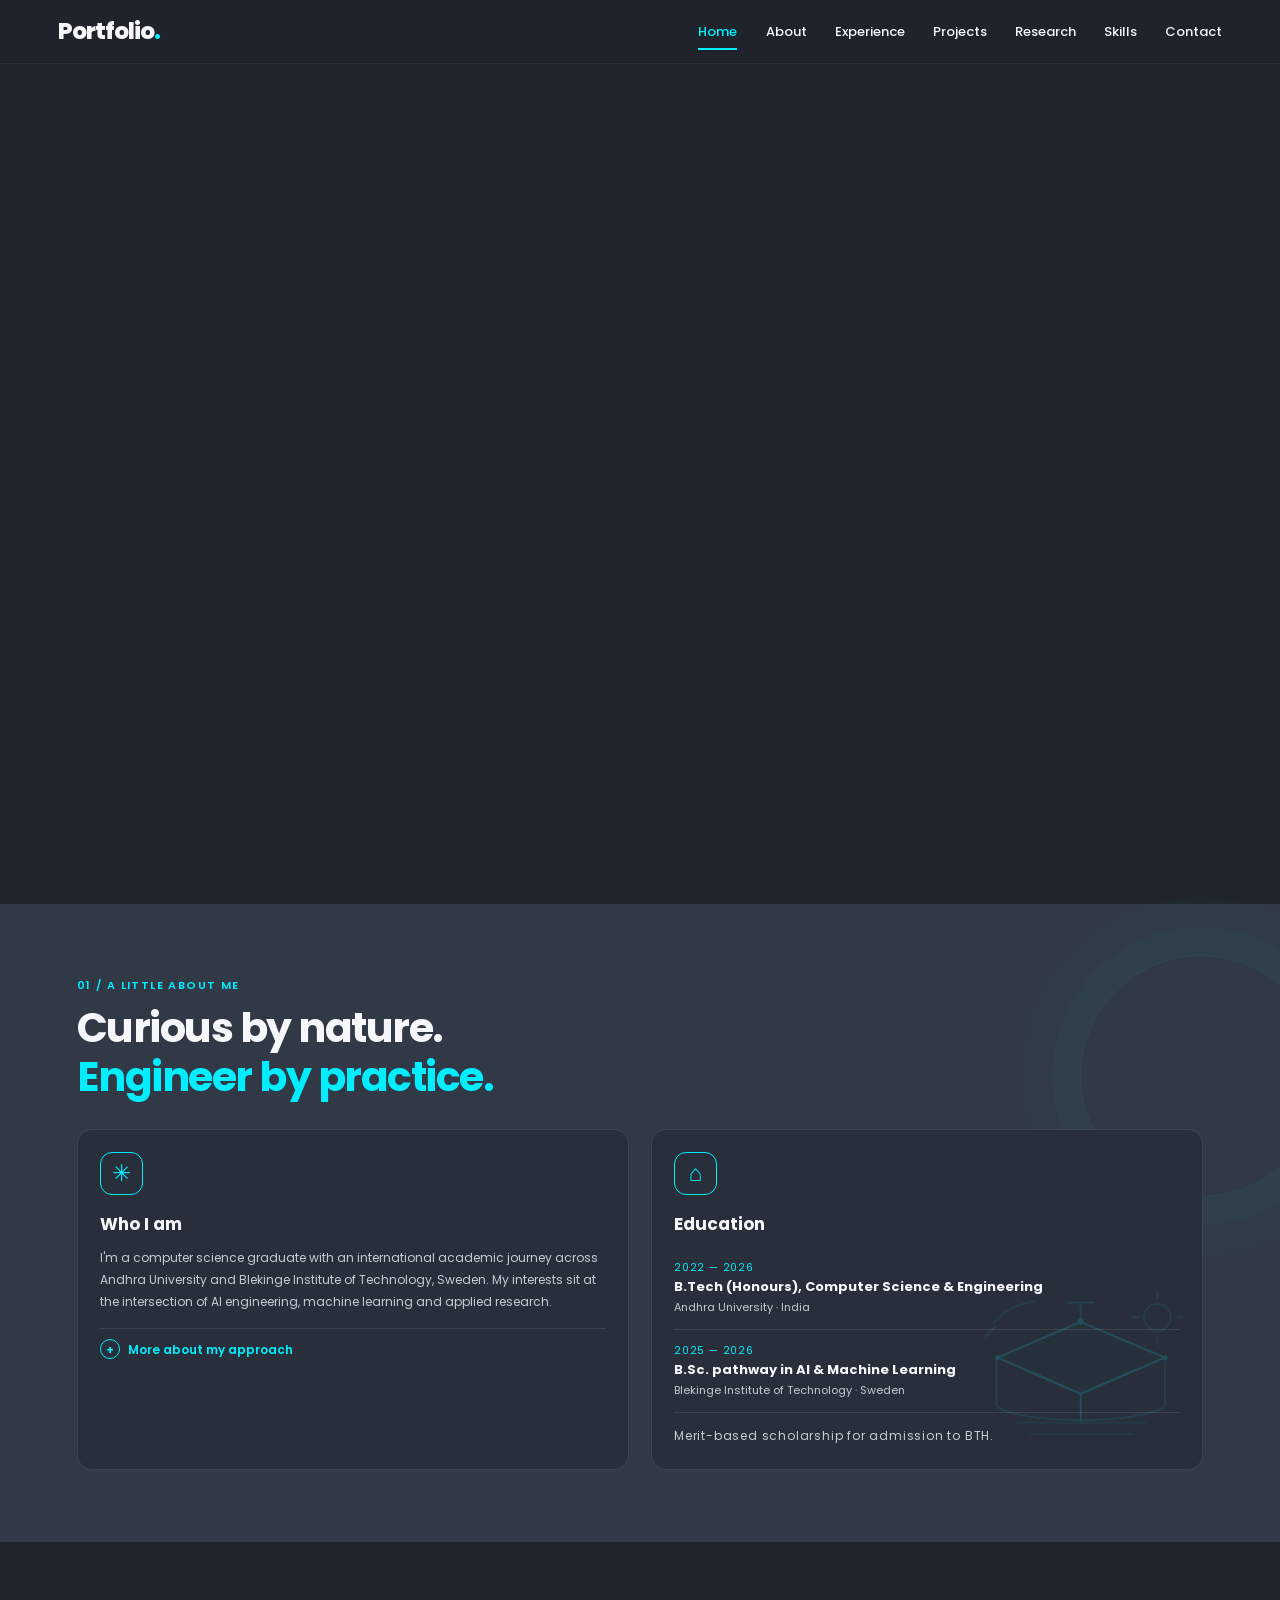
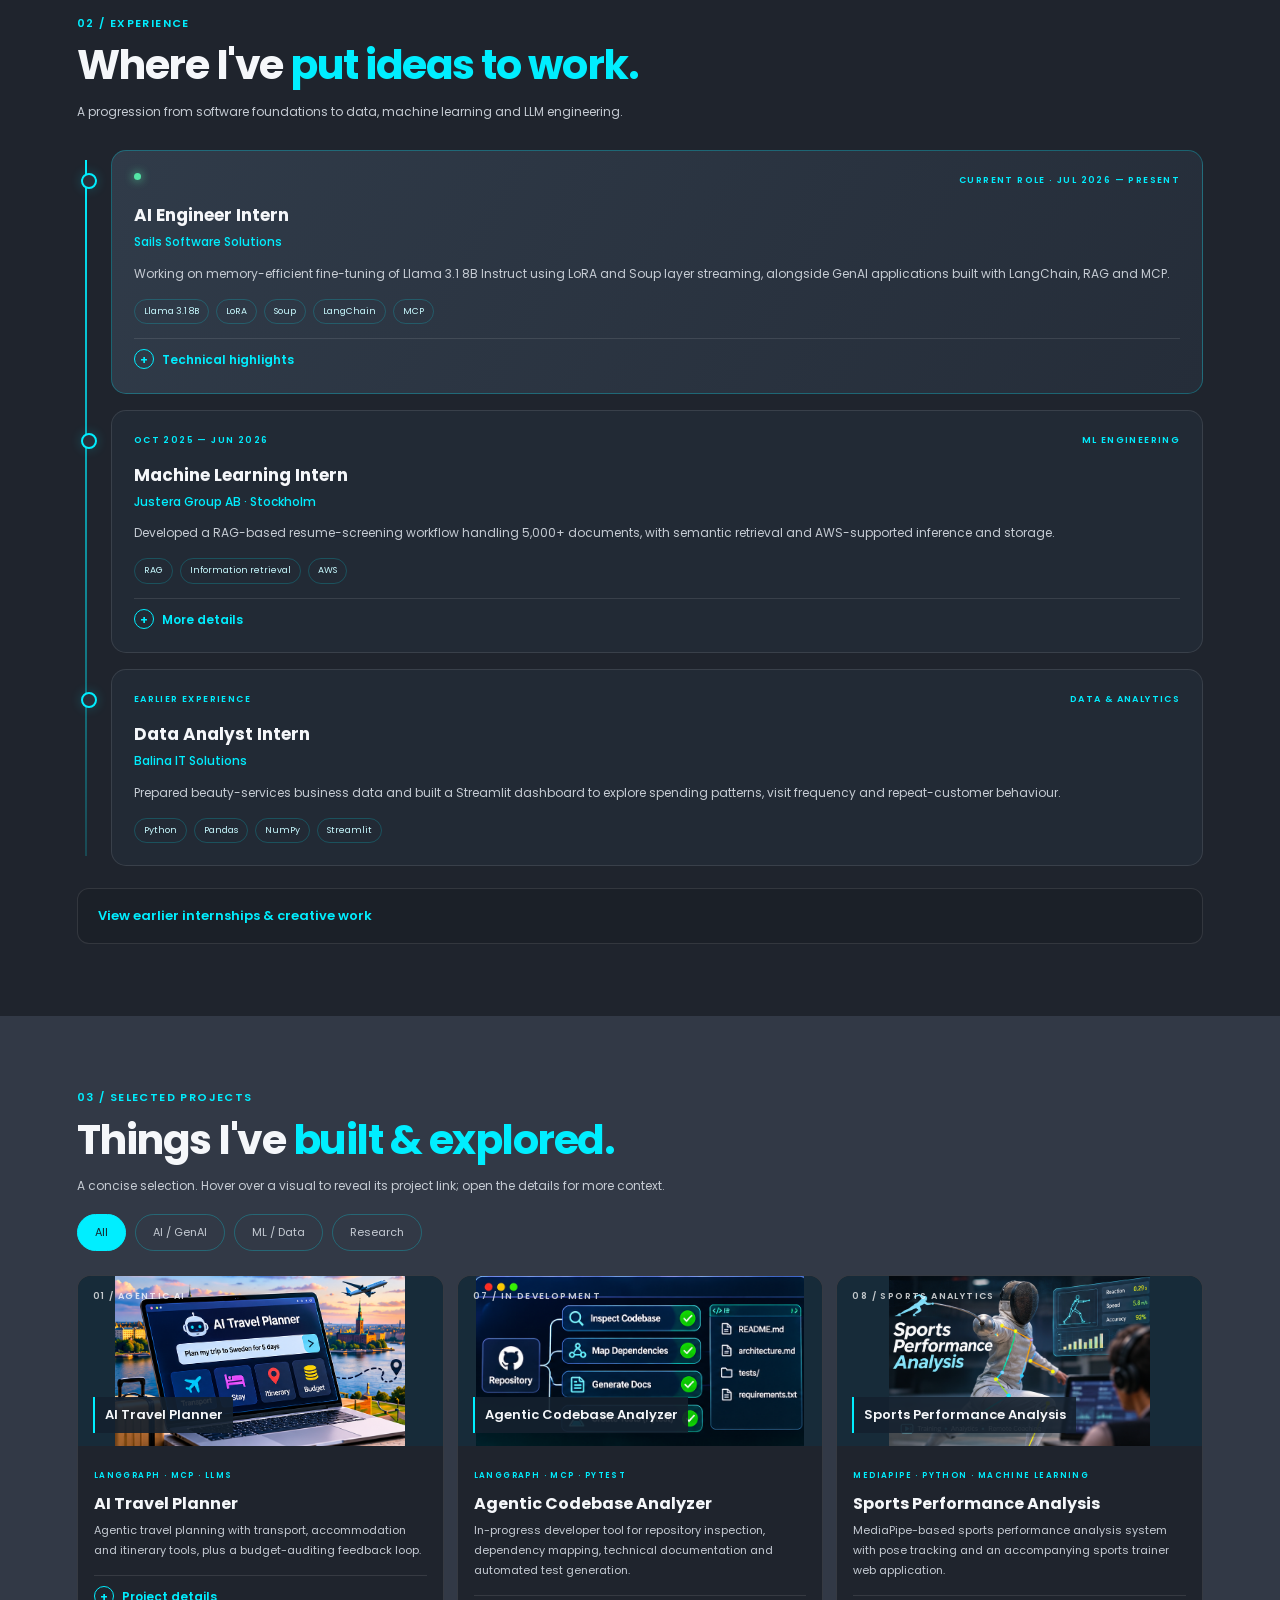
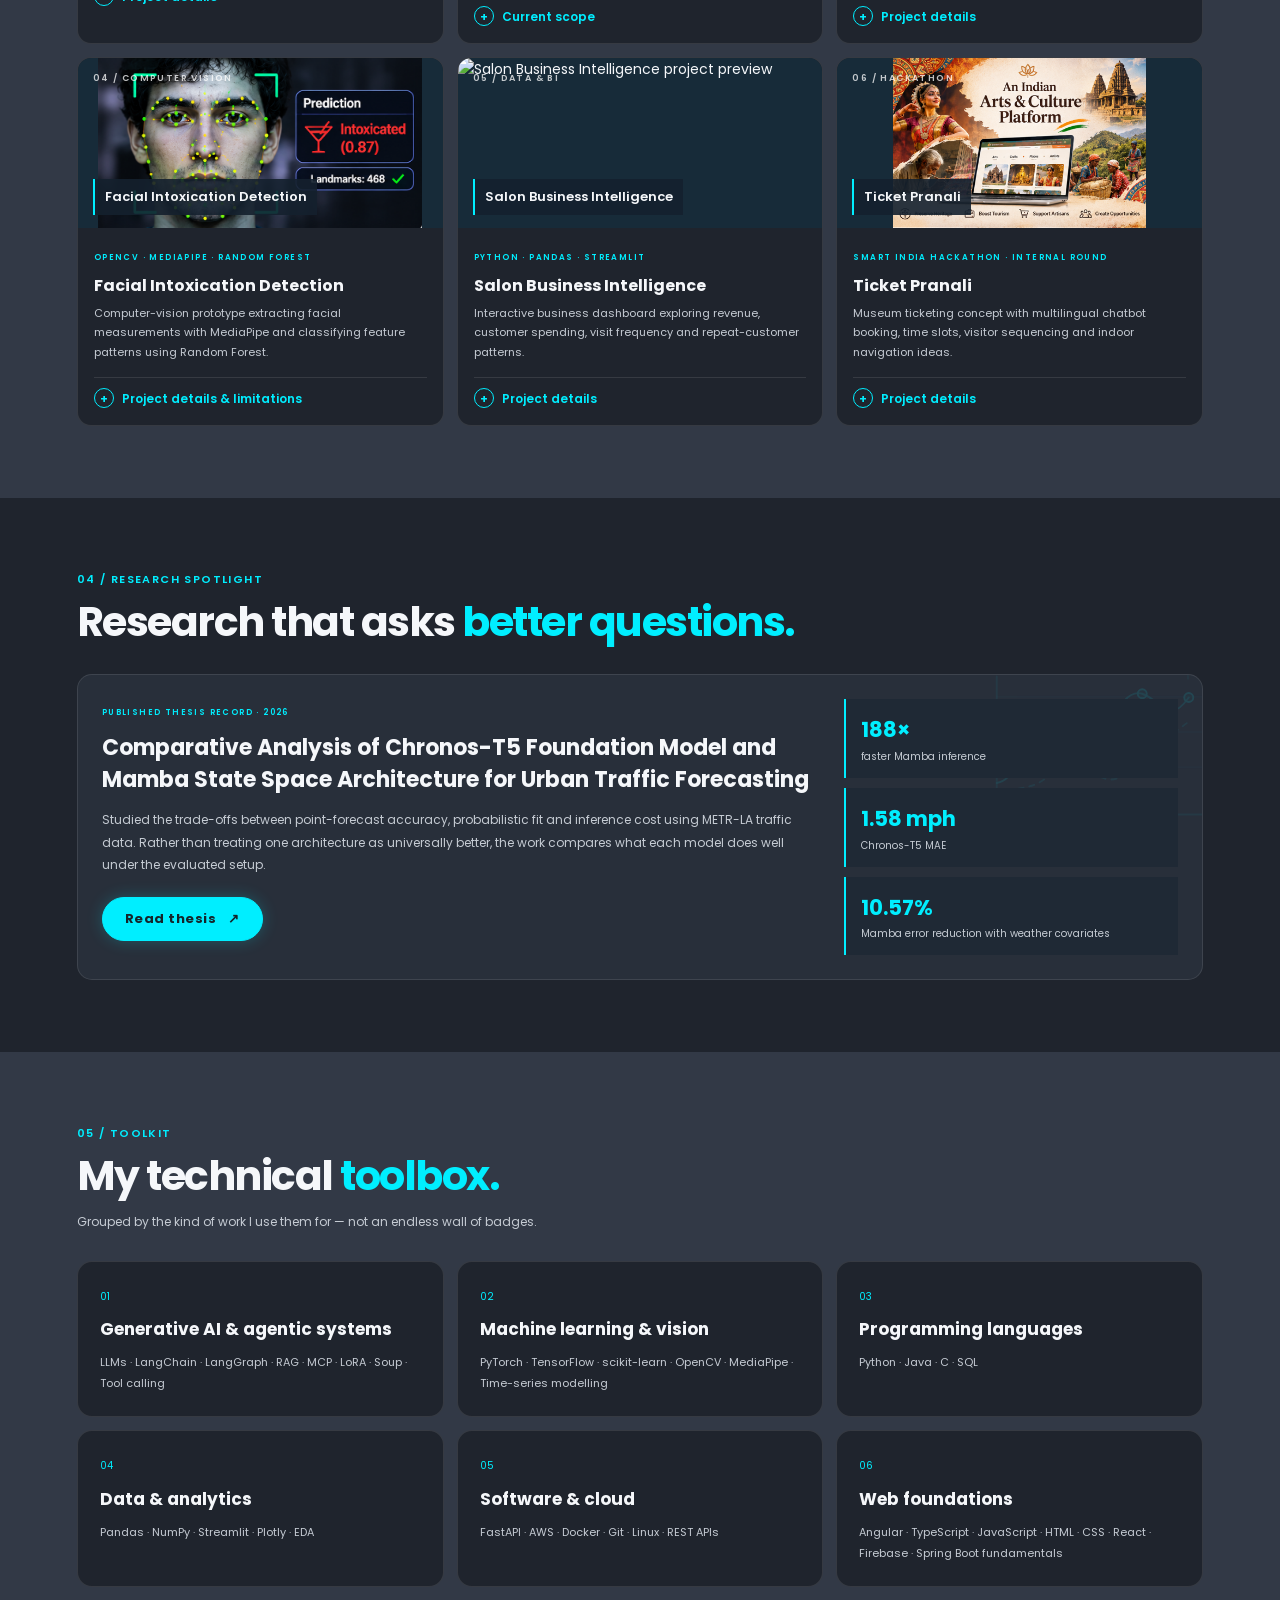
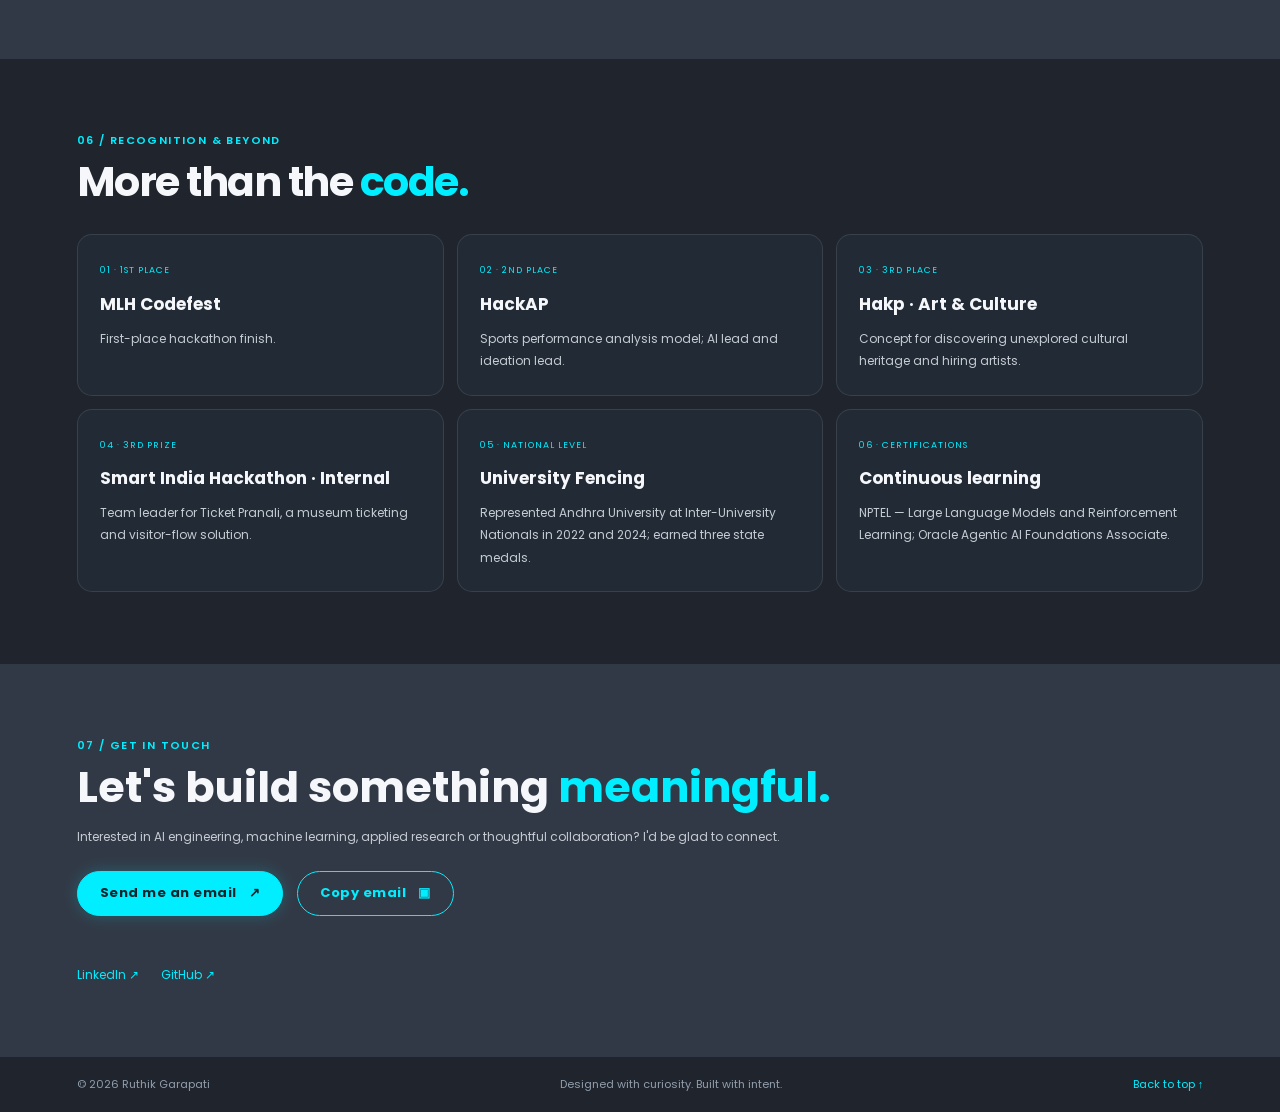
==== index.html @ d3b872ef "Update in Skills" ====
<!doctype html>
<html lang="en">
<head>
  <meta charset="utf-8">
  <meta name="viewport" content="width=device-width, initial-scale=1">
  <meta name="theme-color" content="#1f242d">
  <meta name="description" content="Ruthik Garapati — AI/ML Engineer working on LLM applications, agentic systems, machine learning and applied research.">
  <meta property="og:title" content="Ruthik Garapati | AI/ML Engineer">
  <meta property="og:description" content="Projects, research and engineering experience in AI, machine learning and intelligent systems.">
  <meta property="og:image" content="assets/images/social-preview.png">
  <title>Ruthik Garapati | AI/ML Engineer</title>
  <link rel="preconnect" href="https://fonts.googleapis.com">
  <link rel="preconnect" href="https://fonts.gstatic.com" crossorigin>
  <link href="https://fonts.googleapis.com/css2?family=Poppins:wght@300;400;500;600;700;800&display=swap" rel="stylesheet">
  <link rel="icon" href="assets/favicon.svg" type="image/svg+xml">
  <link rel="stylesheet" href="portfoliowebsite.css">
</head>
<body>
  <header class="header" id="top">
    <a class="logo" href="#home">Portfolio<span>.</span></a>
    <button class="menu-toggle" id="menuToggle" aria-label="Open navigation" aria-expanded="false" aria-controls="navbar"><span></span><span></span><span></span></button>
    <nav class="navbar" id="navbar" aria-label="Main navigation">
      <a class="active" href="#home">Home</a><a href="#about">About</a><a href="#experience">Experience</a><a href="#projects">Projects</a><a href="#research">Research</a><a href="#skills">Skills</a><a href="#contact">Contact</a>
    </nav>
  </header>

  <main>
    <section class="home section" id="home">
      <div class="home-content reveal">
        <p class="intro-line">HELLO, IT'S ME</p>
        <h1>Ruthik <span>Garapati</span></h1>
        <h2>I'm an <span class="typed-role">AI/ML Engineer</span><i class="typing-caret">|</i></h2>
        <p class="home-summary">I build intelligent applications with machine learning, LLMs and agentic systems — combining research curiosity with practical engineering.</p>
        <div class="social-media">
          <a href="https://www.linkedin.com/in/ruthik-garapati-793047268/" target="_blank" rel="noopener noreferrer" aria-label="LinkedIn">in</a>
          <a href="https://github.com/garapatiruthik" target="_blank" rel="noopener noreferrer" aria-label="GitHub"><svg viewBox="0 0 24 24" aria-hidden="true" focusable="false"><path fill="currentColor" d="M12 .5a12 12 0 0 0-3.79 23.39c.6.11.82-.26.82-.58v-2.23c-3.34.73-4.04-1.42-4.04-1.42-.55-1.4-1.33-1.77-1.33-1.77-1.09-.75.08-.74.08-.74 1.2.08 1.83 1.23 1.83 1.23 1.07 1.82 2.8 1.3 3.49.99.11-.78.42-1.3.76-1.6-2.67-.3-5.47-1.34-5.47-5.95 0-1.32.47-2.39 1.23-3.23-.12-.3-.53-1.53.12-3.18 0 0 1-.32 3.3 1.23a11.5 11.5 0 0 1 6 0c2.29-1.55 3.29-1.23 3.29-1.23.65 1.65.24 2.88.12 3.18.77.84 1.23 1.91 1.23 3.23 0 4.62-2.8 5.64-5.48 5.94.43.37.81 1.1.81 2.22v3.3c0 .32.22.69.83.58A12 12 0 0 0 12 .5Z"/></svg></a>
          <a href="mailto:garapatiruthik@gmail.com" aria-label="Email"><svg viewBox="0 0 24 24" aria-hidden="true" focusable="false"><rect x="3" y="5" width="18" height="14" rx="2" fill="none" stroke="currentColor" stroke-width="2"/><path d="m4 7 8 6 8-6" fill="none" stroke="currentColor" stroke-width="2" stroke-linecap="round" stroke-linejoin="round"/></svg></a>
        </div>
        <div class="home-actions">
          <a class="btn" href="Ruthik_Garapati_Resume.pdf" download="Ruthik_Garapati_Resume.pdf" type="application/pdf">Download CV <span>↓</span></a>
          <a class="btn btn-outline" href="#projects">Explore projects <span>↘</span></a>
        </div>
        <div class="hero-meta"><span><i></i> OPEN TO AI / ML OPPORTUNITIES</span><span>INDIA · SWEDEN EXPERIENCE</span></div>
      </div>
      <div class="home-img reveal reveal-delay">
        <div class="photo-frame"><img src="photo-portfolio.jpg" alt="Portrait of Ruthik Garapati" class="profile-image"></div>
              </div>
    </section>

    <section class="about section alt" id="about">
      <div class="section-heading reveal"><p class="section-kicker">01 / A LITTLE ABOUT ME</p><h2>Curious by nature.<br><span>Engineer by practice.</span></h2></div>
      <div class="about-grid">
        <article class="info-card reveal"><div class="card-icon">✳</div><h3>Who I am</h3><p>I'm a computer science graduate with an international academic journey across Andhra University and Blekinge Institute of Technology, Sweden. My interests sit at the intersection of AI engineering, machine learning and applied research.</p><details class="more-details"><summary>More about my approach</summary><p>I enjoy understanding systems from first principles: how data flows, how models behave, where retrieval fails, and how an idea becomes a reliable application. I value clear reasoning, measurable results and thoughtful implementation.</p></details></article>
        <article class="info-card education-card reveal reveal-delay"><div class="card-icon">⌂</div><h3>Education</h3><div class="education-item"><span>2022 — 2026</span><strong>B.Tech (Honours), Computer Science & Engineering</strong><small>Andhra University · India</small></div><div class="education-item"><span>2025 — 2026</span><strong>B.Sc. pathway in AI & Machine Learning</strong><small>Blekinge Institute of Technology · Sweden</small></div><p class="education-note">Merit-based scholarship for admission to BTH.</p></article>
      </div>
    </section>

    <section class="experience section" id="experience">
      <div class="section-heading reveal"><p class="section-kicker">02 / EXPERIENCE</p><h2>Where I've <span>put ideas to work.</span></h2><p class="section-summary">A progression from software foundations to data, machine learning and LLM engineering.</p></div>
      <div class="experience-grid">
        <article class="experience-card featured reveal"><div class="experience-top"><span class="status-dot"></span><span>CURRENT ROLE · JUL 2026 — PRESENT</span></div><h3>AI Engineer Intern</h3><h4>Sails Software Solutions</h4><p>Working on memory-efficient fine-tuning of Llama 3.1 8B Instruct using LoRA and Soup layer streaming, alongside GenAI applications built with LangChain, RAG and MCP.</p><div class="tag-row"><span>Llama 3.1 8B</span><span>LoRA</span><span>Soup</span><span>LangChain</span><span>MCP</span></div><details class="more-details"><summary>Technical highlights</summary><p>Exploring double-buffered transfers and memory-aware supervised fine-tuning. Reported experiment measurements include a 3.3 GB peak VRAM footprint and 113 tokens/second throughput for the measured run.</p></details></article>
        <article class="experience-card reveal"><div class="experience-top"><span>OCT 2025 — JUN 2026</span><span>ML ENGINEERING</span></div><h3>Machine Learning Intern</h3><h4>Justera Group AB · Stockholm</h4><p>Developed a RAG-based resume-screening workflow handling 5,000+ documents, with semantic retrieval and AWS-supported inference and storage.</p><div class="tag-row"><span>RAG</span><span>Information retrieval</span><span>AWS</span></div><details class="more-details"><summary>More details</summary><p>Worked on document processing, retrieval and candidate information discovery. Specific embedding, indexing and reranking components are intentionally not listed here unless verified against the implementation.</p></details></article>
        <article class="experience-card reveal"><div class="experience-top"><span>EARLIER EXPERIENCE</span><span>DATA & ANALYTICS</span></div><h3>Data Analyst Intern</h3><h4>Balina IT Solutions</h4><p>Prepared beauty-services business data and built a Streamlit dashboard to explore spending patterns, visit frequency and repeat-customer behaviour.</p><div class="tag-row"><span>Python</span><span>Pandas</span><span>NumPy</span><span>Streamlit</span></div></article>
              </div>
      <details class="experience-more reveal"><summary>View earlier internships & creative work</summary><div class="earlier-grid">
        <article><span>DATA SCIENCE</span><h3>Data Science Intern · Oasis Infobyte</h3><p>Built foundational experience in data exploration, preprocessing and introductory data-science workflows.</p></article>
        <article><span>MACHINE LEARNING</span><h3>ML Intern · Bharat Intern</h3><p>Developed familiarity with core machine-learning concepts, algorithms and introductory deep-learning tools.</p></article>
        <article><span>CREATIVE & DIGITAL OUTREACH</span><h3>Video Editor & Content Volunteer · Edumoo Club</h3><p>Created Canva videos, posters and promotional copy for the club's official LinkedIn and Instagram channels; recognised for creative contributions.</p></article>
        <article><span>WEB FOUNDATIONS</span><h3>Foundational Web Development Internship</h3><p>Learned HTML, CSS, JavaScript, introductory Spring Boot, UI fundamentals, debugging and programming logic; also built a personal portfolio website.</p></article>
        <article><span>WEB DEVELOPMENT</span><h3>Web Developer Intern</h3><p>Built an e-commerce proof of concept with Angular and TypeScript, including product categories, search, availability views and cart operations.</p></article>

      </div></details>
    </section>

    <section class="projects section alt" id="projects">
      <div class="section-heading reveal"><p class="section-kicker">03 / SELECTED PROJECTS</p><h2>Things I've <span>built & explored.</span></h2><p class="section-summary">A concise selection. Hover over a visual to reveal its project link; open the details for more context.</p></div>
      <div class="project-filters reveal" role="group" aria-label="Filter projects"><button class="filter active" data-filter="all" aria-pressed="true">All</button><button class="filter" data-filter="ai" aria-pressed="false">AI / GenAI</button><button class="filter" data-filter="ml" aria-pressed="false">ML / Data</button><button class="filter" data-filter="research" aria-pressed="false">Research</button></div>
      <div class="project-grid" id="projectGrid">
        <article class="project-card reveal" data-category="ai"><div class="project-art"><img class="project-image" src="TravelPlanner.png" alt="AI Travel Planner project preview" loading="lazy"><span class="art-number">01 / AGENTIC AI</span><span class="art-project-name">AI Travel Planner</span><a class="art-link" href="https://github.com/garapatiruthik/Project-Agentic-AI" target="_blank" rel="noopener noreferrer" aria-label="Open AI Travel Planner GitHub repository">View project ↗</a></div><div class="project-body"><span class="project-type">LANGGRAPH · MCP · LLMS</span><h3>AI Travel Planner</h3><p>Agentic travel planning with transport, accommodation and itinerary tools, plus a budget-auditing feedback loop.</p><details class="more-details"><summary>Project details</summary><p>Uses LangGraph orchestration and custom MCP servers to connect external services such as maps, flight information and web search. The planner revises selections when the estimated trip cost exceeds the user's budget.</p></details></div></article>
        <article class="project-card reveal" data-category="ai"><div class="project-art"><img class="project-image" src="CodeAnalyzer.png" alt="Agentic Codebase Analyzer project preview" loading="lazy"><span class="art-number">07 / IN DEVELOPMENT</span><span class="art-project-name">Agentic Codebase Analyzer</span><a class="art-link" href="#contact" aria-label="Discuss the codebase analyzer project">Discuss project ↗</a></div><div class="project-body"><span class="project-type">LANGGRAPH · MCP · PYTEST</span><h3>Agentic Codebase Analyzer</h3><p>In-progress developer tool for repository inspection, dependency mapping, technical documentation and automated test generation.</p><details class="more-details"><summary>Current scope</summary><p>Designed to inspect Python project structure, generate architecture summaries and pytest cases, then analyse execution failures. Public repository and measured benchmark results are not yet ready to showcase.</p></details></div></article>
        <article class="project-card reveal" data-category="ml"><div class="project-art"><img class="project-image" src="SportsAnalytics.png" alt="Sports Performance Analysis project preview" loading="lazy"><span class="art-number">08 / SPORTS ANALYTICS</span><span class="art-project-name">Sports Performance Analysis</span><a class="art-link" href="#recognition" aria-label="View sports analytics hackathon achievement">View achievement ↗</a></div><div class="project-body"><span class="project-type">MEDIAPIPE · PYTHON · MACHINE LEARNING</span><h3>Sports Performance Analysis</h3><p>MediaPipe-based sports performance analysis system with pose tracking and an accompanying sports trainer web application.</p><details class="more-details"><summary>Project details</summary><p>Developed as part of a hackathon team, contributing as AI lead and ideation lead to a solution focused on analysing athletic movements and supporting sports training.</p></details></div></article>
        <article class="project-card reveal" data-category="ml"><div class="project-art"><img class="project-image" src="FaceDetection.png" alt="Facial Intoxication Detection project preview" loading="lazy"><span class="art-number">04 / COMPUTER VISION</span><span class="art-project-name">Facial Intoxication Detection</span><a class="art-link" href="https://github.com/garapatiruthik/Facial-Intoxication-detection" target="_blank" rel="noopener noreferrer" aria-label="Open facial intoxication detection repository">View project ↗</a></div><div class="project-body"><span class="project-type">OPENCV · MEDIAPIPE · RANDOM FOREST</span><h3>Facial Intoxication Detection</h3><p>Computer-vision prototype extracting facial measurements with MediaPipe and classifying feature patterns using Random Forest.</p><details class="more-details"><summary>Project details & limitations</summary><p>Built as an educational ML prototype with a Streamlit interface. It is not validated for medical, legal or safety-critical decisions.</p></details></div></article>
        <article class="project-card reveal" data-category="ml"><div class="project-art"><img class="project-image" src="BusinessIntelligence.png" alt="Salon Business Intelligence project preview" loading="lazy"><span class="art-number">05 / DATA & BI</span><span class="art-project-name">Salon Business Intelligence</span><a class="art-link" href="#experience" aria-label="View data analyst experience">View experience ↗</a></div><div class="project-body"><span class="project-type">PYTHON · PANDAS · STREAMLIT</span><h3>Salon Business Intelligence</h3><p>Interactive business dashboard exploring revenue, customer spending, visit frequency and repeat-customer patterns.</p><details class="more-details"><summary>Project details</summary><p>Cleaned and transformed business records into analysis-ready data, then presented key indicators through a Streamlit dashboard.</p></details></div></article>
        <article class="project-card reveal" data-category="ai"><div class="project-art"><img class="project-image" src="TicketPranali.png" alt="Ticket Pranali project preview" loading="lazy"><span class="art-number">06 / HACKATHON</span><span class="art-project-name">Ticket Pranali</span><a class="art-link" href="#recognition" aria-label="View Ticket Pranali hackathon recognition">View achievement ↗</a></div><div class="project-body"><span class="project-type">SMART INDIA HACKATHON · INTERNAL ROUND</span><h3>Ticket Pranali</h3><p>Museum ticketing concept with multilingual chatbot booking, time slots, visitor sequencing and indoor navigation ideas.</p><details class="more-details"><summary>Project details</summary><p>Led the team in shaping a visitor-focused solution combining conversational booking, payment concepts and analytics for museum operations. Won third prize in the internal round.</p></details></div></article>
      </div>
    </section>

    <section class="research section" id="research">
      <div class="section-heading reveal"><p class="section-kicker">04 / RESEARCH SPOTLIGHT</p><h2>Research that asks <span>better questions.</span></h2></div>
      <div class="research-card reveal"><div><span class="project-type">PUBLISHED THESIS RECORD · 2026</span><h3>Comparative Analysis of Chronos-T5 Foundation Model and Mamba State Space Architecture for Urban Traffic Forecasting</h3><p>Studied the trade-offs between point-forecast accuracy, probabilistic fit and inference cost using METR-LA traffic data. Rather than treating one architecture as universally better, the work compares what each model does well under the evaluated setup.</p><a class="btn" href="https://bth.diva-portal.org/smash/record.jsf?pid=diva2:2085482" target="_blank" rel="noopener noreferrer">Read thesis <span>↗</span></a></div><div class="research-metrics"><div><strong>188×</strong><span>faster Mamba inference</span></div><div><strong>1.58 mph</strong><span>Chronos-T5 MAE</span></div><div><strong>10.57%</strong><span>Mamba error reduction with weather covariates</span></div></div></div>
    </section>

    <section class="skills section alt" id="skills">
      <div class="section-heading reveal"><p class="section-kicker">05 / TOOLKIT</p><h2>My technical <span>toolbox.</span></h2><p class="section-summary">Grouped by the kind of work I use them for — not an endless wall of badges.</p></div>
      <div class="skills-grid">
        <article class="skill-card reveal"><span>01</span><h3>Generative AI & agentic systems</h3><p>LLMs · LangChain · LangGraph · RAG · MCP · LoRA · Soup · Tool calling</p></article>
        <article class="skill-card reveal"><span>02</span><h3>Machine learning & vision</h3><p>PyTorch · TensorFlow · scikit-learn · OpenCV · MediaPipe · Time-series modelling</p></article>
        <article class="skill-card reveal"><span>03</span><h3>Programming languages</h3><p>Python · Java · C · SQL</p></article>
        <article class="skill-card reveal"><span>04</span><h3>Data & analytics</h3><p>Pandas · NumPy · Streamlit · Plotly · EDA</p></article>
        <article class="skill-card reveal"><span>05</span><h3>Software & cloud</h3><p>FastAPI · AWS · Docker · Git · Linux · REST APIs</p></article>
        <article class="skill-card reveal"><span>06</span><h3>Web foundations</h3><p>Angular · TypeScript · JavaScript · HTML · CSS · React · Firebase · Spring Boot fundamentals</p></article>
      </div>
    </section>

    <section class="recognition section" id="recognition">
      <div class="section-heading reveal"><p class="section-kicker">06 / RECOGNITION & BEYOND</p><h2>More than the <span>code.</span></h2></div>
      <div class="recognition-grid">
        <article class="recognition-card reveal"><span>01 · 1ST PLACE</span><h3>MLH Codefest</h3><p>First-place hackathon finish.</p></article>
        <article class="recognition-card reveal"><span>02 · 2ND PLACE</span><h3>HackAP</h3><p>Sports performance analysis model; AI lead and ideation lead.</p></article>
        <article class="recognition-card reveal"><span>03 · 3RD PLACE</span><h3>Hakp · Art & Culture</h3><p>Concept for discovering unexplored cultural heritage and hiring artists.</p></article>
        <article class="recognition-card reveal"><span>04 · 3RD PRIZE</span><h3>Smart India Hackathon · Internal</h3><p>Team leader for Ticket Pranali, a museum ticketing and visitor-flow solution.</p></article>
        <article class="recognition-card reveal"><span>05 · NATIONAL LEVEL</span><h3>University Fencing</h3><p>Represented Andhra University at Inter-University Nationals in 2022 and 2024; earned three state medals.</p></article>
        <article class="recognition-card reveal"><span>06 · CERTIFICATIONS</span><h3>Continuous learning</h3><p>NPTEL — Large Language Models and Reinforcement Learning; Oracle Agentic AI Foundations Associate.</p></article>
      </div>
    </section>

    <section class="contact section alt" id="contact">
      <div class="contact-content reveal"><p class="section-kicker">07 / GET IN TOUCH</p><h2>Let's build something <span>meaningful.</span></h2><p>Interested in AI engineering, machine learning, applied research or thoughtful collaboration? I'd be glad to connect.</p><div class="home-actions"><a class="btn" href="mailto:garapatiruthik@gmail.com?subject=Hello%20Ruthik">Send me an email <span>↗</span></a><button class="btn btn-outline" id="copyEmail" type="button">Copy email <span>▣</span></button></div><p class="copy-feedback" id="copyFeedback" role="status" aria-live="polite"></p><div class="contact-links"><a href="https://www.linkedin.com/in/ruthik-garapati-793047268/" target="_blank" rel="noopener noreferrer">LinkedIn ↗</a><a href="https://github.com/garapatiruthik" target="_blank" rel="noopener noreferrer">GitHub ↗</a></div></div>
    </section>
  </main>
  <footer class="footer"><span>© <span id="year">2026</span> Ruthik Garapati</span><span>Designed with curiosity. Built with intent.</span><a href="#home">Back to top ↑</a></footer>
  <script src="portfoliowebsite.js" defer></script>
</body>
</html>
---- portfoliowebsite.css ----
@import url('https://fonts.googleapis.com/css2?family=Poppins:wght@300;400;500;600;700;800&display=swap');
:root{--bg:#1f242d;--alt:#323946;--panel:#282f3a;--panel2:#222a35;--text:#f5f7fa;--muted:#c5cbd3;--soft:#929eac;--accent:#00eeff;--line:rgba(255,255,255,.1);--glow:rgba(0,238,255,.22);--max:1160px}
*{box-sizing:border-box;margin:0;padding:0}html{scroll-behavior:smooth;scroll-padding-top:85px}body{background:var(--bg);color:var(--text);font-family:Poppins,sans-serif;line-height:1.7;font-size:15px;overflow-x:hidden}a{color:inherit;text-decoration:none}button{font:inherit}img{display:block;max-width:100%}.section{padding:90px max(6%,calc((100% - var(--max))/2))}.alt{background:var(--alt)}
.header{position:sticky;top:0;z-index:100;background:rgba(31,36,45,.94);backdrop-filter:blur(14px);display:flex;align-items:center;justify-content:space-between;padding:16px max(4.5%,calc((100% - 1320px)/2));border-bottom:1px solid rgba(255,255,255,.06)}.logo{font-size:25px;font-weight:800;letter-spacing:-1px}.logo span{color:var(--accent)}.navbar{display:flex;align-items:center;gap:clamp(17px,2.5vw,36px)}.navbar a{font-size:14px;font-weight:500;transition:.25s;color:var(--text);position:relative}.navbar a:after{content:"";position:absolute;left:0;bottom:-7px;width:0;height:2px;background:var(--accent);transition:.25s}.navbar a:hover,.navbar a.active{color:var(--accent)}.navbar a:hover:after,.navbar a.active:after{width:100%}.menu-toggle{display:none;background:none;border:0;color:var(--text)}
.home{min-height:calc(100vh - 70px);display:grid;grid-template-columns:1.12fr .88fr;align-items:center;gap:6%;padding-top:65px;padding-bottom:45px}.home-content{max-width:650px}.intro-line,.section-kicker,.project-type,.art-number,.experience-top,.hero-meta,.photo-tag small{font-size:11px;letter-spacing:1.4px;font-weight:600}.intro-line{color:var(--accent);margin-bottom:8px}.home h1{font-size:clamp(48px,6vw,78px);line-height:1.13;letter-spacing:-3px;font-weight:800}.home h1 span,.home h2 span,.section-heading h2 span,.contact h2 span{color:var(--accent)}.home h2{font-size:clamp(23px,2.7vw,34px);font-weight:600;margin:12px 0 18px}.typed-role{display:inline-block;min-width:230px}.typing-caret{font-style:normal;color:var(--accent);animation:blink .8s steps(2,start) infinite}.home-summary{max-width:570px;color:var(--muted);font-size:15px;line-height:1.9}.social-media{display:flex;gap:15px;margin:27px 0}.social-media a{width:43px;height:43px;border:2px solid var(--accent);border-radius:50%;display:grid;place-items:center;color:var(--accent);font-weight:700;font-size:14px;transition:.3s}.social-media a:hover{background:var(--accent);color:#1f242d;box-shadow:0 0 18px var(--glow);transform:translateY(-5px) rotate(5deg)}.home-actions{display:flex;gap:14px;flex-wrap:wrap}.btn{display:inline-flex;align-items:center;gap:12px;padding:12px 25px;border-radius:40px;background:var(--accent);color:#14242a;font-size:14px;font-weight:700;letter-spacing:.5px;box-shadow:0 0 16px var(--glow);border:1px solid var(--accent);cursor:pointer;transition:.3s}.btn:hover{transform:translateY(-4px);box-shadow:0 0 26px rgba(0,238,255,.4)}.btn-outline{background:transparent;color:var(--accent);box-shadow:none}.btn-outline:hover{background:var(--accent);color:#14242a}.hero-meta{display:flex;gap:25px;flex-wrap:wrap;color:var(--soft);font-size:9px;margin-top:37px}.hero-meta i,.status-dot{display:inline-block;width:7px;height:7px;border-radius:50%;background:#54e6a5;box-shadow:0 0 10px #54e6a5;margin-right:7px}.home-img{width:min(100%,490px);justify-self:end;position:relative;animation:float 5s ease-in-out infinite}.photo-frame{width:100%;aspect-ratio:4/4.35;overflow:hidden;border-radius:0 0 0 3px;border:1px solid rgba(0,238,255,.35);box-shadow:0 22px 60px rgba(0,0,0,.28);position:relative}.photo-frame:after{content:"";position:absolute;inset:65% 0 0;background:linear-gradient(transparent,rgba(31,36,45,.5));pointer-events:none}.profile-image{width:100%;height:100%;object-fit:cover;object-position:center 35%;transition:transform .7s,filter .5s}.photo-frame:hover .profile-image{transform:scale(1.06);filter:saturate(1.13)}.photo-tag{position:absolute;left:-24px;bottom:28px;background:#323946;padding:12px 18px;display:flex;align-items:center;gap:12px;box-shadow:0 12px 30px #1118;border-left:3px solid var(--accent)}.photo-tag>span{font-size:22px;color:var(--accent);font-weight:800}.photo-tag strong{display:block;font-size:13px}.photo-tag small{display:block;color:var(--soft);font-size:8px}
.section-heading{margin-bottom:35px;max-width:760px}.section-kicker{color:var(--accent);margin-bottom:8px}.section-heading h2{font-size:clamp(30px,4vw,45px);line-height:1.2;letter-spacing:-1.5px}.section-summary{color:var(--muted);font-size:13px;margin-top:12px;max-width:660px}.about-grid{display:grid;grid-template-columns:1fr 1fr;gap:22px}.info-card,.experience-card,.skill-card,.recognition-card{background:var(--panel);padding:26px;border-radius:15px;border:1px solid var(--line);transition:transform .35s,border-color .35s,box-shadow .35s}.info-card:hover,.experience-card:hover,.skill-card:hover,.recognition-card:hover{transform:translateY(-7px);border-color:var(--accent);box-shadow:0 15px 35px rgba(0,0,0,.2),0 0 15px rgba(0,238,255,.06)}.card-icon{width:43px;height:43px;border:1px solid var(--accent);border-radius:12px;display:grid;place-items:center;color:var(--accent);font-size:23px;margin-bottom:15px}.info-card h3,.experience-card h3,.skill-card h3,.recognition-card h3{font-size:19px;margin-bottom:8px}.info-card p,.experience-card p,.recognition-card p{font-size:13px;color:var(--muted);line-height:1.85}.education-item{padding:12px 0;border-bottom:1px solid var(--line);display:flex;flex-direction:column}.education-item span,.education-note{font-size:10px;color:var(--accent);letter-spacing:.8px}.education-item strong{font-size:13px}.education-item small{font-size:11px;color:var(--muted)}.education-note{margin-top:12px}.more-details{border-top:1px solid var(--line);margin-top:14px;padding-top:10px}.more-details summary,.experience-more summary{list-style:none;cursor:pointer;color:var(--accent);font-size:12px;font-weight:600;transition:letter-spacing .2s}.more-details summary::-webkit-details-marker,.experience-more summary::-webkit-details-marker{display:none}.more-details summary:before{content:"+";display:inline-grid;place-items:center;border:1px solid var(--accent);border-radius:50%;width:18px;height:18px;margin-right:8px}.more-details[open] summary:before{content:"−"}.more-details[open] summary{margin-bottom:8px}.more-details p{animation:fadeUp .3s ease}
.experience-grid{display:grid;grid-template-columns:repeat(2,1fr);gap:18px}.experience-card{background:var(--panel2)}.experience-card.featured{grid-column:span 2;background:linear-gradient(120deg,#303b49,#252d39);border-color:rgba(0,238,255,.28)}.experience-top{display:flex;justify-content:space-between;gap:12px;color:var(--accent);font-size:9px;margin-bottom:13px}.experience-card h3{font-size:20px;margin:0}.experience-card h4{font-size:13px;color:var(--accent);font-weight:500;margin:2px 0 10px}.tag-row{display:flex;gap:7px;flex-wrap:wrap;margin-top:14px}.tag-row span{border:1px solid rgba(0,238,255,.2);border-radius:30px;padding:4px 9px;color:#c8faff;font-size:9px;transition:.25s}.experience-card:hover .tag-row span{background:rgba(0,238,255,.08);border-color:var(--accent)}.experience-more{margin-top:22px;padding:16px 20px;border:1px solid var(--line);border-radius:12px;background:rgba(0,0,0,.1)}.experience-more summary{font-size:13px}.earlier-grid{display:grid;grid-template-columns:repeat(2,1fr);gap:14px;margin-top:18px}.earlier-grid article{padding:17px;background:rgba(0,0,0,.13);border-radius:9px}.earlier-grid article>span{font-size:9px;color:var(--accent);letter-spacing:1px}.earlier-grid h3{font-size:13px;margin:6px 0}.earlier-grid p{font-size:11px;color:var(--muted)}
.project-filters{display:flex;gap:9px;flex-wrap:wrap;margin:-10px 0 24px}.filter{padding:8px 17px;border:1px solid rgba(0,238,255,.25);border-radius:25px;color:var(--muted);background:transparent;cursor:pointer;font-size:11px;transition:.25s}.filter:hover,.filter.active{background:var(--accent);color:#14242a;border-color:var(--accent)}.project-grid{display:grid;grid-template-columns:repeat(3,minmax(0,1fr));gap:18px}.project-card{background:var(--bg);border:1px solid var(--line);border-radius:14px;overflow:hidden;transition:transform .35s,border-color .35s,box-shadow .35s}.project-card:hover{transform:translateY(-8px);border-color:var(--accent);box-shadow:0 18px 40px rgba(0,0,0,.25)}.project-card[hidden]{display:none}.project-art{height:190px;position:relative;overflow:hidden;display:flex;align-items:center;justify-content:center;background:#172b39}.art-number{position:absolute;left:15px;top:13px;color:rgba(255,255,255,.75);font-size:9px;z-index:2}.art-link{position:absolute;inset:0;display:flex;align-items:center;justify-content:center;background:rgba(5,14,23,.78);color:var(--accent);font-size:15px;font-weight:700;letter-spacing:.4px;opacity:0;transform:translateY(12px);transition:.35s;z-index:3}.project-art:hover .art-link,.project-art:focus-within .art-link{opacity:1;transform:translateY(0)}.project-body{padding:19px}.project-type{color:var(--accent);font-size:8px}.project-body h3{font-size:18px;line-height:1.35;margin:7px 0}.project-body>p{font-size:11px;color:var(--muted);line-height:1.8}.project-body .more-details p{font-size:11px}.art-travel{background:radial-gradient(circle at 70% 35%,#236e80,#142b3d 65%)}.mini-map{width:68%;height:105px;border:1px solid #8be8e6;border-radius:50%;transform:rotate(-18deg);position:relative;background:repeating-linear-gradient(0deg,transparent 0 17px,#ffffff13 18px),repeating-linear-gradient(90deg,transparent 0 17px,#ffffff13 18px)}.mini-map:after{content:"";position:absolute;left:15%;top:55%;width:70%;height:2px;background:var(--accent);transform:rotate(-22deg);box-shadow:0 0 12px var(--accent)}.mini-map b{position:absolute;z-index:1;color:#10222d;background:var(--accent);border-radius:50%;width:20px;height:20px;display:grid;place-items:center;font-size:10px}.mini-map b:nth-child(2){left:14%;top:24%}.mini-map b:nth-child(3){right:20%;top:18%}.mini-map b:nth-child(4){right:18%;bottom:10%}.art-caption{position:absolute;bottom:16px;left:17px;background:#14212ee8;padding:9px 13px;border-left:2px solid var(--accent);display:flex;flex-direction:column}.art-caption small,.art-caption span{font-size:8px;color:#b8c9d5}.art-caption strong{font-size:13px}.art-rag{background:radial-gradient(circle at 50% 40%,#38516d,#172333 72%)}.doc-visual{display:flex;gap:-20px;align-items:center}.doc-visual div{width:78px;height:100px;background:#e7edf4;border-radius:5px;box-shadow:0 7px 20px #0005;border-top:8px solid #6adccf;padding:22px 8px}.doc-visual div+div{margin-left:-48px;transform:rotate(8deg);background:#d4e0ec}.doc-visual div+div+div{transform:rotate(-8deg);background:#fff}.doc-visual div:after{content:"";display:block;height:4px;background:#9aabbc;box-shadow:0 12px #c4ced8,0 24px #c4ced8,0 36px #c4ced8}.rag-chip{position:absolute;bottom:17px;background:#101d2b;padding:8px 13px;border-radius:5px;color:#c4e7eb;font-size:9px}.rag-chip b{color:var(--accent);margin-left:12px}.art-thesis{background:linear-gradient(135deg,#1c2d43,#1a4652)}.thesis-chart{width:82%;display:grid;gap:17px;margin-top:20px}.thesis-chart div{display:grid;grid-template-columns:85px 1fr 45px;align-items:center;gap:8px;font-size:8px}.thesis-chart i{height:12px;border-radius:3px;background:linear-gradient(90deg,#00eeff,#75dec6)}.thesis-chart .long{width:100%}.thesis-chart .short{width:8%}.thesis-chart b{font-size:8px}.art-thesis>small{position:absolute;bottom:15px;color:#b8cbd4;font-size:8px;letter-spacing:1px}.art-vision{background:radial-gradient(circle,#344c63,#172432 70%)}.face-box{width:100px;height:130px;border:1px solid #7ae6e4;border-radius:48% 48% 42% 42%;position:relative;box-shadow:0 0 22px #00eeff25}.face-box:before,.face-box:after{content:"";position:absolute;top:48px;width:12px;height:5px;border:1px solid var(--accent);border-radius:50%}.face-box:before{left:23px}.face-box:after{right:23px}.face-box span{position:absolute;left:49px;top:55px;width:1px;height:29px;background:var(--accent)}.face-box i{position:absolute;left:35px;bottom:25px;width:30px;height:10px;border-bottom:1px solid var(--accent);border-radius:50%}.face-box b{position:absolute;inset:18px 8px;border:1px dashed #00eeff55;border-radius:50%}.vision-label{position:absolute;bottom:17px;color:#bceff0;font-size:9px;letter-spacing:1px}.art-dashboard{background:linear-gradient(145deg,#293c4c,#172431)}.dashboard-mini{width:75%;padding:15px;background:#111e2b;border:1px solid #47717b;border-radius:7px;box-shadow:0 12px 28px #0005}.dash-kpis{display:flex;gap:9px}.dash-kpis i{height:21px;flex:1;background:#274c57;border-radius:3px;border-top:2px solid var(--accent)}.dash-bars{height:66px;display:flex;align-items:end;gap:7px;margin:13px 0 8px;border-bottom:1px solid #506271}.dash-bars b{flex:1;background:linear-gradient(#00eeff,#327b8a);border-radius:2px 2px 0 0}.dash-bars b:nth-child(1){height:35%}.dash-bars b:nth-child(2){height:48%}.dash-bars b:nth-child(3){height:42%}.dash-bars b:nth-child(4){height:70%}.dash-bars b:nth-child(5){height:56%}.dash-bars b:nth-child(6){height:85%}.dash-bars b:nth-child(7){height:95%}.dashboard-mini small{font-size:7px;color:#a5c3ca;letter-spacing:1px}.art-ticket{background:linear-gradient(140deg,#40533e,#1b353a)}.ticket-visual{display:flex;align-items:center;background:#e6f2e9;color:#203a38;padding:16px;border-radius:7px;gap:14px;box-shadow:0 14px 30px #0005}.ticket-visual>b{font-size:29px;color:#327b73;border-right:1px dashed #69928b;padding-right:13px}.ticket-visual div{display:flex;flex-direction:column}.ticket-visual small{font-size:8px;letter-spacing:1px}.ticket-visual strong{font-size:14px}.ticket-visual span{font-size:7px;letter-spacing:1px}.art-code{background:linear-gradient(145deg,#29304a,#172432)}.code-window{width:78%;background:#0d1723;border:1px solid #4b6172;border-radius:7px;padding:18px;display:flex;flex-direction:column;gap:8px;box-shadow:0 12px 30px #0005}.code-window span,.code-window b{font:10px monospace;color:#c3d4e4}.code-window span:before{content:"› ";color:var(--accent)}.code-window b{color:#65dfb1;font-size:9px}
.research{background:var(--bg)}.research-card{display:grid;grid-template-columns:1.5fr .7fr;gap:35px;padding:30px;background:var(--panel);border:1px solid var(--line);border-radius:15px}.research-card h3{font-size:clamp(18px,2.3vw,25px);line-height:1.45;margin:9px 0 13px}.research-card p{font-size:12px;color:var(--muted);line-height:1.9;margin-bottom:20px}.research-metrics{display:grid;gap:10px}.research-metrics div{padding:13px 15px;background:#1f2935;border-left:2px solid var(--accent);display:flex;flex-direction:column}.research-metrics strong{font-size:24px;color:var(--accent)}.research-metrics span{font-size:10px;color:var(--muted)}.skills-grid{display:grid;grid-template-columns:repeat(3,1fr);gap:15px}.skill-card{background:var(--bg);min-height:155px}.skill-card>span{font-size:10px;color:var(--accent)}.skill-card h3{font-size:15px;margin:8px 0}.skill-card p{font-size:11px;color:var(--muted);line-height:1.9}.recognition{background:var(--bg)}.recognition-grid{display:grid;grid-template-columns:repeat(3,1fr);gap:15px}.recognition-card{position:relative;min-height:150px;background:var(--panel2)}.recognition-card>span{font-size:9px;letter-spacing:1px;color:var(--accent)}.recognition-card h3{font-size:15px;margin:9px 0}.recognition-card p{font-size:11px}.contact{background:var(--alt)}.contact-content{max-width:800px}.contact h2{font-size:clamp(32px,4vw,48px);line-height:1.2}.contact-content>p:not(.section-kicker):not(.copy-feedback){color:var(--muted);font-size:13px;margin:13px 0 24px}.contact-links{display:flex;gap:22px;margin-top:23px}.contact-links a{font-size:12px;color:var(--accent)}.copy-feedback{font-size:11px;color:#65dfb1;margin-top:8px;min-height:18px}.footer{display:flex;justify-content:space-between;gap:20px;flex-wrap:wrap;padding:22px 6%;font-size:11px;color:var(--soft)}.footer a{color:var(--accent)}
.reveal{opacity:0;transform:translateY(24px);transition:opacity .75s ease,transform .75s cubic-bezier(.2,.7,.2,1)}.reveal.visible{opacity:1;transform:translateY(0)}.reveal-delay{transition-delay:.15s}.project-card:nth-child(2n).visible{transition-delay:.08s}.project-card:nth-child(3n).visible{transition-delay:.14s}@keyframes float{0%,100%{transform:translateY(0)}50%{transform:translateY(-12px)}}@keyframes blink{50%{opacity:0}}@keyframes fadeUp{from{opacity:0;transform:translateY(6px)}to{opacity:1;transform:translateY(0)}}
@media(max-width:950px){.navbar{gap:14px}.navbar a{font-size:12px}.project-grid{grid-template-columns:repeat(2,minmax(0,1fr))}.home{gap:4%}.home h1{font-size:clamp(45px,6vw,65px)}}
@media(max-width:700px){.header{padding:13px 5%}.menu-toggle{display:flex;flex-direction:column;gap:5px;padding:9px;border:1px solid var(--line);border-radius:7px}.menu-toggle span{width:22px;height:2px;background:var(--text)}.navbar{display:none;position:absolute;top:100%;left:0;right:0;background:#252c36;padding:12px 6% 18px;flex-direction:column;align-items:stretch;gap:0;border-bottom:1px solid var(--line)}.navbar.open{display:flex}.navbar a{padding:10px 0;border-bottom:1px solid var(--line);font-size:14px}.home{grid-template-columns:1fr;min-height:auto;padding-top:45px;gap:30px}.home-img{grid-row:1;width:min(68%,330px);justify-self:center}.home-content{grid-row:2}.home h1{font-size:clamp(43px,12vw,62px)}.home h2{font-size:22px}.photo-tag{left:-15px;bottom:18px}.section{padding:65px 6%}.about-grid,.experience-grid,.research-card{grid-template-columns:1fr}.experience-card.featured{grid-column:auto}.project-grid,.skills-grid,.recognition-grid{grid-template-columns:1fr}.project-art{height:180px}.earlier-grid{grid-template-columns:1fr}.research-card{padding:22px}.hero-meta{margin-top:26px}.footer{padding:20px 6%;}}
@media(prefers-reduced-motion:reduce){*,*:before,*:after{scroll-behavior:auto!important;animation-duration:.01ms!important;animation-iteration-count:1!important;transition-duration:.01ms!important}.reveal{opacity:1;transform:none}}
.project-image{display:block;width:100%;height:100%;object-fit:contain}
.art-project-name{position:absolute;left:15px;bottom:13px;z-index:2;max-width:calc(100% - 30px);padding:7px 10px;background:rgba(20,33,46,.9);border-left:2px solid var(--accent);font-size:13px;font-weight:600}
.social-media svg{display:block;width:20px;height:20px}
.experience-grid{grid-template-columns:1fr;position:relative;padding-left:34px}
.experience-grid::before{content:"";position:absolute;left:8px;top:10px;bottom:10px;width:2px;background:linear-gradient(to bottom,var(--accent),rgba(0,238,255,.18))}
.experience-card{position:relative}
.experience-card::before{content:"";position:absolute;left:-31px;top:26px;width:12px;height:12px;border:2px solid var(--accent);border-radius:50%;background:var(--panel);box-shadow:0 0 12px var(--glow)}
.experience-card.featured{grid-column:auto}


/* =========================================================
   FINAL POLISH: replayable section entrances + transparent art
   Decorative images are optional. Set either opacity to 0 to hide.
   Replace the SVG files in the project root with your own transparent
   PNG/WebP illustrations while keeping the same filenames.
   ========================================================= */
:root{
  --education-art-opacity:.17;
  --research-art-opacity:.12;
}

/* Each section eases into view again when the visitor scrolls back to it. */
.motion-sections .section-motion > *{
  opacity:0;
  transform:translate3d(0,22px,0) scale(.995);
  transition:opacity .68s ease, transform .78s cubic-bezier(.2,.72,.2,1);
}
.motion-sections .section-motion.section-in-view > *{
  opacity:1;
  transform:translate3d(0,0,0) scale(1);
}
.motion-sections .section-motion > *:nth-child(2){transition-delay:.11s}
.motion-sections .section-motion > *:nth-child(3){transition-delay:.2s}
.motion-sections .section-motion > *:nth-child(4){transition-delay:.28s}

/* Education illustration: transparent line art tucked behind the content. */
.education-card{
  position:relative;
  isolation:isolate;
  overflow:hidden;
}
.education-card::after{
  content:"";
  position:absolute;
  z-index:0;
  width:min(42%,230px);
  aspect-ratio:1 / 1;
  right:1%;
  bottom:-7%;
  background:url("education-illustration.svg") center / contain no-repeat;
  opacity:var(--education-art-opacity);
  pointer-events:none;
  transition:opacity .35s ease, transform .55s ease;
}
.education-card:hover::after{
  opacity:calc(var(--education-art-opacity) + .08);
  transform:translate(-5px,-5px) rotate(-3deg);
}
.education-card > *{position:relative;z-index:1}

/* Research visual stays at the far side, behind the metric column. */
.research-card{
  position:relative;
  isolation:isolate;
  overflow:hidden;
}
.research-card::after{
  content:"";
  position:absolute;
  z-index:0;
  width:270px;
  height:220px;
  right:-28px;
  top:-38px;
  background:url("research-illustration.svg") center / contain no-repeat;
  opacity:var(--research-art-opacity);
  pointer-events:none;
  transition:opacity .4s ease, transform .6s ease;
}
.research-card:hover::after{
  opacity:calc(var(--research-art-opacity) + .06);
  transform:translate(-7px,7px) rotate(2deg);
}
.research-card > *{position:relative;z-index:1}

/* Optional section-edge atmosphere without reducing text contrast. */
.about.section.alt,
.research.section{
  position:relative;
  isolation:isolate;
}
.about.section.alt::before{
  content:"";
  position:absolute;
  z-index:-1;
  top:8%;
  right:-42px;
  width:240px;
  height:240px;
  border:1px solid rgba(0,238,255,.08);
  border-radius:50%;
  box-shadow:0 0 0 28px rgba(0,238,255,.018),0 0 0 58px rgba(0,238,255,.012);
  pointer-events:none;
}

@media(max-width:700px){
  .education-card::after{width:38%;right:-2%;bottom:-4%;opacity:calc(var(--education-art-opacity) * .75)}
  .research-card::after{width:190px;height:160px;right:-45px;top:-35px;opacity:calc(var(--research-art-opacity) * .8)}
  .motion-sections .section-motion > *{transform:translate3d(0,16px,0)}
}

@media(prefers-reduced-motion:reduce){
  .motion-sections .section-motion > *,
  .motion-sections .section-motion.section-in-view > *{
    opacity:1!important;
    transform:none!important;
    transition:none!important;
  }
  .education-card::after,.research-card::after{transition:none!important}
}

body{font-size:14px}
.section{padding-top:72px;padding-bottom:72px}
.header{padding-top:12px;padding-bottom:12px}
.logo{font-size:23px}
.navbar{gap:clamp(14px,2.2vw,30px)}
.navbar a{font-size:13px}
.home{min-height:calc(100vh - 60px);padding-top:50px;padding-bottom:36px}
.home h1{font-size:clamp(42px,5.2vw,68px)}
.home h2{font-size:clamp(21px,2.4vw,30px)}
.home-summary{font-size:14px}
.home-img{width:min(100%,440px)}
.social-media{gap:12px;margin:22px 0}
.social-media a{width:40px;height:40px}
.btn{padding:10px 22px;font-size:13px}
.section-heading{margin-bottom:28px}
.section-heading h2{font-size:clamp(27px,3.6vw,41px)}
.section-summary{font-size:12px}
.info-card,.experience-card,.skill-card,.recognition-card{padding:22px}
.info-card h3,.experience-card h3,.skill-card h3,.recognition-card h3{font-size:17px}
.info-card p,.experience-card p,.recognition-card p{font-size:12px}
.experience-grid{gap:16px}
.experience-card h4{font-size:12px}
.experience-card::before{top:22px}
.project-grid,.recognition-grid{gap:13px}
.project-art{height:170px}
.project-body{padding:16px}
.project-body h3{font-size:16px}
.research-card{gap:25px;padding:24px}
.research-card h3{font-size:clamp(17px,2vw,22px)}
.research-metrics strong{font-size:21px}
.skills-grid{gap:13px}
.skill-card{min-height:140px}
.recognition-card{min-height:135px}
.contact h2{font-size:clamp(29px,3.5vw,43px)}
.contact-content>p:not(.section-kicker):not(.copy-feedback){font-size:12px}
.footer{padding-top:18px;padding-bottom:18px}

@media(max-width:700px){
  .section{padding:52px 6%}
  .home-img{width:min(65%,300px)}
  .home h1{font-size:clamp(39px,11vw,55px)}
  .home h2{font-size:20px}
  .research-card{gap:18px;padding:20px}
  .about.section.alt::before{right:0;width:180px;height:180px}
}
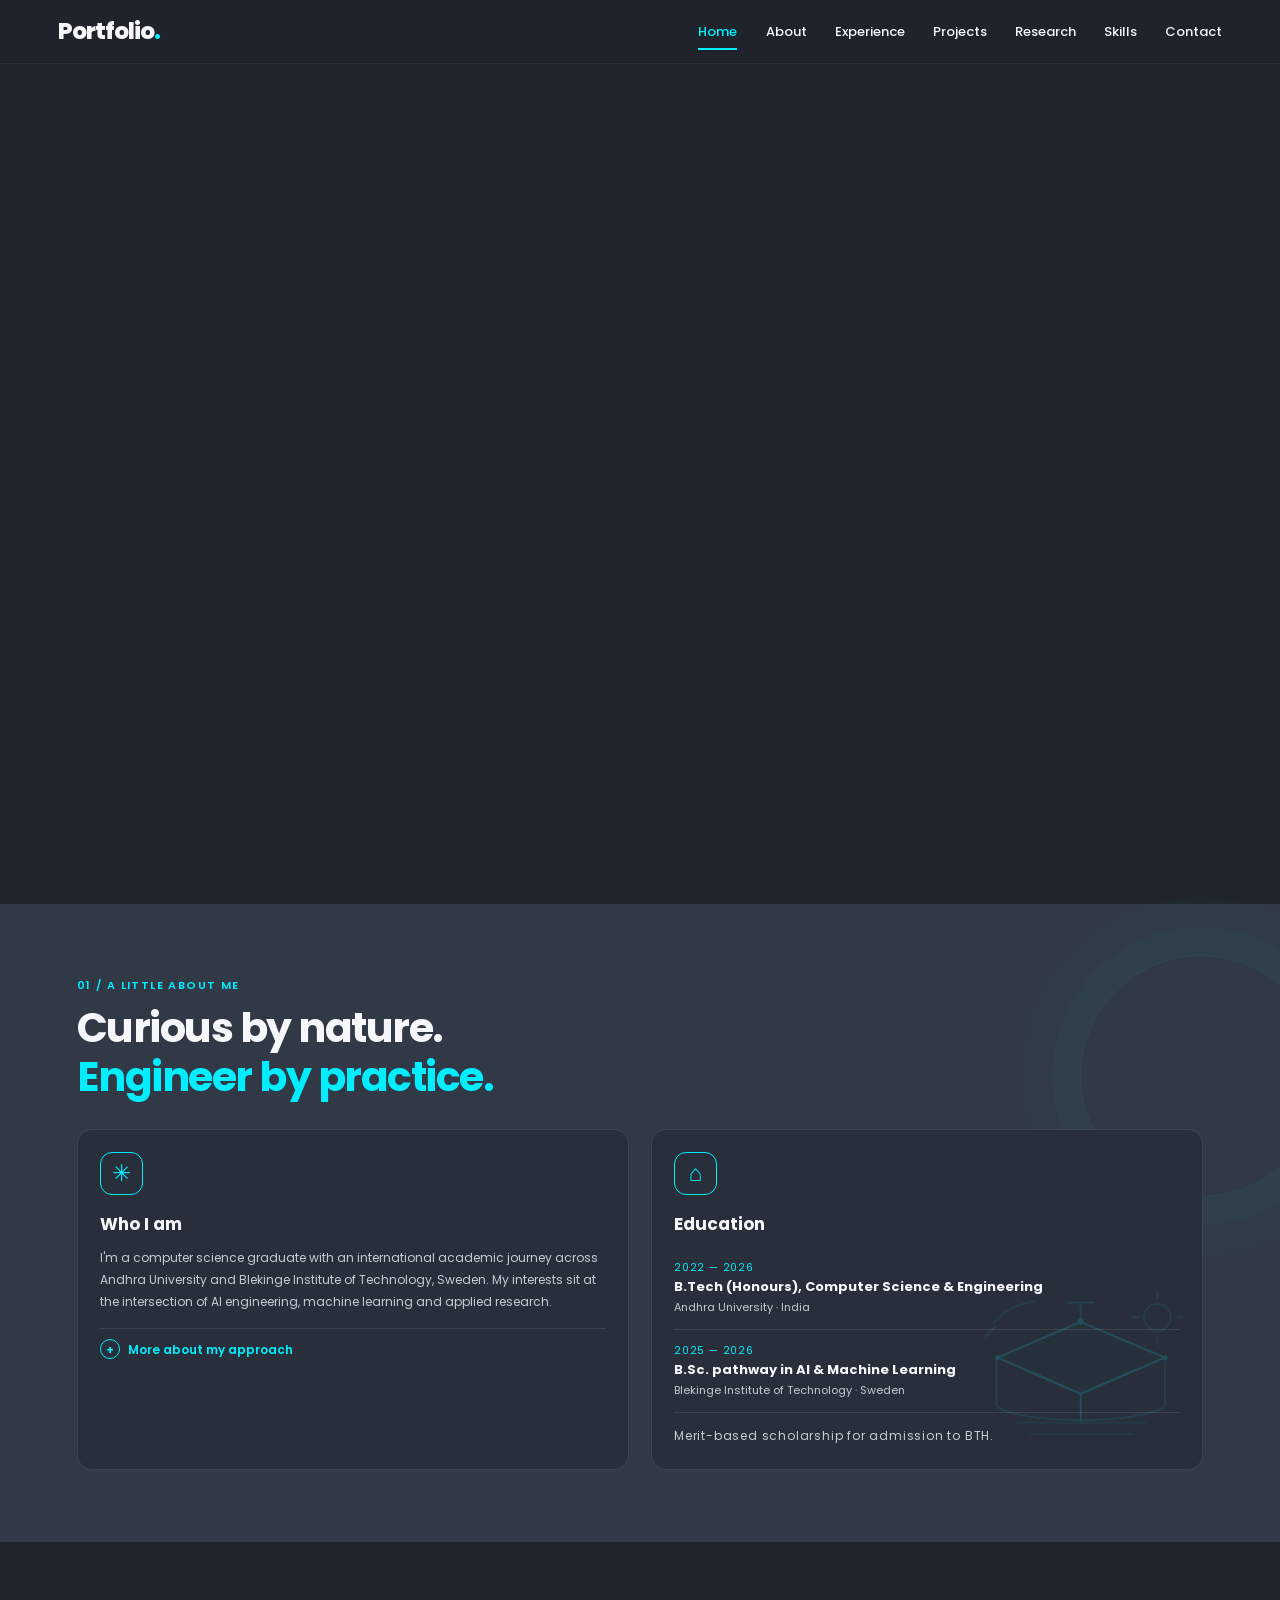
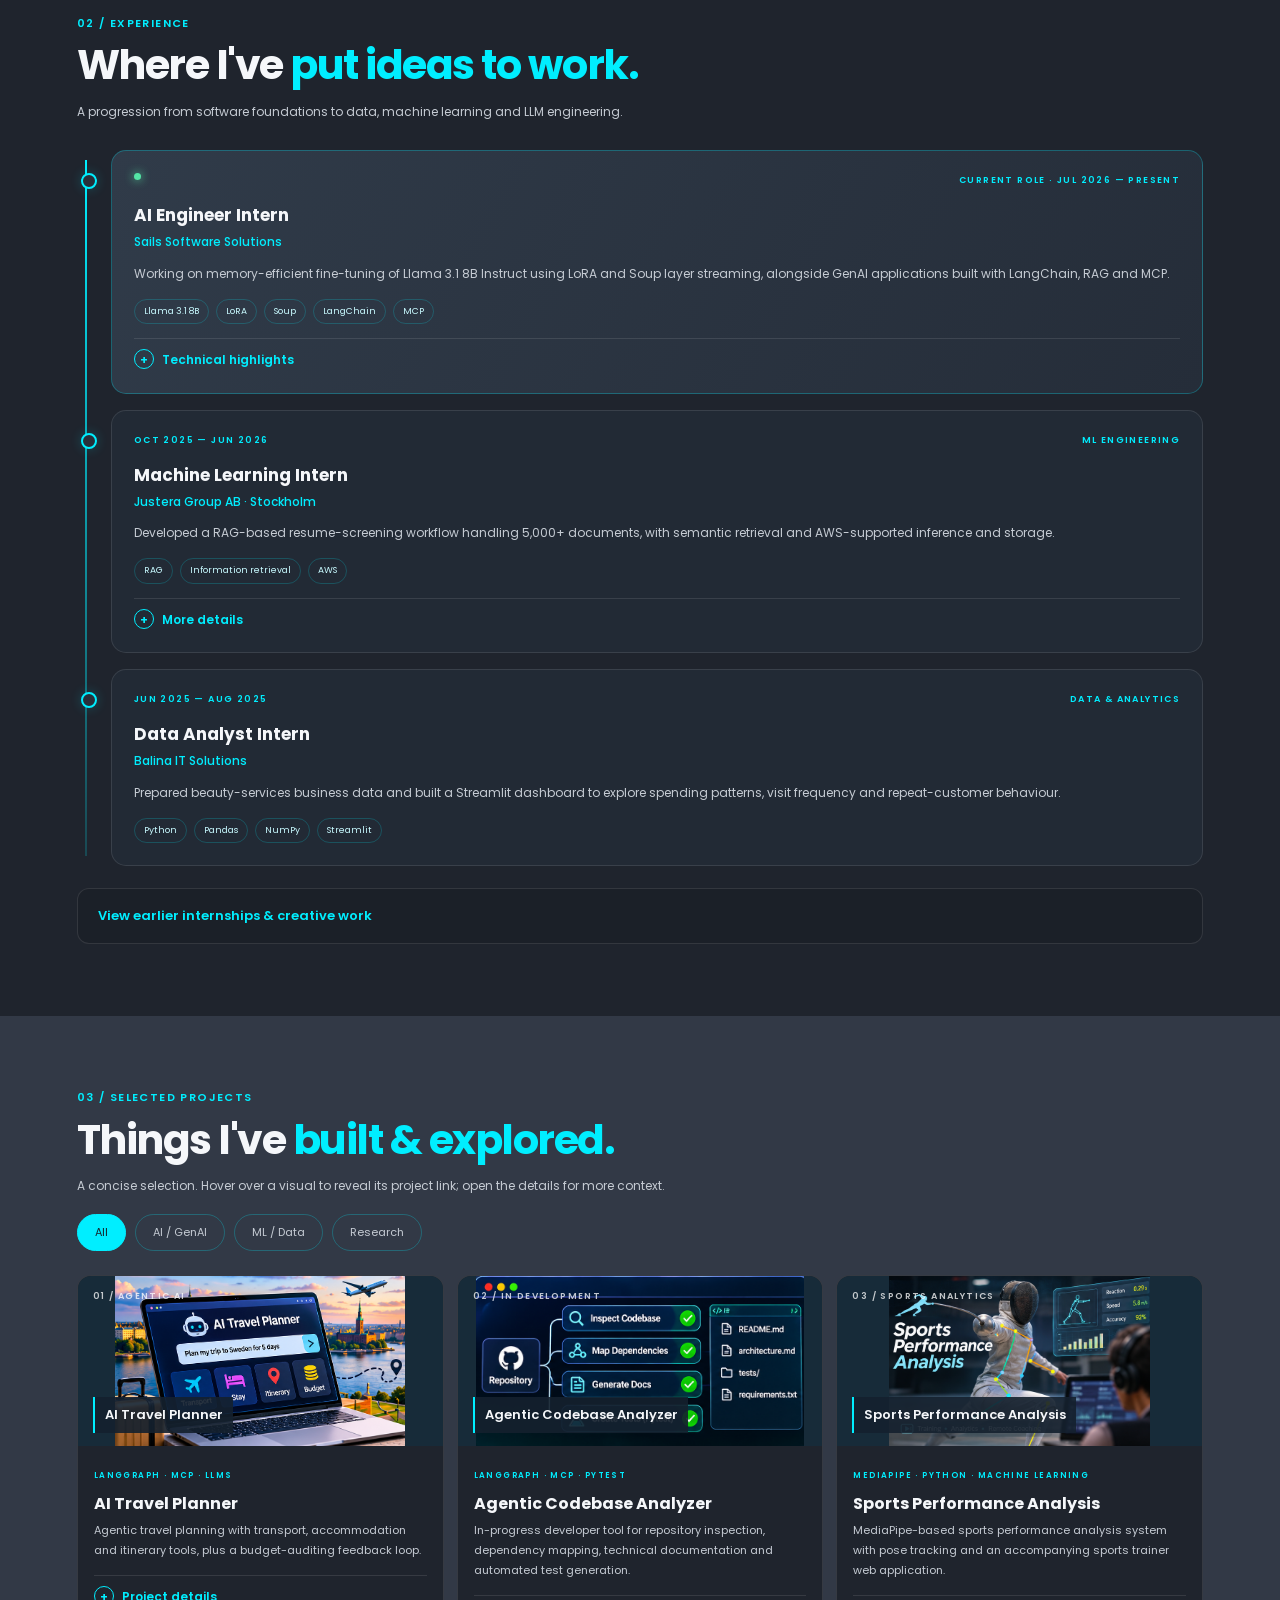
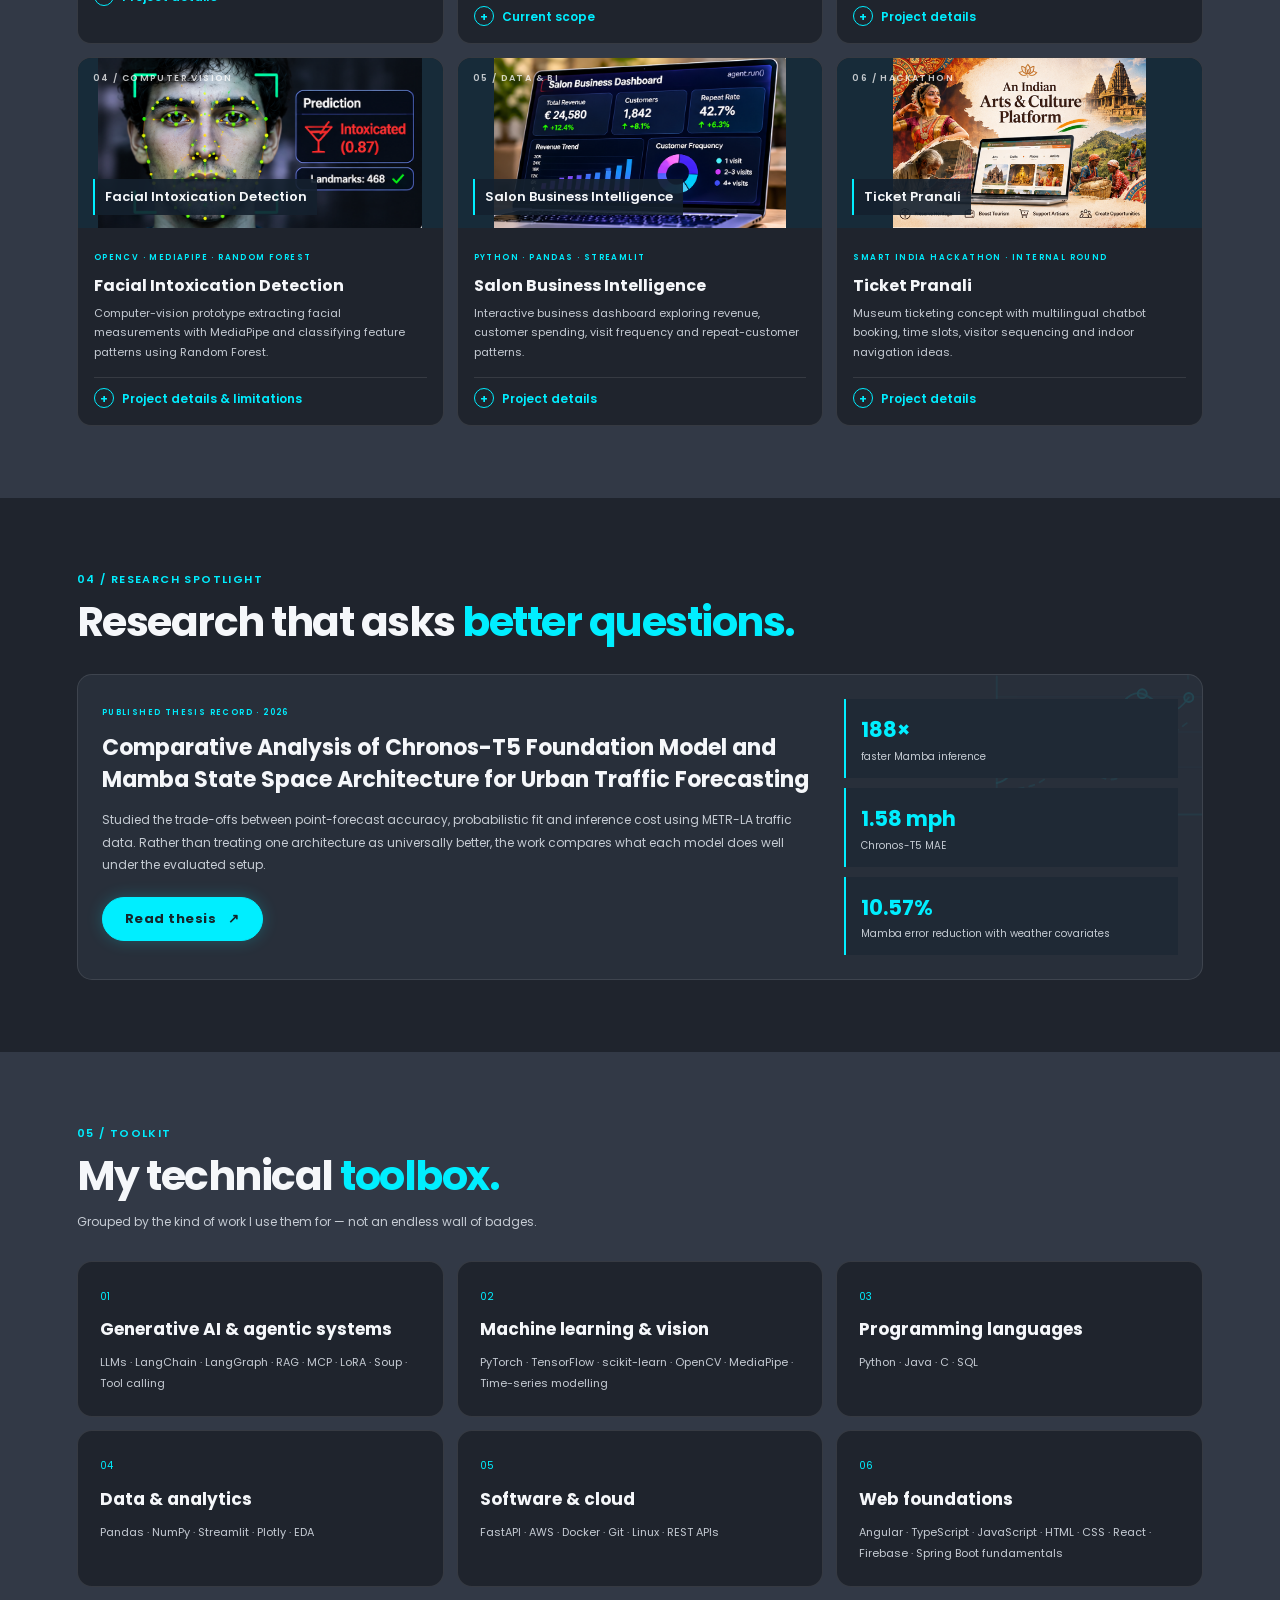
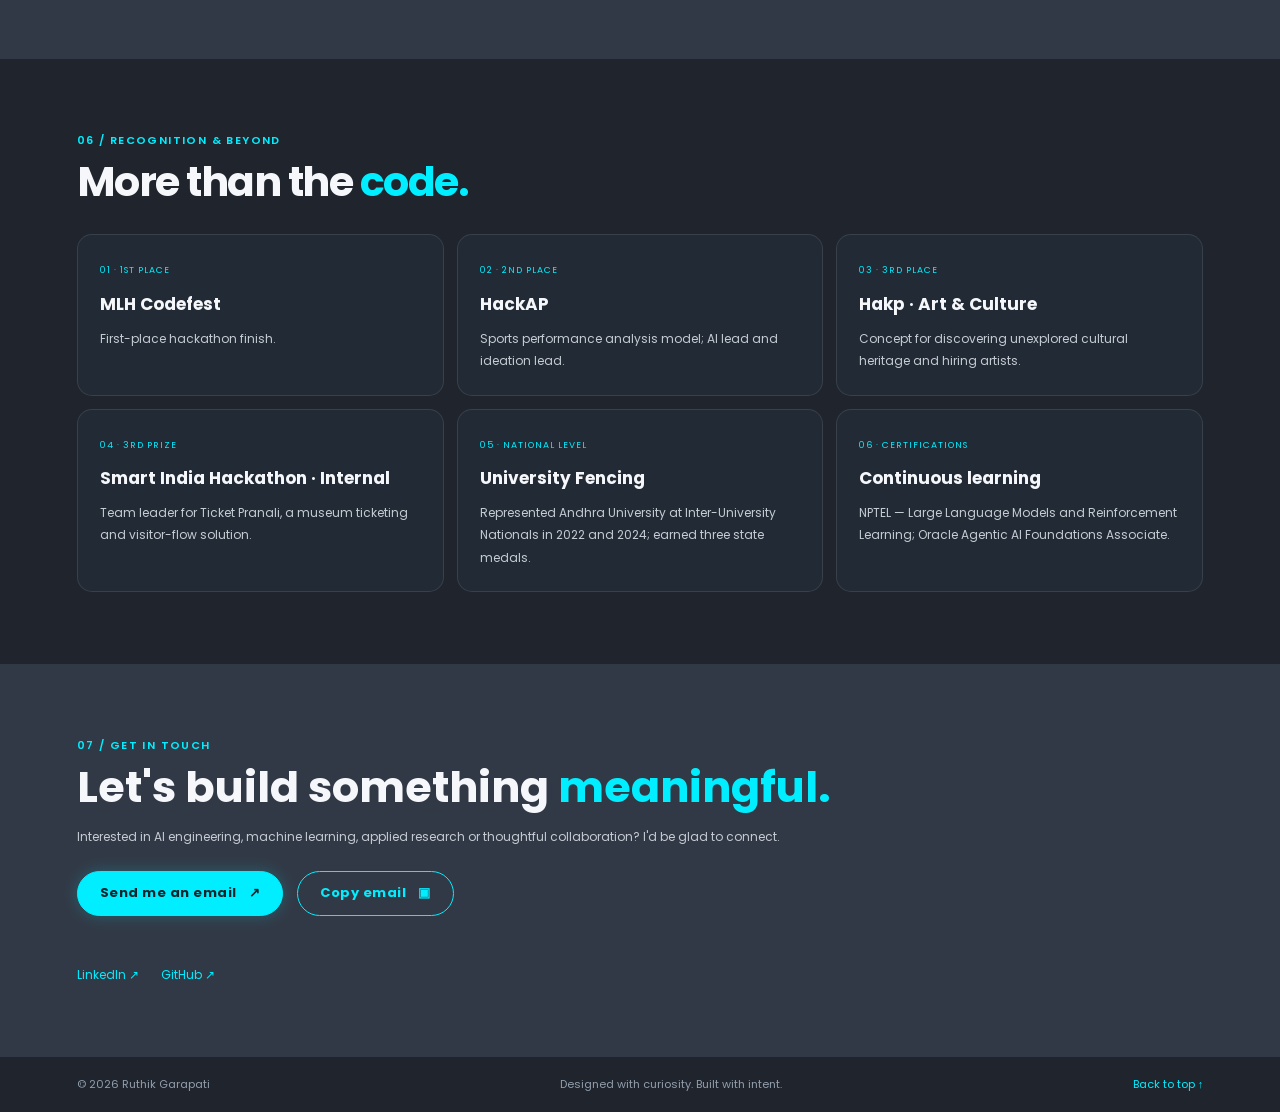
==== commit b3603be7: "Updated image files" ====
--- a/index.html
+++ b/index.html
@@ -60,7 +60,7 @@
       <div class="experience-grid">
         <article class="experience-card featured reveal"><div class="experience-top"><span class="status-dot"></span><span>CURRENT ROLE · JUL 2026 — PRESENT</span></div><h3>AI Engineer Intern</h3><h4>Sails Software Solutions</h4><p>Working on memory-efficient fine-tuning of Llama 3.1 8B Instruct using LoRA and Soup layer streaming, alongside GenAI applications built with LangChain, RAG and MCP.</p><div class="tag-row"><span>Llama 3.1 8B</span><span>LoRA</span><span>Soup</span><span>LangChain</span><span>MCP</span></div><details class="more-details"><summary>Technical highlights</summary><p>Exploring double-buffered transfers and memory-aware supervised fine-tuning. Reported experiment measurements include a 3.3 GB peak VRAM footprint and 113 tokens/second throughput for the measured run.</p></details></article>
         <article class="experience-card reveal"><div class="experience-top"><span>OCT 2025 — JUN 2026</span><span>ML ENGINEERING</span></div><h3>Machine Learning Intern</h3><h4>Justera Group AB · Stockholm</h4><p>Developed a RAG-based resume-screening workflow handling 5,000+ documents, with semantic retrieval and AWS-supported inference and storage.</p><div class="tag-row"><span>RAG</span><span>Information retrieval</span><span>AWS</span></div><details class="more-details"><summary>More details</summary><p>Worked on document processing, retrieval and candidate information discovery. Specific embedding, indexing and reranking components are intentionally not listed here unless verified against the implementation.</p></details></article>
-        <article class="experience-card reveal"><div class="experience-top"><span>EARLIER EXPERIENCE</span><span>DATA & ANALYTICS</span></div><h3>Data Analyst Intern</h3><h4>Balina IT Solutions</h4><p>Prepared beauty-services business data and built a Streamlit dashboard to explore spending patterns, visit frequency and repeat-customer behaviour.</p><div class="tag-row"><span>Python</span><span>Pandas</span><span>NumPy</span><span>Streamlit</span></div></article>
+        <article class="experience-card reveal"><div class="experience-top"><span>JUN 2025 — AUG 2025</span><span>DATA & ANALYTICS</span></div><h3>Data Analyst Intern</h3><h4>Balina IT Solutions</h4><p>Prepared beauty-services business data and built a Streamlit dashboard to explore spending patterns, visit frequency and repeat-customer behaviour.</p><div class="tag-row"><span>Python</span><span>Pandas</span><span>NumPy</span><span>Streamlit</span></div></article>
               </div>
       <details class="experience-more reveal"><summary>View earlier internships & creative work</summary><div class="earlier-grid">
         <article><span>DATA SCIENCE</span><h3>Data Science Intern · Oasis Infobyte</h3><p>Built foundational experience in data exploration, preprocessing and introductory data-science workflows.</p></article>
@@ -77,8 +77,8 @@
       <div class="project-filters reveal" role="group" aria-label="Filter projects"><button class="filter active" data-filter="all" aria-pressed="true">All</button><button class="filter" data-filter="ai" aria-pressed="false">AI / GenAI</button><button class="filter" data-filter="ml" aria-pressed="false">ML / Data</button><button class="filter" data-filter="research" aria-pressed="false">Research</button></div>
       <div class="project-grid" id="projectGrid">
         <article class="project-card reveal" data-category="ai"><div class="project-art"><img class="project-image" src="TravelPlanner.png" alt="AI Travel Planner project preview" loading="lazy"><span class="art-number">01 / AGENTIC AI</span><span class="art-project-name">AI Travel Planner</span><a class="art-link" href="https://github.com/garapatiruthik/Project-Agentic-AI" target="_blank" rel="noopener noreferrer" aria-label="Open AI Travel Planner GitHub repository">View project ↗</a></div><div class="project-body"><span class="project-type">LANGGRAPH · MCP · LLMS</span><h3>AI Travel Planner</h3><p>Agentic travel planning with transport, accommodation and itinerary tools, plus a budget-auditing feedback loop.</p><details class="more-details"><summary>Project details</summary><p>Uses LangGraph orchestration and custom MCP servers to connect external services such as maps, flight information and web search. The planner revises selections when the estimated trip cost exceeds the user's budget.</p></details></div></article>
-        <article class="project-card reveal" data-category="ai"><div class="project-art"><img class="project-image" src="CodeAnalyzer.png" alt="Agentic Codebase Analyzer project preview" loading="lazy"><span class="art-number">07 / IN DEVELOPMENT</span><span class="art-project-name">Agentic Codebase Analyzer</span><a class="art-link" href="#contact" aria-label="Discuss the codebase analyzer project">Discuss project ↗</a></div><div class="project-body"><span class="project-type">LANGGRAPH · MCP · PYTEST</span><h3>Agentic Codebase Analyzer</h3><p>In-progress developer tool for repository inspection, dependency mapping, technical documentation and automated test generation.</p><details class="more-details"><summary>Current scope</summary><p>Designed to inspect Python project structure, generate architecture summaries and pytest cases, then analyse execution failures. Public repository and measured benchmark results are not yet ready to showcase.</p></details></div></article>
-        <article class="project-card reveal" data-category="ml"><div class="project-art"><img class="project-image" src="SportsAnalytics.png" alt="Sports Performance Analysis project preview" loading="lazy"><span class="art-number">08 / SPORTS ANALYTICS</span><span class="art-project-name">Sports Performance Analysis</span><a class="art-link" href="#recognition" aria-label="View sports analytics hackathon achievement">View achievement ↗</a></div><div class="project-body"><span class="project-type">MEDIAPIPE · PYTHON · MACHINE LEARNING</span><h3>Sports Performance Analysis</h3><p>MediaPipe-based sports performance analysis system with pose tracking and an accompanying sports trainer web application.</p><details class="more-details"><summary>Project details</summary><p>Developed as part of a hackathon team, contributing as AI lead and ideation lead to a solution focused on analysing athletic movements and supporting sports training.</p></details></div></article>
+        <article class="project-card reveal" data-category="ai"><div class="project-art"><img class="project-image" src="CodeAnalyzer.png" alt="Agentic Codebase Analyzer project preview" loading="lazy"><span class="art-number">02 / IN DEVELOPMENT</span><span class="art-project-name">Agentic Codebase Analyzer</span><a class="art-link" href="#contact" aria-label="Discuss the codebase analyzer project">Discuss project ↗</a></div><div class="project-body"><span class="project-type">LANGGRAPH · MCP · PYTEST</span><h3>Agentic Codebase Analyzer</h3><p>In-progress developer tool for repository inspection, dependency mapping, technical documentation and automated test generation.</p><details class="more-details"><summary>Current scope</summary><p>Designed to inspect Python project structure, generate architecture summaries and pytest cases, then analyse execution failures. Public repository and measured benchmark results are not yet ready to showcase.</p></details></div></article>
+        <article class="project-card reveal" data-category="ml"><div class="project-art"><img class="project-image" src="SportsAnalytics.png" alt="Sports Performance Analysis project preview" loading="lazy"><span class="art-number">03 / SPORTS ANALYTICS</span><span class="art-project-name">Sports Performance Analysis</span><a class="art-link" href="#recognition" aria-label="View sports analytics hackathon achievement">View achievement ↗</a></div><div class="project-body"><span class="project-type">MEDIAPIPE · PYTHON · MACHINE LEARNING</span><h3>Sports Performance Analysis</h3><p>MediaPipe-based sports performance analysis system with pose tracking and an accompanying sports trainer web application.</p><details class="more-details"><summary>Project details</summary><p>Developed as part of a hackathon team, contributing as AI lead and ideation lead to a solution focused on analysing athletic movements and supporting sports training.</p></details></div></article>
         <article class="project-card reveal" data-category="ml"><div class="project-art"><img class="project-image" src="FaceDetection.png" alt="Facial Intoxication Detection project preview" loading="lazy"><span class="art-number">04 / COMPUTER VISION</span><span class="art-project-name">Facial Intoxication Detection</span><a class="art-link" href="https://github.com/garapatiruthik/Facial-Intoxication-detection" target="_blank" rel="noopener noreferrer" aria-label="Open facial intoxication detection repository">View project ↗</a></div><div class="project-body"><span class="project-type">OPENCV · MEDIAPIPE · RANDOM FOREST</span><h3>Facial Intoxication Detection</h3><p>Computer-vision prototype extracting facial measurements with MediaPipe and classifying feature patterns using Random Forest.</p><details class="more-details"><summary>Project details & limitations</summary><p>Built as an educational ML prototype with a Streamlit interface. It is not validated for medical, legal or safety-critical decisions.</p></details></div></article>
         <article class="project-card reveal" data-category="ml"><div class="project-art"><img class="project-image" src="BusinessIntelligence.png" alt="Salon Business Intelligence project preview" loading="lazy"><span class="art-number">05 / DATA & BI</span><span class="art-project-name">Salon Business Intelligence</span><a class="art-link" href="#experience" aria-label="View data analyst experience">View experience ↗</a></div><div class="project-body"><span class="project-type">PYTHON · PANDAS · STREAMLIT</span><h3>Salon Business Intelligence</h3><p>Interactive business dashboard exploring revenue, customer spending, visit frequency and repeat-customer patterns.</p><details class="more-details"><summary>Project details</summary><p>Cleaned and transformed business records into analysis-ready data, then presented key indicators through a Streamlit dashboard.</p></details></div></article>
         <article class="project-card reveal" data-category="ai"><div class="project-art"><img class="project-image" src="TicketPranali.png" alt="Ticket Pranali project preview" loading="lazy"><span class="art-number">06 / HACKATHON</span><span class="art-project-name">Ticket Pranali</span><a class="art-link" href="#recognition" aria-label="View Ticket Pranali hackathon recognition">View achievement ↗</a></div><div class="project-body"><span class="project-type">SMART INDIA HACKATHON · INTERNAL ROUND</span><h3>Ticket Pranali</h3><p>Museum ticketing concept with multilingual chatbot booking, time slots, visitor sequencing and indoor navigation ideas.</p><details class="more-details"><summary>Project details</summary><p>Led the team in shaping a visitor-focused solution combining conversational booking, payment concepts and analytics for museum operations. Won third prize in the internal round.</p></details></div></article>
--- a/portfoliowebsite.css
+++ b/portfoliowebsite.css
@@ -142,7 +142,7 @@
 .home h1{font-size:clamp(42px,5.2vw,68px)}
 .home h2{font-size:clamp(21px,2.4vw,30px)}
 .home-summary{font-size:14px}
-.home-img{width:min(100%,440px)}
+.home-img{width:min(100%,390px)}
 .social-media{gap:12px;margin:22px 0}
 .social-media a{width:40px;height:40px}
 .btn{padding:10px 22px;font-size:13px}
@@ -171,7 +171,7 @@
 
 @media(max-width:700px){
   .section{padding:52px 6%}
-  .home-img{width:min(65%,300px)}
+  .home-img{width:min(62%,270px)}
   .home h1{font-size:clamp(39px,11vw,55px)}
   .home h2{font-size:20px}
   .research-card{gap:18px;padding:20px}
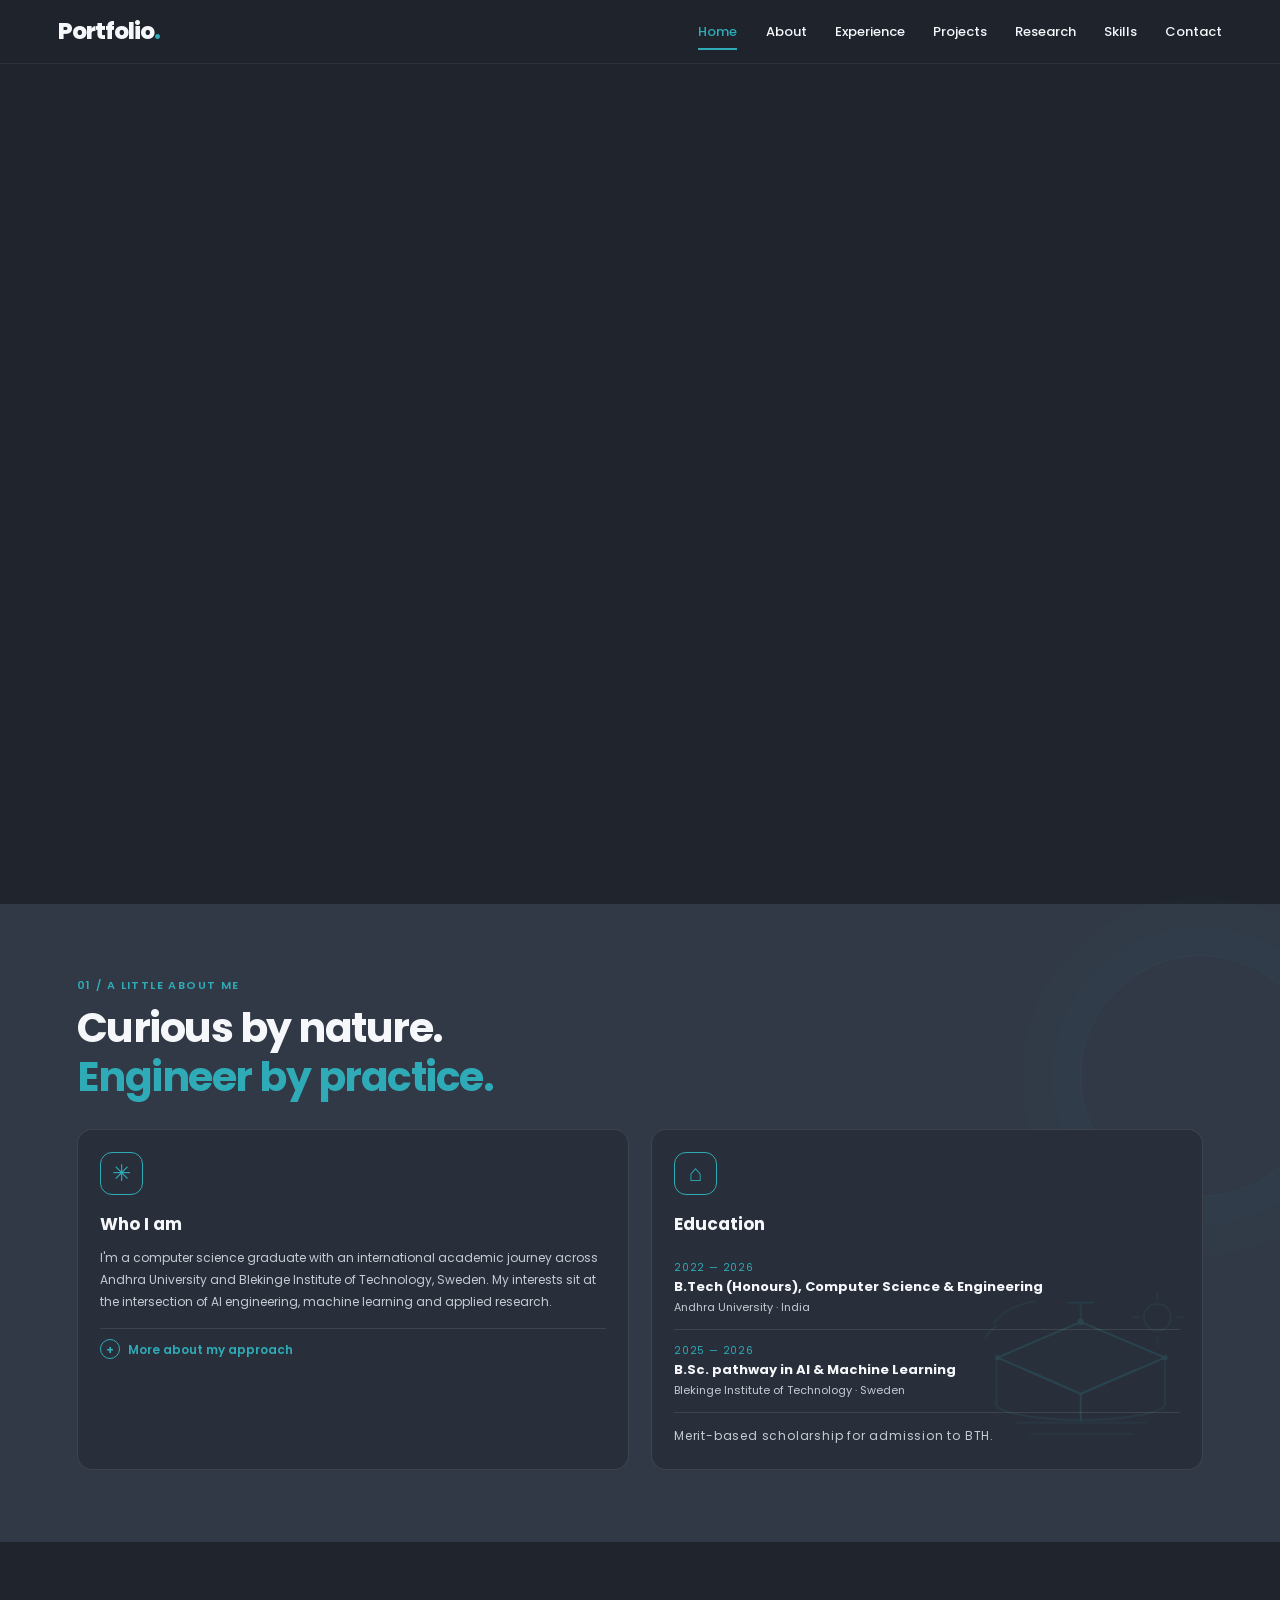
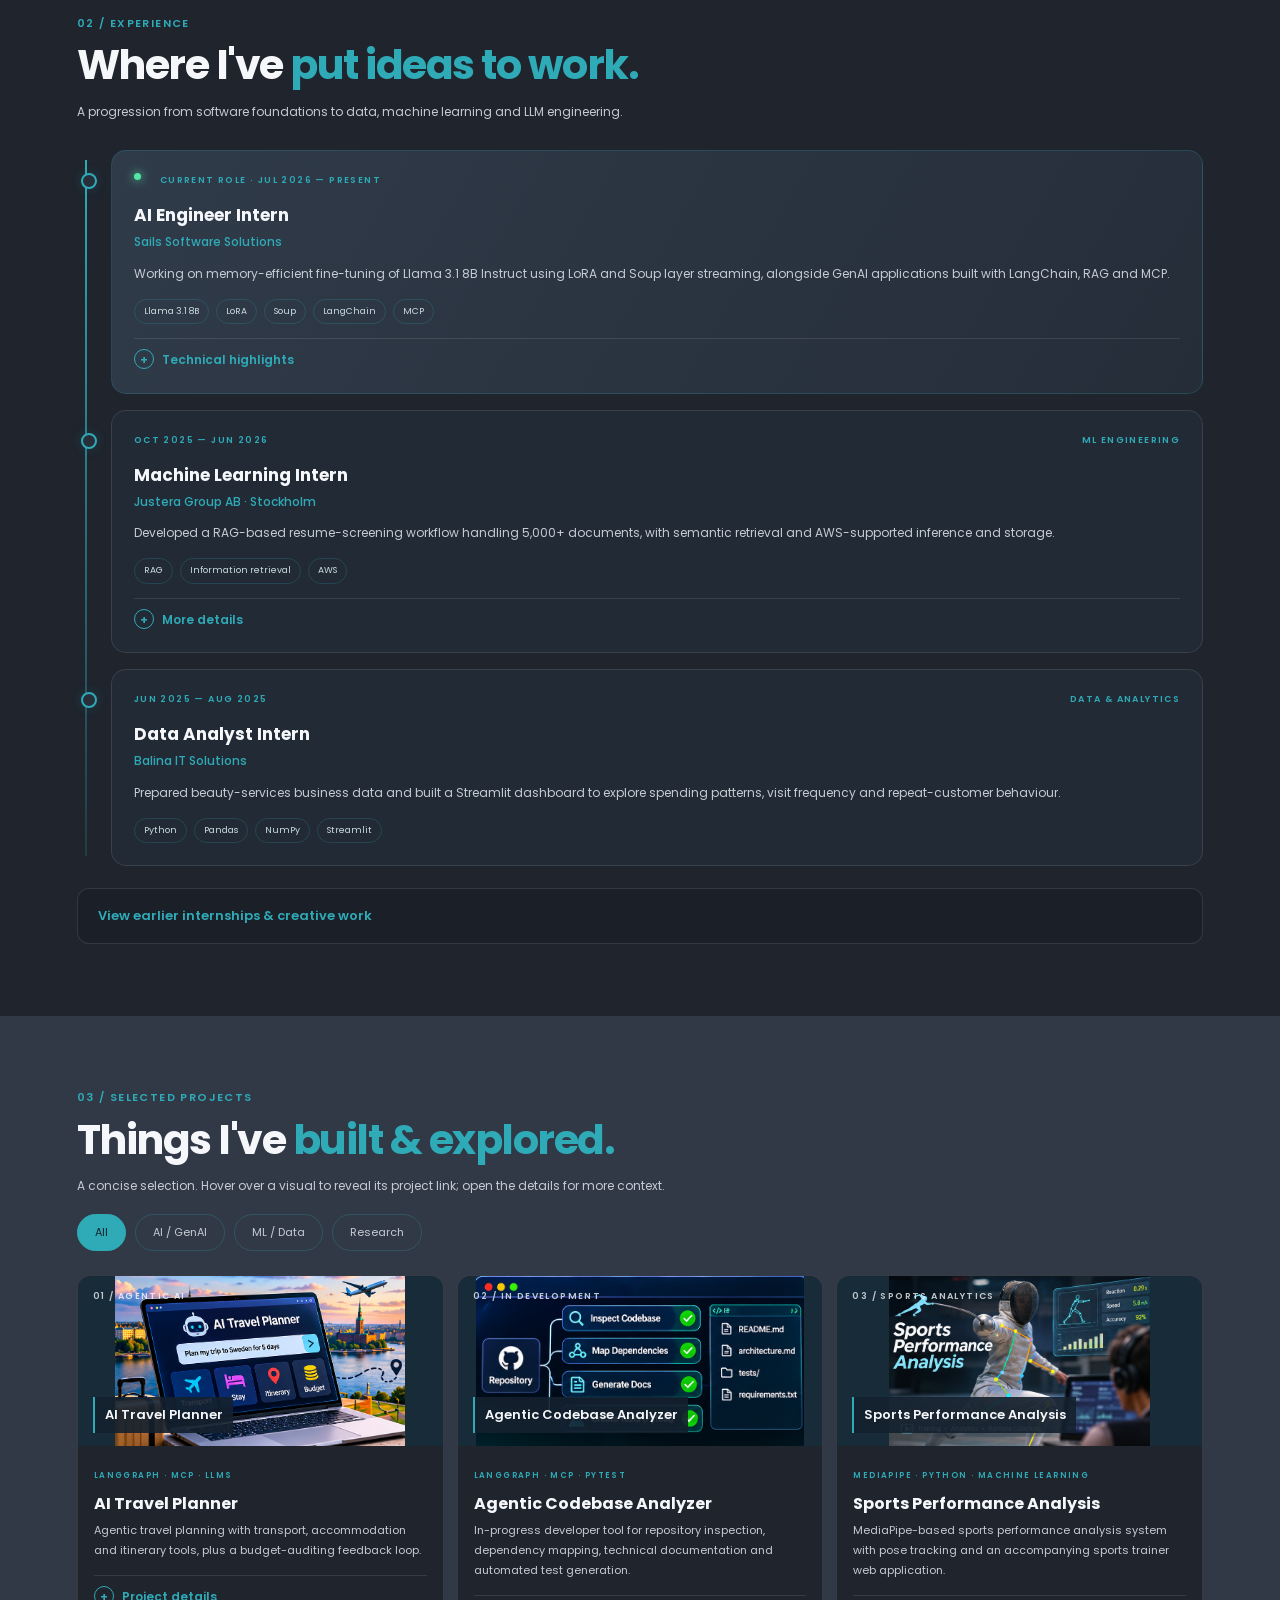
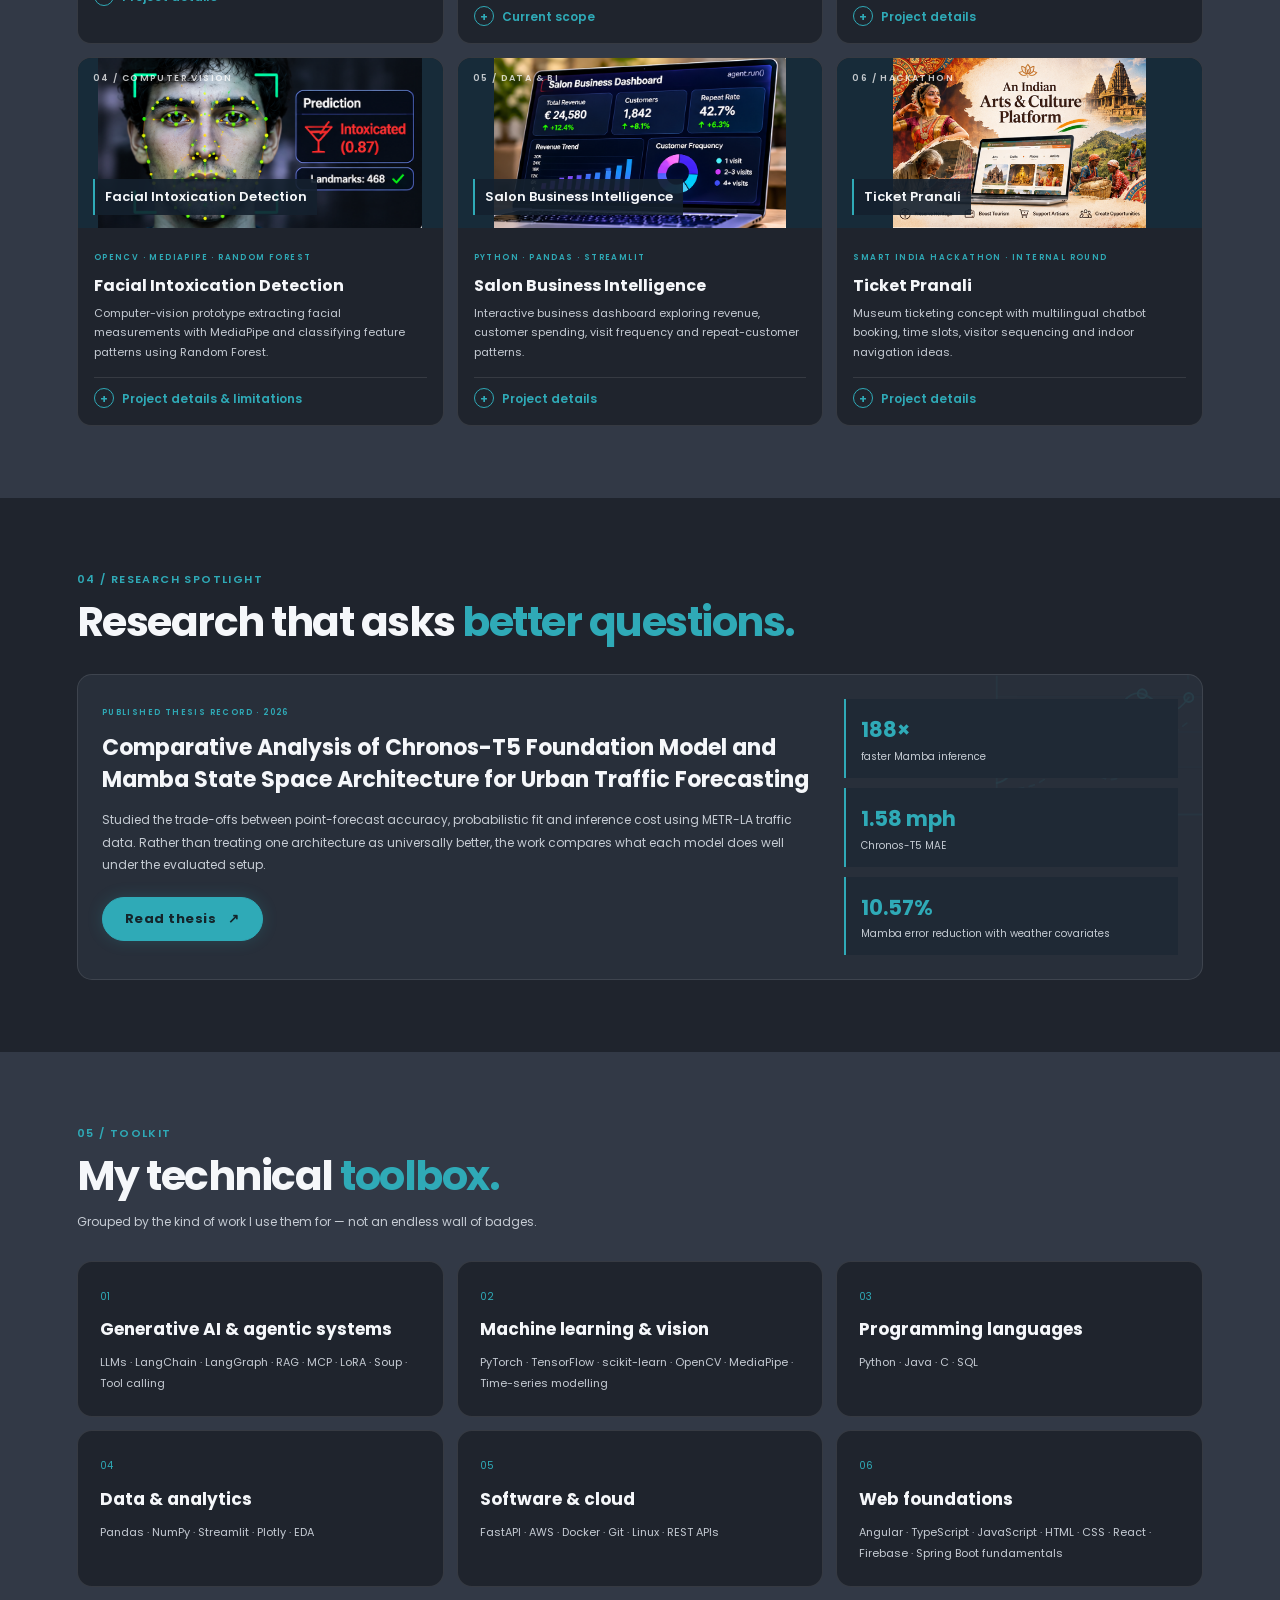
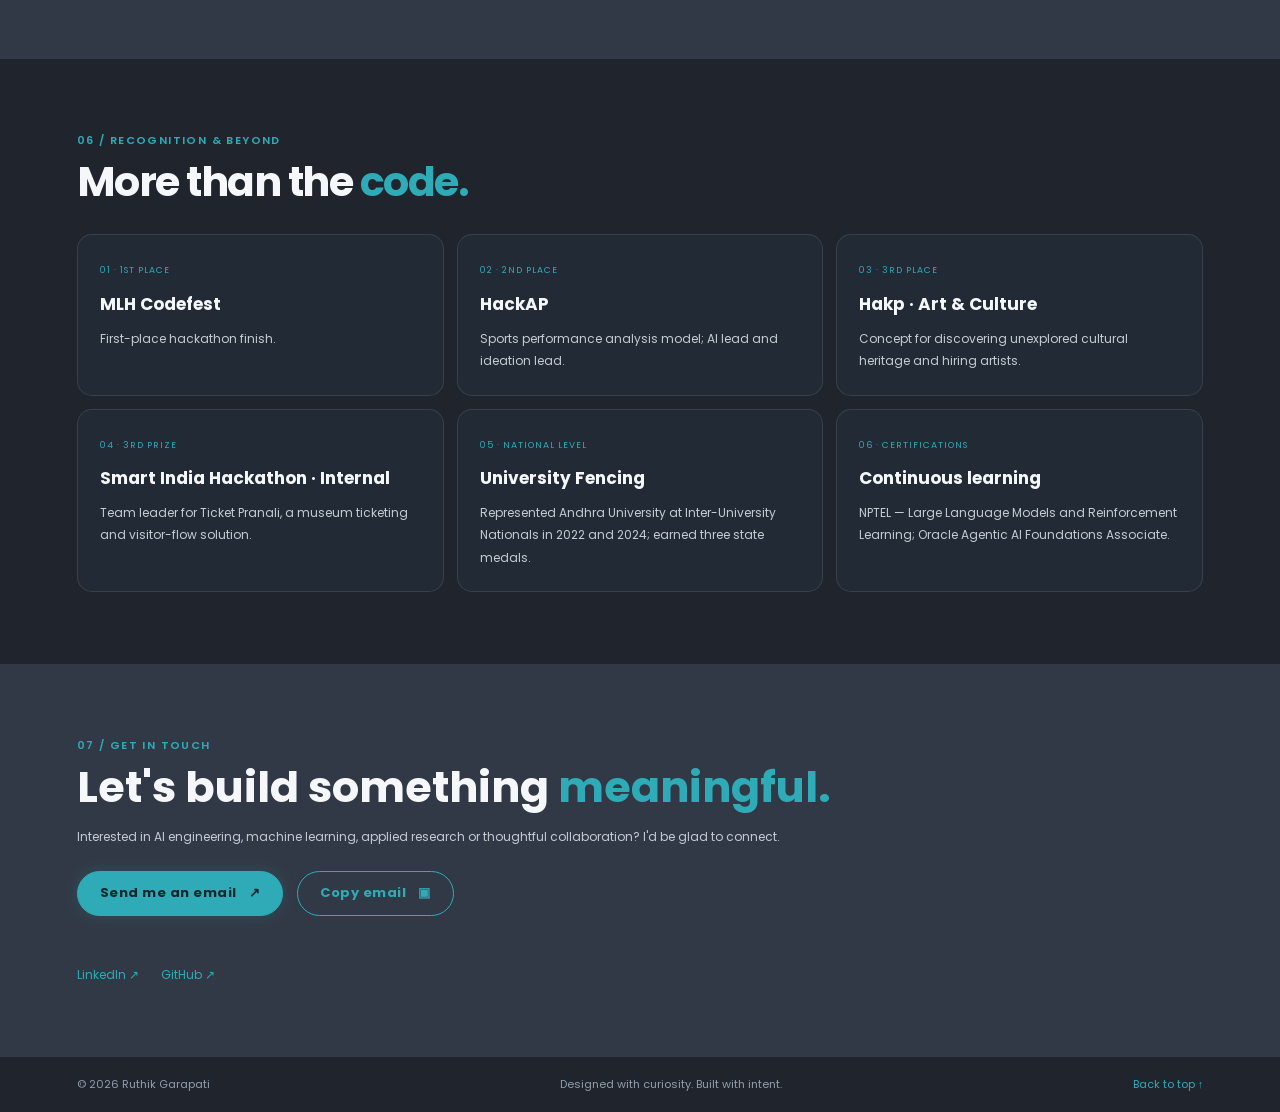
==== commit 35306375: "Updated image files" ====
--- a/index.html
+++ b/index.html
@@ -7,12 +7,11 @@
   <meta name="description" content="Ruthik Garapati — AI/ML Engineer working on LLM applications, agentic systems, machine learning and applied research.">
   <meta property="og:title" content="Ruthik Garapati | AI/ML Engineer">
   <meta property="og:description" content="Projects, research and engineering experience in AI, machine learning and intelligent systems.">
-  <meta property="og:image" content="assets/images/social-preview.png">
+  <meta property="og:image" content="assets/images/photo-portfolio.jpg">
   <title>Ruthik Garapati | AI/ML Engineer</title>
   <link rel="preconnect" href="https://fonts.googleapis.com">
   <link rel="preconnect" href="https://fonts.gstatic.com" crossorigin>
   <link href="https://fonts.googleapis.com/css2?family=Poppins:wght@300;400;500;600;700;800&display=swap" rel="stylesheet">
-  <link rel="icon" href="assets/favicon.svg" type="image/svg+xml">
   <link rel="stylesheet" href="portfoliowebsite.css">
 </head>
 <body>
@@ -37,13 +36,13 @@
           <a href="mailto:garapatiruthik@gmail.com" aria-label="Email"><svg viewBox="0 0 24 24" aria-hidden="true" focusable="false"><rect x="3" y="5" width="18" height="14" rx="2" fill="none" stroke="currentColor" stroke-width="2"/><path d="m4 7 8 6 8-6" fill="none" stroke="currentColor" stroke-width="2" stroke-linecap="round" stroke-linejoin="round"/></svg></a>
         </div>
         <div class="home-actions">
-          <a class="btn" href="Ruthik_Garapati_Resume.pdf" download="Ruthik_Garapati_Resume.pdf" type="application/pdf">Download CV <span>↓</span></a>
+          <a class="btn" href="assets/documents/Ruthik_Garapati_Resume.pdf" download="Ruthik_Garapati_Resume.pdf" type="application/pdf">Download CV <span>↓</span></a>
           <a class="btn btn-outline" href="#projects">Explore projects <span>↘</span></a>
         </div>
         <div class="hero-meta"><span><i></i> OPEN TO AI / ML OPPORTUNITIES</span><span>INDIA · SWEDEN EXPERIENCE</span></div>
       </div>
       <div class="home-img reveal reveal-delay">
-        <div class="photo-frame"><img src="photo-portfolio.jpg" alt="Portrait of Ruthik Garapati" class="profile-image"></div>
+        <div class="photo-frame"><img src="assets/images/photo-portfolio.jpg" alt="Portrait of Ruthik Garapati" class="profile-image"></div>
               </div>
     </section>
 
@@ -76,12 +75,12 @@
       <div class="section-heading reveal"><p class="section-kicker">03 / SELECTED PROJECTS</p><h2>Things I've <span>built & explored.</span></h2><p class="section-summary">A concise selection. Hover over a visual to reveal its project link; open the details for more context.</p></div>
       <div class="project-filters reveal" role="group" aria-label="Filter projects"><button class="filter active" data-filter="all" aria-pressed="true">All</button><button class="filter" data-filter="ai" aria-pressed="false">AI / GenAI</button><button class="filter" data-filter="ml" aria-pressed="false">ML / Data</button><button class="filter" data-filter="research" aria-pressed="false">Research</button></div>
       <div class="project-grid" id="projectGrid">
-        <article class="project-card reveal" data-category="ai"><div class="project-art"><img class="project-image" src="TravelPlanner.png" alt="AI Travel Planner project preview" loading="lazy"><span class="art-number">01 / AGENTIC AI</span><span class="art-project-name">AI Travel Planner</span><a class="art-link" href="https://github.com/garapatiruthik/Project-Agentic-AI" target="_blank" rel="noopener noreferrer" aria-label="Open AI Travel Planner GitHub repository">View project ↗</a></div><div class="project-body"><span class="project-type">LANGGRAPH · MCP · LLMS</span><h3>AI Travel Planner</h3><p>Agentic travel planning with transport, accommodation and itinerary tools, plus a budget-auditing feedback loop.</p><details class="more-details"><summary>Project details</summary><p>Uses LangGraph orchestration and custom MCP servers to connect external services such as maps, flight information and web search. The planner revises selections when the estimated trip cost exceeds the user's budget.</p></details></div></article>
-        <article class="project-card reveal" data-category="ai"><div class="project-art"><img class="project-image" src="CodeAnalyzer.png" alt="Agentic Codebase Analyzer project preview" loading="lazy"><span class="art-number">02 / IN DEVELOPMENT</span><span class="art-project-name">Agentic Codebase Analyzer</span><a class="art-link" href="#contact" aria-label="Discuss the codebase analyzer project">Discuss project ↗</a></div><div class="project-body"><span class="project-type">LANGGRAPH · MCP · PYTEST</span><h3>Agentic Codebase Analyzer</h3><p>In-progress developer tool for repository inspection, dependency mapping, technical documentation and automated test generation.</p><details class="more-details"><summary>Current scope</summary><p>Designed to inspect Python project structure, generate architecture summaries and pytest cases, then analyse execution failures. Public repository and measured benchmark results are not yet ready to showcase.</p></details></div></article>
-        <article class="project-card reveal" data-category="ml"><div class="project-art"><img class="project-image" src="SportsAnalytics.png" alt="Sports Performance Analysis project preview" loading="lazy"><span class="art-number">03 / SPORTS ANALYTICS</span><span class="art-project-name">Sports Performance Analysis</span><a class="art-link" href="#recognition" aria-label="View sports analytics hackathon achievement">View achievement ↗</a></div><div class="project-body"><span class="project-type">MEDIAPIPE · PYTHON · MACHINE LEARNING</span><h3>Sports Performance Analysis</h3><p>MediaPipe-based sports performance analysis system with pose tracking and an accompanying sports trainer web application.</p><details class="more-details"><summary>Project details</summary><p>Developed as part of a hackathon team, contributing as AI lead and ideation lead to a solution focused on analysing athletic movements and supporting sports training.</p></details></div></article>
-        <article class="project-card reveal" data-category="ml"><div class="project-art"><img class="project-image" src="FaceDetection.png" alt="Facial Intoxication Detection project preview" loading="lazy"><span class="art-number">04 / COMPUTER VISION</span><span class="art-project-name">Facial Intoxication Detection</span><a class="art-link" href="https://github.com/garapatiruthik/Facial-Intoxication-detection" target="_blank" rel="noopener noreferrer" aria-label="Open facial intoxication detection repository">View project ↗</a></div><div class="project-body"><span class="project-type">OPENCV · MEDIAPIPE · RANDOM FOREST</span><h3>Facial Intoxication Detection</h3><p>Computer-vision prototype extracting facial measurements with MediaPipe and classifying feature patterns using Random Forest.</p><details class="more-details"><summary>Project details & limitations</summary><p>Built as an educational ML prototype with a Streamlit interface. It is not validated for medical, legal or safety-critical decisions.</p></details></div></article>
-        <article class="project-card reveal" data-category="ml"><div class="project-art"><img class="project-image" src="BusinessIntelligence.png" alt="Salon Business Intelligence project preview" loading="lazy"><span class="art-number">05 / DATA & BI</span><span class="art-project-name">Salon Business Intelligence</span><a class="art-link" href="#experience" aria-label="View data analyst experience">View experience ↗</a></div><div class="project-body"><span class="project-type">PYTHON · PANDAS · STREAMLIT</span><h3>Salon Business Intelligence</h3><p>Interactive business dashboard exploring revenue, customer spending, visit frequency and repeat-customer patterns.</p><details class="more-details"><summary>Project details</summary><p>Cleaned and transformed business records into analysis-ready data, then presented key indicators through a Streamlit dashboard.</p></details></div></article>
-        <article class="project-card reveal" data-category="ai"><div class="project-art"><img class="project-image" src="TicketPranali.png" alt="Ticket Pranali project preview" loading="lazy"><span class="art-number">06 / HACKATHON</span><span class="art-project-name">Ticket Pranali</span><a class="art-link" href="#recognition" aria-label="View Ticket Pranali hackathon recognition">View achievement ↗</a></div><div class="project-body"><span class="project-type">SMART INDIA HACKATHON · INTERNAL ROUND</span><h3>Ticket Pranali</h3><p>Museum ticketing concept with multilingual chatbot booking, time slots, visitor sequencing and indoor navigation ideas.</p><details class="more-details"><summary>Project details</summary><p>Led the team in shaping a visitor-focused solution combining conversational booking, payment concepts and analytics for museum operations. Won third prize in the internal round.</p></details></div></article>
+        <article class="project-card reveal" data-category="ai"><div class="project-art"><img class="project-image" src="assets/images/TravelPlanner.png" alt="AI Travel Planner project preview" loading="lazy"><span class="art-number">01 / AGENTIC AI</span><span class="art-project-name">AI Travel Planner</span><a class="art-link" href="https://github.com/garapatiruthik/Project-Agentic-AI" target="_blank" rel="noopener noreferrer" aria-label="Open AI Travel Planner GitHub repository">View project ↗</a></div><div class="project-body"><span class="project-type">LANGGRAPH · MCP · LLMS</span><h3>AI Travel Planner</h3><p>Agentic travel planning with transport, accommodation and itinerary tools, plus a budget-auditing feedback loop.</p><details class="more-details"><summary>Project details</summary><p>Uses LangGraph orchestration and custom MCP servers to connect external services such as maps, flight information and web search. The planner revises selections when the estimated trip cost exceeds the user's budget.</p></details></div></article>
+        <article class="project-card reveal" data-category="ai"><div class="project-art"><img class="project-image" src="assets/images/CodeAnalyzer.png" alt="Agentic Codebase Analyzer project preview" loading="lazy"><span class="art-number">02 / IN DEVELOPMENT</span><span class="art-project-name">Agentic Codebase Analyzer</span><a class="art-link" href="#contact" aria-label="Discuss the codebase analyzer project">Discuss project ↗</a></div><div class="project-body"><span class="project-type">LANGGRAPH · MCP · PYTEST</span><h3>Agentic Codebase Analyzer</h3><p>In-progress developer tool for repository inspection, dependency mapping, technical documentation and automated test generation.</p><details class="more-details"><summary>Current scope</summary><p>Designed to inspect Python project structure, generate architecture summaries and pytest cases, then analyse execution failures. Public repository and measured benchmark results are not yet ready to showcase.</p></details></div></article>
+        <article class="project-card reveal" data-category="ml"><div class="project-art"><img class="project-image" src="assets/images/SportsAnalytics.png" alt="Sports Performance Analysis project preview" loading="lazy"><span class="art-number">03 / SPORTS ANALYTICS</span><span class="art-project-name">Sports Performance Analysis</span><a class="art-link" href="#recognition" aria-label="View sports analytics hackathon achievement">View achievement ↗</a></div><div class="project-body"><span class="project-type">MEDIAPIPE · PYTHON · MACHINE LEARNING</span><h3>Sports Performance Analysis</h3><p>MediaPipe-based sports performance analysis system with pose tracking and an accompanying sports trainer web application.</p><details class="more-details"><summary>Project details</summary><p>Developed as part of a hackathon team, contributing as AI lead and ideation lead to a solution focused on analysing athletic movements and supporting sports training.</p></details></div></article>
+        <article class="project-card reveal" data-category="ml"><div class="project-art"><img class="project-image" src="assets/images/FaceDetection.png" alt="Facial Intoxication Detection project preview" loading="lazy"><span class="art-number">04 / COMPUTER VISION</span><span class="art-project-name">Facial Intoxication Detection</span><a class="art-link" href="https://github.com/garapatiruthik/Facial-Intoxication-detection" target="_blank" rel="noopener noreferrer" aria-label="Open facial intoxication detection repository">View project ↗</a></div><div class="project-body"><span class="project-type">OPENCV · MEDIAPIPE · RANDOM FOREST</span><h3>Facial Intoxication Detection</h3><p>Computer-vision prototype extracting facial measurements with MediaPipe and classifying feature patterns using Random Forest.</p><details class="more-details"><summary>Project details & limitations</summary><p>Built as an educational ML prototype with a Streamlit interface. It is not validated for medical, legal or safety-critical decisions.</p></details></div></article>
+        <article class="project-card reveal" data-category="ml"><div class="project-art"><img class="project-image" src="assets/images/BusinessIntelligence.png" alt="Salon Business Intelligence project preview" loading="lazy"><span class="art-number">05 / DATA & BI</span><span class="art-project-name">Salon Business Intelligence</span><a class="art-link" href="#experience" aria-label="View data analyst experience">View experience ↗</a></div><div class="project-body"><span class="project-type">PYTHON · PANDAS · STREAMLIT</span><h3>Salon Business Intelligence</h3><p>Interactive business dashboard exploring revenue, customer spending, visit frequency and repeat-customer patterns.</p><details class="more-details"><summary>Project details</summary><p>Cleaned and transformed business records into analysis-ready data, then presented key indicators through a Streamlit dashboard.</p></details></div></article>
+        <article class="project-card reveal" data-category="ai"><div class="project-art"><img class="project-image" src="assets/images/TicketPranali.png" alt="Ticket Pranali project preview" loading="lazy"><span class="art-number">06 / HACKATHON</span><span class="art-project-name">Ticket Pranali</span><a class="art-link" href="#recognition" aria-label="View Ticket Pranali hackathon recognition">View achievement ↗</a></div><div class="project-body"><span class="project-type">SMART INDIA HACKATHON · INTERNAL ROUND</span><h3>Ticket Pranali</h3><p>Museum ticketing concept with multilingual chatbot booking, time slots, visitor sequencing and indoor navigation ideas.</p><details class="more-details"><summary>Project details</summary><p>Led the team in shaping a visitor-focused solution combining conversational booking, payment concepts and analytics for museum operations. Won third prize in the internal round.</p></details></div></article>
       </div>
     </section>
 
--- a/portfoliowebsite.css
+++ b/portfoliowebsite.css
@@ -24,7 +24,7 @@
 /* =========================================================
    FINAL POLISH: replayable section entrances + transparent art
    Decorative images are optional. Set either opacity to 0 to hide.
-   Replace the SVG files in the project root with your own transparent
+   Replace the SVG files in assets/images/ with your own transparent
    PNG/WebP illustrations while keeping the same filenames.
    ========================================================= */
 :root{
@@ -60,7 +60,7 @@
   aspect-ratio:1 / 1;
   right:1%;
   bottom:-7%;
-  background:url("education-illustration.svg") center / contain no-repeat;
+  background:url("assets/images/education-illustration.svg") center / contain no-repeat;
   opacity:var(--education-art-opacity);
   pointer-events:none;
   transition:opacity .35s ease, transform .55s ease;
@@ -85,7 +85,7 @@
   height:220px;
   right:-28px;
   top:-38px;
-  background:url("research-illustration.svg") center / contain no-repeat;
+  background:url("assets/images/research-illustration.svg") center / contain no-repeat;
   opacity:var(--research-art-opacity);
   pointer-events:none;
   transition:opacity .4s ease, transform .6s ease;
@@ -177,3 +177,15 @@
   .research-card{gap:18px;padding:20px}
   .about.section.alt::before{right:0;width:180px;height:180px}
 }
+
+:root{--accent:#2faab7;--glow:rgba(47,170,183,.2)}
+.btn:hover{box-shadow:0 0 20px rgba(47,170,183,.24)}
+.photo-frame{border-color:rgba(47,170,183,.3)}
+.info-card:hover,.experience-card:hover,.skill-card:hover,.recognition-card:hover{box-shadow:0 15px 35px rgba(0,0,0,.2),0 0 12px rgba(47,170,183,.035)}
+.experience-card.featured{border-color:rgba(47,170,183,.22)}
+.experience-card.featured .experience-top{justify-content:flex-start}
+.tag-row span{border-color:rgba(47,170,183,.22);color:#cadde0}
+.experience-card:hover .tag-row span{background:rgba(47,170,183,.07)}
+.filter{border-color:rgba(47,170,183,.24)}
+.experience-grid::before{background:linear-gradient(to bottom,var(--accent),rgba(47,170,183,.18))}
+.about.section.alt::before{border-color:rgba(47,170,183,.08);box-shadow:0 0 0 28px rgba(47,170,183,.018),0 0 0 58px rgba(47,170,183,.012)}
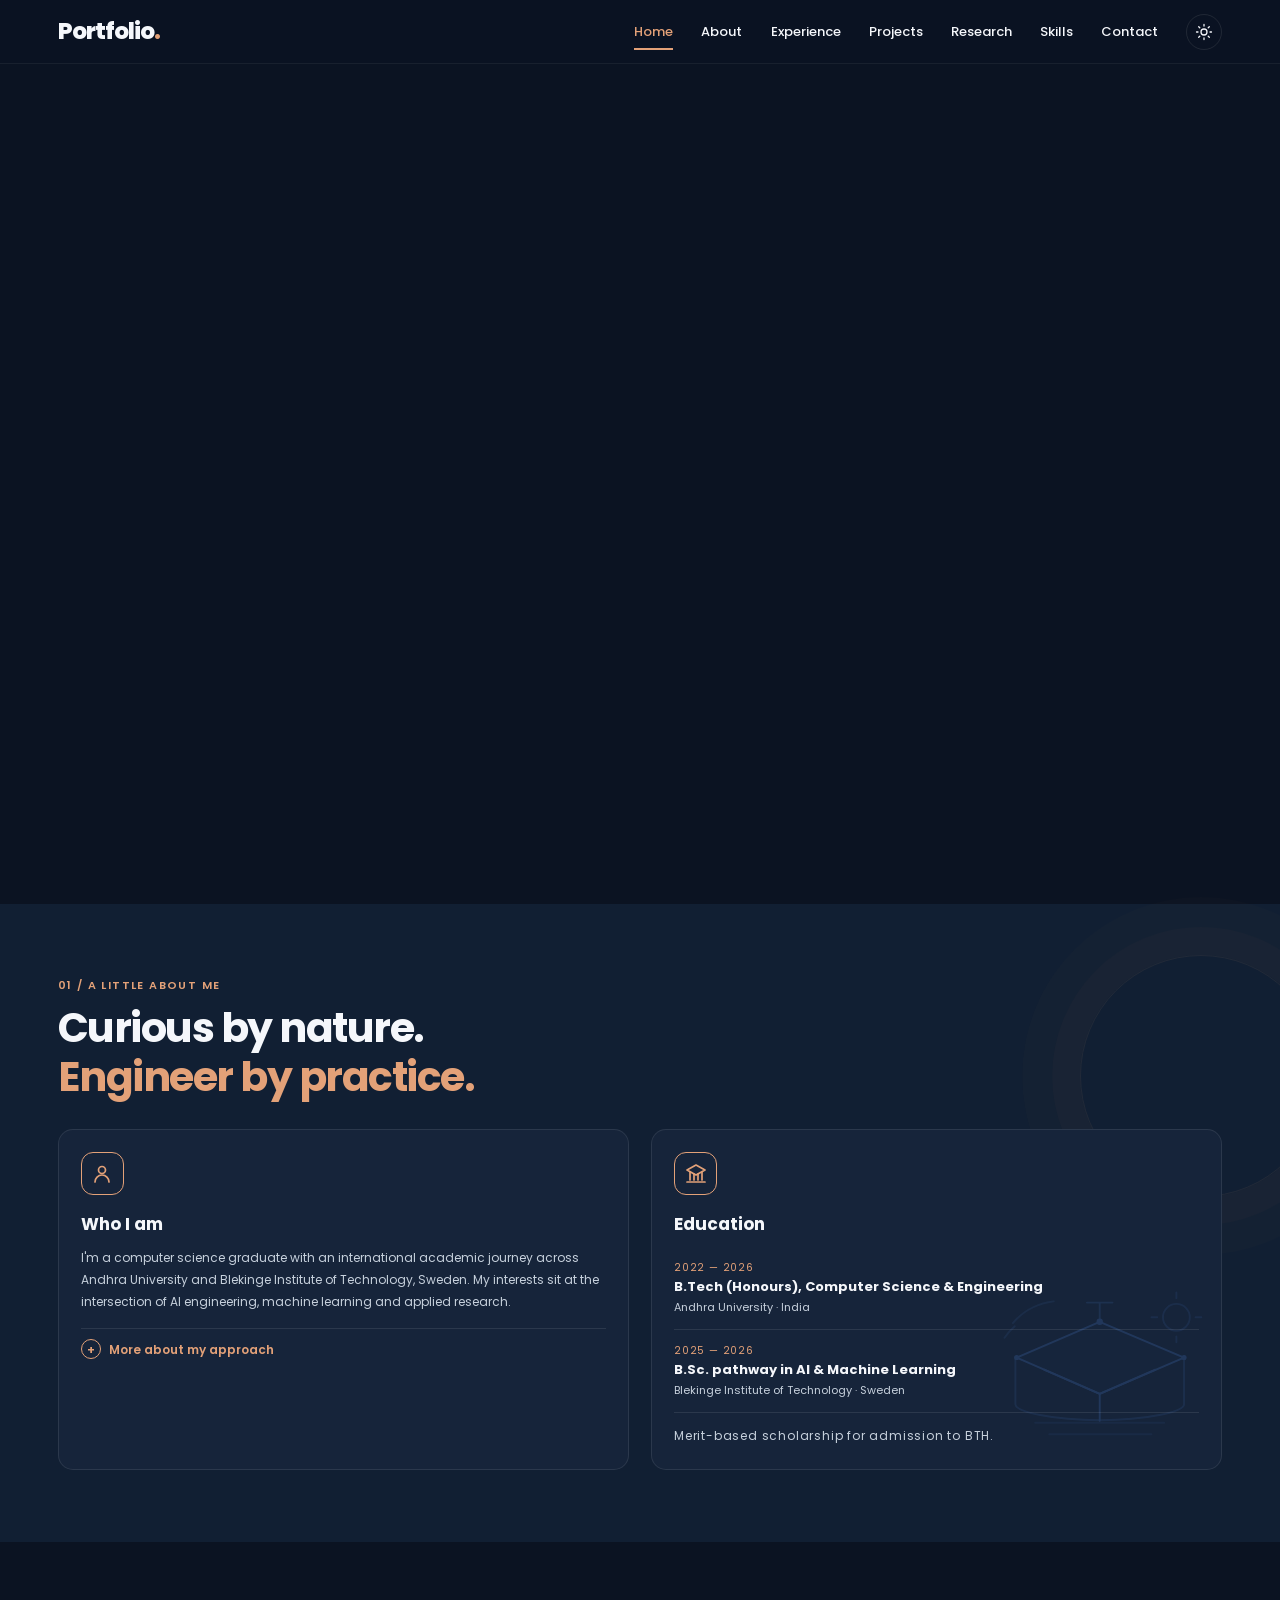
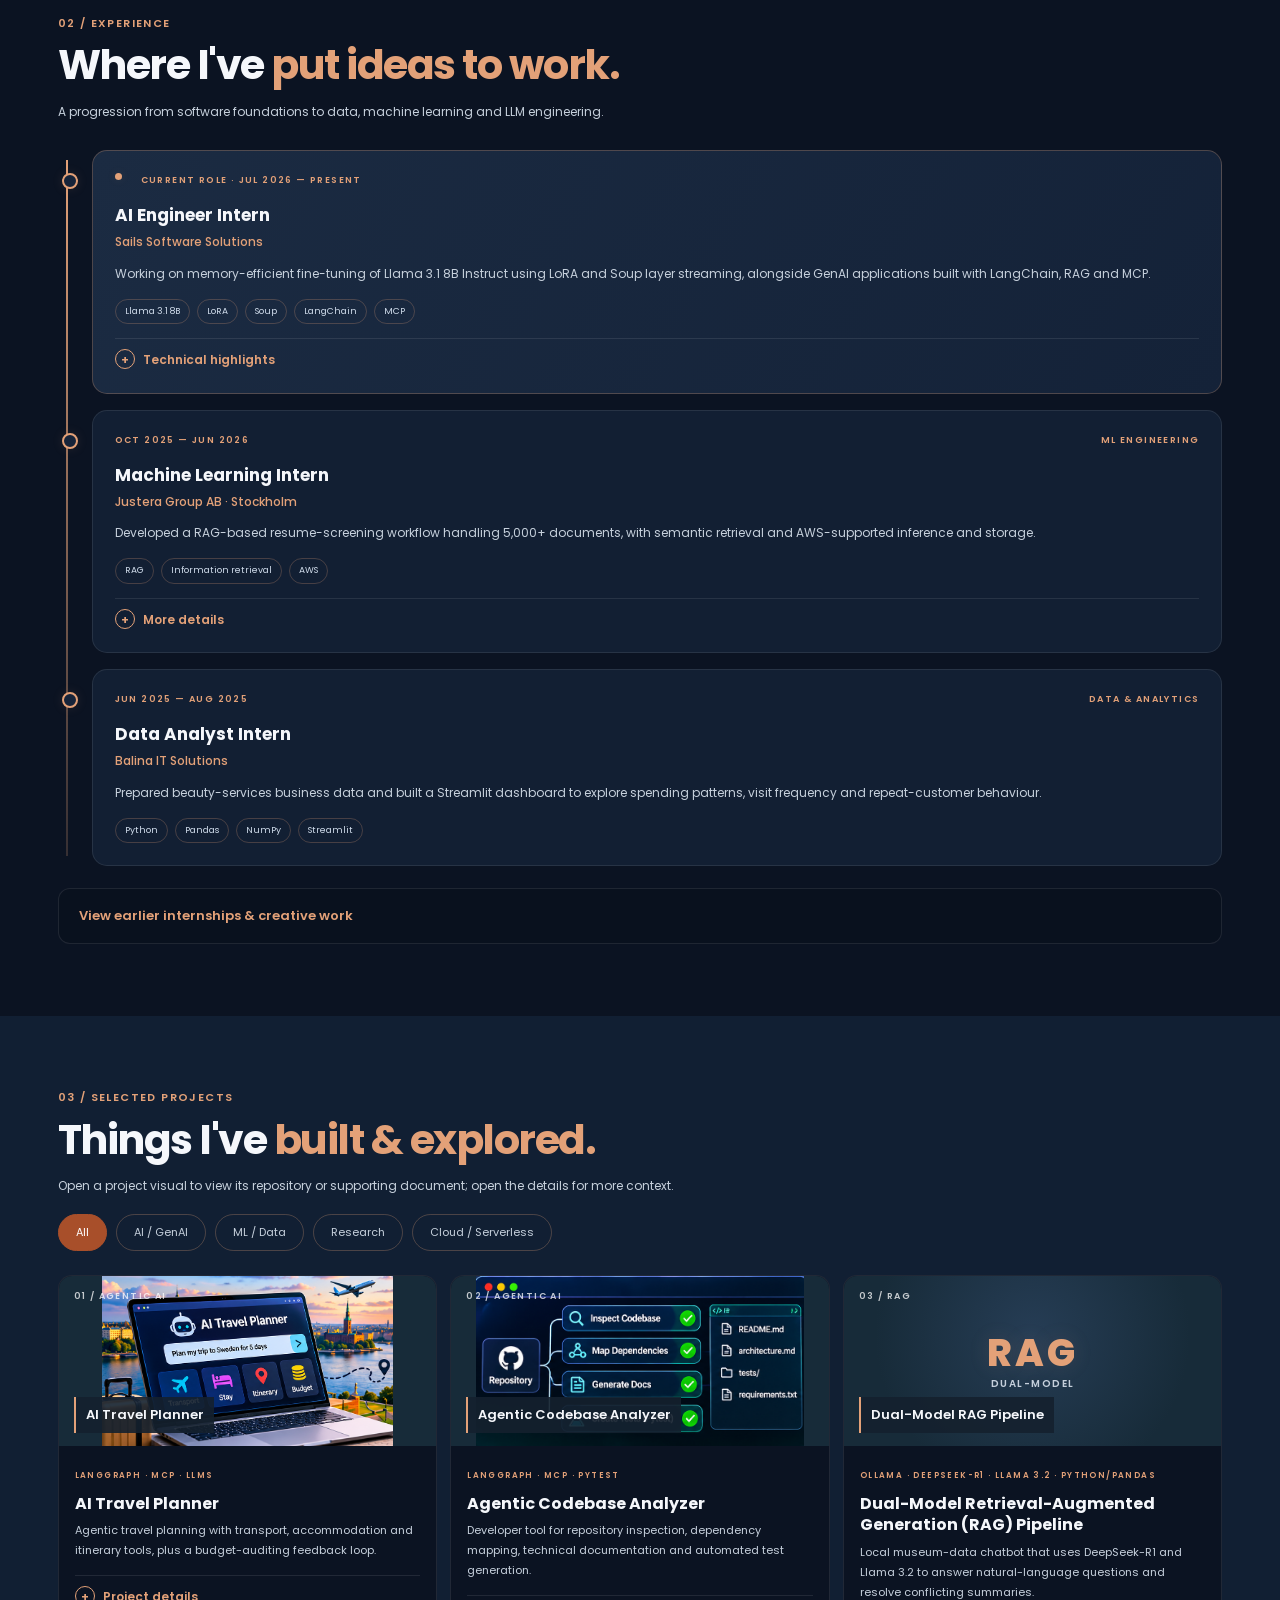
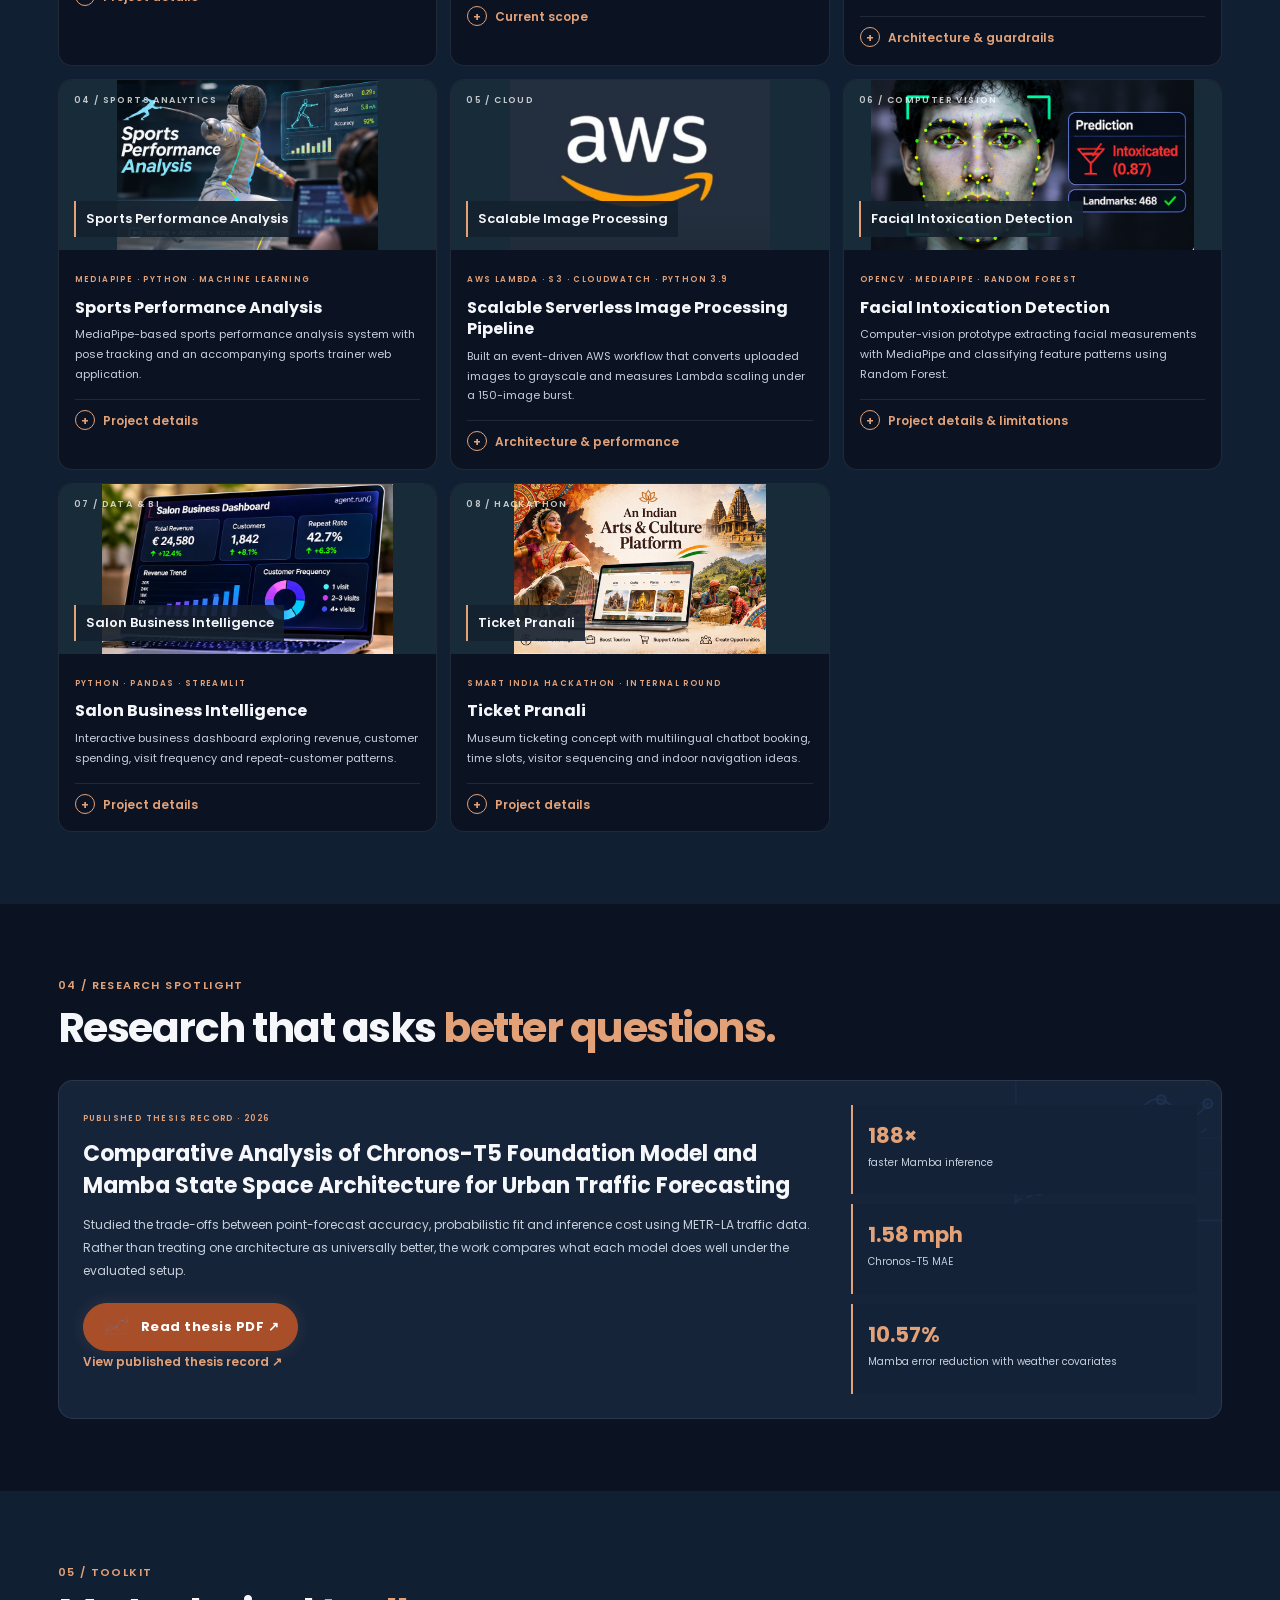
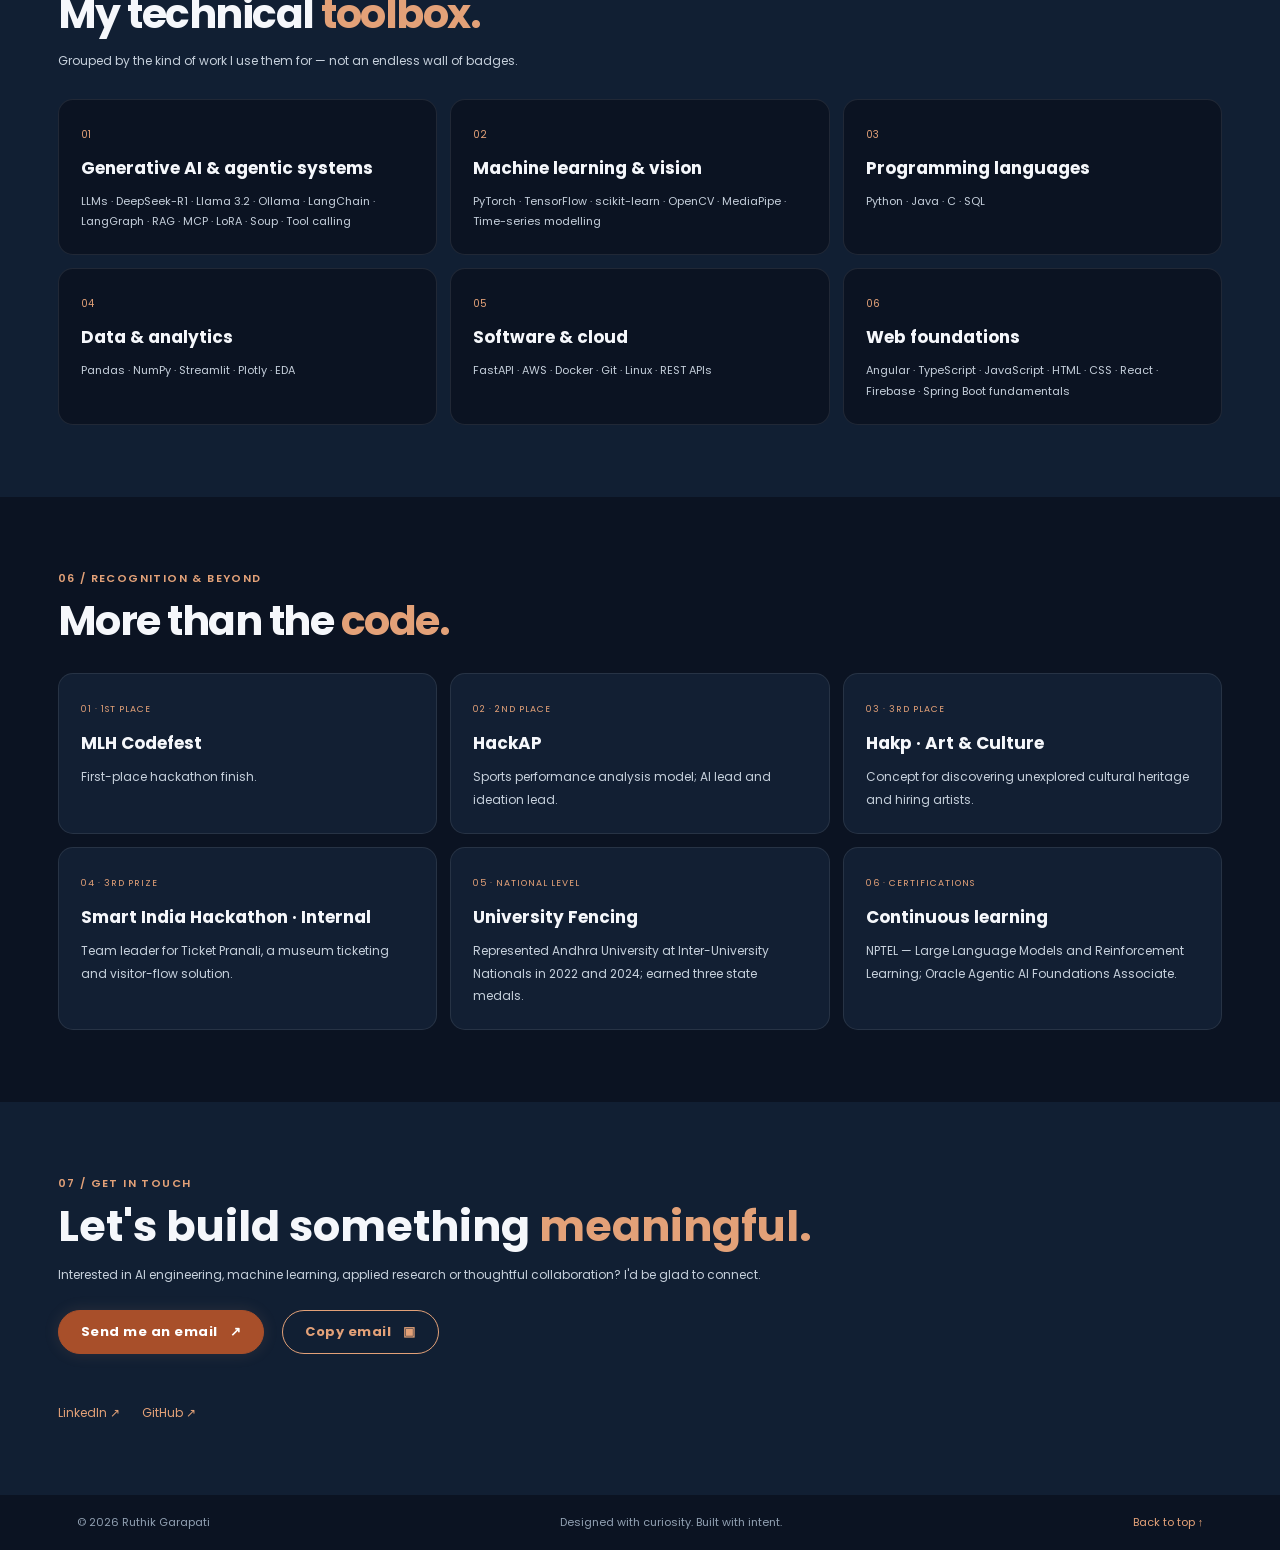
==== commit 7639de7b: "Added documents and changed theme" ====
--- a/index.html
+++ b/index.html
@@ -3,7 +3,7 @@
 <head>
   <meta charset="utf-8">
   <meta name="viewport" content="width=device-width, initial-scale=1">
-  <meta name="theme-color" content="#1f242d">
+  <meta name="theme-color" content="#0b1322">
   <meta name="description" content="Ruthik Garapati — AI/ML Engineer working on LLM applications, agentic systems, machine learning and applied research.">
   <meta property="og:title" content="Ruthik Garapati | AI/ML Engineer">
   <meta property="og:description" content="Projects, research and engineering experience in AI, machine learning and intelligent systems.">
@@ -19,7 +19,7 @@
     <a class="logo" href="#home">Portfolio<span>.</span></a>
     <button class="menu-toggle" id="menuToggle" aria-label="Open navigation" aria-expanded="false" aria-controls="navbar"><span></span><span></span><span></span></button>
     <nav class="navbar" id="navbar" aria-label="Main navigation">
-      <a class="active" href="#home">Home</a><a href="#about">About</a><a href="#experience">Experience</a><a href="#projects">Projects</a><a href="#research">Research</a><a href="#skills">Skills</a><a href="#contact">Contact</a>
+      <a class="active" href="#home">Home</a><a href="#about">About</a><a href="#experience">Experience</a><a href="#projects">Projects</a><a href="#research">Research</a><a href="#skills">Skills</a><a href="#contact">Contact</a><button class="theme-toggle" id="themeToggle" type="button" aria-label="Switch to light theme" title="Switch to light theme" aria-pressed="false"><svg viewBox="0 0 24 24" aria-hidden="true" focusable="false"><g class="theme-icon-sun"><circle cx="12" cy="12" r="4"></circle><path d="M12 2v2m0 16v2M4.93 4.93l1.42 1.42m11.3 11.3 1.42 1.42M2 12h2m16 0h2M4.93 19.07l1.42-1.42m11.3-11.3 1.42-1.42"></path></g><path class="theme-icon-moon" d="M20.3 15.3A8.5 8.5 0 0 1 8.7 3.7 8.5 8.5 0 1 0 20.3 15.3Z"></path></svg></button>
     </nav>
   </header>
 
@@ -49,8 +49,8 @@
     <section class="about section alt" id="about">
       <div class="section-heading reveal"><p class="section-kicker">01 / A LITTLE ABOUT ME</p><h2>Curious by nature.<br><span>Engineer by practice.</span></h2></div>
       <div class="about-grid">
-        <article class="info-card reveal"><div class="card-icon">✳</div><h3>Who I am</h3><p>I'm a computer science graduate with an international academic journey across Andhra University and Blekinge Institute of Technology, Sweden. My interests sit at the intersection of AI engineering, machine learning and applied research.</p><details class="more-details"><summary>More about my approach</summary><p>I enjoy understanding systems from first principles: how data flows, how models behave, where retrieval fails, and how an idea becomes a reliable application. I value clear reasoning, measurable results and thoughtful implementation.</p></details></article>
-        <article class="info-card education-card reveal reveal-delay"><div class="card-icon">⌂</div><h3>Education</h3><div class="education-item"><span>2022 — 2026</span><strong>B.Tech (Honours), Computer Science & Engineering</strong><small>Andhra University · India</small></div><div class="education-item"><span>2025 — 2026</span><strong>B.Sc. pathway in AI & Machine Learning</strong><small>Blekinge Institute of Technology · Sweden</small></div><p class="education-note">Merit-based scholarship for admission to BTH.</p></article>
+        <article class="info-card reveal"><div class="card-icon" aria-hidden="true"><svg viewBox="0 0 24 24"><circle cx="12" cy="8" r="3.5"></circle><path d="M5 20a7 7 0 0 1 14 0"></path></svg></div><h3>Who I am</h3><p>I'm a computer science graduate with an international academic journey across Andhra University and Blekinge Institute of Technology, Sweden. My interests sit at the intersection of AI engineering, machine learning and applied research.</p><details class="more-details"><summary>More about my approach</summary><p>I enjoy understanding systems from first principles: how data flows, how models behave, where retrieval fails, and how an idea becomes a reliable application. I value clear reasoning, measurable results and thoughtful implementation.</p></details></article>
+        <article class="info-card education-card reveal reveal-delay"><div class="card-icon" aria-hidden="true"><svg viewBox="0 0 24 24"><path d="m3 8 9-5 9 5-9 5-9-5Z"></path><path d="M6 10v8m4-6v6m4-6v6m4-8v8M3 20h18"></path></svg></div><h3>Education</h3><div class="education-item"><span>2022 — 2026</span><strong>B.Tech (Honours), Computer Science & Engineering</strong><small>Andhra University · India</small></div><div class="education-item"><span>2025 — 2026</span><strong>B.Sc. pathway in AI & Machine Learning</strong><small>Blekinge Institute of Technology · Sweden</small></div><p class="education-note">Merit-based scholarship for admission to BTH.</p></article>
       </div>
     </section>
 
@@ -64,7 +64,7 @@
       <details class="experience-more reveal"><summary>View earlier internships & creative work</summary><div class="earlier-grid">
         <article><span>DATA SCIENCE</span><h3>Data Science Intern · Oasis Infobyte</h3><p>Built foundational experience in data exploration, preprocessing and introductory data-science workflows.</p></article>
         <article><span>MACHINE LEARNING</span><h3>ML Intern · Bharat Intern</h3><p>Developed familiarity with core machine-learning concepts, algorithms and introductory deep-learning tools.</p></article>
-        <article><span>CREATIVE & DIGITAL OUTREACH</span><h3>Video Editor & Content Volunteer · Edumoo Club</h3><p>Created Canva videos, posters and promotional copy for the club's official LinkedIn and Instagram channels; recognised for creative contributions.</p></article>
+        <article><span>CREATIVE & DIGITAL OUTREACH</span><h3>Video Editor & Content Volunteer · Edumoon Club</h3><p>Created Canva videos, posters and promotional copy for the club's official LinkedIn and Instagram channels; recognised for creative contributions.</p></article>
         <article><span>WEB FOUNDATIONS</span><h3>Foundational Web Development Internship</h3><p>Learned HTML, CSS, JavaScript, introductory Spring Boot, UI fundamentals, debugging and programming logic; also built a personal portfolio website.</p></article>
         <article><span>WEB DEVELOPMENT</span><h3>Web Developer Intern</h3><p>Built an e-commerce proof of concept with Angular and TypeScript, including product categories, search, availability views and cart operations.</p></article>
 
@@ -72,27 +72,29 @@
     </section>
 
     <section class="projects section alt" id="projects">
-      <div class="section-heading reveal"><p class="section-kicker">03 / SELECTED PROJECTS</p><h2>Things I've <span>built & explored.</span></h2><p class="section-summary">A concise selection. Hover over a visual to reveal its project link; open the details for more context.</p></div>
-      <div class="project-filters reveal" role="group" aria-label="Filter projects"><button class="filter active" data-filter="all" aria-pressed="true">All</button><button class="filter" data-filter="ai" aria-pressed="false">AI / GenAI</button><button class="filter" data-filter="ml" aria-pressed="false">ML / Data</button><button class="filter" data-filter="research" aria-pressed="false">Research</button></div>
+      <div class="section-heading reveal"><p class="section-kicker">03 / SELECTED PROJECTS</p><h2>Things I've <span>built & explored.</span></h2><p class="section-summary">Open a project visual to view its repository or supporting document; open the details for more context.</p></div>
+      <div class="project-filters reveal" role="group" aria-label="Filter projects"><button class="filter active" data-filter="all" aria-pressed="true">All</button><button class="filter" data-filter="ai" aria-pressed="false">AI / GenAI</button><button class="filter" data-filter="ml" aria-pressed="false">ML / Data</button><button class="filter" data-filter="research" aria-pressed="false">Research</button><button class="filter" data-filter="cloud" aria-pressed="false">Cloud / Serverless</button></div>
       <div class="project-grid" id="projectGrid">
         <article class="project-card reveal" data-category="ai"><div class="project-art"><img class="project-image" src="assets/images/TravelPlanner.png" alt="AI Travel Planner project preview" loading="lazy"><span class="art-number">01 / AGENTIC AI</span><span class="art-project-name">AI Travel Planner</span><a class="art-link" href="https://github.com/garapatiruthik/Project-Agentic-AI" target="_blank" rel="noopener noreferrer" aria-label="Open AI Travel Planner GitHub repository">View project ↗</a></div><div class="project-body"><span class="project-type">LANGGRAPH · MCP · LLMS</span><h3>AI Travel Planner</h3><p>Agentic travel planning with transport, accommodation and itinerary tools, plus a budget-auditing feedback loop.</p><details class="more-details"><summary>Project details</summary><p>Uses LangGraph orchestration and custom MCP servers to connect external services such as maps, flight information and web search. The planner revises selections when the estimated trip cost exceeds the user's budget.</p></details></div></article>
-        <article class="project-card reveal" data-category="ai"><div class="project-art"><img class="project-image" src="assets/images/CodeAnalyzer.png" alt="Agentic Codebase Analyzer project preview" loading="lazy"><span class="art-number">02 / IN DEVELOPMENT</span><span class="art-project-name">Agentic Codebase Analyzer</span><a class="art-link" href="#contact" aria-label="Discuss the codebase analyzer project">Discuss project ↗</a></div><div class="project-body"><span class="project-type">LANGGRAPH · MCP · PYTEST</span><h3>Agentic Codebase Analyzer</h3><p>In-progress developer tool for repository inspection, dependency mapping, technical documentation and automated test generation.</p><details class="more-details"><summary>Current scope</summary><p>Designed to inspect Python project structure, generate architecture summaries and pytest cases, then analyse execution failures. Public repository and measured benchmark results are not yet ready to showcase.</p></details></div></article>
-        <article class="project-card reveal" data-category="ml"><div class="project-art"><img class="project-image" src="assets/images/SportsAnalytics.png" alt="Sports Performance Analysis project preview" loading="lazy"><span class="art-number">03 / SPORTS ANALYTICS</span><span class="art-project-name">Sports Performance Analysis</span><a class="art-link" href="#recognition" aria-label="View sports analytics hackathon achievement">View achievement ↗</a></div><div class="project-body"><span class="project-type">MEDIAPIPE · PYTHON · MACHINE LEARNING</span><h3>Sports Performance Analysis</h3><p>MediaPipe-based sports performance analysis system with pose tracking and an accompanying sports trainer web application.</p><details class="more-details"><summary>Project details</summary><p>Developed as part of a hackathon team, contributing as AI lead and ideation lead to a solution focused on analysing athletic movements and supporting sports training.</p></details></div></article>
-        <article class="project-card reveal" data-category="ml"><div class="project-art"><img class="project-image" src="assets/images/FaceDetection.png" alt="Facial Intoxication Detection project preview" loading="lazy"><span class="art-number">04 / COMPUTER VISION</span><span class="art-project-name">Facial Intoxication Detection</span><a class="art-link" href="https://github.com/garapatiruthik/Facial-Intoxication-detection" target="_blank" rel="noopener noreferrer" aria-label="Open facial intoxication detection repository">View project ↗</a></div><div class="project-body"><span class="project-type">OPENCV · MEDIAPIPE · RANDOM FOREST</span><h3>Facial Intoxication Detection</h3><p>Computer-vision prototype extracting facial measurements with MediaPipe and classifying feature patterns using Random Forest.</p><details class="more-details"><summary>Project details & limitations</summary><p>Built as an educational ML prototype with a Streamlit interface. It is not validated for medical, legal or safety-critical decisions.</p></details></div></article>
-        <article class="project-card reveal" data-category="ml"><div class="project-art"><img class="project-image" src="assets/images/BusinessIntelligence.png" alt="Salon Business Intelligence project preview" loading="lazy"><span class="art-number">05 / DATA & BI</span><span class="art-project-name">Salon Business Intelligence</span><a class="art-link" href="#experience" aria-label="View data analyst experience">View experience ↗</a></div><div class="project-body"><span class="project-type">PYTHON · PANDAS · STREAMLIT</span><h3>Salon Business Intelligence</h3><p>Interactive business dashboard exploring revenue, customer spending, visit frequency and repeat-customer patterns.</p><details class="more-details"><summary>Project details</summary><p>Cleaned and transformed business records into analysis-ready data, then presented key indicators through a Streamlit dashboard.</p></details></div></article>
-        <article class="project-card reveal" data-category="ai"><div class="project-art"><img class="project-image" src="assets/images/TicketPranali.png" alt="Ticket Pranali project preview" loading="lazy"><span class="art-number">06 / HACKATHON</span><span class="art-project-name">Ticket Pranali</span><a class="art-link" href="#recognition" aria-label="View Ticket Pranali hackathon recognition">View achievement ↗</a></div><div class="project-body"><span class="project-type">SMART INDIA HACKATHON · INTERNAL ROUND</span><h3>Ticket Pranali</h3><p>Museum ticketing concept with multilingual chatbot booking, time slots, visitor sequencing and indoor navigation ideas.</p><details class="more-details"><summary>Project details</summary><p>Led the team in shaping a visitor-focused solution combining conversational booking, payment concepts and analytics for museum operations. Won third prize in the internal round.</p></details></div></article>
+        <article class="project-card reveal" data-category="ai"><div class="project-art"><img class="project-image" src="assets/images/CodeAnalyzer.png" alt="Agentic Codebase Analyzer project preview" loading="lazy"><span class="art-number">02 / AGENTIC AI</span><span class="art-project-name">Agentic Codebase Analyzer</span><a class="art-link" href="https://github.com/garapatiruthik/Agentic-Codebase-Analyzer-Test-Generator" target="_blank" rel="noopener noreferrer" aria-label="Open Agentic Codebase Analyzer GitHub repository">View project ↗</a></div><div class="project-body"><span class="project-type">LANGGRAPH · MCP · PYTEST</span><h3>Agentic Codebase Analyzer</h3><p>Developer tool for repository inspection, dependency mapping, technical documentation and automated test generation.</p><details class="more-details"><summary>Current scope</summary><p>Designed to inspect Python project structure, generate architecture summaries and pytest cases, then analyse execution failures.</p></details></div></article>
+        <article class="project-card reveal" data-category="ai"><div class="project-art rag-project-art"><div class="rag-art-label" aria-hidden="true">RAG<small>DUAL-MODEL</small></div><span class="art-number">03 / RAG</span><span class="art-project-name">Dual-Model RAG Pipeline</span><a class="art-link" href="assets/documents/Dual%20model%20RAG.pdf" target="_blank" rel="noopener noreferrer" aria-label="Read the Dual-Model RAG project document">Read project PDF ↗</a></div><div class="project-body"><span class="project-type">OLLAMA · DEEPSEEK-R1 · LLAMA 3.2 · PYTHON/PANDAS</span><h3>Dual-Model Retrieval-Augmented Generation (RAG) Pipeline</h3><p>Local museum-data chatbot that uses DeepSeek-R1 and Llama 3.2 to answer natural-language questions and resolve conflicting summaries.</p><details class="more-details"><summary>Architecture & guardrails</summary><p>Ollama orchestrates both local models. A query engine generates executable Python Pandas code from natural-language questions, strips Markdown from generated code with a regex cleaner, and handles references to unavailable fields without crashing.</p><p>A Llama 3.2 “Judge” checks model summaries against the raw museum data, resolves factual disagreements, and produces one unified response. A 10-row guard asks for query refinement when more than ten artifacts match.</p><p>Skills: retrieval-augmented generation, large language models, Ollama, Python/Pandas, multi-agent architecture, and AI conflict resolution.</p><a class="project-document-link" href="https://github.com/garapatiruthik/MultiAgent-RAG" target="_blank" rel="noopener noreferrer">View GitHub repository ↗</a></details></div></article>
+        <article class="project-card reveal" data-category="ml"><div class="project-art"><img class="project-image" src="assets/images/SportsAnalytics.png" alt="Sports Performance Analysis project preview" loading="lazy"><span class="art-number">04 / SPORTS ANALYTICS</span><span class="art-project-name">Sports Performance Analysis</span><a class="art-link" href="#recognition" aria-label="View sports analytics hackathon achievement">View achievement ↗</a></div><div class="project-body"><span class="project-type">MEDIAPIPE · PYTHON · MACHINE LEARNING</span><h3>Sports Performance Analysis</h3><p>MediaPipe-based sports performance analysis system with pose tracking and an accompanying sports trainer web application.</p><details class="more-details"><summary>Project details</summary><p>Developed as part of a hackathon team, contributing as AI lead and ideation lead to a solution focused on analysing athletic movements and supporting sports training.</p></details></div></article>
+        <article class="project-card reveal" data-category="cloud"><div class="project-art"><img class="project-image" src="assets/images/AWS.png" alt="Amazon Web Services logo for the serverless image processing project" loading="lazy"><span class="art-number">05 / CLOUD</span><span class="art-project-name">Scalable Image Processing</span><a class="art-link" href="assets/documents/Scalable%20Serverless%20Image%20Processing.pdf" target="_blank" rel="noopener noreferrer" aria-label="Read the serverless image processing project document">Read project PDF ↗</a></div><div class="project-body"><span class="project-type">AWS LAMBDA · S3 · CLOUDWATCH · PYTHON 3.9</span><h3>Scalable Serverless Image Processing Pipeline</h3><p>Built an event-driven AWS workflow that converts uploaded images to grayscale and measures Lambda scaling under a 150-image burst.</p><details class="more-details"><summary>Architecture & performance</summary><p>S3 object-created notifications trigger a Python 3.9 Lambda function. Pillow (PIL), packaged in a Lambda Layer, converts each image to grayscale before saving it in an output bucket; Boto3 connects the workflow to AWS services.</p><p>Least-privilege IAM roles permit only the required S3 read/write and CloudWatch logging access. A multithreaded CloudShell load script submitted 150 images; CloudWatch recorded scale-out to 36 concurrent Lambda environments, followed by scale-in to zero after processing.</p><p>The default 3,000 ms timeout correlated with a 33% error rate. Proposed production tuning: raise memory from 128 MB to 512 MB and extend the timeout to 10 seconds.</p><p><a class="project-document-link" href="assets/documents/Scalable%20Serverless%20Image%20Processing.pdf" target="_blank" rel="noopener noreferrer">Read serverless image processing report (PDF) ↗</a></p></details></div></article>
+        <article class="project-card reveal" data-category="ml"><div class="project-art"><img class="project-image" src="assets/images/FaceDetection.png" alt="Facial Intoxication Detection project preview" loading="lazy"><span class="art-number">06 / COMPUTER VISION</span><span class="art-project-name">Facial Intoxication Detection</span><a class="art-link" href="https://github.com/garapatiruthik/Facial-Intoxication-detection" target="_blank" rel="noopener noreferrer" aria-label="Open facial intoxication detection repository">View project ↗</a></div><div class="project-body"><span class="project-type">OPENCV · MEDIAPIPE · RANDOM FOREST</span><h3>Facial Intoxication Detection</h3><p>Computer-vision prototype extracting facial measurements with MediaPipe and classifying feature patterns using Random Forest.</p><details class="more-details"><summary>Project details & limitations</summary><p>Built as an educational ML prototype with a Streamlit interface. It is not validated for medical, legal or safety-critical decisions.</p></details></div></article>
+        <article class="project-card reveal" data-category="ml"><div class="project-art"><img class="project-image" src="assets/images/BusinessIntelligence.png" alt="Salon Business Intelligence project preview" loading="lazy"><span class="art-number">07 / DATA & BI</span><span class="art-project-name">Salon Business Intelligence</span><a class="art-link" href="#experience" aria-label="View data analyst experience">View experience ↗</a></div><div class="project-body"><span class="project-type">PYTHON · PANDAS · STREAMLIT</span><h3>Salon Business Intelligence</h3><p>Interactive business dashboard exploring revenue, customer spending, visit frequency and repeat-customer patterns.</p><details class="more-details"><summary>Project details</summary><p>Cleaned and transformed business records into analysis-ready data, then presented key indicators through a Streamlit dashboard.</p></details></div></article>
+        <article class="project-card reveal" data-category="ai"><div class="project-art"><img class="project-image" src="assets/images/TicketPranali.png" alt="Ticket Pranali project preview" loading="lazy"><span class="art-number">08 / HACKATHON</span><span class="art-project-name">Ticket Pranali</span><a class="art-link" href="#recognition" aria-label="View Ticket Pranali hackathon recognition">View achievement ↗</a></div><div class="project-body"><span class="project-type">SMART INDIA HACKATHON · INTERNAL ROUND</span><h3>Ticket Pranali</h3><p>Museum ticketing concept with multilingual chatbot booking, time slots, visitor sequencing and indoor navigation ideas.</p><details class="more-details"><summary>Project details</summary><p>Led the team in shaping a visitor-focused solution combining conversational booking, payment concepts and analytics for museum operations. Won third prize in the internal round.</p></details></div></article>
       </div>
     </section>
 
     <section class="research section" id="research">
       <div class="section-heading reveal"><p class="section-kicker">04 / RESEARCH SPOTLIGHT</p><h2>Research that asks <span>better questions.</span></h2></div>
-      <div class="research-card reveal"><div><span class="project-type">PUBLISHED THESIS RECORD · 2026</span><h3>Comparative Analysis of Chronos-T5 Foundation Model and Mamba State Space Architecture for Urban Traffic Forecasting</h3><p>Studied the trade-offs between point-forecast accuracy, probabilistic fit and inference cost using METR-LA traffic data. Rather than treating one architecture as universally better, the work compares what each model does well under the evaluated setup.</p><a class="btn" href="https://bth.diva-portal.org/smash/record.jsf?pid=diva2:2085482" target="_blank" rel="noopener noreferrer">Read thesis <span>↗</span></a></div><div class="research-metrics"><div><strong>188×</strong><span>faster Mamba inference</span></div><div><strong>1.58 mph</strong><span>Chronos-T5 MAE</span></div><div><strong>10.57%</strong><span>Mamba error reduction with weather covariates</span></div></div></div>
+      <div class="research-card reveal"><div><span class="project-type">PUBLISHED THESIS RECORD · 2026</span><h3>Comparative Analysis of Chronos-T5 Foundation Model and Mamba State Space Architecture for Urban Traffic Forecasting</h3><p>Studied the trade-offs between point-forecast accuracy, probabilistic fit and inference cost using METR-LA traffic data. Rather than treating one architecture as universally better, the work compares what each model does well under the evaluated setup.</p><a class="btn thesis-pdf-link" href="assets/documents/Final%20Thesis.pdf" target="_blank" rel="noopener noreferrer" aria-label="Open the urban traffic forecasting thesis PDF"><img src="assets/images/research-illustration.svg" alt=""><span>Read thesis PDF ↗</span></a><p><a class="project-document-link" href="https://bth.diva-portal.org/smash/record.jsf?pid=diva2:2085482" target="_blank" rel="noopener noreferrer">View published thesis record ↗</a></p></div><div class="research-metrics"><div><strong>188×</strong><span>faster Mamba inference</span></div><div><strong>1.58 mph</strong><span>Chronos-T5 MAE</span></div><div><strong>10.57%</strong><span>Mamba error reduction with weather covariates</span></div></div></div>
     </section>
 
     <section class="skills section alt" id="skills">
       <div class="section-heading reveal"><p class="section-kicker">05 / TOOLKIT</p><h2>My technical <span>toolbox.</span></h2><p class="section-summary">Grouped by the kind of work I use them for — not an endless wall of badges.</p></div>
       <div class="skills-grid">
-        <article class="skill-card reveal"><span>01</span><h3>Generative AI & agentic systems</h3><p>LLMs · LangChain · LangGraph · RAG · MCP · LoRA · Soup · Tool calling</p></article>
+        <article class="skill-card reveal"><span>01</span><h3>Generative AI & agentic systems</h3><p>LLMs · DeepSeek-R1 · Llama 3.2 · Ollama · LangChain · LangGraph · RAG · MCP · LoRA · Soup · Tool calling</p></article>
         <article class="skill-card reveal"><span>02</span><h3>Machine learning & vision</h3><p>PyTorch · TensorFlow · scikit-learn · OpenCV · MediaPipe · Time-series modelling</p></article>
         <article class="skill-card reveal"><span>03</span><h3>Programming languages</h3><p>Python · Java · C · SQL</p></article>
         <article class="skill-card reveal"><span>04</span><h3>Data & analytics</h3><p>Pandas · NumPy · Streamlit · Plotly · EDA</p></article>
--- a/portfoliowebsite.css
+++ b/portfoliowebsite.css
@@ -1,11 +1,11 @@
 @import url('https://fonts.googleapis.com/css2?family=Poppins:wght@300;400;500;600;700;800&display=swap');
-:root{--bg:#1f242d;--alt:#323946;--panel:#282f3a;--panel2:#222a35;--text:#f5f7fa;--muted:#c5cbd3;--soft:#929eac;--accent:#00eeff;--line:rgba(255,255,255,.1);--glow:rgba(0,238,255,.22);--max:1160px}
+:root{--bg:#0b1322;--alt:#111f33;--panel:#16243a;--panel2:#121f33;--text:#f5f7fb;--muted:#c6d0dc;--soft:#91a0b2;--accent:#e3a178;--line:rgba(255,255,255,.09);--glow:rgba(227,161,120,.12);--max:1160px}
 *{box-sizing:border-box;margin:0;padding:0}html{scroll-behavior:smooth;scroll-padding-top:85px}body{background:var(--bg);color:var(--text);font-family:Poppins,sans-serif;line-height:1.7;font-size:15px;overflow-x:hidden}a{color:inherit;text-decoration:none}button{font:inherit}img{display:block;max-width:100%}.section{padding:90px max(6%,calc((100% - var(--max))/2))}.alt{background:var(--alt)}
 .header{position:sticky;top:0;z-index:100;background:rgba(31,36,45,.94);backdrop-filter:blur(14px);display:flex;align-items:center;justify-content:space-between;padding:16px max(4.5%,calc((100% - 1320px)/2));border-bottom:1px solid rgba(255,255,255,.06)}.logo{font-size:25px;font-weight:800;letter-spacing:-1px}.logo span{color:var(--accent)}.navbar{display:flex;align-items:center;gap:clamp(17px,2.5vw,36px)}.navbar a{font-size:14px;font-weight:500;transition:.25s;color:var(--text);position:relative}.navbar a:after{content:"";position:absolute;left:0;bottom:-7px;width:0;height:2px;background:var(--accent);transition:.25s}.navbar a:hover,.navbar a.active{color:var(--accent)}.navbar a:hover:after,.navbar a.active:after{width:100%}.menu-toggle{display:none;background:none;border:0;color:var(--text)}
-.home{min-height:calc(100vh - 70px);display:grid;grid-template-columns:1.12fr .88fr;align-items:center;gap:6%;padding-top:65px;padding-bottom:45px}.home-content{max-width:650px}.intro-line,.section-kicker,.project-type,.art-number,.experience-top,.hero-meta,.photo-tag small{font-size:11px;letter-spacing:1.4px;font-weight:600}.intro-line{color:var(--accent);margin-bottom:8px}.home h1{font-size:clamp(48px,6vw,78px);line-height:1.13;letter-spacing:-3px;font-weight:800}.home h1 span,.home h2 span,.section-heading h2 span,.contact h2 span{color:var(--accent)}.home h2{font-size:clamp(23px,2.7vw,34px);font-weight:600;margin:12px 0 18px}.typed-role{display:inline-block;min-width:230px}.typing-caret{font-style:normal;color:var(--accent);animation:blink .8s steps(2,start) infinite}.home-summary{max-width:570px;color:var(--muted);font-size:15px;line-height:1.9}.social-media{display:flex;gap:15px;margin:27px 0}.social-media a{width:43px;height:43px;border:2px solid var(--accent);border-radius:50%;display:grid;place-items:center;color:var(--accent);font-weight:700;font-size:14px;transition:.3s}.social-media a:hover{background:var(--accent);color:#1f242d;box-shadow:0 0 18px var(--glow);transform:translateY(-5px) rotate(5deg)}.home-actions{display:flex;gap:14px;flex-wrap:wrap}.btn{display:inline-flex;align-items:center;gap:12px;padding:12px 25px;border-radius:40px;background:var(--accent);color:#14242a;font-size:14px;font-weight:700;letter-spacing:.5px;box-shadow:0 0 16px var(--glow);border:1px solid var(--accent);cursor:pointer;transition:.3s}.btn:hover{transform:translateY(-4px);box-shadow:0 0 26px rgba(0,238,255,.4)}.btn-outline{background:transparent;color:var(--accent);box-shadow:none}.btn-outline:hover{background:var(--accent);color:#14242a}.hero-meta{display:flex;gap:25px;flex-wrap:wrap;color:var(--soft);font-size:9px;margin-top:37px}.hero-meta i,.status-dot{display:inline-block;width:7px;height:7px;border-radius:50%;background:#54e6a5;box-shadow:0 0 10px #54e6a5;margin-right:7px}.home-img{width:min(100%,490px);justify-self:end;position:relative;animation:float 5s ease-in-out infinite}.photo-frame{width:100%;aspect-ratio:4/4.35;overflow:hidden;border-radius:0 0 0 3px;border:1px solid rgba(0,238,255,.35);box-shadow:0 22px 60px rgba(0,0,0,.28);position:relative}.photo-frame:after{content:"";position:absolute;inset:65% 0 0;background:linear-gradient(transparent,rgba(31,36,45,.5));pointer-events:none}.profile-image{width:100%;height:100%;object-fit:cover;object-position:center 35%;transition:transform .7s,filter .5s}.photo-frame:hover .profile-image{transform:scale(1.06);filter:saturate(1.13)}.photo-tag{position:absolute;left:-24px;bottom:28px;background:#323946;padding:12px 18px;display:flex;align-items:center;gap:12px;box-shadow:0 12px 30px #1118;border-left:3px solid var(--accent)}.photo-tag>span{font-size:22px;color:var(--accent);font-weight:800}.photo-tag strong{display:block;font-size:13px}.photo-tag small{display:block;color:var(--soft);font-size:8px}
-.section-heading{margin-bottom:35px;max-width:760px}.section-kicker{color:var(--accent);margin-bottom:8px}.section-heading h2{font-size:clamp(30px,4vw,45px);line-height:1.2;letter-spacing:-1.5px}.section-summary{color:var(--muted);font-size:13px;margin-top:12px;max-width:660px}.about-grid{display:grid;grid-template-columns:1fr 1fr;gap:22px}.info-card,.experience-card,.skill-card,.recognition-card{background:var(--panel);padding:26px;border-radius:15px;border:1px solid var(--line);transition:transform .35s,border-color .35s,box-shadow .35s}.info-card:hover,.experience-card:hover,.skill-card:hover,.recognition-card:hover{transform:translateY(-7px);border-color:var(--accent);box-shadow:0 15px 35px rgba(0,0,0,.2),0 0 15px rgba(0,238,255,.06)}.card-icon{width:43px;height:43px;border:1px solid var(--accent);border-radius:12px;display:grid;place-items:center;color:var(--accent);font-size:23px;margin-bottom:15px}.info-card h3,.experience-card h3,.skill-card h3,.recognition-card h3{font-size:19px;margin-bottom:8px}.info-card p,.experience-card p,.recognition-card p{font-size:13px;color:var(--muted);line-height:1.85}.education-item{padding:12px 0;border-bottom:1px solid var(--line);display:flex;flex-direction:column}.education-item span,.education-note{font-size:10px;color:var(--accent);letter-spacing:.8px}.education-item strong{font-size:13px}.education-item small{font-size:11px;color:var(--muted)}.education-note{margin-top:12px}.more-details{border-top:1px solid var(--line);margin-top:14px;padding-top:10px}.more-details summary,.experience-more summary{list-style:none;cursor:pointer;color:var(--accent);font-size:12px;font-weight:600;transition:letter-spacing .2s}.more-details summary::-webkit-details-marker,.experience-more summary::-webkit-details-marker{display:none}.more-details summary:before{content:"+";display:inline-grid;place-items:center;border:1px solid var(--accent);border-radius:50%;width:18px;height:18px;margin-right:8px}.more-details[open] summary:before{content:"−"}.more-details[open] summary{margin-bottom:8px}.more-details p{animation:fadeUp .3s ease}
-.experience-grid{display:grid;grid-template-columns:repeat(2,1fr);gap:18px}.experience-card{background:var(--panel2)}.experience-card.featured{grid-column:span 2;background:linear-gradient(120deg,#303b49,#252d39);border-color:rgba(0,238,255,.28)}.experience-top{display:flex;justify-content:space-between;gap:12px;color:var(--accent);font-size:9px;margin-bottom:13px}.experience-card h3{font-size:20px;margin:0}.experience-card h4{font-size:13px;color:var(--accent);font-weight:500;margin:2px 0 10px}.tag-row{display:flex;gap:7px;flex-wrap:wrap;margin-top:14px}.tag-row span{border:1px solid rgba(0,238,255,.2);border-radius:30px;padding:4px 9px;color:#c8faff;font-size:9px;transition:.25s}.experience-card:hover .tag-row span{background:rgba(0,238,255,.08);border-color:var(--accent)}.experience-more{margin-top:22px;padding:16px 20px;border:1px solid var(--line);border-radius:12px;background:rgba(0,0,0,.1)}.experience-more summary{font-size:13px}.earlier-grid{display:grid;grid-template-columns:repeat(2,1fr);gap:14px;margin-top:18px}.earlier-grid article{padding:17px;background:rgba(0,0,0,.13);border-radius:9px}.earlier-grid article>span{font-size:9px;color:var(--accent);letter-spacing:1px}.earlier-grid h3{font-size:13px;margin:6px 0}.earlier-grid p{font-size:11px;color:var(--muted)}
-.project-filters{display:flex;gap:9px;flex-wrap:wrap;margin:-10px 0 24px}.filter{padding:8px 17px;border:1px solid rgba(0,238,255,.25);border-radius:25px;color:var(--muted);background:transparent;cursor:pointer;font-size:11px;transition:.25s}.filter:hover,.filter.active{background:var(--accent);color:#14242a;border-color:var(--accent)}.project-grid{display:grid;grid-template-columns:repeat(3,minmax(0,1fr));gap:18px}.project-card{background:var(--bg);border:1px solid var(--line);border-radius:14px;overflow:hidden;transition:transform .35s,border-color .35s,box-shadow .35s}.project-card:hover{transform:translateY(-8px);border-color:var(--accent);box-shadow:0 18px 40px rgba(0,0,0,.25)}.project-card[hidden]{display:none}.project-art{height:190px;position:relative;overflow:hidden;display:flex;align-items:center;justify-content:center;background:#172b39}.art-number{position:absolute;left:15px;top:13px;color:rgba(255,255,255,.75);font-size:9px;z-index:2}.art-link{position:absolute;inset:0;display:flex;align-items:center;justify-content:center;background:rgba(5,14,23,.78);color:var(--accent);font-size:15px;font-weight:700;letter-spacing:.4px;opacity:0;transform:translateY(12px);transition:.35s;z-index:3}.project-art:hover .art-link,.project-art:focus-within .art-link{opacity:1;transform:translateY(0)}.project-body{padding:19px}.project-type{color:var(--accent);font-size:8px}.project-body h3{font-size:18px;line-height:1.35;margin:7px 0}.project-body>p{font-size:11px;color:var(--muted);line-height:1.8}.project-body .more-details p{font-size:11px}.art-travel{background:radial-gradient(circle at 70% 35%,#236e80,#142b3d 65%)}.mini-map{width:68%;height:105px;border:1px solid #8be8e6;border-radius:50%;transform:rotate(-18deg);position:relative;background:repeating-linear-gradient(0deg,transparent 0 17px,#ffffff13 18px),repeating-linear-gradient(90deg,transparent 0 17px,#ffffff13 18px)}.mini-map:after{content:"";position:absolute;left:15%;top:55%;width:70%;height:2px;background:var(--accent);transform:rotate(-22deg);box-shadow:0 0 12px var(--accent)}.mini-map b{position:absolute;z-index:1;color:#10222d;background:var(--accent);border-radius:50%;width:20px;height:20px;display:grid;place-items:center;font-size:10px}.mini-map b:nth-child(2){left:14%;top:24%}.mini-map b:nth-child(3){right:20%;top:18%}.mini-map b:nth-child(4){right:18%;bottom:10%}.art-caption{position:absolute;bottom:16px;left:17px;background:#14212ee8;padding:9px 13px;border-left:2px solid var(--accent);display:flex;flex-direction:column}.art-caption small,.art-caption span{font-size:8px;color:#b8c9d5}.art-caption strong{font-size:13px}.art-rag{background:radial-gradient(circle at 50% 40%,#38516d,#172333 72%)}.doc-visual{display:flex;gap:-20px;align-items:center}.doc-visual div{width:78px;height:100px;background:#e7edf4;border-radius:5px;box-shadow:0 7px 20px #0005;border-top:8px solid #6adccf;padding:22px 8px}.doc-visual div+div{margin-left:-48px;transform:rotate(8deg);background:#d4e0ec}.doc-visual div+div+div{transform:rotate(-8deg);background:#fff}.doc-visual div:after{content:"";display:block;height:4px;background:#9aabbc;box-shadow:0 12px #c4ced8,0 24px #c4ced8,0 36px #c4ced8}.rag-chip{position:absolute;bottom:17px;background:#101d2b;padding:8px 13px;border-radius:5px;color:#c4e7eb;font-size:9px}.rag-chip b{color:var(--accent);margin-left:12px}.art-thesis{background:linear-gradient(135deg,#1c2d43,#1a4652)}.thesis-chart{width:82%;display:grid;gap:17px;margin-top:20px}.thesis-chart div{display:grid;grid-template-columns:85px 1fr 45px;align-items:center;gap:8px;font-size:8px}.thesis-chart i{height:12px;border-radius:3px;background:linear-gradient(90deg,#00eeff,#75dec6)}.thesis-chart .long{width:100%}.thesis-chart .short{width:8%}.thesis-chart b{font-size:8px}.art-thesis>small{position:absolute;bottom:15px;color:#b8cbd4;font-size:8px;letter-spacing:1px}.art-vision{background:radial-gradient(circle,#344c63,#172432 70%)}.face-box{width:100px;height:130px;border:1px solid #7ae6e4;border-radius:48% 48% 42% 42%;position:relative;box-shadow:0 0 22px #00eeff25}.face-box:before,.face-box:after{content:"";position:absolute;top:48px;width:12px;height:5px;border:1px solid var(--accent);border-radius:50%}.face-box:before{left:23px}.face-box:after{right:23px}.face-box span{position:absolute;left:49px;top:55px;width:1px;height:29px;background:var(--accent)}.face-box i{position:absolute;left:35px;bottom:25px;width:30px;height:10px;border-bottom:1px solid var(--accent);border-radius:50%}.face-box b{position:absolute;inset:18px 8px;border:1px dashed #00eeff55;border-radius:50%}.vision-label{position:absolute;bottom:17px;color:#bceff0;font-size:9px;letter-spacing:1px}.art-dashboard{background:linear-gradient(145deg,#293c4c,#172431)}.dashboard-mini{width:75%;padding:15px;background:#111e2b;border:1px solid #47717b;border-radius:7px;box-shadow:0 12px 28px #0005}.dash-kpis{display:flex;gap:9px}.dash-kpis i{height:21px;flex:1;background:#274c57;border-radius:3px;border-top:2px solid var(--accent)}.dash-bars{height:66px;display:flex;align-items:end;gap:7px;margin:13px 0 8px;border-bottom:1px solid #506271}.dash-bars b{flex:1;background:linear-gradient(#00eeff,#327b8a);border-radius:2px 2px 0 0}.dash-bars b:nth-child(1){height:35%}.dash-bars b:nth-child(2){height:48%}.dash-bars b:nth-child(3){height:42%}.dash-bars b:nth-child(4){height:70%}.dash-bars b:nth-child(5){height:56%}.dash-bars b:nth-child(6){height:85%}.dash-bars b:nth-child(7){height:95%}.dashboard-mini small{font-size:7px;color:#a5c3ca;letter-spacing:1px}.art-ticket{background:linear-gradient(140deg,#40533e,#1b353a)}.ticket-visual{display:flex;align-items:center;background:#e6f2e9;color:#203a38;padding:16px;border-radius:7px;gap:14px;box-shadow:0 14px 30px #0005}.ticket-visual>b{font-size:29px;color:#327b73;border-right:1px dashed #69928b;padding-right:13px}.ticket-visual div{display:flex;flex-direction:column}.ticket-visual small{font-size:8px;letter-spacing:1px}.ticket-visual strong{font-size:14px}.ticket-visual span{font-size:7px;letter-spacing:1px}.art-code{background:linear-gradient(145deg,#29304a,#172432)}.code-window{width:78%;background:#0d1723;border:1px solid #4b6172;border-radius:7px;padding:18px;display:flex;flex-direction:column;gap:8px;box-shadow:0 12px 30px #0005}.code-window span,.code-window b{font:10px monospace;color:#c3d4e4}.code-window span:before{content:"› ";color:var(--accent)}.code-window b{color:#65dfb1;font-size:9px}
+.home{min-height:calc(100vh - 70px);display:grid;grid-template-columns:1.12fr .88fr;align-items:center;gap:6%;padding-top:65px;padding-bottom:45px}.home-content{max-width:650px}.intro-line,.section-kicker,.project-type,.art-number,.experience-top,.hero-meta,.photo-tag small{font-size:11px;letter-spacing:1.4px;font-weight:600}.intro-line{color:var(--accent);margin-bottom:8px}.home h1{font-size:clamp(48px,6vw,78px);line-height:1.13;letter-spacing:-3px;font-weight:800}.home h1 span,.home h2 span,.section-heading h2 span,.contact h2 span{color:var(--accent)}.home h2{font-size:clamp(23px,2.7vw,34px);font-weight:600;margin:12px 0 18px}.typed-role{display:inline-block;min-width:230px}.typing-caret{font-style:normal;color:var(--accent);animation:blink .8s steps(2,start) infinite}.home-summary{max-width:570px;color:var(--muted);font-size:15px;line-height:1.9}.social-media{display:flex;gap:15px;margin:27px 0}.social-media a{width:43px;height:43px;border:2px solid var(--accent);border-radius:50%;display:grid;place-items:center;color:var(--accent);font-weight:700;font-size:14px;transition:.3s}.social-media a:hover{background:var(--accent);color:#1f242d;box-shadow:0 0 18px var(--glow);transform:translateY(-5px) rotate(5deg)}.home-actions{display:flex;gap:14px;flex-wrap:wrap}.btn{display:inline-flex;align-items:center;gap:12px;padding:12px 25px;border-radius:40px;background:var(--accent);color:#14242a;font-size:14px;font-weight:700;letter-spacing:.5px;box-shadow:0 0 16px var(--glow);border:1px solid var(--accent);cursor:pointer;transition:.3s}.btn:hover{transform:translateY(-4px);box-shadow:0 0 26px rgba(227,161,120,.4)}.btn-outline{background:transparent;color:var(--accent);box-shadow:none}.btn-outline:hover{background:var(--accent);color:#14242a}.hero-meta{display:flex;gap:25px;flex-wrap:wrap;color:var(--soft);font-size:9px;margin-top:37px}.hero-meta i,.status-dot{display:inline-block;width:7px;height:7px;border-radius:50%;background:#e3a178;box-shadow:0 0 10px #e3a178;margin-right:7px}.home-img{width:min(100%,490px);justify-self:end;position:relative;animation:float 5s ease-in-out infinite}.photo-frame{width:100%;aspect-ratio:4/4.35;overflow:hidden;border-radius:0 0 0 3px;border:1px solid rgba(227,161,120,.35);box-shadow:0 22px 60px rgba(0,0,0,.28);position:relative}.photo-frame:after{content:"";position:absolute;inset:65% 0 0;background:linear-gradient(transparent,rgba(31,36,45,.5));pointer-events:none}.profile-image{width:100%;height:100%;object-fit:cover;object-position:center 35%;transition:transform .7s,filter .5s}.photo-frame:hover .profile-image{transform:scale(1.06);filter:saturate(1.13)}.photo-tag{position:absolute;left:-24px;bottom:28px;background:#323946;padding:12px 18px;display:flex;align-items:center;gap:12px;box-shadow:0 12px 30px #1118;border-left:3px solid var(--accent)}.photo-tag>span{font-size:22px;color:var(--accent);font-weight:800}.photo-tag strong{display:block;font-size:13px}.photo-tag small{display:block;color:var(--soft);font-size:8px}
+.section-heading{margin-bottom:35px;max-width:760px}.section-kicker{color:var(--accent);margin-bottom:8px}.section-heading h2{font-size:clamp(30px,4vw,45px);line-height:1.2;letter-spacing:-1.5px}.section-summary{color:var(--muted);font-size:13px;margin-top:12px;max-width:660px}.about-grid{display:grid;grid-template-columns:1fr 1fr;gap:22px}.info-card,.experience-card,.skill-card,.recognition-card{background:var(--panel);padding:26px;border-radius:15px;border:1px solid var(--line);transition:transform .35s,border-color .35s,box-shadow .35s}.info-card:hover,.experience-card:hover,.skill-card:hover,.recognition-card:hover{transform:translateY(-7px);border-color:var(--accent);box-shadow:0 15px 35px rgba(0,0,0,.2),0 0 15px rgba(227,161,120,.06)}.card-icon{width:43px;height:43px;border:1px solid var(--accent);border-radius:12px;display:grid;place-items:center;color:var(--accent);font-size:23px;margin-bottom:15px}.info-card h3,.experience-card h3,.skill-card h3,.recognition-card h3{font-size:19px;margin-bottom:8px}.info-card p,.experience-card p,.recognition-card p{font-size:13px;color:var(--muted);line-height:1.85}.education-item{padding:12px 0;border-bottom:1px solid var(--line);display:flex;flex-direction:column}.education-item span,.education-note{font-size:10px;color:var(--accent);letter-spacing:.8px}.education-item strong{font-size:13px}.education-item small{font-size:11px;color:var(--muted)}.education-note{margin-top:12px}.more-details{border-top:1px solid var(--line);margin-top:14px;padding-top:10px}.more-details summary,.experience-more summary{list-style:none;cursor:pointer;color:var(--accent);font-size:12px;font-weight:600;transition:letter-spacing .2s}.more-details summary::-webkit-details-marker,.experience-more summary::-webkit-details-marker{display:none}.more-details summary:before{content:"+";display:inline-grid;place-items:center;border:1px solid var(--accent);border-radius:50%;width:18px;height:18px;margin-right:8px}.more-details[open] summary:before{content:"−"}.more-details[open] summary{margin-bottom:8px}.more-details p{animation:fadeUp .3s ease}
+.experience-grid{display:grid;grid-template-columns:repeat(2,1fr);gap:18px}.experience-card{background:var(--panel2)}.experience-card.featured{grid-column:span 2;background:linear-gradient(120deg,#303b49,#252d39);border-color:rgba(227,161,120,.28)}.experience-top{display:flex;justify-content:space-between;gap:12px;color:var(--accent);font-size:9px;margin-bottom:13px}.experience-card h3{font-size:20px;margin:0}.experience-card h4{font-size:13px;color:var(--accent);font-weight:500;margin:2px 0 10px}.tag-row{display:flex;gap:7px;flex-wrap:wrap;margin-top:14px}.tag-row span{border:1px solid rgba(227,161,120,.2);border-radius:30px;padding:4px 9px;color:#c8faff;font-size:9px;transition:.25s}.experience-card:hover .tag-row span{background:rgba(227,161,120,.08);border-color:var(--accent)}.experience-more{margin-top:22px;padding:16px 20px;border:1px solid var(--line);border-radius:12px;background:rgba(0,0,0,.1)}.experience-more summary{font-size:13px}.earlier-grid{display:grid;grid-template-columns:repeat(2,1fr);gap:14px;margin-top:18px}.earlier-grid article{padding:17px;background:rgba(0,0,0,.13);border-radius:9px}.earlier-grid article>span{font-size:9px;color:var(--accent);letter-spacing:1px}.earlier-grid h3{font-size:13px;margin:6px 0}.earlier-grid p{font-size:11px;color:var(--muted)}
+.project-filters{display:flex;gap:9px;flex-wrap:wrap;margin:-10px 0 24px}.filter{padding:8px 17px;border:1px solid rgba(227,161,120,.25);border-radius:25px;color:var(--muted);background:transparent;cursor:pointer;font-size:11px;transition:.25s}.filter:hover,.filter.active{background:var(--accent);color:#14242a;border-color:var(--accent)}.project-grid{display:grid;grid-template-columns:repeat(3,minmax(0,1fr));gap:18px}.project-card{background:var(--bg);border:1px solid var(--line);border-radius:14px;overflow:hidden;transition:transform .35s,border-color .35s,box-shadow .35s}.project-card:hover{transform:translateY(-8px);border-color:var(--accent);box-shadow:0 18px 40px rgba(0,0,0,.25)}.project-card[hidden]{display:none}.project-art{height:190px;position:relative;overflow:hidden;display:flex;align-items:center;justify-content:center;background:#172b39}.art-number{position:absolute;left:15px;top:13px;color:rgba(255,255,255,.75);font-size:9px;z-index:2}.art-link{position:absolute;inset:0;display:flex;align-items:center;justify-content:center;background:rgba(5,14,23,.78);color:var(--accent);font-size:15px;font-weight:700;letter-spacing:.4px;opacity:0;transform:translateY(12px);transition:.35s;z-index:3}.project-art:hover .art-link,.project-art:focus-within .art-link{opacity:1;transform:translateY(0)}.project-body{padding:19px}.project-type{color:var(--accent);font-size:8px}.project-body h3{font-size:18px;line-height:1.35;margin:7px 0}.project-body>p{font-size:11px;color:var(--muted);line-height:1.8}.project-body .more-details p{font-size:11px}.art-travel{background:radial-gradient(circle at 70% 35%,#236e80,#142b3d 65%)}.mini-map{width:68%;height:105px;border:1px solid #8be8e6;border-radius:50%;transform:rotate(-18deg);position:relative;background:repeating-linear-gradient(0deg,transparent 0 17px,#ffffff13 18px),repeating-linear-gradient(90deg,transparent 0 17px,#ffffff13 18px)}.mini-map:after{content:"";position:absolute;left:15%;top:55%;width:70%;height:2px;background:var(--accent);transform:rotate(-22deg);box-shadow:0 0 12px var(--accent)}.mini-map b{position:absolute;z-index:1;color:#10222d;background:var(--accent);border-radius:50%;width:20px;height:20px;display:grid;place-items:center;font-size:10px}.mini-map b:nth-child(2){left:14%;top:24%}.mini-map b:nth-child(3){right:20%;top:18%}.mini-map b:nth-child(4){right:18%;bottom:10%}.art-caption{position:absolute;bottom:16px;left:17px;background:#14212ee8;padding:9px 13px;border-left:2px solid var(--accent);display:flex;flex-direction:column}.art-caption small,.art-caption span{font-size:8px;color:#b8c9d5}.art-caption strong{font-size:13px}.art-rag{background:radial-gradient(circle at 50% 40%,#38516d,#172333 72%)}.doc-visual{display:flex;gap:-20px;align-items:center}.doc-visual div{width:78px;height:100px;background:#e7edf4;border-radius:5px;box-shadow:0 7px 20px #0005;border-top:8px solid #6adccf;padding:22px 8px}.doc-visual div+div{margin-left:-48px;transform:rotate(8deg);background:#d4e0ec}.doc-visual div+div+div{transform:rotate(-8deg);background:#fff}.doc-visual div:after{content:"";display:block;height:4px;background:#9aabbc;box-shadow:0 12px #c4ced8,0 24px #c4ced8,0 36px #c4ced8}.rag-chip{position:absolute;bottom:17px;background:#101d2b;padding:8px 13px;border-radius:5px;color:#c4e7eb;font-size:9px}.rag-chip b{color:var(--accent);margin-left:12px}.art-thesis{background:linear-gradient(135deg,#1c2d43,#1a4652)}.thesis-chart{width:82%;display:grid;gap:17px;margin-top:20px}.thesis-chart div{display:grid;grid-template-columns:85px 1fr 45px;align-items:center;gap:8px;font-size:8px}.thesis-chart i{height:12px;border-radius:3px;background:linear-gradient(90deg,#e3a178,#75dec6)}.thesis-chart .long{width:100%}.thesis-chart .short{width:8%}.thesis-chart b{font-size:8px}.art-thesis>small{position:absolute;bottom:15px;color:#b8cbd4;font-size:8px;letter-spacing:1px}.art-vision{background:radial-gradient(circle,#344c63,#172432 70%)}.face-box{width:100px;height:130px;border:1px solid #7ae6e4;border-radius:48% 48% 42% 42%;position:relative;box-shadow:0 0 22px #e3a17825}.face-box:before,.face-box:after{content:"";position:absolute;top:48px;width:12px;height:5px;border:1px solid var(--accent);border-radius:50%}.face-box:before{left:23px}.face-box:after{right:23px}.face-box span{position:absolute;left:49px;top:55px;width:1px;height:29px;background:var(--accent)}.face-box i{position:absolute;left:35px;bottom:25px;width:30px;height:10px;border-bottom:1px solid var(--accent);border-radius:50%}.face-box b{position:absolute;inset:18px 8px;border:1px dashed #e3a17855;border-radius:50%}.vision-label{position:absolute;bottom:17px;color:#bceff0;font-size:9px;letter-spacing:1px}.art-dashboard{background:linear-gradient(145deg,#293c4c,#172431)}.dashboard-mini{width:75%;padding:15px;background:#111e2b;border:1px solid #47717b;border-radius:7px;box-shadow:0 12px 28px #0005}.dash-kpis{display:flex;gap:9px}.dash-kpis i{height:21px;flex:1;background:#274c57;border-radius:3px;border-top:2px solid var(--accent)}.dash-bars{height:66px;display:flex;align-items:end;gap:7px;margin:13px 0 8px;border-bottom:1px solid #506271}.dash-bars b{flex:1;background:linear-gradient(#e3a178,#327b8a);border-radius:2px 2px 0 0}.dash-bars b:nth-child(1){height:35%}.dash-bars b:nth-child(2){height:48%}.dash-bars b:nth-child(3){height:42%}.dash-bars b:nth-child(4){height:70%}.dash-bars b:nth-child(5){height:56%}.dash-bars b:nth-child(6){height:85%}.dash-bars b:nth-child(7){height:95%}.dashboard-mini small{font-size:7px;color:#a5c3ca;letter-spacing:1px}.art-ticket{background:linear-gradient(140deg,#40533e,#1b353a)}.ticket-visual{display:flex;align-items:center;background:#e6f2e9;color:#203a38;padding:16px;border-radius:7px;gap:14px;box-shadow:0 14px 30px #0005}.ticket-visual>b{font-size:29px;color:#327b73;border-right:1px dashed #69928b;padding-right:13px}.ticket-visual div{display:flex;flex-direction:column}.ticket-visual small{font-size:8px;letter-spacing:1px}.ticket-visual strong{font-size:14px}.ticket-visual span{font-size:7px;letter-spacing:1px}.art-code{background:linear-gradient(145deg,#29304a,#172432)}.code-window{width:78%;background:#0d1723;border:1px solid #4b6172;border-radius:7px;padding:18px;display:flex;flex-direction:column;gap:8px;box-shadow:0 12px 30px #0005}.code-window span,.code-window b{font:10px monospace;color:#c3d4e4}.code-window span:before{content:"› ";color:var(--accent)}.code-window b{color:#65dfb1;font-size:9px}
 .research{background:var(--bg)}.research-card{display:grid;grid-template-columns:1.5fr .7fr;gap:35px;padding:30px;background:var(--panel);border:1px solid var(--line);border-radius:15px}.research-card h3{font-size:clamp(18px,2.3vw,25px);line-height:1.45;margin:9px 0 13px}.research-card p{font-size:12px;color:var(--muted);line-height:1.9;margin-bottom:20px}.research-metrics{display:grid;gap:10px}.research-metrics div{padding:13px 15px;background:#1f2935;border-left:2px solid var(--accent);display:flex;flex-direction:column}.research-metrics strong{font-size:24px;color:var(--accent)}.research-metrics span{font-size:10px;color:var(--muted)}.skills-grid{display:grid;grid-template-columns:repeat(3,1fr);gap:15px}.skill-card{background:var(--bg);min-height:155px}.skill-card>span{font-size:10px;color:var(--accent)}.skill-card h3{font-size:15px;margin:8px 0}.skill-card p{font-size:11px;color:var(--muted);line-height:1.9}.recognition{background:var(--bg)}.recognition-grid{display:grid;grid-template-columns:repeat(3,1fr);gap:15px}.recognition-card{position:relative;min-height:150px;background:var(--panel2)}.recognition-card>span{font-size:9px;letter-spacing:1px;color:var(--accent)}.recognition-card h3{font-size:15px;margin:9px 0}.recognition-card p{font-size:11px}.contact{background:var(--alt)}.contact-content{max-width:800px}.contact h2{font-size:clamp(32px,4vw,48px);line-height:1.2}.contact-content>p:not(.section-kicker):not(.copy-feedback){color:var(--muted);font-size:13px;margin:13px 0 24px}.contact-links{display:flex;gap:22px;margin-top:23px}.contact-links a{font-size:12px;color:var(--accent)}.copy-feedback{font-size:11px;color:#65dfb1;margin-top:8px;min-height:18px}.footer{display:flex;justify-content:space-between;gap:20px;flex-wrap:wrap;padding:22px 6%;font-size:11px;color:var(--soft)}.footer a{color:var(--accent)}
 .reveal{opacity:0;transform:translateY(24px);transition:opacity .75s ease,transform .75s cubic-bezier(.2,.7,.2,1)}.reveal.visible{opacity:1;transform:translateY(0)}.reveal-delay{transition-delay:.15s}.project-card:nth-child(2n).visible{transition-delay:.08s}.project-card:nth-child(3n).visible{transition-delay:.14s}@keyframes float{0%,100%{transform:translateY(0)}50%{transform:translateY(-12px)}}@keyframes blink{50%{opacity:0}}@keyframes fadeUp{from{opacity:0;transform:translateY(6px)}to{opacity:1;transform:translateY(0)}}
 @media(max-width:950px){.navbar{gap:14px}.navbar a{font-size:12px}.project-grid{grid-template-columns:repeat(2,minmax(0,1fr))}.home{gap:4%}.home h1{font-size:clamp(45px,6vw,65px)}}
@@ -13,9 +13,14 @@
 @media(prefers-reduced-motion:reduce){*,*:before,*:after{scroll-behavior:auto!important;animation-duration:.01ms!important;animation-iteration-count:1!important;transition-duration:.01ms!important}.reveal{opacity:1;transform:none}}
 .project-image{display:block;width:100%;height:100%;object-fit:contain}
 .art-project-name{position:absolute;left:15px;bottom:13px;z-index:2;max-width:calc(100% - 30px);padding:7px 10px;background:rgba(20,33,46,.9);border-left:2px solid var(--accent);font-size:13px;font-weight:600}
+.rag-project-art{background:radial-gradient(circle at 50% 35%,#263d55,#172b39 72%)}
+.rag-art-label{display:flex;flex-direction:column;align-items:center;color:var(--accent);font-size:38px;line-height:1;font-weight:800;letter-spacing:3px;text-shadow:0 0 22px var(--glow)}
+.rag-art-label small{margin-top:7px;color:var(--muted);font-size:10px;font-weight:600;letter-spacing:1.5px}
+.project-document-link{color:var(--accent);font-weight:600}
+.project-document-link:hover{text-decoration:underline}
 .social-media svg{display:block;width:20px;height:20px}
 .experience-grid{grid-template-columns:1fr;position:relative;padding-left:34px}
-.experience-grid::before{content:"";position:absolute;left:8px;top:10px;bottom:10px;width:2px;background:linear-gradient(to bottom,var(--accent),rgba(0,238,255,.18))}
+.experience-grid::before{content:"";position:absolute;left:8px;top:10px;bottom:10px;width:2px;background:linear-gradient(to bottom,var(--accent),rgba(227,161,120,.18))}
 .experience-card{position:relative}
 .experience-card::before{content:"";position:absolute;left:-31px;top:26px;width:12px;height:12px;border:2px solid var(--accent);border-radius:50%;background:var(--panel);box-shadow:0 0 12px var(--glow)}
 .experience-card.featured{grid-column:auto}
@@ -110,9 +115,9 @@
   right:-42px;
   width:240px;
   height:240px;
-  border:1px solid rgba(0,238,255,.08);
+  border:1px solid rgba(227,161,120,.08);
   border-radius:50%;
-  box-shadow:0 0 0 28px rgba(0,238,255,.018),0 0 0 58px rgba(0,238,255,.012);
+  box-shadow:0 0 0 28px rgba(227,161,120,.018),0 0 0 58px rgba(227,161,120,.012);
   pointer-events:none;
 }
 
@@ -178,14 +183,268 @@
   .about.section.alt::before{right:0;width:180px;height:180px}
 }
 
-:root{--accent:#2faab7;--glow:rgba(47,170,183,.2)}
-.btn:hover{box-shadow:0 0 20px rgba(47,170,183,.24)}
-.photo-frame{border-color:rgba(47,170,183,.3)}
-.info-card:hover,.experience-card:hover,.skill-card:hover,.recognition-card:hover{box-shadow:0 15px 35px rgba(0,0,0,.2),0 0 12px rgba(47,170,183,.035)}
-.experience-card.featured{border-color:rgba(47,170,183,.22)}
+.btn:hover{box-shadow:0 0 18px rgba(227,161,120,.18)}
+.header{background:rgba(11,19,34,.94)}
+.photo-frame{border-color:rgba(227,161,120,.38)}
+.photo-tag{background:#1b2c44}
+.info-card:hover,.experience-card:hover,.skill-card:hover,.recognition-card:hover{box-shadow:0 15px 35px rgba(0,0,0,.2),0 0 12px rgba(227,161,120,.04)}
+.experience-card.featured{background:linear-gradient(120deg,#1b2b42,#142238);border-color:rgba(227,161,120,.28)}
 .experience-card.featured .experience-top{justify-content:flex-start}
-.tag-row span{border-color:rgba(47,170,183,.22);color:#cadde0}
-.experience-card:hover .tag-row span{background:rgba(47,170,183,.07)}
-.filter{border-color:rgba(47,170,183,.24)}
-.experience-grid::before{background:linear-gradient(to bottom,var(--accent),rgba(47,170,183,.18))}
-.about.section.alt::before{border-color:rgba(47,170,183,.08);box-shadow:0 0 0 28px rgba(47,170,183,.018),0 0 0 58px rgba(47,170,183,.012)}
+.tag-row span{border-color:rgba(227,161,120,.25);color:#d0dceb}
+.experience-card:hover .tag-row span{background:rgba(227,161,120,.08)}
+.filter{border-color:rgba(227,161,120,.28)}
+.experience-grid::before{background:linear-gradient(to bottom,var(--accent),rgba(227,161,120,.2))}
+.research-metrics div{background:#142238}
+.about.section.alt::before{border-color:rgba(227,161,120,.08);box-shadow:0 0 0 28px rgba(227,161,120,.018),0 0 0 58px rgba(227,161,120,.012)}
+@media(max-width:700px){.navbar{background:#101d31}}
+
+.theme-toggle{
+  padding:7px 12px;
+  border:1px solid var(--line);
+  border-radius:20px;
+  color:var(--text);
+  background:transparent;
+  cursor:pointer;
+  font-size:12px;
+  transition:background .25s,color .25s,border-color .25s;
+}
+.theme-toggle:hover,.theme-toggle:focus-visible{
+  background:var(--accent);
+  border-color:var(--accent);
+  color:#14242a;
+}
+.art-link:focus-visible{
+  opacity:1;
+  transform:translateY(0);
+}
+
+:root[data-theme="light"]{
+  --bg:#f4f5f7;
+  --alt:#e9edf2;
+  --panel:#fafbfc;
+  --panel2:#f5f7f9;
+  --text:#202124;
+  --muted:#5f6368;
+  --soft:#70757a;
+  --accent:#a84f2a;
+  --line:rgba(32,33,36,.12);
+  --glow:rgba(168,79,42,.12);
+  --button-bg:#a84f2a;
+  --button-hover:#873e22;
+}
+:root[data-theme="light"] .header{
+  background:rgba(244,245,247,.94);
+  border-bottom-color:var(--line);
+}
+:root[data-theme="light"] .navbar .theme-toggle{
+  color:var(--text);
+}
+:root[data-theme="light"] .navbar .theme-toggle:hover,
+:root[data-theme="light"] .navbar .theme-toggle:focus-visible{
+  color:#fff;
+}
+:root[data-theme="light"] .btn,
+:root[data-theme="light"] .filter:hover,
+:root[data-theme="light"] .filter.active{
+  color:#fff;
+}
+:root[data-theme="light"] .btn-outline{
+  color:var(--accent);
+}
+:root[data-theme="light"] .btn-outline:hover{
+  color:#fff;
+}
+:root[data-theme="light"] .photo-tag{
+  background:#fafbfc;
+  box-shadow:0 16px 34px rgba(32,33,36,.17);
+}
+:root[data-theme="light"] .experience-card.featured{
+  background:linear-gradient(120deg,#fafbfc,#edf1f5);
+  border-color:rgba(168,79,42,.22);
+}
+:root[data-theme="light"] .tag-row span{
+  color:#34445a;
+}
+:root[data-theme="light"] .experience-more{
+  background:rgba(25,37,54,.035);
+}
+:root[data-theme="light"] .earlier-grid article{
+  background:rgba(25,37,54,.045);
+}
+:root[data-theme="light"] .research-metrics div{
+  background:#edf1f5;
+}
+.card-icon svg{
+  width:24px;
+  height:24px;
+  fill:none;
+  stroke:currentColor;
+  stroke-linecap:round;
+  stroke-linejoin:round;
+  stroke-width:1.7;
+}
+.theme-toggle{
+  display:grid;
+  width:36px;
+  height:36px;
+  padding:0;
+  place-items:center;
+  border-radius:50%;
+}
+.theme-toggle svg{
+  width:18px;
+  height:18px;
+  fill:none;
+  stroke:currentColor;
+  stroke-linecap:round;
+  stroke-linejoin:round;
+  stroke-width:1.7;
+}
+.theme-icon-moon{display:none}
+:root[data-theme="light"] .theme-icon-sun{display:none}
+:root[data-theme="light"] .theme-icon-moon{display:block}
+:root[data-theme="light"] .home{
+  background:linear-gradient(135deg,#f4f5f7 0%,#edf1f5 100%);
+}
+:root[data-theme="light"] .home-img{
+  isolation:isolate;
+}
+:root[data-theme="light"] .home-img::before{
+  content:"";
+  position:absolute;
+  z-index:-1;
+  inset:12% -8% 4%;
+  border-radius:50%;
+  background:var(--accent);
+  filter:blur(44px);
+  opacity:.12;
+  pointer-events:none;
+}
+:root[data-theme="light"] .photo-frame{
+  border-color:rgba(168,79,42,.22);
+  border-radius:16px;
+  box-shadow:0 32px 68px rgba(32,33,36,.2),0 8px 22px rgba(32,33,36,.1);
+}
+:root[data-theme="light"] .home h1{
+  text-shadow:0 2px 7px rgba(32,33,36,.08);
+}
+:root[data-theme="light"] .home h1 span,
+:root[data-theme="light"] .home h2 span{
+  text-shadow:0 3px 10px rgba(168,79,42,.16);
+}
+:root[data-theme="light"] .social-media a{
+  box-shadow:0 6px 16px rgba(32,33,36,.12);
+}
+:root[data-theme="light"] .home-actions .btn{
+  box-shadow:0 10px 24px rgba(168,79,42,.23),0 4px 10px rgba(32,33,36,.1);
+}
+:root[data-theme="light"] .home-actions .btn:hover{
+  box-shadow:0 14px 28px rgba(168,79,42,.3),0 6px 14px rgba(32,33,36,.12);
+}
+:root[data-theme="light"] .home-actions .btn-outline{
+  box-shadow:0 7px 18px rgba(32,33,36,.1);
+}
+.hero-meta i,.status-dot{
+  background:var(--accent);
+  box-shadow:0 0 10px var(--glow);
+}
+:root{
+  --max:1400px;
+  --button-bg:#a84f2a;
+  --button-hover:#873e22;
+  --button-text:#fff;
+}
+.home{
+  grid-template-columns:minmax(0,1.08fr) minmax(0,.92fr);
+  gap:clamp(48px,7vw,100px);
+  padding-top:clamp(74px,10vh,120px);
+  padding-bottom:clamp(74px,10vh,120px);
+}
+.home-content{max-width:680px}
+.home-img{width:min(100%,520px)}
+.home h1{margin-bottom:20px}
+.home h2{margin:0 0 28px}
+.home-summary{line-height:2.05}
+.social-media{margin:34px 0}
+.home-actions{gap:18px;margin-top:8px}
+.hero-meta{margin-top:42px}
+.btn{
+  background:var(--button-bg);
+  border-color:var(--button-bg);
+  color:var(--button-text);
+}
+.btn:hover{
+  background:var(--button-hover);
+  border-color:var(--button-hover);
+  color:var(--button-text);
+}
+.btn-outline{
+  background:transparent;
+  border-color:var(--accent);
+  color:var(--accent);
+}
+.btn-outline:hover{
+  background:var(--button-bg);
+  border-color:var(--button-bg);
+  color:var(--button-text);
+}
+.filter:hover,.filter.active{
+  background:var(--button-bg);
+  border-color:var(--button-bg);
+  color:var(--button-text);
+}
+.theme-toggle:hover,.theme-toggle:focus-visible{
+  background:var(--button-bg);
+  border-color:var(--button-bg);
+  color:var(--button-text);
+}
+@media(max-width:700px){
+  .home{
+    grid-template-columns:1fr;
+    min-height:auto;
+    gap:42px;
+    padding-top:60px;
+    padding-bottom:64px;
+  }
+  .home-img{
+    grid-row:1;
+    width:min(68%,330px);
+    justify-self:center;
+  }
+  .home-content{grid-row:2}
+  .home h1{margin-bottom:14px}
+  .home h2{margin-bottom:22px}
+  .home-summary{line-height:1.9}
+  .social-media{margin:26px 0}
+  .hero-meta{margin-top:30px}
+}
+.header{
+  padding-left:max(4.5%,calc((100% - var(--max))/2));
+  padding-right:max(4.5%,calc((100% - var(--max))/2));
+}
+.section{
+  padding-left:max(4.5%,calc((100% - var(--max))/2));
+  padding-right:max(4.5%,calc((100% - var(--max))/2));
+}
+@media(max-width:700px){
+  .header{padding-left:5%;padding-right:5%}
+  .section{padding-left:6%;padding-right:6%}
+}
+.thesis-pdf-link{
+  gap:9px;
+  padding:8px 18px;
+}
+.thesis-pdf-link img{
+  width:30px;
+  height:30px;
+  object-fit:contain;
+}
+@media(max-width:700px){
+  .navbar .theme-toggle{
+    align-self:flex-start;
+    margin-top:12px;
+  }
+  :root[data-theme="light"] .navbar{
+    background:var(--alt);
+  }
+}
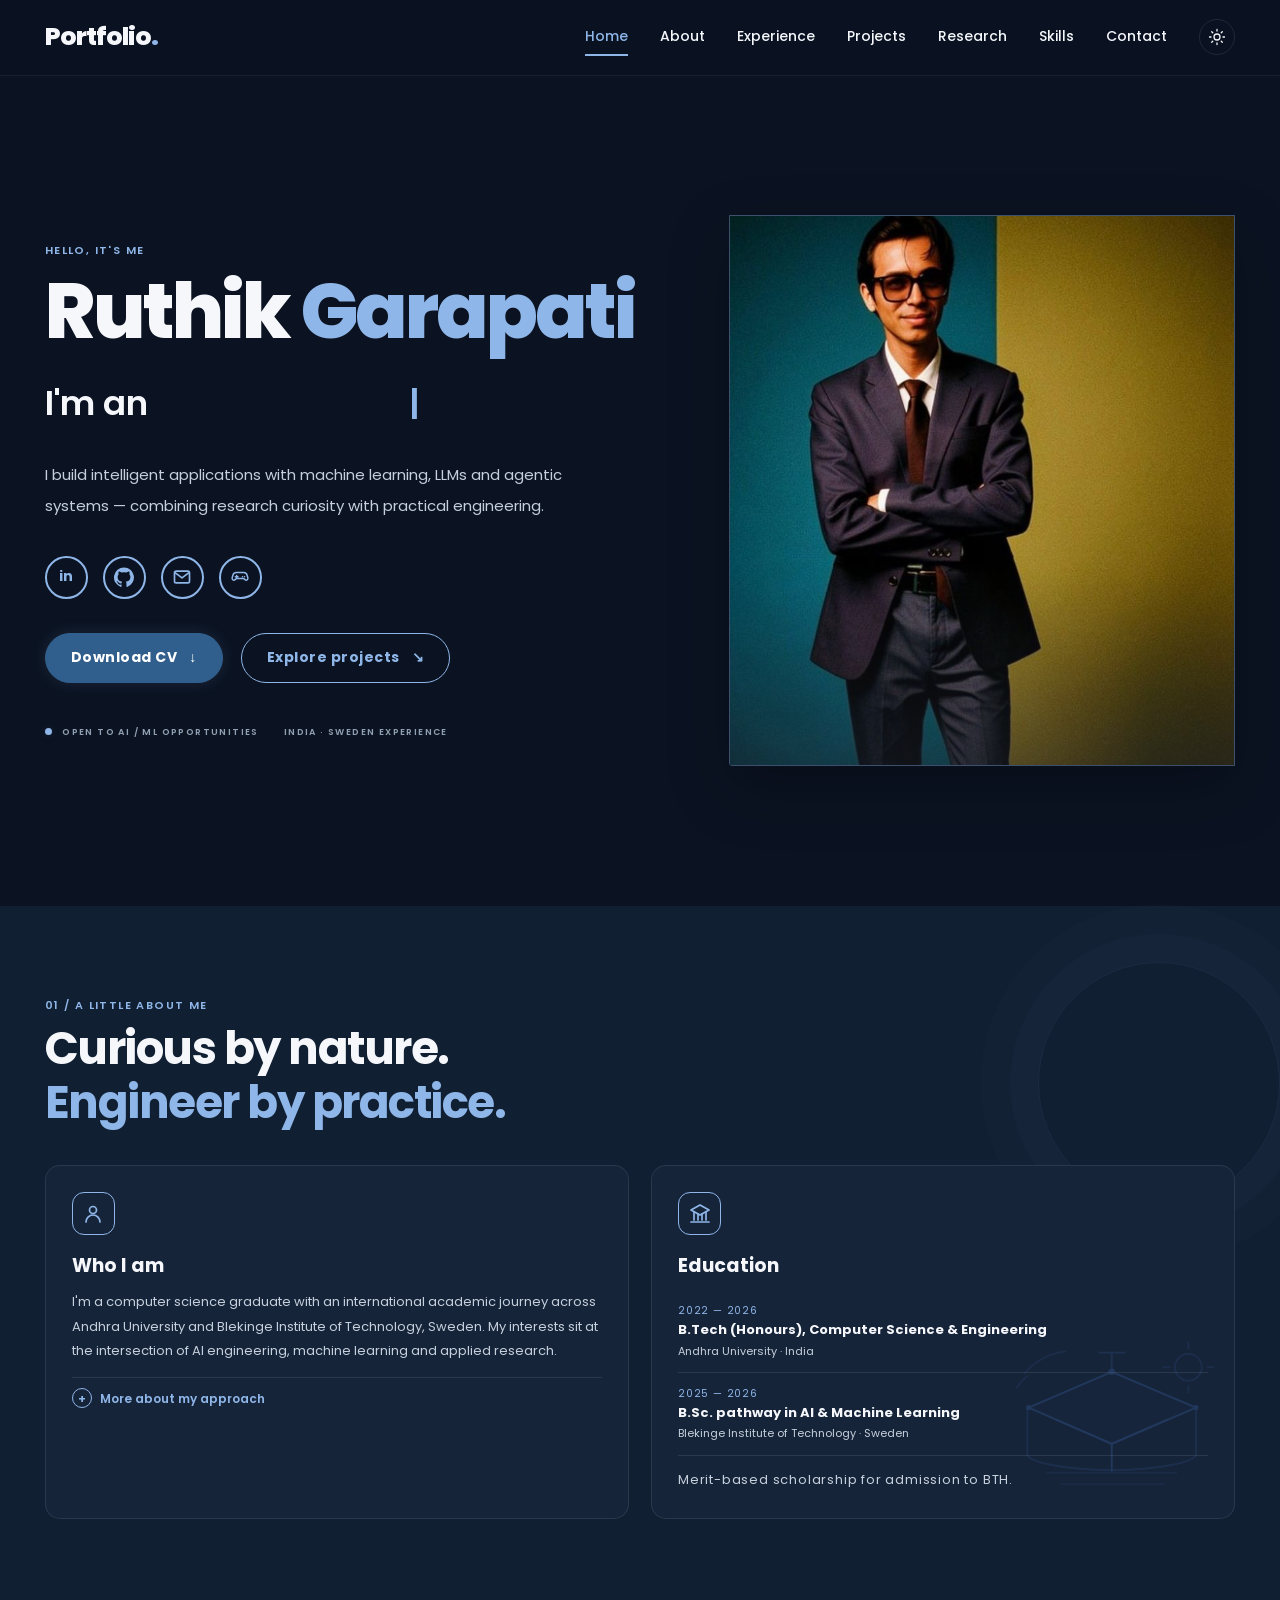
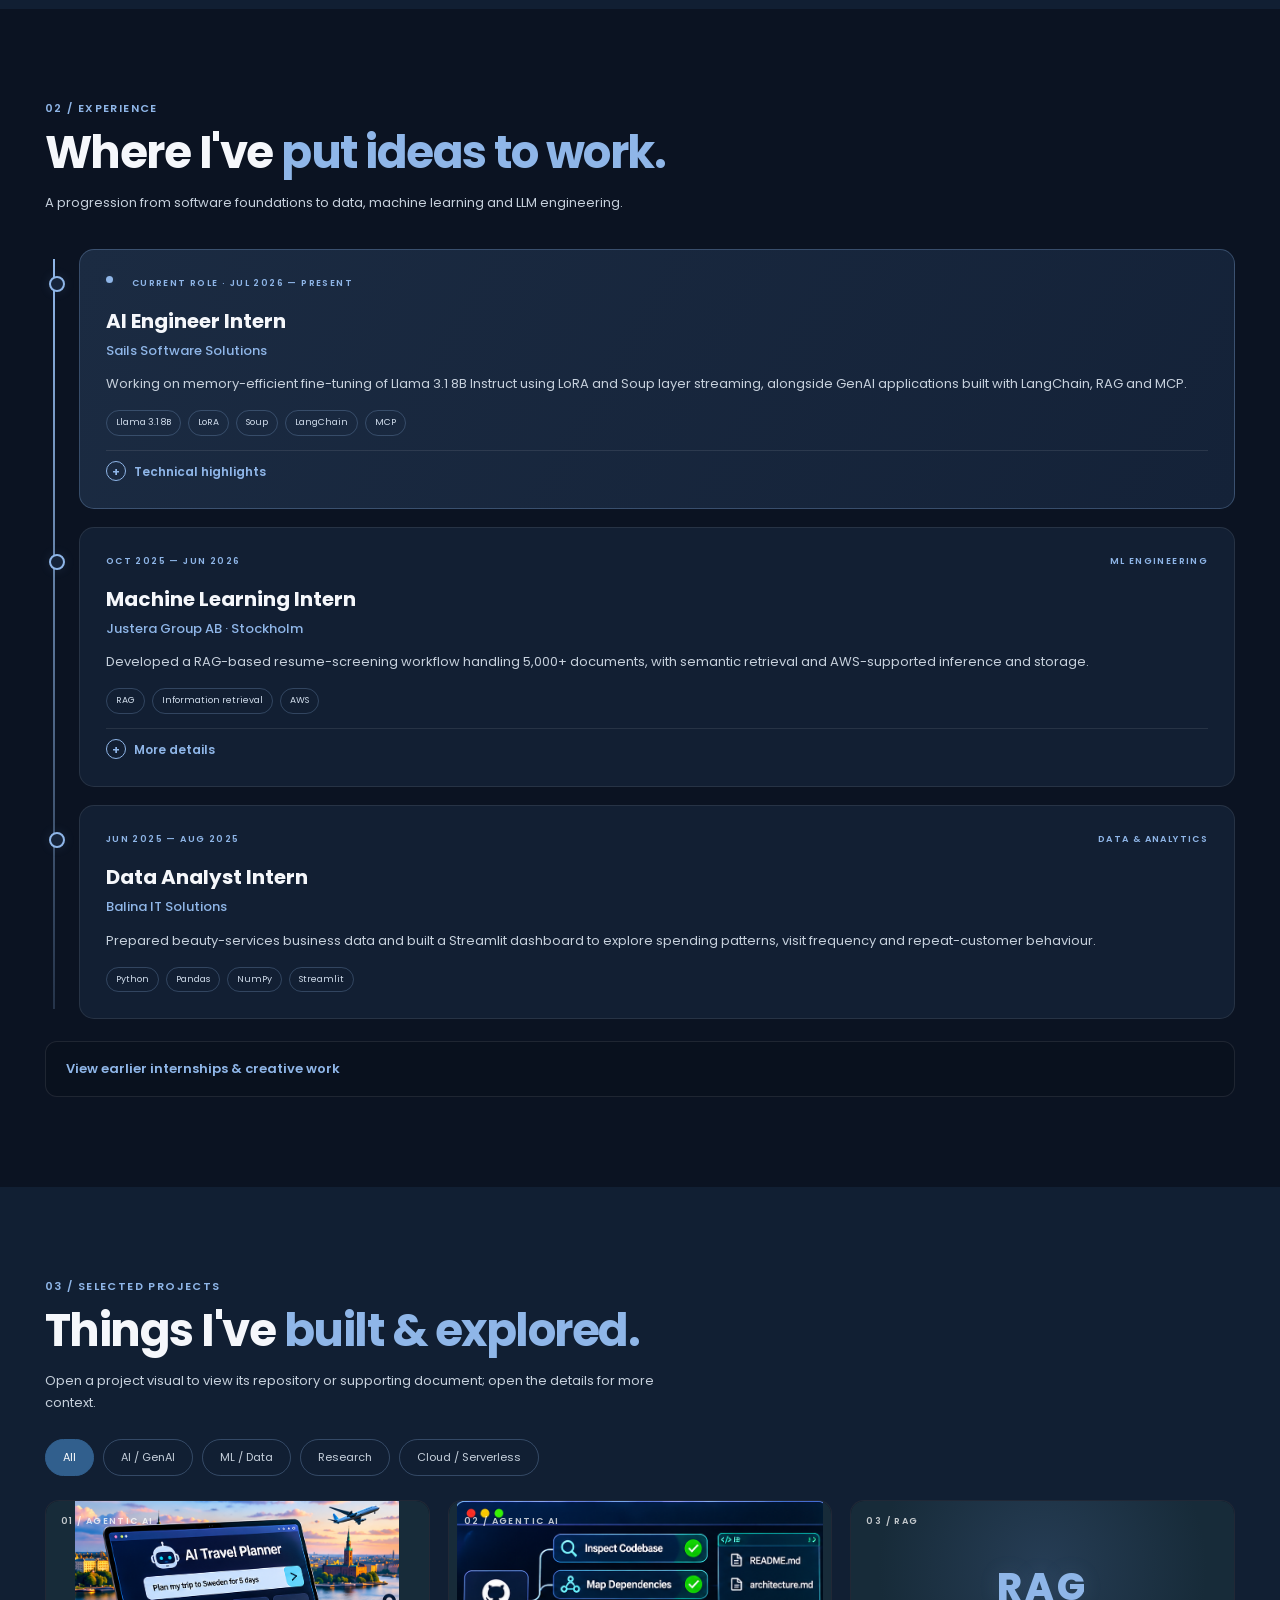
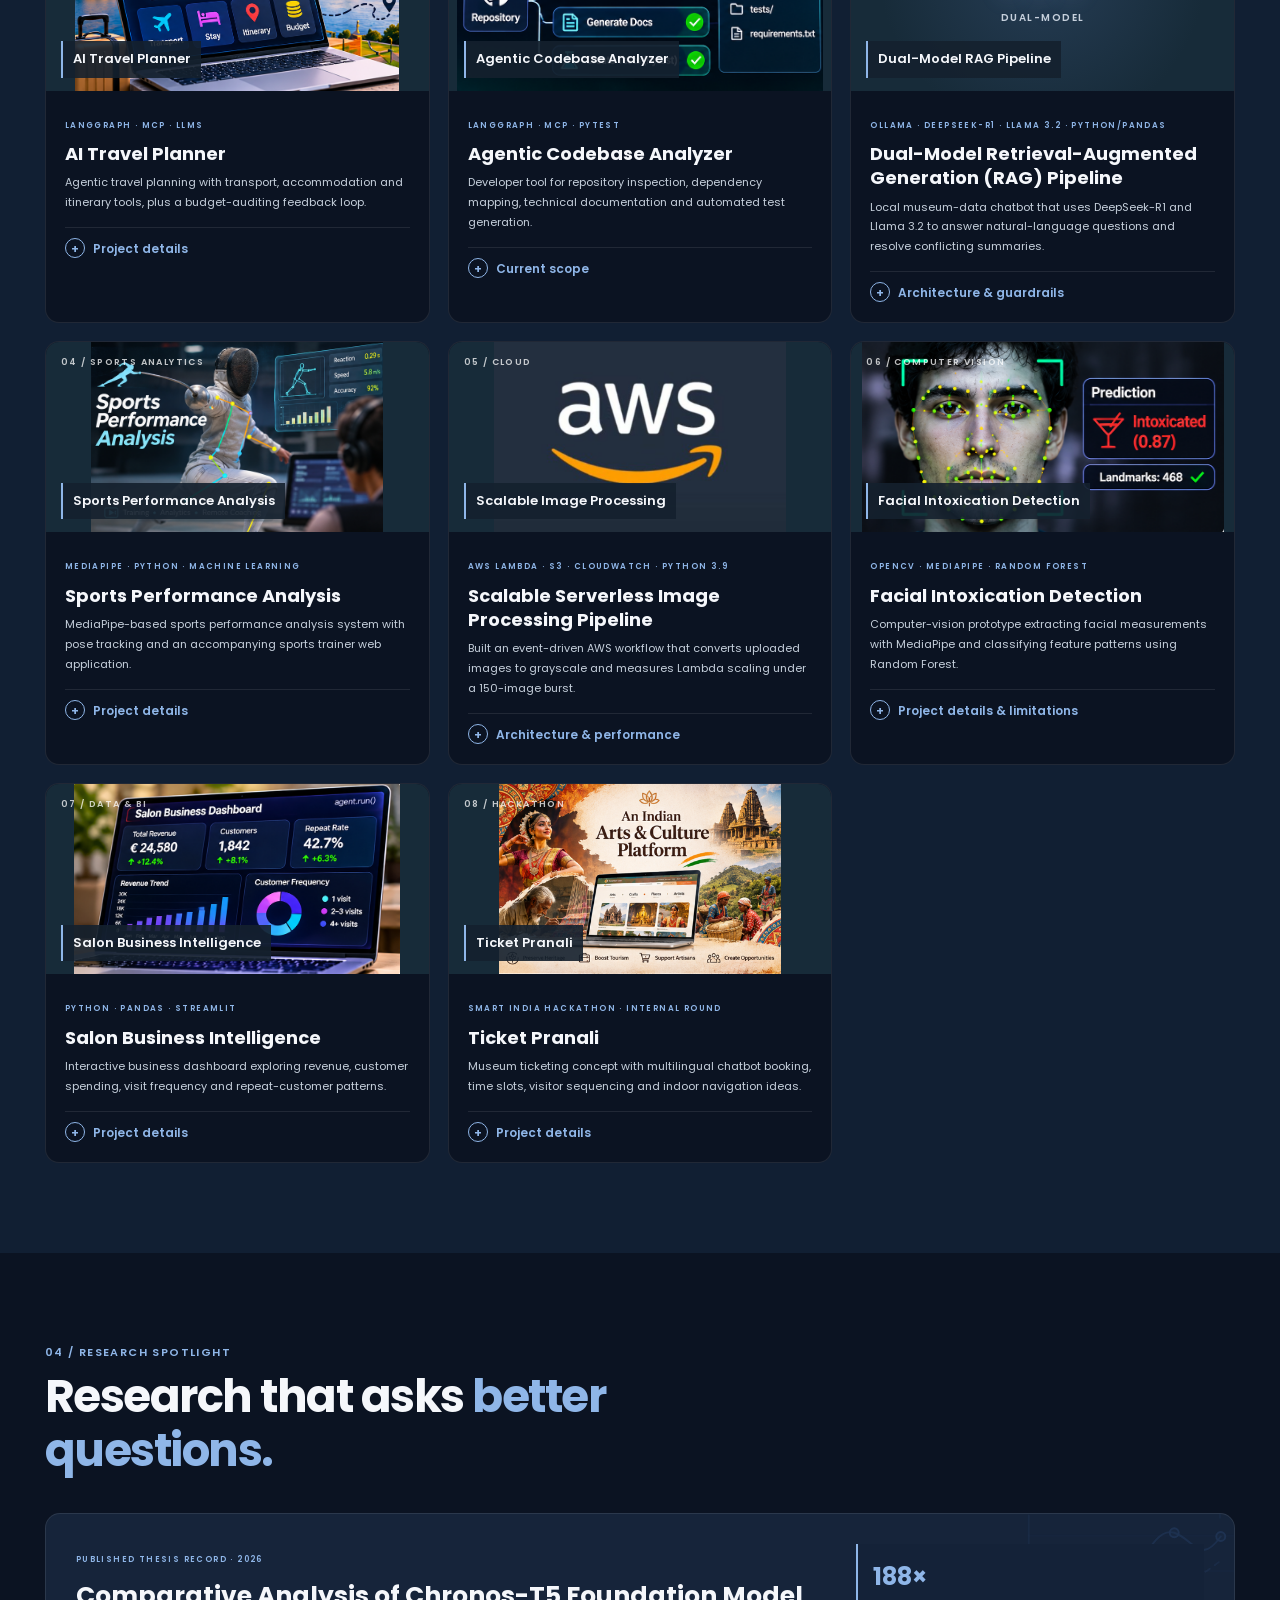
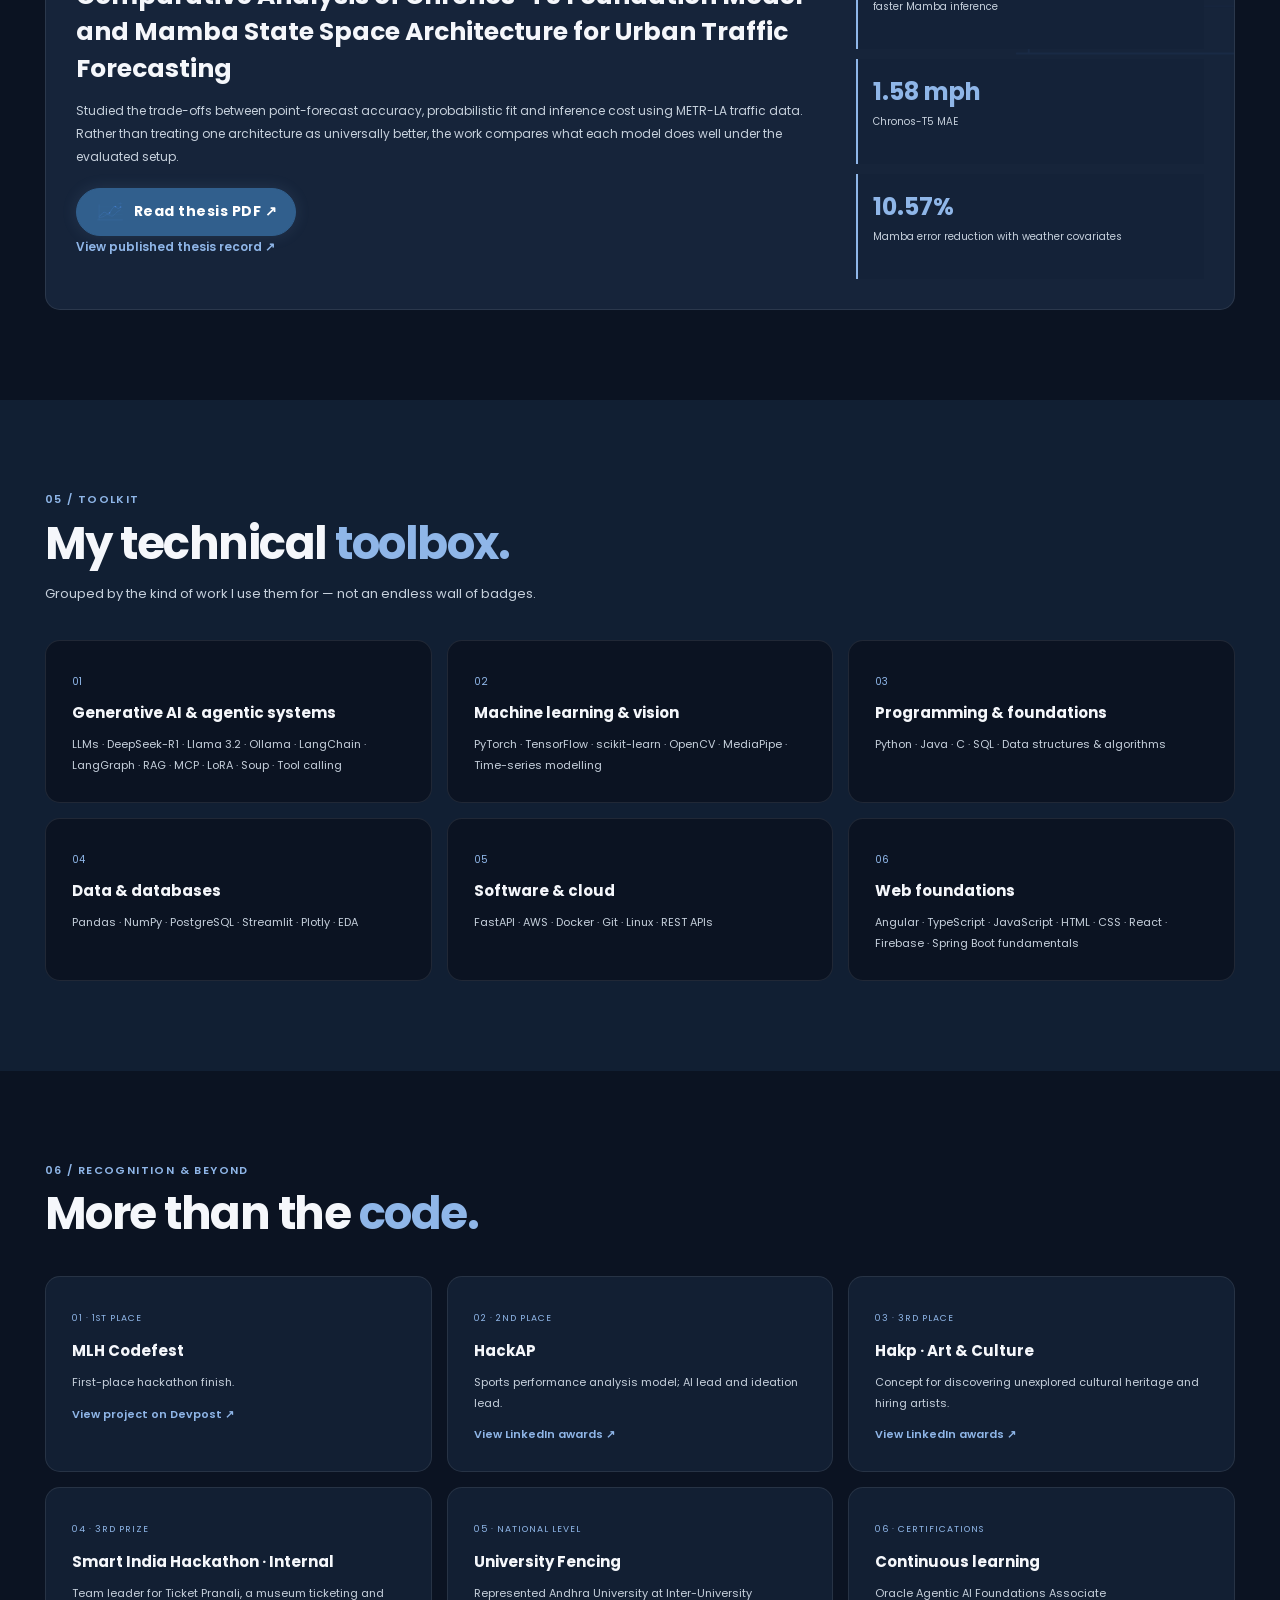
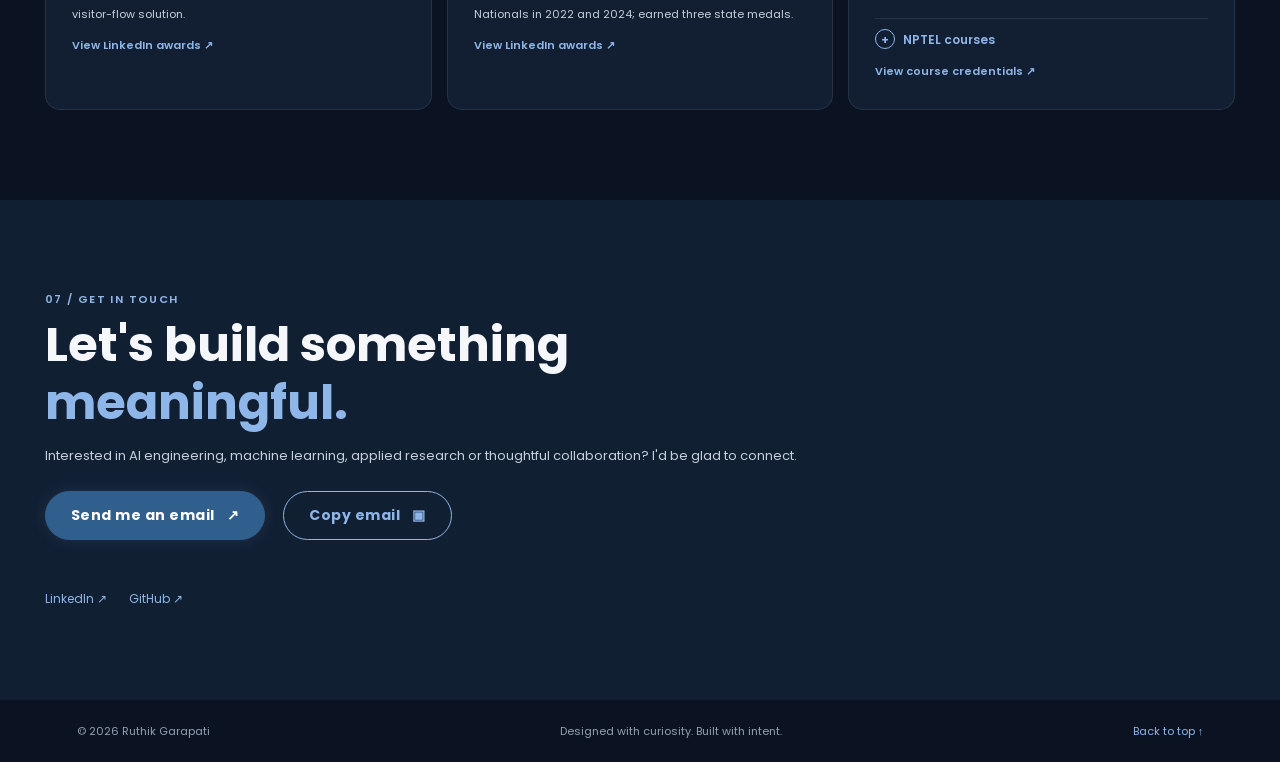
==== commit 2b4b8690: "Updated achievements links" ====
--- a/index.html
+++ b/index.html
@@ -34,6 +34,7 @@
           <a href="https://www.linkedin.com/in/ruthik-garapati-793047268/" target="_blank" rel="noopener noreferrer" aria-label="LinkedIn">in</a>
           <a href="https://github.com/garapatiruthik" target="_blank" rel="noopener noreferrer" aria-label="GitHub"><svg viewBox="0 0 24 24" aria-hidden="true" focusable="false"><path fill="currentColor" d="M12 .5a12 12 0 0 0-3.79 23.39c.6.11.82-.26.82-.58v-2.23c-3.34.73-4.04-1.42-4.04-1.42-.55-1.4-1.33-1.77-1.33-1.77-1.09-.75.08-.74.08-.74 1.2.08 1.83 1.23 1.83 1.23 1.07 1.82 2.8 1.3 3.49.99.11-.78.42-1.3.76-1.6-2.67-.3-5.47-1.34-5.47-5.95 0-1.32.47-2.39 1.23-3.23-.12-.3-.53-1.53.12-3.18 0 0 1-.32 3.3 1.23a11.5 11.5 0 0 1 6 0c2.29-1.55 3.29-1.23 3.29-1.23.65 1.65.24 2.88.12 3.18.77.84 1.23 1.91 1.23 3.23 0 4.62-2.8 5.64-5.48 5.94.43.37.81 1.1.81 2.22v3.3c0 .32.22.69.83.58A12 12 0 0 0 12 .5Z"/></svg></a>
           <a href="mailto:garapatiruthik@gmail.com" aria-label="Email"><svg viewBox="0 0 24 24" aria-hidden="true" focusable="false"><rect x="3" y="5" width="18" height="14" rx="2" fill="none" stroke="currentColor" stroke-width="2"/><path d="m4 7 8 6 8-6" fill="none" stroke="currentColor" stroke-width="2" stroke-linecap="round" stroke-linejoin="round"/></svg></a>
+          <a href="https://discord.com/users/1105150933660340385" target="_blank" rel="noopener noreferrer" aria-label="Discord"><svg viewBox="0 0 24 24" aria-hidden="true" focusable="false"><path d="M7.5 6.5h9a4 4 0 0 1 3.8 2.8l1.1 3.7a2.1 2.1 0 0 1-3.4 2.2l-1.6-1.3H7.6L6 15.2a2.1 2.1 0 0 1-3.4-2.2l1.1-3.7a4 4 0 0 1 3.8-2.8Z" fill="none" stroke="currentColor" stroke-width="1.8" stroke-linejoin="round"/><path d="M8 10.1v3.2m-1.6-1.6h3.2m5.4 0h.01m2.4 0h.01" fill="none" stroke="currentColor" stroke-width="1.8" stroke-linecap="round"/></svg></a>
         </div>
         <div class="home-actions">
           <a class="btn" href="assets/documents/Ruthik_Garapati_Resume.pdf" download="Ruthik_Garapati_Resume.pdf" type="application/pdf">Download CV <span>↓</span></a>
@@ -78,11 +79,11 @@
         <article class="project-card reveal" data-category="ai"><div class="project-art"><img class="project-image" src="assets/images/TravelPlanner.png" alt="AI Travel Planner project preview" loading="lazy"><span class="art-number">01 / AGENTIC AI</span><span class="art-project-name">AI Travel Planner</span><a class="art-link" href="https://github.com/garapatiruthik/Project-Agentic-AI" target="_blank" rel="noopener noreferrer" aria-label="Open AI Travel Planner GitHub repository">View project ↗</a></div><div class="project-body"><span class="project-type">LANGGRAPH · MCP · LLMS</span><h3>AI Travel Planner</h3><p>Agentic travel planning with transport, accommodation and itinerary tools, plus a budget-auditing feedback loop.</p><details class="more-details"><summary>Project details</summary><p>Uses LangGraph orchestration and custom MCP servers to connect external services such as maps, flight information and web search. The planner revises selections when the estimated trip cost exceeds the user's budget.</p></details></div></article>
         <article class="project-card reveal" data-category="ai"><div class="project-art"><img class="project-image" src="assets/images/CodeAnalyzer.png" alt="Agentic Codebase Analyzer project preview" loading="lazy"><span class="art-number">02 / AGENTIC AI</span><span class="art-project-name">Agentic Codebase Analyzer</span><a class="art-link" href="https://github.com/garapatiruthik/Agentic-Codebase-Analyzer-Test-Generator" target="_blank" rel="noopener noreferrer" aria-label="Open Agentic Codebase Analyzer GitHub repository">View project ↗</a></div><div class="project-body"><span class="project-type">LANGGRAPH · MCP · PYTEST</span><h3>Agentic Codebase Analyzer</h3><p>Developer tool for repository inspection, dependency mapping, technical documentation and automated test generation.</p><details class="more-details"><summary>Current scope</summary><p>Designed to inspect Python project structure, generate architecture summaries and pytest cases, then analyse execution failures.</p></details></div></article>
         <article class="project-card reveal" data-category="ai"><div class="project-art rag-project-art"><div class="rag-art-label" aria-hidden="true">RAG<small>DUAL-MODEL</small></div><span class="art-number">03 / RAG</span><span class="art-project-name">Dual-Model RAG Pipeline</span><a class="art-link" href="assets/documents/Dual%20model%20RAG.pdf" target="_blank" rel="noopener noreferrer" aria-label="Read the Dual-Model RAG project document">Read project PDF ↗</a></div><div class="project-body"><span class="project-type">OLLAMA · DEEPSEEK-R1 · LLAMA 3.2 · PYTHON/PANDAS</span><h3>Dual-Model Retrieval-Augmented Generation (RAG) Pipeline</h3><p>Local museum-data chatbot that uses DeepSeek-R1 and Llama 3.2 to answer natural-language questions and resolve conflicting summaries.</p><details class="more-details"><summary>Architecture & guardrails</summary><p>Ollama orchestrates both local models. A query engine generates executable Python Pandas code from natural-language questions, strips Markdown from generated code with a regex cleaner, and handles references to unavailable fields without crashing.</p><p>A Llama 3.2 “Judge” checks model summaries against the raw museum data, resolves factual disagreements, and produces one unified response. A 10-row guard asks for query refinement when more than ten artifacts match.</p><p>Skills: retrieval-augmented generation, large language models, Ollama, Python/Pandas, multi-agent architecture, and AI conflict resolution.</p><a class="project-document-link" href="https://github.com/garapatiruthik/MultiAgent-RAG" target="_blank" rel="noopener noreferrer">View GitHub repository ↗</a></details></div></article>
-        <article class="project-card reveal" data-category="ml"><div class="project-art"><img class="project-image" src="assets/images/SportsAnalytics.png" alt="Sports Performance Analysis project preview" loading="lazy"><span class="art-number">04 / SPORTS ANALYTICS</span><span class="art-project-name">Sports Performance Analysis</span><a class="art-link" href="#recognition" aria-label="View sports analytics hackathon achievement">View achievement ↗</a></div><div class="project-body"><span class="project-type">MEDIAPIPE · PYTHON · MACHINE LEARNING</span><h3>Sports Performance Analysis</h3><p>MediaPipe-based sports performance analysis system with pose tracking and an accompanying sports trainer web application.</p><details class="more-details"><summary>Project details</summary><p>Developed as part of a hackathon team, contributing as AI lead and ideation lead to a solution focused on analysing athletic movements and supporting sports training.</p></details></div></article>
+        <article class="project-card reveal" data-category="ml"><div class="project-art"><img class="project-image" src="assets/images/SportsAnalytics.png" alt="Sports Performance Analysis project preview" loading="lazy"><span class="art-number">04 / SPORTS ANALYTICS</span><span class="art-project-name">Sports Performance Analysis</span><a class="art-link" href="https://www.linkedin.com/in/ruthik-garapati-793047268/details/honors-and-awards/" target="_blank" rel="noopener noreferrer" aria-label="View Sports Performance Analysis achievement on LinkedIn">View achievement ↗</a></div><div class="project-body"><span class="project-type">MEDIAPIPE · PYTHON · MACHINE LEARNING</span><h3>Sports Performance Analysis</h3><p>MediaPipe-based sports performance analysis system with pose tracking and an accompanying sports trainer web application.</p><details class="more-details"><summary>Project details</summary><p>Developed as part of a hackathon team, contributing as AI lead and ideation lead to a solution focused on analysing athletic movements and supporting sports training.</p></details></div></article>
         <article class="project-card reveal" data-category="cloud"><div class="project-art"><img class="project-image" src="assets/images/AWS.png" alt="Amazon Web Services logo for the serverless image processing project" loading="lazy"><span class="art-number">05 / CLOUD</span><span class="art-project-name">Scalable Image Processing</span><a class="art-link" href="assets/documents/Scalable%20Serverless%20Image%20Processing.pdf" target="_blank" rel="noopener noreferrer" aria-label="Read the serverless image processing project document">Read project PDF ↗</a></div><div class="project-body"><span class="project-type">AWS LAMBDA · S3 · CLOUDWATCH · PYTHON 3.9</span><h3>Scalable Serverless Image Processing Pipeline</h3><p>Built an event-driven AWS workflow that converts uploaded images to grayscale and measures Lambda scaling under a 150-image burst.</p><details class="more-details"><summary>Architecture & performance</summary><p>S3 object-created notifications trigger a Python 3.9 Lambda function. Pillow (PIL), packaged in a Lambda Layer, converts each image to grayscale before saving it in an output bucket; Boto3 connects the workflow to AWS services.</p><p>Least-privilege IAM roles permit only the required S3 read/write and CloudWatch logging access. A multithreaded CloudShell load script submitted 150 images; CloudWatch recorded scale-out to 36 concurrent Lambda environments, followed by scale-in to zero after processing.</p><p>The default 3,000 ms timeout correlated with a 33% error rate. Proposed production tuning: raise memory from 128 MB to 512 MB and extend the timeout to 10 seconds.</p><p><a class="project-document-link" href="assets/documents/Scalable%20Serverless%20Image%20Processing.pdf" target="_blank" rel="noopener noreferrer">Read serverless image processing report (PDF) ↗</a></p></details></div></article>
         <article class="project-card reveal" data-category="ml"><div class="project-art"><img class="project-image" src="assets/images/FaceDetection.png" alt="Facial Intoxication Detection project preview" loading="lazy"><span class="art-number">06 / COMPUTER VISION</span><span class="art-project-name">Facial Intoxication Detection</span><a class="art-link" href="https://github.com/garapatiruthik/Facial-Intoxication-detection" target="_blank" rel="noopener noreferrer" aria-label="Open facial intoxication detection repository">View project ↗</a></div><div class="project-body"><span class="project-type">OPENCV · MEDIAPIPE · RANDOM FOREST</span><h3>Facial Intoxication Detection</h3><p>Computer-vision prototype extracting facial measurements with MediaPipe and classifying feature patterns using Random Forest.</p><details class="more-details"><summary>Project details & limitations</summary><p>Built as an educational ML prototype with a Streamlit interface. It is not validated for medical, legal or safety-critical decisions.</p></details></div></article>
         <article class="project-card reveal" data-category="ml"><div class="project-art"><img class="project-image" src="assets/images/BusinessIntelligence.png" alt="Salon Business Intelligence project preview" loading="lazy"><span class="art-number">07 / DATA & BI</span><span class="art-project-name">Salon Business Intelligence</span><a class="art-link" href="#experience" aria-label="View data analyst experience">View experience ↗</a></div><div class="project-body"><span class="project-type">PYTHON · PANDAS · STREAMLIT</span><h3>Salon Business Intelligence</h3><p>Interactive business dashboard exploring revenue, customer spending, visit frequency and repeat-customer patterns.</p><details class="more-details"><summary>Project details</summary><p>Cleaned and transformed business records into analysis-ready data, then presented key indicators through a Streamlit dashboard.</p></details></div></article>
-        <article class="project-card reveal" data-category="ai"><div class="project-art"><img class="project-image" src="assets/images/TicketPranali.png" alt="Ticket Pranali project preview" loading="lazy"><span class="art-number">08 / HACKATHON</span><span class="art-project-name">Ticket Pranali</span><a class="art-link" href="#recognition" aria-label="View Ticket Pranali hackathon recognition">View achievement ↗</a></div><div class="project-body"><span class="project-type">SMART INDIA HACKATHON · INTERNAL ROUND</span><h3>Ticket Pranali</h3><p>Museum ticketing concept with multilingual chatbot booking, time slots, visitor sequencing and indoor navigation ideas.</p><details class="more-details"><summary>Project details</summary><p>Led the team in shaping a visitor-focused solution combining conversational booking, payment concepts and analytics for museum operations. Won third prize in the internal round.</p></details></div></article>
+        <article class="project-card reveal" data-category="ai"><div class="project-art"><img class="project-image" src="assets/images/TicketPranali.png" alt="Ticket Pranali project preview" loading="lazy"><span class="art-number">08 / HACKATHON</span><span class="art-project-name">Ticket Pranali</span><a class="art-link" href="https://www.linkedin.com/in/ruthik-garapati-793047268/details/honors-and-awards/" target="_blank" rel="noopener noreferrer" aria-label="View Ticket Pranali achievement on LinkedIn">View achievement ↗</a></div><div class="project-body"><span class="project-type">SMART INDIA HACKATHON · INTERNAL ROUND</span><h3>Ticket Pranali</h3><p>Museum ticketing concept with multilingual chatbot booking, time slots, visitor sequencing and indoor navigation ideas.</p><details class="more-details"><summary>Project details</summary><p>Led the team in shaping a visitor-focused solution combining conversational booking, payment concepts and analytics for museum operations. Won third prize in the internal round.</p></details></div></article>
       </div>
     </section>
 
@@ -96,8 +97,8 @@
       <div class="skills-grid">
         <article class="skill-card reveal"><span>01</span><h3>Generative AI & agentic systems</h3><p>LLMs · DeepSeek-R1 · Llama 3.2 · Ollama · LangChain · LangGraph · RAG · MCP · LoRA · Soup · Tool calling</p></article>
         <article class="skill-card reveal"><span>02</span><h3>Machine learning & vision</h3><p>PyTorch · TensorFlow · scikit-learn · OpenCV · MediaPipe · Time-series modelling</p></article>
-        <article class="skill-card reveal"><span>03</span><h3>Programming languages</h3><p>Python · Java · C · SQL</p></article>
-        <article class="skill-card reveal"><span>04</span><h3>Data & analytics</h3><p>Pandas · NumPy · Streamlit · Plotly · EDA</p></article>
+        <article class="skill-card reveal"><span>03</span><h3>Programming & foundations</h3><p>Python · Java · C · SQL · Data structures & algorithms</p></article>
+        <article class="skill-card reveal"><span>04</span><h3>Data & databases</h3><p>Pandas · NumPy · PostgreSQL · Streamlit · Plotly · EDA</p></article>
         <article class="skill-card reveal"><span>05</span><h3>Software & cloud</h3><p>FastAPI · AWS · Docker · Git · Linux · REST APIs</p></article>
         <article class="skill-card reveal"><span>06</span><h3>Web foundations</h3><p>Angular · TypeScript · JavaScript · HTML · CSS · React · Firebase · Spring Boot fundamentals</p></article>
       </div>
@@ -106,12 +107,12 @@
     <section class="recognition section" id="recognition">
       <div class="section-heading reveal"><p class="section-kicker">06 / RECOGNITION & BEYOND</p><h2>More than the <span>code.</span></h2></div>
       <div class="recognition-grid">
-        <article class="recognition-card reveal"><span>01 · 1ST PLACE</span><h3>MLH Codefest</h3><p>First-place hackathon finish.</p></article>
-        <article class="recognition-card reveal"><span>02 · 2ND PLACE</span><h3>HackAP</h3><p>Sports performance analysis model; AI lead and ideation lead.</p></article>
-        <article class="recognition-card reveal"><span>03 · 3RD PLACE</span><h3>Hakp · Art & Culture</h3><p>Concept for discovering unexplored cultural heritage and hiring artists.</p></article>
-        <article class="recognition-card reveal"><span>04 · 3RD PRIZE</span><h3>Smart India Hackathon · Internal</h3><p>Team leader for Ticket Pranali, a museum ticketing and visitor-flow solution.</p></article>
-        <article class="recognition-card reveal"><span>05 · NATIONAL LEVEL</span><h3>University Fencing</h3><p>Represented Andhra University at Inter-University Nationals in 2022 and 2024; earned three state medals.</p></article>
-        <article class="recognition-card reveal"><span>06 · CERTIFICATIONS</span><h3>Continuous learning</h3><p>NPTEL — Large Language Models and Reinforcement Learning; Oracle Agentic AI Foundations Associate.</p></article>
+        <article class="recognition-card reveal"><a class="recognition-link" href="https://devpost.com/garapatiruthik/challenges" target="_blank" rel="noopener noreferrer" aria-label="View MLH Codefest project on Devpost"><span>01 · 1ST PLACE</span><h3>MLH Codefest</h3><p>First-place hackathon finish.</p><span class="achievement-cta">View project on Devpost ↗</span></a></article>
+        <article class="recognition-card reveal"><a class="recognition-link" href="https://www.linkedin.com/in/ruthik-garapati-793047268/details/honors-and-awards/" target="_blank" rel="noopener noreferrer" aria-label="View HackAP achievement on LinkedIn"><span>02 · 2ND PLACE</span><h3>HackAP</h3><p>Sports performance analysis model; AI lead and ideation lead.</p><span class="achievement-cta">View LinkedIn awards ↗</span></a></article>
+        <article class="recognition-card reveal"><a class="recognition-link" href="https://www.linkedin.com/in/ruthik-garapati-793047268/details/honors-and-awards/" target="_blank" rel="noopener noreferrer" aria-label="View Hakp achievement on LinkedIn"><span>03 · 3RD PLACE</span><h3>Hakp · Art & Culture</h3><p>Concept for discovering unexplored cultural heritage and hiring artists.</p><span class="achievement-cta">View LinkedIn awards ↗</span></a></article>
+        <article class="recognition-card reveal"><a class="recognition-link" href="https://www.linkedin.com/in/ruthik-garapati-793047268/details/honors-and-awards/" target="_blank" rel="noopener noreferrer" aria-label="View Smart India Hackathon achievement on LinkedIn"><span>04 · 3RD PRIZE</span><h3>Smart India Hackathon · Internal</h3><p>Team leader for Ticket Pranali, a museum ticketing and visitor-flow solution.</p><span class="achievement-cta">View LinkedIn awards ↗</span></a></article>
+        <article class="recognition-card reveal"><a class="recognition-link" href="https://www.linkedin.com/in/ruthik-garapati-793047268/details/honors-and-awards/" target="_blank" rel="noopener noreferrer" aria-label="View University Fencing achievement on LinkedIn"><span>05 · NATIONAL LEVEL</span><h3>University Fencing</h3><p>Represented Andhra University at Inter-University Nationals in 2022 and 2024; earned three state medals.</p><span class="achievement-cta">View LinkedIn awards ↗</span></a></article>
+        <article class="recognition-card reveal"><span>06 · CERTIFICATIONS</span><h3>Continuous learning</h3><p>Oracle Agentic AI Foundations Associate</p><details class="more-details"><summary>NPTEL courses</summary><ul class="nptel-course-list"><li>Large Language Models</li><li>Reinforcement Learning</li></ul></details><a class="achievement-cta" href="https://www.linkedin.com/in/ruthik-garapati-793047268/overlay/Certifications/635881190/treasury/?profileId=ACoAAEGAd58B6kpmiYlJg3TXIYRbDGw7LIOwsjU" target="_blank" rel="noopener noreferrer">View course credentials ↗</a></article>
       </div>
     </section>
 
--- a/portfoliowebsite.css
+++ b/portfoliowebsite.css
@@ -1,11 +1,11 @@
 @import url('https://fonts.googleapis.com/css2?family=Poppins:wght@300;400;500;600;700;800&display=swap');
-:root{--bg:#0b1322;--alt:#111f33;--panel:#16243a;--panel2:#121f33;--text:#f5f7fb;--muted:#c6d0dc;--soft:#91a0b2;--accent:#e3a178;--line:rgba(255,255,255,.09);--glow:rgba(227,161,120,.12);--max:1160px}
+:root{--bg:#0b1322;--alt:#111f33;--panel:#16243a;--panel2:#121f33;--text:#f5f7fb;--muted:#c6d0dc;--soft:#91a0b2;--accent:#8fb6e8;--line:rgba(255,255,255,.09);--glow:rgba(143,182,232,.12);--max:1160px}
 *{box-sizing:border-box;margin:0;padding:0}html{scroll-behavior:smooth;scroll-padding-top:85px}body{background:var(--bg);color:var(--text);font-family:Poppins,sans-serif;line-height:1.7;font-size:15px;overflow-x:hidden}a{color:inherit;text-decoration:none}button{font:inherit}img{display:block;max-width:100%}.section{padding:90px max(6%,calc((100% - var(--max))/2))}.alt{background:var(--alt)}
 .header{position:sticky;top:0;z-index:100;background:rgba(31,36,45,.94);backdrop-filter:blur(14px);display:flex;align-items:center;justify-content:space-between;padding:16px max(4.5%,calc((100% - 1320px)/2));border-bottom:1px solid rgba(255,255,255,.06)}.logo{font-size:25px;font-weight:800;letter-spacing:-1px}.logo span{color:var(--accent)}.navbar{display:flex;align-items:center;gap:clamp(17px,2.5vw,36px)}.navbar a{font-size:14px;font-weight:500;transition:.25s;color:var(--text);position:relative}.navbar a:after{content:"";position:absolute;left:0;bottom:-7px;width:0;height:2px;background:var(--accent);transition:.25s}.navbar a:hover,.navbar a.active{color:var(--accent)}.navbar a:hover:after,.navbar a.active:after{width:100%}.menu-toggle{display:none;background:none;border:0;color:var(--text)}
-.home{min-height:calc(100vh - 70px);display:grid;grid-template-columns:1.12fr .88fr;align-items:center;gap:6%;padding-top:65px;padding-bottom:45px}.home-content{max-width:650px}.intro-line,.section-kicker,.project-type,.art-number,.experience-top,.hero-meta,.photo-tag small{font-size:11px;letter-spacing:1.4px;font-weight:600}.intro-line{color:var(--accent);margin-bottom:8px}.home h1{font-size:clamp(48px,6vw,78px);line-height:1.13;letter-spacing:-3px;font-weight:800}.home h1 span,.home h2 span,.section-heading h2 span,.contact h2 span{color:var(--accent)}.home h2{font-size:clamp(23px,2.7vw,34px);font-weight:600;margin:12px 0 18px}.typed-role{display:inline-block;min-width:230px}.typing-caret{font-style:normal;color:var(--accent);animation:blink .8s steps(2,start) infinite}.home-summary{max-width:570px;color:var(--muted);font-size:15px;line-height:1.9}.social-media{display:flex;gap:15px;margin:27px 0}.social-media a{width:43px;height:43px;border:2px solid var(--accent);border-radius:50%;display:grid;place-items:center;color:var(--accent);font-weight:700;font-size:14px;transition:.3s}.social-media a:hover{background:var(--accent);color:#1f242d;box-shadow:0 0 18px var(--glow);transform:translateY(-5px) rotate(5deg)}.home-actions{display:flex;gap:14px;flex-wrap:wrap}.btn{display:inline-flex;align-items:center;gap:12px;padding:12px 25px;border-radius:40px;background:var(--accent);color:#14242a;font-size:14px;font-weight:700;letter-spacing:.5px;box-shadow:0 0 16px var(--glow);border:1px solid var(--accent);cursor:pointer;transition:.3s}.btn:hover{transform:translateY(-4px);box-shadow:0 0 26px rgba(227,161,120,.4)}.btn-outline{background:transparent;color:var(--accent);box-shadow:none}.btn-outline:hover{background:var(--accent);color:#14242a}.hero-meta{display:flex;gap:25px;flex-wrap:wrap;color:var(--soft);font-size:9px;margin-top:37px}.hero-meta i,.status-dot{display:inline-block;width:7px;height:7px;border-radius:50%;background:#e3a178;box-shadow:0 0 10px #e3a178;margin-right:7px}.home-img{width:min(100%,490px);justify-self:end;position:relative;animation:float 5s ease-in-out infinite}.photo-frame{width:100%;aspect-ratio:4/4.35;overflow:hidden;border-radius:0 0 0 3px;border:1px solid rgba(227,161,120,.35);box-shadow:0 22px 60px rgba(0,0,0,.28);position:relative}.photo-frame:after{content:"";position:absolute;inset:65% 0 0;background:linear-gradient(transparent,rgba(31,36,45,.5));pointer-events:none}.profile-image{width:100%;height:100%;object-fit:cover;object-position:center 35%;transition:transform .7s,filter .5s}.photo-frame:hover .profile-image{transform:scale(1.06);filter:saturate(1.13)}.photo-tag{position:absolute;left:-24px;bottom:28px;background:#323946;padding:12px 18px;display:flex;align-items:center;gap:12px;box-shadow:0 12px 30px #1118;border-left:3px solid var(--accent)}.photo-tag>span{font-size:22px;color:var(--accent);font-weight:800}.photo-tag strong{display:block;font-size:13px}.photo-tag small{display:block;color:var(--soft);font-size:8px}
-.section-heading{margin-bottom:35px;max-width:760px}.section-kicker{color:var(--accent);margin-bottom:8px}.section-heading h2{font-size:clamp(30px,4vw,45px);line-height:1.2;letter-spacing:-1.5px}.section-summary{color:var(--muted);font-size:13px;margin-top:12px;max-width:660px}.about-grid{display:grid;grid-template-columns:1fr 1fr;gap:22px}.info-card,.experience-card,.skill-card,.recognition-card{background:var(--panel);padding:26px;border-radius:15px;border:1px solid var(--line);transition:transform .35s,border-color .35s,box-shadow .35s}.info-card:hover,.experience-card:hover,.skill-card:hover,.recognition-card:hover{transform:translateY(-7px);border-color:var(--accent);box-shadow:0 15px 35px rgba(0,0,0,.2),0 0 15px rgba(227,161,120,.06)}.card-icon{width:43px;height:43px;border:1px solid var(--accent);border-radius:12px;display:grid;place-items:center;color:var(--accent);font-size:23px;margin-bottom:15px}.info-card h3,.experience-card h3,.skill-card h3,.recognition-card h3{font-size:19px;margin-bottom:8px}.info-card p,.experience-card p,.recognition-card p{font-size:13px;color:var(--muted);line-height:1.85}.education-item{padding:12px 0;border-bottom:1px solid var(--line);display:flex;flex-direction:column}.education-item span,.education-note{font-size:10px;color:var(--accent);letter-spacing:.8px}.education-item strong{font-size:13px}.education-item small{font-size:11px;color:var(--muted)}.education-note{margin-top:12px}.more-details{border-top:1px solid var(--line);margin-top:14px;padding-top:10px}.more-details summary,.experience-more summary{list-style:none;cursor:pointer;color:var(--accent);font-size:12px;font-weight:600;transition:letter-spacing .2s}.more-details summary::-webkit-details-marker,.experience-more summary::-webkit-details-marker{display:none}.more-details summary:before{content:"+";display:inline-grid;place-items:center;border:1px solid var(--accent);border-radius:50%;width:18px;height:18px;margin-right:8px}.more-details[open] summary:before{content:"−"}.more-details[open] summary{margin-bottom:8px}.more-details p{animation:fadeUp .3s ease}
-.experience-grid{display:grid;grid-template-columns:repeat(2,1fr);gap:18px}.experience-card{background:var(--panel2)}.experience-card.featured{grid-column:span 2;background:linear-gradient(120deg,#303b49,#252d39);border-color:rgba(227,161,120,.28)}.experience-top{display:flex;justify-content:space-between;gap:12px;color:var(--accent);font-size:9px;margin-bottom:13px}.experience-card h3{font-size:20px;margin:0}.experience-card h4{font-size:13px;color:var(--accent);font-weight:500;margin:2px 0 10px}.tag-row{display:flex;gap:7px;flex-wrap:wrap;margin-top:14px}.tag-row span{border:1px solid rgba(227,161,120,.2);border-radius:30px;padding:4px 9px;color:#c8faff;font-size:9px;transition:.25s}.experience-card:hover .tag-row span{background:rgba(227,161,120,.08);border-color:var(--accent)}.experience-more{margin-top:22px;padding:16px 20px;border:1px solid var(--line);border-radius:12px;background:rgba(0,0,0,.1)}.experience-more summary{font-size:13px}.earlier-grid{display:grid;grid-template-columns:repeat(2,1fr);gap:14px;margin-top:18px}.earlier-grid article{padding:17px;background:rgba(0,0,0,.13);border-radius:9px}.earlier-grid article>span{font-size:9px;color:var(--accent);letter-spacing:1px}.earlier-grid h3{font-size:13px;margin:6px 0}.earlier-grid p{font-size:11px;color:var(--muted)}
-.project-filters{display:flex;gap:9px;flex-wrap:wrap;margin:-10px 0 24px}.filter{padding:8px 17px;border:1px solid rgba(227,161,120,.25);border-radius:25px;color:var(--muted);background:transparent;cursor:pointer;font-size:11px;transition:.25s}.filter:hover,.filter.active{background:var(--accent);color:#14242a;border-color:var(--accent)}.project-grid{display:grid;grid-template-columns:repeat(3,minmax(0,1fr));gap:18px}.project-card{background:var(--bg);border:1px solid var(--line);border-radius:14px;overflow:hidden;transition:transform .35s,border-color .35s,box-shadow .35s}.project-card:hover{transform:translateY(-8px);border-color:var(--accent);box-shadow:0 18px 40px rgba(0,0,0,.25)}.project-card[hidden]{display:none}.project-art{height:190px;position:relative;overflow:hidden;display:flex;align-items:center;justify-content:center;background:#172b39}.art-number{position:absolute;left:15px;top:13px;color:rgba(255,255,255,.75);font-size:9px;z-index:2}.art-link{position:absolute;inset:0;display:flex;align-items:center;justify-content:center;background:rgba(5,14,23,.78);color:var(--accent);font-size:15px;font-weight:700;letter-spacing:.4px;opacity:0;transform:translateY(12px);transition:.35s;z-index:3}.project-art:hover .art-link,.project-art:focus-within .art-link{opacity:1;transform:translateY(0)}.project-body{padding:19px}.project-type{color:var(--accent);font-size:8px}.project-body h3{font-size:18px;line-height:1.35;margin:7px 0}.project-body>p{font-size:11px;color:var(--muted);line-height:1.8}.project-body .more-details p{font-size:11px}.art-travel{background:radial-gradient(circle at 70% 35%,#236e80,#142b3d 65%)}.mini-map{width:68%;height:105px;border:1px solid #8be8e6;border-radius:50%;transform:rotate(-18deg);position:relative;background:repeating-linear-gradient(0deg,transparent 0 17px,#ffffff13 18px),repeating-linear-gradient(90deg,transparent 0 17px,#ffffff13 18px)}.mini-map:after{content:"";position:absolute;left:15%;top:55%;width:70%;height:2px;background:var(--accent);transform:rotate(-22deg);box-shadow:0 0 12px var(--accent)}.mini-map b{position:absolute;z-index:1;color:#10222d;background:var(--accent);border-radius:50%;width:20px;height:20px;display:grid;place-items:center;font-size:10px}.mini-map b:nth-child(2){left:14%;top:24%}.mini-map b:nth-child(3){right:20%;top:18%}.mini-map b:nth-child(4){right:18%;bottom:10%}.art-caption{position:absolute;bottom:16px;left:17px;background:#14212ee8;padding:9px 13px;border-left:2px solid var(--accent);display:flex;flex-direction:column}.art-caption small,.art-caption span{font-size:8px;color:#b8c9d5}.art-caption strong{font-size:13px}.art-rag{background:radial-gradient(circle at 50% 40%,#38516d,#172333 72%)}.doc-visual{display:flex;gap:-20px;align-items:center}.doc-visual div{width:78px;height:100px;background:#e7edf4;border-radius:5px;box-shadow:0 7px 20px #0005;border-top:8px solid #6adccf;padding:22px 8px}.doc-visual div+div{margin-left:-48px;transform:rotate(8deg);background:#d4e0ec}.doc-visual div+div+div{transform:rotate(-8deg);background:#fff}.doc-visual div:after{content:"";display:block;height:4px;background:#9aabbc;box-shadow:0 12px #c4ced8,0 24px #c4ced8,0 36px #c4ced8}.rag-chip{position:absolute;bottom:17px;background:#101d2b;padding:8px 13px;border-radius:5px;color:#c4e7eb;font-size:9px}.rag-chip b{color:var(--accent);margin-left:12px}.art-thesis{background:linear-gradient(135deg,#1c2d43,#1a4652)}.thesis-chart{width:82%;display:grid;gap:17px;margin-top:20px}.thesis-chart div{display:grid;grid-template-columns:85px 1fr 45px;align-items:center;gap:8px;font-size:8px}.thesis-chart i{height:12px;border-radius:3px;background:linear-gradient(90deg,#e3a178,#75dec6)}.thesis-chart .long{width:100%}.thesis-chart .short{width:8%}.thesis-chart b{font-size:8px}.art-thesis>small{position:absolute;bottom:15px;color:#b8cbd4;font-size:8px;letter-spacing:1px}.art-vision{background:radial-gradient(circle,#344c63,#172432 70%)}.face-box{width:100px;height:130px;border:1px solid #7ae6e4;border-radius:48% 48% 42% 42%;position:relative;box-shadow:0 0 22px #e3a17825}.face-box:before,.face-box:after{content:"";position:absolute;top:48px;width:12px;height:5px;border:1px solid var(--accent);border-radius:50%}.face-box:before{left:23px}.face-box:after{right:23px}.face-box span{position:absolute;left:49px;top:55px;width:1px;height:29px;background:var(--accent)}.face-box i{position:absolute;left:35px;bottom:25px;width:30px;height:10px;border-bottom:1px solid var(--accent);border-radius:50%}.face-box b{position:absolute;inset:18px 8px;border:1px dashed #e3a17855;border-radius:50%}.vision-label{position:absolute;bottom:17px;color:#bceff0;font-size:9px;letter-spacing:1px}.art-dashboard{background:linear-gradient(145deg,#293c4c,#172431)}.dashboard-mini{width:75%;padding:15px;background:#111e2b;border:1px solid #47717b;border-radius:7px;box-shadow:0 12px 28px #0005}.dash-kpis{display:flex;gap:9px}.dash-kpis i{height:21px;flex:1;background:#274c57;border-radius:3px;border-top:2px solid var(--accent)}.dash-bars{height:66px;display:flex;align-items:end;gap:7px;margin:13px 0 8px;border-bottom:1px solid #506271}.dash-bars b{flex:1;background:linear-gradient(#e3a178,#327b8a);border-radius:2px 2px 0 0}.dash-bars b:nth-child(1){height:35%}.dash-bars b:nth-child(2){height:48%}.dash-bars b:nth-child(3){height:42%}.dash-bars b:nth-child(4){height:70%}.dash-bars b:nth-child(5){height:56%}.dash-bars b:nth-child(6){height:85%}.dash-bars b:nth-child(7){height:95%}.dashboard-mini small{font-size:7px;color:#a5c3ca;letter-spacing:1px}.art-ticket{background:linear-gradient(140deg,#40533e,#1b353a)}.ticket-visual{display:flex;align-items:center;background:#e6f2e9;color:#203a38;padding:16px;border-radius:7px;gap:14px;box-shadow:0 14px 30px #0005}.ticket-visual>b{font-size:29px;color:#327b73;border-right:1px dashed #69928b;padding-right:13px}.ticket-visual div{display:flex;flex-direction:column}.ticket-visual small{font-size:8px;letter-spacing:1px}.ticket-visual strong{font-size:14px}.ticket-visual span{font-size:7px;letter-spacing:1px}.art-code{background:linear-gradient(145deg,#29304a,#172432)}.code-window{width:78%;background:#0d1723;border:1px solid #4b6172;border-radius:7px;padding:18px;display:flex;flex-direction:column;gap:8px;box-shadow:0 12px 30px #0005}.code-window span,.code-window b{font:10px monospace;color:#c3d4e4}.code-window span:before{content:"› ";color:var(--accent)}.code-window b{color:#65dfb1;font-size:9px}
+.home{min-height:calc(100vh - 70px);display:grid;grid-template-columns:1.12fr .88fr;align-items:center;gap:6%;padding-top:65px;padding-bottom:45px}.home-content{max-width:650px}.intro-line,.section-kicker,.project-type,.art-number,.experience-top,.hero-meta,.photo-tag small{font-size:11px;letter-spacing:1.4px;font-weight:600}.intro-line{color:var(--accent);margin-bottom:8px}.home h1{font-size:clamp(48px,6vw,78px);line-height:1.13;letter-spacing:-3px;font-weight:800}.home h1 span,.home h2 span,.section-heading h2 span,.contact h2 span{color:var(--accent)}.home h2{font-size:clamp(23px,2.7vw,34px);font-weight:600;margin:12px 0 18px}.typed-role{display:inline-block;min-width:230px}.typing-caret{font-style:normal;color:var(--accent);animation:blink .8s steps(2,start) infinite}.home-summary{max-width:570px;color:var(--muted);font-size:15px;line-height:1.9}.social-media{display:flex;gap:15px;margin:27px 0}.social-media a{width:43px;height:43px;border:2px solid var(--accent);border-radius:50%;display:grid;place-items:center;color:var(--accent);font-weight:700;font-size:14px;transition:.3s}.social-media a:hover{background:var(--accent);color:#1f242d;box-shadow:0 0 18px var(--glow);transform:translateY(-5px) rotate(5deg)}.home-actions{display:flex;gap:14px;flex-wrap:wrap}.btn{display:inline-flex;align-items:center;gap:12px;padding:12px 25px;border-radius:40px;background:var(--accent);color:#14242a;font-size:14px;font-weight:700;letter-spacing:.5px;box-shadow:0 0 16px var(--glow);border:1px solid var(--accent);cursor:pointer;transition:.3s}.btn:hover{transform:translateY(-4px);box-shadow:0 0 26px rgba(143,182,232,.4)}.btn-outline{background:transparent;color:var(--accent);box-shadow:none}.btn-outline:hover{background:var(--accent);color:#14242a}.hero-meta{display:flex;gap:25px;flex-wrap:wrap;color:var(--soft);font-size:9px;margin-top:37px}.hero-meta i,.status-dot{display:inline-block;width:7px;height:7px;border-radius:50%;background:#8fb6e8;box-shadow:0 0 10px #8fb6e8;margin-right:7px}.home-img{width:min(100%,490px);justify-self:end;position:relative;animation:float 5s ease-in-out infinite}.photo-frame{width:100%;aspect-ratio:4/4.35;overflow:hidden;border-radius:0 0 0 3px;border:1px solid rgba(143,182,232,.35);box-shadow:0 22px 60px rgba(0,0,0,.28);position:relative}.photo-frame:after{content:"";position:absolute;inset:65% 0 0;background:linear-gradient(transparent,rgba(31,36,45,.5));pointer-events:none}.profile-image{width:100%;height:100%;object-fit:cover;object-position:center 35%;transition:transform .7s,filter .5s}.photo-frame:hover .profile-image{transform:scale(1.06);filter:saturate(1.13)}.photo-tag{position:absolute;left:-24px;bottom:28px;background:#323946;padding:12px 18px;display:flex;align-items:center;gap:12px;box-shadow:0 12px 30px #1118;border-left:3px solid var(--accent)}.photo-tag>span{font-size:22px;color:var(--accent);font-weight:800}.photo-tag strong{display:block;font-size:13px}.photo-tag small{display:block;color:var(--soft);font-size:8px}
+.section-heading{margin-bottom:35px;max-width:760px}.section-kicker{color:var(--accent);margin-bottom:8px}.section-heading h2{font-size:clamp(30px,4vw,45px);line-height:1.2;letter-spacing:-1.5px}.section-summary{color:var(--muted);font-size:13px;margin-top:12px;max-width:660px}.about-grid{display:grid;grid-template-columns:1fr 1fr;gap:22px}.info-card,.experience-card,.skill-card,.recognition-card{background:var(--panel);padding:26px;border-radius:15px;border:1px solid var(--line);transition:transform .35s,border-color .35s,box-shadow .35s}.info-card:hover,.experience-card:hover,.skill-card:hover,.recognition-card:hover{transform:translateY(-7px);border-color:var(--accent);box-shadow:0 15px 35px rgba(0,0,0,.2),0 0 15px rgba(143,182,232,.06)}.card-icon{width:43px;height:43px;border:1px solid var(--accent);border-radius:12px;display:grid;place-items:center;color:var(--accent);font-size:23px;margin-bottom:15px}.info-card h3,.experience-card h3,.skill-card h3,.recognition-card h3{font-size:19px;margin-bottom:8px}.info-card p,.experience-card p,.recognition-card p{font-size:13px;color:var(--muted);line-height:1.85}.education-item{padding:12px 0;border-bottom:1px solid var(--line);display:flex;flex-direction:column}.education-item span,.education-note{font-size:10px;color:var(--accent);letter-spacing:.8px}.education-item strong{font-size:13px}.education-item small{font-size:11px;color:var(--muted)}.education-note{margin-top:12px}.more-details{border-top:1px solid var(--line);margin-top:14px;padding-top:10px}.more-details summary,.experience-more summary{list-style:none;cursor:pointer;color:var(--accent);font-size:12px;font-weight:600;transition:letter-spacing .2s}.more-details summary::-webkit-details-marker,.experience-more summary::-webkit-details-marker{display:none}.more-details summary:before{content:"+";display:inline-grid;place-items:center;border:1px solid var(--accent);border-radius:50%;width:18px;height:18px;margin-right:8px}.more-details[open] summary:before{content:"−"}.more-details[open] summary{margin-bottom:8px}.more-details p{animation:fadeUp .3s ease}
+.experience-grid{display:grid;grid-template-columns:repeat(2,1fr);gap:18px}.experience-card{background:var(--panel2)}.experience-card.featured{grid-column:span 2;background:linear-gradient(120deg,#303b49,#252d39);border-color:rgba(143,182,232,.28)}.experience-top{display:flex;justify-content:space-between;gap:12px;color:var(--accent);font-size:9px;margin-bottom:13px}.experience-card h3{font-size:20px;margin:0}.experience-card h4{font-size:13px;color:var(--accent);font-weight:500;margin:2px 0 10px}.tag-row{display:flex;gap:7px;flex-wrap:wrap;margin-top:14px}.tag-row span{border:1px solid rgba(143,182,232,.2);border-radius:30px;padding:4px 9px;color:#c8faff;font-size:9px;transition:.25s}.experience-card:hover .tag-row span{background:rgba(143,182,232,.08);border-color:var(--accent)}.experience-more{margin-top:22px;padding:16px 20px;border:1px solid var(--line);border-radius:12px;background:rgba(0,0,0,.1)}.experience-more summary{font-size:13px}.earlier-grid{display:grid;grid-template-columns:repeat(2,1fr);gap:14px;margin-top:18px}.earlier-grid article{padding:17px;background:rgba(0,0,0,.13);border-radius:9px}.earlier-grid article>span{font-size:9px;color:var(--accent);letter-spacing:1px}.earlier-grid h3{font-size:13px;margin:6px 0}.earlier-grid p{font-size:11px;color:var(--muted)}
+.project-filters{display:flex;gap:9px;flex-wrap:wrap;margin:-10px 0 24px}.filter{padding:8px 17px;border:1px solid rgba(143,182,232,.25);border-radius:25px;color:var(--muted);background:transparent;cursor:pointer;font-size:11px;transition:.25s}.filter:hover,.filter.active{background:var(--accent);color:#14242a;border-color:var(--accent)}.project-grid{display:grid;grid-template-columns:repeat(3,minmax(0,1fr));gap:18px}.project-card{background:var(--bg);border:1px solid var(--line);border-radius:14px;overflow:hidden;transition:transform .35s,border-color .35s,box-shadow .35s}.project-card:hover{transform:translateY(-8px);border-color:var(--accent);box-shadow:0 18px 40px rgba(0,0,0,.25)}.project-card[hidden]{display:none}.project-art{height:190px;position:relative;overflow:hidden;display:flex;align-items:center;justify-content:center;background:#172b39}.art-number{position:absolute;left:15px;top:13px;color:rgba(255,255,255,.75);font-size:9px;z-index:2}.art-link{position:absolute;inset:0;display:flex;align-items:center;justify-content:center;background:rgba(5,14,23,.78);color:var(--accent);font-size:15px;font-weight:700;letter-spacing:.4px;opacity:0;transform:translateY(12px);transition:.35s;z-index:3}.project-art:hover .art-link,.project-art:focus-within .art-link{opacity:1;transform:translateY(0)}.project-body{padding:19px}.project-type{color:var(--accent);font-size:8px}.project-body h3{font-size:18px;line-height:1.35;margin:7px 0}.project-body>p{font-size:11px;color:var(--muted);line-height:1.8}.project-body .more-details p{font-size:11px}.art-travel{background:radial-gradient(circle at 70% 35%,#236e80,#142b3d 65%)}.mini-map{width:68%;height:105px;border:1px solid #8be8e6;border-radius:50%;transform:rotate(-18deg);position:relative;background:repeating-linear-gradient(0deg,transparent 0 17px,#ffffff13 18px),repeating-linear-gradient(90deg,transparent 0 17px,#ffffff13 18px)}.mini-map:after{content:"";position:absolute;left:15%;top:55%;width:70%;height:2px;background:var(--accent);transform:rotate(-22deg);box-shadow:0 0 12px var(--accent)}.mini-map b{position:absolute;z-index:1;color:#10222d;background:var(--accent);border-radius:50%;width:20px;height:20px;display:grid;place-items:center;font-size:10px}.mini-map b:nth-child(2){left:14%;top:24%}.mini-map b:nth-child(3){right:20%;top:18%}.mini-map b:nth-child(4){right:18%;bottom:10%}.art-caption{position:absolute;bottom:16px;left:17px;background:#14212ee8;padding:9px 13px;border-left:2px solid var(--accent);display:flex;flex-direction:column}.art-caption small,.art-caption span{font-size:8px;color:#b8c9d5}.art-caption strong{font-size:13px}.art-rag{background:radial-gradient(circle at 50% 40%,#38516d,#172333 72%)}.doc-visual{display:flex;gap:-20px;align-items:center}.doc-visual div{width:78px;height:100px;background:#e7edf4;border-radius:5px;box-shadow:0 7px 20px #0005;border-top:8px solid #6adccf;padding:22px 8px}.doc-visual div+div{margin-left:-48px;transform:rotate(8deg);background:#d4e0ec}.doc-visual div+div+div{transform:rotate(-8deg);background:#fff}.doc-visual div:after{content:"";display:block;height:4px;background:#9aabbc;box-shadow:0 12px #c4ced8,0 24px #c4ced8,0 36px #c4ced8}.rag-chip{position:absolute;bottom:17px;background:#101d2b;padding:8px 13px;border-radius:5px;color:#c4e7eb;font-size:9px}.rag-chip b{color:var(--accent);margin-left:12px}.art-thesis{background:linear-gradient(135deg,#1c2d43,#1a4652)}.thesis-chart{width:82%;display:grid;gap:17px;margin-top:20px}.thesis-chart div{display:grid;grid-template-columns:85px 1fr 45px;align-items:center;gap:8px;font-size:8px}.thesis-chart i{height:12px;border-radius:3px;background:linear-gradient(90deg,#8fb6e8,#75dec6)}.thesis-chart .long{width:100%}.thesis-chart .short{width:8%}.thesis-chart b{font-size:8px}.art-thesis>small{position:absolute;bottom:15px;color:#b8cbd4;font-size:8px;letter-spacing:1px}.art-vision{background:radial-gradient(circle,#344c63,#172432 70%)}.face-box{width:100px;height:130px;border:1px solid #7ae6e4;border-radius:48% 48% 42% 42%;position:relative;box-shadow:0 0 22px #8fb6e825}.face-box:before,.face-box:after{content:"";position:absolute;top:48px;width:12px;height:5px;border:1px solid var(--accent);border-radius:50%}.face-box:before{left:23px}.face-box:after{right:23px}.face-box span{position:absolute;left:49px;top:55px;width:1px;height:29px;background:var(--accent)}.face-box i{position:absolute;left:35px;bottom:25px;width:30px;height:10px;border-bottom:1px solid var(--accent);border-radius:50%}.face-box b{position:absolute;inset:18px 8px;border:1px dashed #8fb6e855;border-radius:50%}.vision-label{position:absolute;bottom:17px;color:#bceff0;font-size:9px;letter-spacing:1px}.art-dashboard{background:linear-gradient(145deg,#293c4c,#172431)}.dashboard-mini{width:75%;padding:15px;background:#111e2b;border:1px solid #47717b;border-radius:7px;box-shadow:0 12px 28px #0005}.dash-kpis{display:flex;gap:9px}.dash-kpis i{height:21px;flex:1;background:#274c57;border-radius:3px;border-top:2px solid var(--accent)}.dash-bars{height:66px;display:flex;align-items:end;gap:7px;margin:13px 0 8px;border-bottom:1px solid #506271}.dash-bars b{flex:1;background:linear-gradient(#8fb6e8,#327b8a);border-radius:2px 2px 0 0}.dash-bars b:nth-child(1){height:35%}.dash-bars b:nth-child(2){height:48%}.dash-bars b:nth-child(3){height:42%}.dash-bars b:nth-child(4){height:70%}.dash-bars b:nth-child(5){height:56%}.dash-bars b:nth-child(6){height:85%}.dash-bars b:nth-child(7){height:95%}.dashboard-mini small{font-size:7px;color:#a5c3ca;letter-spacing:1px}.art-ticket{background:linear-gradient(140deg,#40533e,#1b353a)}.ticket-visual{display:flex;align-items:center;background:#e6f2e9;color:#203a38;padding:16px;border-radius:7px;gap:14px;box-shadow:0 14px 30px #0005}.ticket-visual>b{font-size:29px;color:#327b73;border-right:1px dashed #69928b;padding-right:13px}.ticket-visual div{display:flex;flex-direction:column}.ticket-visual small{font-size:8px;letter-spacing:1px}.ticket-visual strong{font-size:14px}.ticket-visual span{font-size:7px;letter-spacing:1px}.art-code{background:linear-gradient(145deg,#29304a,#172432)}.code-window{width:78%;background:#0d1723;border:1px solid #4b6172;border-radius:7px;padding:18px;display:flex;flex-direction:column;gap:8px;box-shadow:0 12px 30px #0005}.code-window span,.code-window b{font:10px monospace;color:#c3d4e4}.code-window span:before{content:"› ";color:var(--accent)}.code-window b{color:#65dfb1;font-size:9px}
 .research{background:var(--bg)}.research-card{display:grid;grid-template-columns:1.5fr .7fr;gap:35px;padding:30px;background:var(--panel);border:1px solid var(--line);border-radius:15px}.research-card h3{font-size:clamp(18px,2.3vw,25px);line-height:1.45;margin:9px 0 13px}.research-card p{font-size:12px;color:var(--muted);line-height:1.9;margin-bottom:20px}.research-metrics{display:grid;gap:10px}.research-metrics div{padding:13px 15px;background:#1f2935;border-left:2px solid var(--accent);display:flex;flex-direction:column}.research-metrics strong{font-size:24px;color:var(--accent)}.research-metrics span{font-size:10px;color:var(--muted)}.skills-grid{display:grid;grid-template-columns:repeat(3,1fr);gap:15px}.skill-card{background:var(--bg);min-height:155px}.skill-card>span{font-size:10px;color:var(--accent)}.skill-card h3{font-size:15px;margin:8px 0}.skill-card p{font-size:11px;color:var(--muted);line-height:1.9}.recognition{background:var(--bg)}.recognition-grid{display:grid;grid-template-columns:repeat(3,1fr);gap:15px}.recognition-card{position:relative;min-height:150px;background:var(--panel2)}.recognition-card>span{font-size:9px;letter-spacing:1px;color:var(--accent)}.recognition-card h3{font-size:15px;margin:9px 0}.recognition-card p{font-size:11px}.contact{background:var(--alt)}.contact-content{max-width:800px}.contact h2{font-size:clamp(32px,4vw,48px);line-height:1.2}.contact-content>p:not(.section-kicker):not(.copy-feedback){color:var(--muted);font-size:13px;margin:13px 0 24px}.contact-links{display:flex;gap:22px;margin-top:23px}.contact-links a{font-size:12px;color:var(--accent)}.copy-feedback{font-size:11px;color:#65dfb1;margin-top:8px;min-height:18px}.footer{display:flex;justify-content:space-between;gap:20px;flex-wrap:wrap;padding:22px 6%;font-size:11px;color:var(--soft)}.footer a{color:var(--accent)}
 .reveal{opacity:0;transform:translateY(24px);transition:opacity .75s ease,transform .75s cubic-bezier(.2,.7,.2,1)}.reveal.visible{opacity:1;transform:translateY(0)}.reveal-delay{transition-delay:.15s}.project-card:nth-child(2n).visible{transition-delay:.08s}.project-card:nth-child(3n).visible{transition-delay:.14s}@keyframes float{0%,100%{transform:translateY(0)}50%{transform:translateY(-12px)}}@keyframes blink{50%{opacity:0}}@keyframes fadeUp{from{opacity:0;transform:translateY(6px)}to{opacity:1;transform:translateY(0)}}
 @media(max-width:950px){.navbar{gap:14px}.navbar a{font-size:12px}.project-grid{grid-template-columns:repeat(2,minmax(0,1fr))}.home{gap:4%}.home h1{font-size:clamp(45px,6vw,65px)}}
@@ -20,7 +20,7 @@
 .project-document-link:hover{text-decoration:underline}
 .social-media svg{display:block;width:20px;height:20px}
 .experience-grid{grid-template-columns:1fr;position:relative;padding-left:34px}
-.experience-grid::before{content:"";position:absolute;left:8px;top:10px;bottom:10px;width:2px;background:linear-gradient(to bottom,var(--accent),rgba(227,161,120,.18))}
+.experience-grid::before{content:"";position:absolute;left:8px;top:10px;bottom:10px;width:2px;background:linear-gradient(to bottom,var(--accent),rgba(143,182,232,.18))}
 .experience-card{position:relative}
 .experience-card::before{content:"";position:absolute;left:-31px;top:26px;width:12px;height:12px;border:2px solid var(--accent);border-radius:50%;background:var(--panel);box-shadow:0 0 12px var(--glow)}
 .experience-card.featured{grid-column:auto}
@@ -112,12 +112,12 @@
   position:absolute;
   z-index:-1;
   top:8%;
-  right:-42px;
+  right:0;
   width:240px;
   height:240px;
-  border:1px solid rgba(227,161,120,.08);
+  border:1px solid rgba(143,182,232,.08);
   border-radius:50%;
-  box-shadow:0 0 0 28px rgba(227,161,120,.018),0 0 0 58px rgba(227,161,120,.012);
+  box-shadow:0 0 0 28px rgba(143,182,232,.018),0 0 0 58px rgba(143,182,232,.012);
   pointer-events:none;
 }
 
@@ -137,6 +137,7 @@
   .education-card::after,.research-card::after{transition:none!important}
 }
 
+@media(max-width:950px){
 body{font-size:14px}
 .section{padding-top:72px;padding-bottom:72px}
 .header{padding-top:12px;padding-bottom:12px}
@@ -173,6 +174,7 @@
 .contact h2{font-size:clamp(29px,3.5vw,43px)}
 .contact-content>p:not(.section-kicker):not(.copy-feedback){font-size:12px}
 .footer{padding-top:18px;padding-bottom:18px}
+}
 
 @media(max-width:700px){
   .section{padding:52px 6%}
@@ -183,19 +185,19 @@
   .about.section.alt::before{right:0;width:180px;height:180px}
 }
 
-.btn:hover{box-shadow:0 0 18px rgba(227,161,120,.18)}
+.btn:hover{box-shadow:0 0 18px rgba(143,182,232,.18)}
 .header{background:rgba(11,19,34,.94)}
-.photo-frame{border-color:rgba(227,161,120,.38)}
+.photo-frame{border-color:rgba(143,182,232,.38)}
 .photo-tag{background:#1b2c44}
-.info-card:hover,.experience-card:hover,.skill-card:hover,.recognition-card:hover{box-shadow:0 15px 35px rgba(0,0,0,.2),0 0 12px rgba(227,161,120,.04)}
-.experience-card.featured{background:linear-gradient(120deg,#1b2b42,#142238);border-color:rgba(227,161,120,.28)}
+.info-card:hover,.experience-card:hover,.skill-card:hover,.recognition-card:hover{box-shadow:0 15px 35px rgba(0,0,0,.2),0 0 12px rgba(143,182,232,.04)}
+.experience-card.featured{background:linear-gradient(120deg,#1b2b42,#142238);border-color:rgba(143,182,232,.28)}
 .experience-card.featured .experience-top{justify-content:flex-start}
-.tag-row span{border-color:rgba(227,161,120,.25);color:#d0dceb}
-.experience-card:hover .tag-row span{background:rgba(227,161,120,.08)}
-.filter{border-color:rgba(227,161,120,.28)}
-.experience-grid::before{background:linear-gradient(to bottom,var(--accent),rgba(227,161,120,.2))}
+.tag-row span{border-color:rgba(143,182,232,.25);color:#d0dceb}
+.experience-card:hover .tag-row span{background:rgba(143,182,232,.08)}
+.filter{border-color:rgba(143,182,232,.28)}
+.experience-grid::before{background:linear-gradient(to bottom,var(--accent),rgba(143,182,232,.2))}
 .research-metrics div{background:#142238}
-.about.section.alt::before{border-color:rgba(227,161,120,.08);box-shadow:0 0 0 28px rgba(227,161,120,.018),0 0 0 58px rgba(227,161,120,.012)}
+.about.section.alt::before{border-color:rgba(143,182,232,.08);box-shadow:0 0 0 28px rgba(143,182,232,.018),0 0 0 58px rgba(143,182,232,.012)}
 @media(max-width:700px){.navbar{background:#101d31}}
 
 .theme-toggle{
@@ -226,11 +228,11 @@
   --text:#202124;
   --muted:#5f6368;
   --soft:#70757a;
-  --accent:#a84f2a;
+  --accent:#244d73;
   --line:rgba(32,33,36,.12);
-  --glow:rgba(168,79,42,.12);
-  --button-bg:#a84f2a;
-  --button-hover:#873e22;
+  --glow:rgba(36,77,115,.12);
+  --button-bg:#244d73;
+  --button-hover:#193a5a;
 }
 :root[data-theme="light"] .header{
   background:rgba(244,245,247,.94);
@@ -260,7 +262,7 @@
 }
 :root[data-theme="light"] .experience-card.featured{
   background:linear-gradient(120deg,#fafbfc,#edf1f5);
-  border-color:rgba(168,79,42,.22);
+  border-color:rgba(36,77,115,.22);
 }
 :root[data-theme="light"] .tag-row span{
   color:#34445a;
@@ -321,7 +323,7 @@
   pointer-events:none;
 }
 :root[data-theme="light"] .photo-frame{
-  border-color:rgba(168,79,42,.22);
+  border-color:rgba(36,77,115,.22);
   border-radius:16px;
   box-shadow:0 32px 68px rgba(32,33,36,.2),0 8px 22px rgba(32,33,36,.1);
 }
@@ -330,16 +332,16 @@
 }
 :root[data-theme="light"] .home h1 span,
 :root[data-theme="light"] .home h2 span{
-  text-shadow:0 3px 10px rgba(168,79,42,.16);
+  text-shadow:0 3px 10px rgba(36,77,115,.16);
 }
 :root[data-theme="light"] .social-media a{
   box-shadow:0 6px 16px rgba(32,33,36,.12);
 }
 :root[data-theme="light"] .home-actions .btn{
-  box-shadow:0 10px 24px rgba(168,79,42,.23),0 4px 10px rgba(32,33,36,.1);
+  box-shadow:0 10px 24px rgba(36,77,115,.23),0 4px 10px rgba(32,33,36,.1);
 }
 :root[data-theme="light"] .home-actions .btn:hover{
-  box-shadow:0 14px 28px rgba(168,79,42,.3),0 6px 14px rgba(32,33,36,.12);
+  box-shadow:0 14px 28px rgba(36,77,115,.3),0 6px 14px rgba(32,33,36,.12);
 }
 :root[data-theme="light"] .home-actions .btn-outline{
   box-shadow:0 7px 18px rgba(32,33,36,.1);
@@ -350,8 +352,8 @@
 }
 :root{
   --max:1400px;
-  --button-bg:#a84f2a;
-  --button-hover:#873e22;
+  --button-bg:#244d73;
+  --button-hover:#193a5a;
   --button-text:#fff;
 }
 .home{
@@ -419,12 +421,12 @@
   .hero-meta{margin-top:30px}
 }
 .header{
-  padding-left:max(4.5%,calc((100% - var(--max))/2));
-  padding-right:max(4.5%,calc((100% - var(--max))/2));
+  padding-left:max(3.5%,calc((100% - var(--max))/2));
+  padding-right:max(3.5%,calc((100% - var(--max))/2));
 }
 .section{
-  padding-left:max(4.5%,calc((100% - var(--max))/2));
-  padding-right:max(4.5%,calc((100% - var(--max))/2));
+  padding-left:max(3.5%,calc((100% - var(--max))/2));
+  padding-right:max(3.5%,calc((100% - var(--max))/2));
 }
 @media(max-width:700px){
   .header{padding-left:5%;padding-right:5%}
@@ -448,3 +450,31 @@
     background:var(--alt);
   }
 }
+:root{
+  --max:1500px;
+  --button-bg:#315f8d;
+  --button-hover:#244d73;
+  --button-text:#fff;
+}
+:root[data-theme="light"]{
+  --accent:#244d73;
+  --glow:rgba(36,77,115,.14);
+  --button-bg:#244d73;
+  --button-hover:#193a5a;
+}
+:root[data-theme="light"] .home-img::before{
+  inset:12% 5% 4%;
+  filter:blur(36px);
+  opacity:.08;
+}
+@media(max-width:700px){
+  .social-media,.home-actions{justify-content:center}
+  .home-actions{flex-wrap:nowrap;gap:8px}
+  .home-actions .btn{min-height:44px;padding:10px 12px;font-size:12px;gap:7px;white-space:nowrap}
+}
+.recognition-link{display:block;height:100%;color:inherit}
+.recognition-link>span:first-child{font-size:9px;letter-spacing:1px;color:var(--accent)}
+.recognition-link:focus-visible,.achievement-cta:focus-visible{outline:2px solid var(--accent);outline-offset:3px;border-radius:4px}
+.achievement-cta{display:inline-block;margin-top:12px;color:var(--accent);font-size:11px;font-weight:600}
+.achievement-cta:hover{text-decoration:underline}
+.nptel-course-list{display:grid;gap:6px;margin-top:10px;padding-left:20px;list-style:disc;color:var(--muted);font-size:12px}
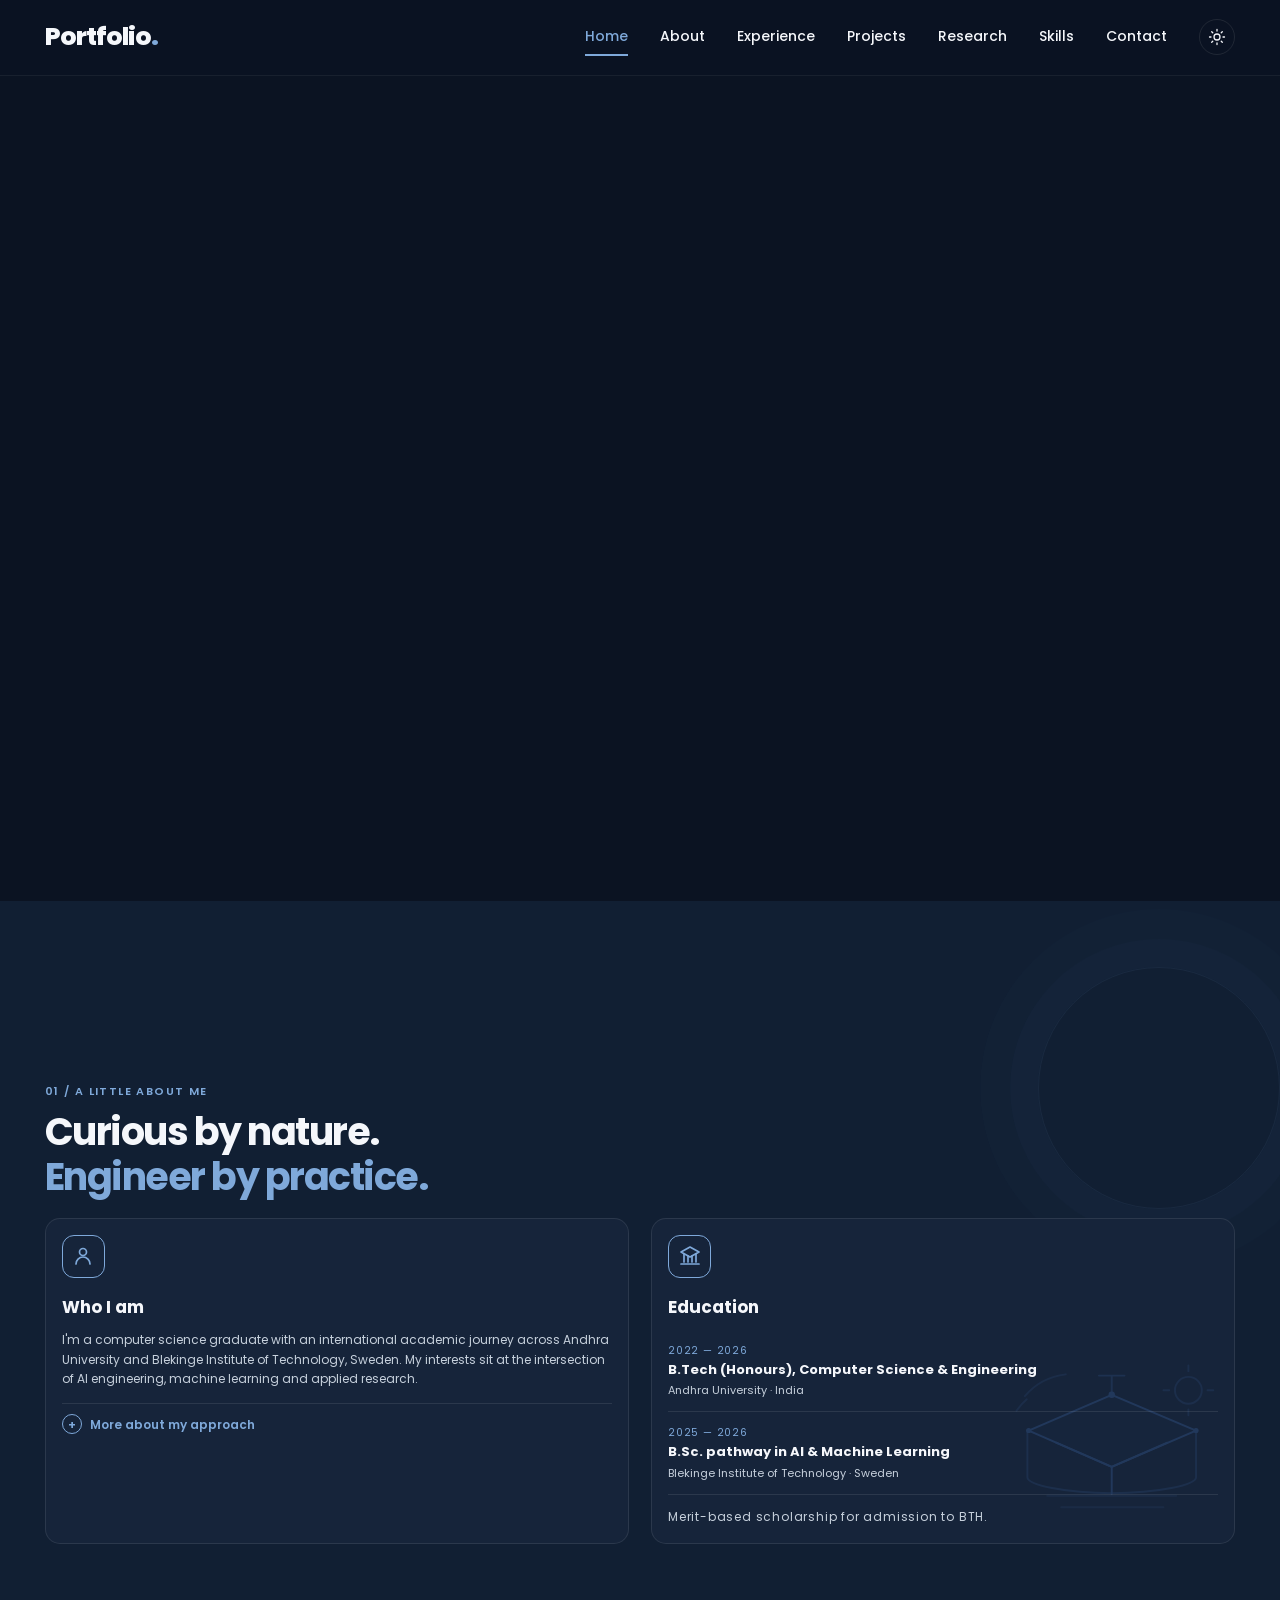
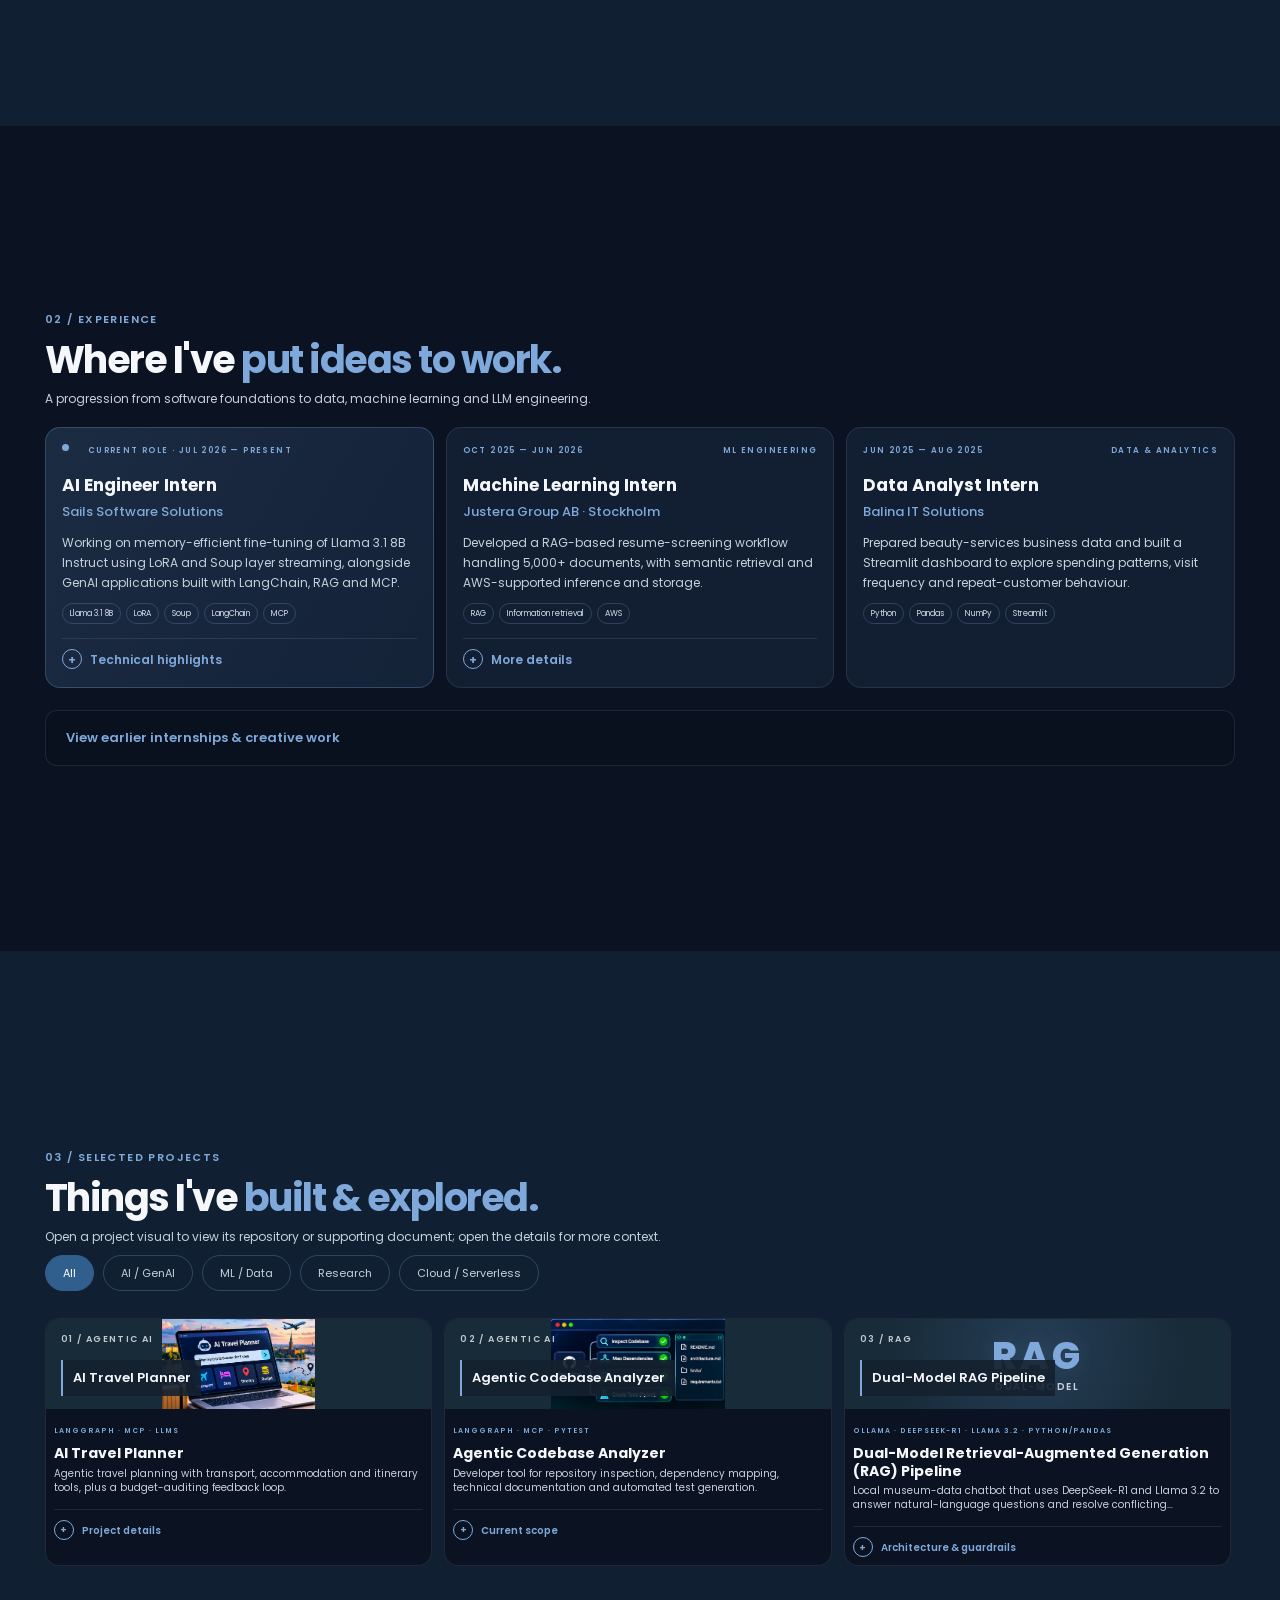
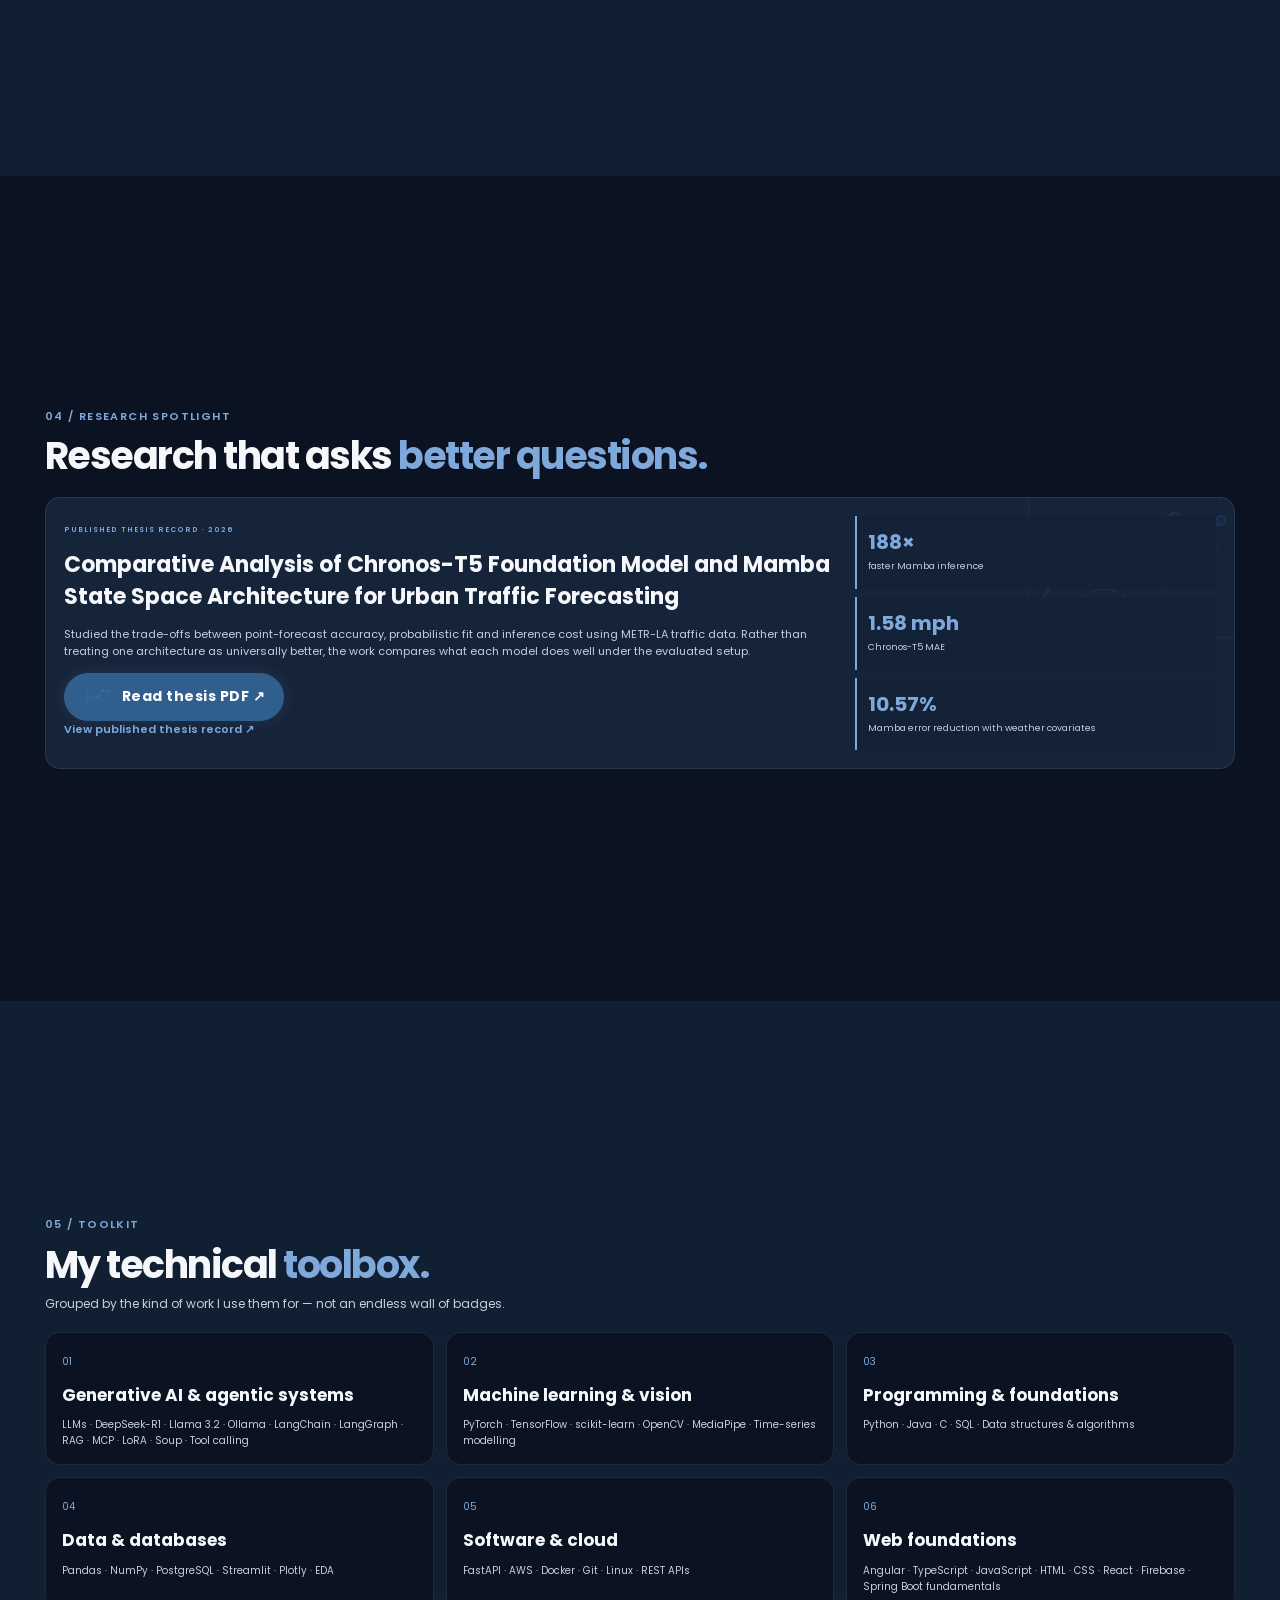
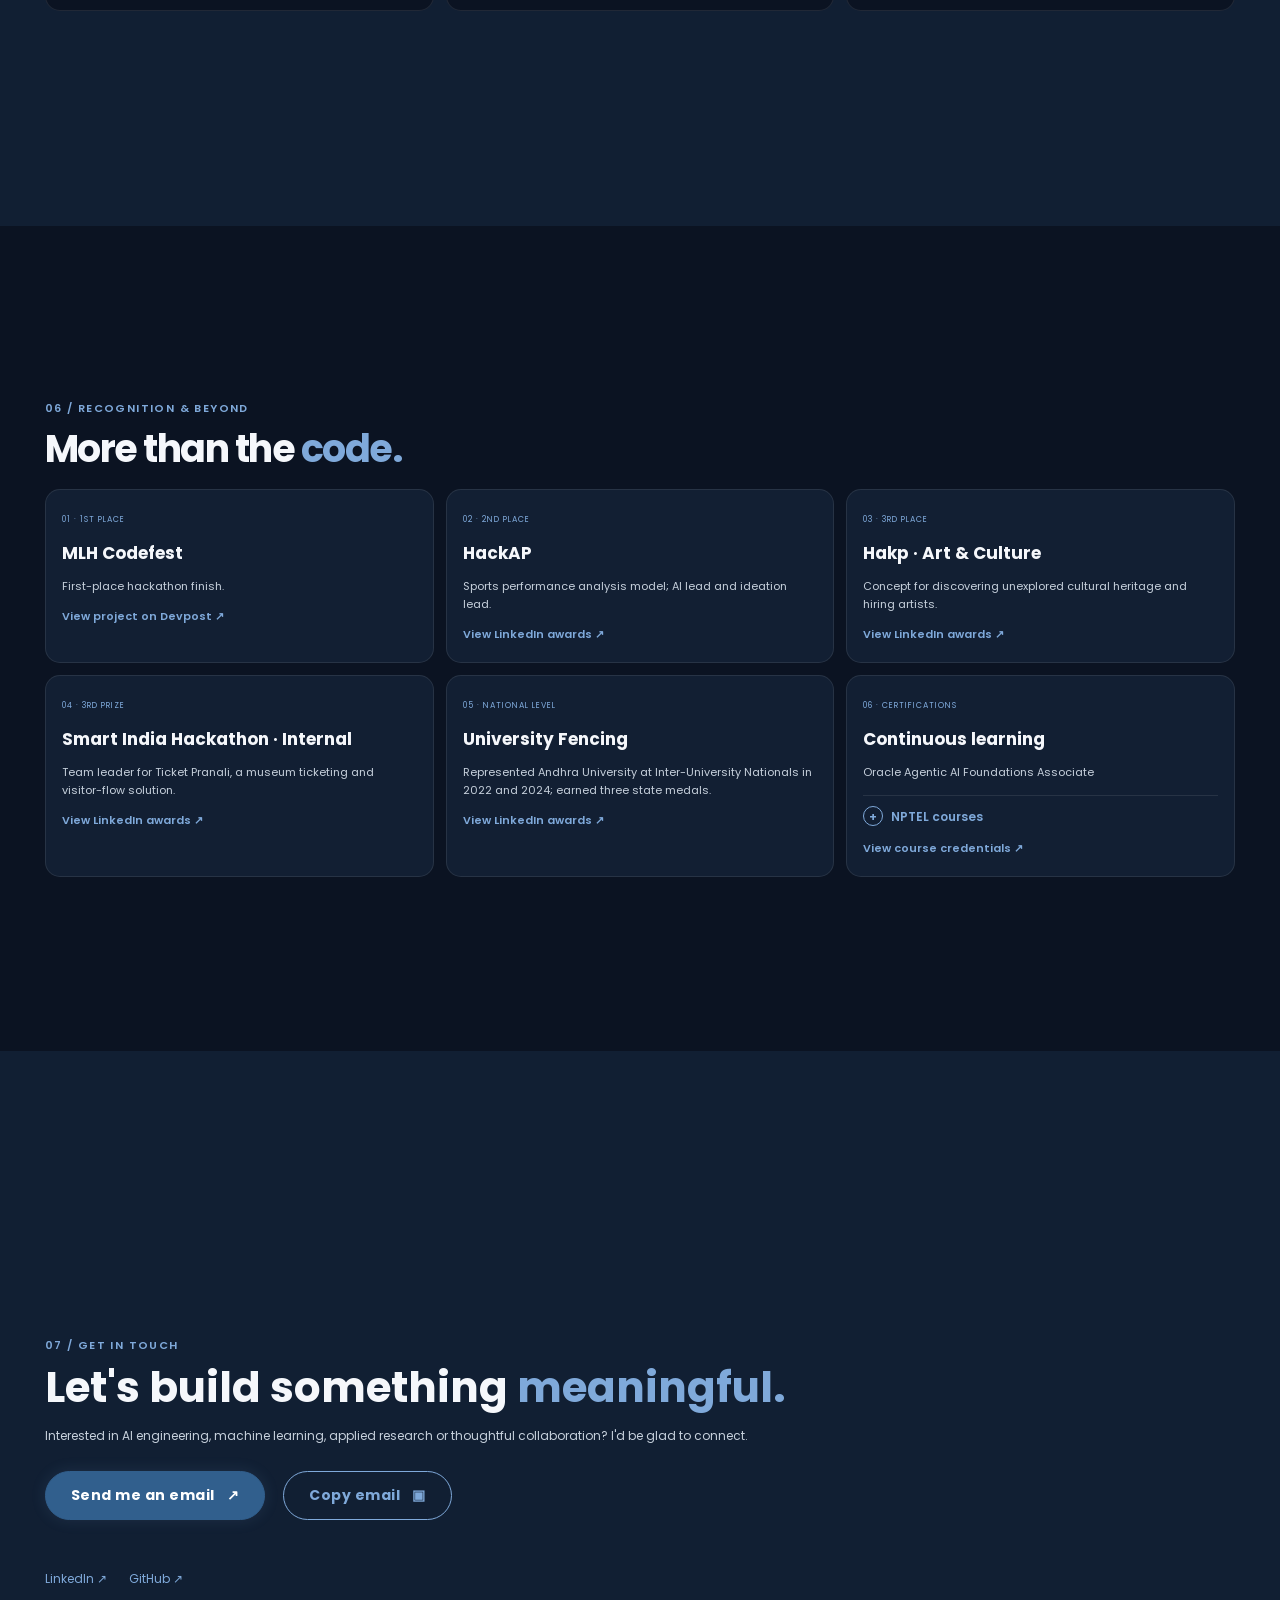
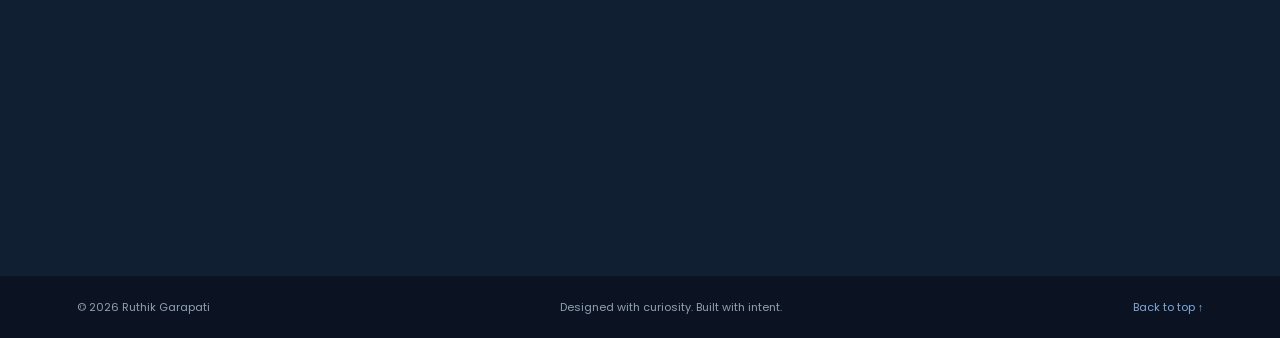
==== commit 8c3d1223: "visuals updated for mobile view" ====
--- a/index.html
+++ b/index.html
@@ -57,7 +57,7 @@
 
     <section class="experience section" id="experience">
       <div class="section-heading reveal"><p class="section-kicker">02 / EXPERIENCE</p><h2>Where I've <span>put ideas to work.</span></h2><p class="section-summary">A progression from software foundations to data, machine learning and LLM engineering.</p></div>
-      <div class="experience-grid">
+      <div class="experience-grid" tabindex="0" aria-label="Experience cards; scroll horizontally to browse on mobile">
         <article class="experience-card featured reveal"><div class="experience-top"><span class="status-dot"></span><span>CURRENT ROLE · JUL 2026 — PRESENT</span></div><h3>AI Engineer Intern</h3><h4>Sails Software Solutions</h4><p>Working on memory-efficient fine-tuning of Llama 3.1 8B Instruct using LoRA and Soup layer streaming, alongside GenAI applications built with LangChain, RAG and MCP.</p><div class="tag-row"><span>Llama 3.1 8B</span><span>LoRA</span><span>Soup</span><span>LangChain</span><span>MCP</span></div><details class="more-details"><summary>Technical highlights</summary><p>Exploring double-buffered transfers and memory-aware supervised fine-tuning. Reported experiment measurements include a 3.3 GB peak VRAM footprint and 113 tokens/second throughput for the measured run.</p></details></article>
         <article class="experience-card reveal"><div class="experience-top"><span>OCT 2025 — JUN 2026</span><span>ML ENGINEERING</span></div><h3>Machine Learning Intern</h3><h4>Justera Group AB · Stockholm</h4><p>Developed a RAG-based resume-screening workflow handling 5,000+ documents, with semantic retrieval and AWS-supported inference and storage.</p><div class="tag-row"><span>RAG</span><span>Information retrieval</span><span>AWS</span></div><details class="more-details"><summary>More details</summary><p>Worked on document processing, retrieval and candidate information discovery. Specific embedding, indexing and reranking components are intentionally not listed here unless verified against the implementation.</p></details></article>
         <article class="experience-card reveal"><div class="experience-top"><span>JUN 2025 — AUG 2025</span><span>DATA & ANALYTICS</span></div><h3>Data Analyst Intern</h3><h4>Balina IT Solutions</h4><p>Prepared beauty-services business data and built a Streamlit dashboard to explore spending patterns, visit frequency and repeat-customer behaviour.</p><div class="tag-row"><span>Python</span><span>Pandas</span><span>NumPy</span><span>Streamlit</span></div></article>
@@ -75,7 +75,7 @@
     <section class="projects section alt" id="projects">
       <div class="section-heading reveal"><p class="section-kicker">03 / SELECTED PROJECTS</p><h2>Things I've <span>built & explored.</span></h2><p class="section-summary">Open a project visual to view its repository or supporting document; open the details for more context.</p></div>
       <div class="project-filters reveal" role="group" aria-label="Filter projects"><button class="filter active" data-filter="all" aria-pressed="true">All</button><button class="filter" data-filter="ai" aria-pressed="false">AI / GenAI</button><button class="filter" data-filter="ml" aria-pressed="false">ML / Data</button><button class="filter" data-filter="research" aria-pressed="false">Research</button><button class="filter" data-filter="cloud" aria-pressed="false">Cloud / Serverless</button></div>
-      <div class="project-grid" id="projectGrid">
+      <div class="project-grid" id="projectGrid" tabindex="0" aria-label="Project cards; scroll horizontally to browse on mobile">
         <article class="project-card reveal" data-category="ai"><div class="project-art"><img class="project-image" src="assets/images/TravelPlanner.png" alt="AI Travel Planner project preview" loading="lazy"><span class="art-number">01 / AGENTIC AI</span><span class="art-project-name">AI Travel Planner</span><a class="art-link" href="https://github.com/garapatiruthik/Project-Agentic-AI" target="_blank" rel="noopener noreferrer" aria-label="Open AI Travel Planner GitHub repository">View project ↗</a></div><div class="project-body"><span class="project-type">LANGGRAPH · MCP · LLMS</span><h3>AI Travel Planner</h3><p>Agentic travel planning with transport, accommodation and itinerary tools, plus a budget-auditing feedback loop.</p><details class="more-details"><summary>Project details</summary><p>Uses LangGraph orchestration and custom MCP servers to connect external services such as maps, flight information and web search. The planner revises selections when the estimated trip cost exceeds the user's budget.</p></details></div></article>
         <article class="project-card reveal" data-category="ai"><div class="project-art"><img class="project-image" src="assets/images/CodeAnalyzer.png" alt="Agentic Codebase Analyzer project preview" loading="lazy"><span class="art-number">02 / AGENTIC AI</span><span class="art-project-name">Agentic Codebase Analyzer</span><a class="art-link" href="https://github.com/garapatiruthik/Agentic-Codebase-Analyzer-Test-Generator" target="_blank" rel="noopener noreferrer" aria-label="Open Agentic Codebase Analyzer GitHub repository">View project ↗</a></div><div class="project-body"><span class="project-type">LANGGRAPH · MCP · PYTEST</span><h3>Agentic Codebase Analyzer</h3><p>Developer tool for repository inspection, dependency mapping, technical documentation and automated test generation.</p><details class="more-details"><summary>Current scope</summary><p>Designed to inspect Python project structure, generate architecture summaries and pytest cases, then analyse execution failures.</p></details></div></article>
         <article class="project-card reveal" data-category="ai"><div class="project-art rag-project-art"><div class="rag-art-label" aria-hidden="true">RAG<small>DUAL-MODEL</small></div><span class="art-number">03 / RAG</span><span class="art-project-name">Dual-Model RAG Pipeline</span><a class="art-link" href="assets/documents/Dual%20model%20RAG.pdf" target="_blank" rel="noopener noreferrer" aria-label="Read the Dual-Model RAG project document">Read project PDF ↗</a></div><div class="project-body"><span class="project-type">OLLAMA · DEEPSEEK-R1 · LLAMA 3.2 · PYTHON/PANDAS</span><h3>Dual-Model Retrieval-Augmented Generation (RAG) Pipeline</h3><p>Local museum-data chatbot that uses DeepSeek-R1 and Llama 3.2 to answer natural-language questions and resolve conflicting summaries.</p><details class="more-details"><summary>Architecture & guardrails</summary><p>Ollama orchestrates both local models. A query engine generates executable Python Pandas code from natural-language questions, strips Markdown from generated code with a regex cleaner, and handles references to unavailable fields without crashing.</p><p>A Llama 3.2 “Judge” checks model summaries against the raw museum data, resolves factual disagreements, and produces one unified response. A 10-row guard asks for query refinement when more than ten artifacts match.</p><p>Skills: retrieval-augmented generation, large language models, Ollama, Python/Pandas, multi-agent architecture, and AI conflict resolution.</p><a class="project-document-link" href="https://github.com/garapatiruthik/MultiAgent-RAG" target="_blank" rel="noopener noreferrer">View GitHub repository ↗</a></details></div></article>
@@ -106,7 +106,7 @@
 
     <section class="recognition section" id="recognition">
       <div class="section-heading reveal"><p class="section-kicker">06 / RECOGNITION & BEYOND</p><h2>More than the <span>code.</span></h2></div>
-      <div class="recognition-grid">
+      <div class="recognition-grid" tabindex="0" aria-label="Achievement cards; scroll horizontally to browse on mobile">
         <article class="recognition-card reveal"><a class="recognition-link" href="https://devpost.com/garapatiruthik/challenges" target="_blank" rel="noopener noreferrer" aria-label="View MLH Codefest project on Devpost"><span>01 · 1ST PLACE</span><h3>MLH Codefest</h3><p>First-place hackathon finish.</p><span class="achievement-cta">View project on Devpost ↗</span></a></article>
         <article class="recognition-card reveal"><a class="recognition-link" href="https://www.linkedin.com/in/ruthik-garapati-793047268/details/honors-and-awards/" target="_blank" rel="noopener noreferrer" aria-label="View HackAP achievement on LinkedIn"><span>02 · 2ND PLACE</span><h3>HackAP</h3><p>Sports performance analysis model; AI lead and ideation lead.</p><span class="achievement-cta">View LinkedIn awards ↗</span></a></article>
         <article class="recognition-card reveal"><a class="recognition-link" href="https://www.linkedin.com/in/ruthik-garapati-793047268/details/honors-and-awards/" target="_blank" rel="noopener noreferrer" aria-label="View Hakp achievement on LinkedIn"><span>03 · 3RD PLACE</span><h3>Hakp · Art & Culture</h3><p>Concept for discovering unexplored cultural heritage and hiring artists.</p><span class="achievement-cta">View LinkedIn awards ↗</span></a></article>
--- a/portfoliowebsite.css
+++ b/portfoliowebsite.css
@@ -1,11 +1,11 @@
 @import url('https://fonts.googleapis.com/css2?family=Poppins:wght@300;400;500;600;700;800&display=swap');
-:root{--bg:#0b1322;--alt:#111f33;--panel:#16243a;--panel2:#121f33;--text:#f5f7fb;--muted:#c6d0dc;--soft:#91a0b2;--accent:#8fb6e8;--line:rgba(255,255,255,.09);--glow:rgba(143,182,232,.12);--max:1160px}
+:root{--bg:#0b1322;--alt:#111f33;--panel:#16243a;--panel2:#121f33;--text:#f5f7fb;--muted:#c6d0dc;--soft:#91a0b2;--accent:#7fa9da;--line:rgba(255,255,255,.09);--glow:rgba(127,169,218,.12);--max:1160px}
 *{box-sizing:border-box;margin:0;padding:0}html{scroll-behavior:smooth;scroll-padding-top:85px}body{background:var(--bg);color:var(--text);font-family:Poppins,sans-serif;line-height:1.7;font-size:15px;overflow-x:hidden}a{color:inherit;text-decoration:none}button{font:inherit}img{display:block;max-width:100%}.section{padding:90px max(6%,calc((100% - var(--max))/2))}.alt{background:var(--alt)}
 .header{position:sticky;top:0;z-index:100;background:rgba(31,36,45,.94);backdrop-filter:blur(14px);display:flex;align-items:center;justify-content:space-between;padding:16px max(4.5%,calc((100% - 1320px)/2));border-bottom:1px solid rgba(255,255,255,.06)}.logo{font-size:25px;font-weight:800;letter-spacing:-1px}.logo span{color:var(--accent)}.navbar{display:flex;align-items:center;gap:clamp(17px,2.5vw,36px)}.navbar a{font-size:14px;font-weight:500;transition:.25s;color:var(--text);position:relative}.navbar a:after{content:"";position:absolute;left:0;bottom:-7px;width:0;height:2px;background:var(--accent);transition:.25s}.navbar a:hover,.navbar a.active{color:var(--accent)}.navbar a:hover:after,.navbar a.active:after{width:100%}.menu-toggle{display:none;background:none;border:0;color:var(--text)}
-.home{min-height:calc(100vh - 70px);display:grid;grid-template-columns:1.12fr .88fr;align-items:center;gap:6%;padding-top:65px;padding-bottom:45px}.home-content{max-width:650px}.intro-line,.section-kicker,.project-type,.art-number,.experience-top,.hero-meta,.photo-tag small{font-size:11px;letter-spacing:1.4px;font-weight:600}.intro-line{color:var(--accent);margin-bottom:8px}.home h1{font-size:clamp(48px,6vw,78px);line-height:1.13;letter-spacing:-3px;font-weight:800}.home h1 span,.home h2 span,.section-heading h2 span,.contact h2 span{color:var(--accent)}.home h2{font-size:clamp(23px,2.7vw,34px);font-weight:600;margin:12px 0 18px}.typed-role{display:inline-block;min-width:230px}.typing-caret{font-style:normal;color:var(--accent);animation:blink .8s steps(2,start) infinite}.home-summary{max-width:570px;color:var(--muted);font-size:15px;line-height:1.9}.social-media{display:flex;gap:15px;margin:27px 0}.social-media a{width:43px;height:43px;border:2px solid var(--accent);border-radius:50%;display:grid;place-items:center;color:var(--accent);font-weight:700;font-size:14px;transition:.3s}.social-media a:hover{background:var(--accent);color:#1f242d;box-shadow:0 0 18px var(--glow);transform:translateY(-5px) rotate(5deg)}.home-actions{display:flex;gap:14px;flex-wrap:wrap}.btn{display:inline-flex;align-items:center;gap:12px;padding:12px 25px;border-radius:40px;background:var(--accent);color:#14242a;font-size:14px;font-weight:700;letter-spacing:.5px;box-shadow:0 0 16px var(--glow);border:1px solid var(--accent);cursor:pointer;transition:.3s}.btn:hover{transform:translateY(-4px);box-shadow:0 0 26px rgba(143,182,232,.4)}.btn-outline{background:transparent;color:var(--accent);box-shadow:none}.btn-outline:hover{background:var(--accent);color:#14242a}.hero-meta{display:flex;gap:25px;flex-wrap:wrap;color:var(--soft);font-size:9px;margin-top:37px}.hero-meta i,.status-dot{display:inline-block;width:7px;height:7px;border-radius:50%;background:#8fb6e8;box-shadow:0 0 10px #8fb6e8;margin-right:7px}.home-img{width:min(100%,490px);justify-self:end;position:relative;animation:float 5s ease-in-out infinite}.photo-frame{width:100%;aspect-ratio:4/4.35;overflow:hidden;border-radius:0 0 0 3px;border:1px solid rgba(143,182,232,.35);box-shadow:0 22px 60px rgba(0,0,0,.28);position:relative}.photo-frame:after{content:"";position:absolute;inset:65% 0 0;background:linear-gradient(transparent,rgba(31,36,45,.5));pointer-events:none}.profile-image{width:100%;height:100%;object-fit:cover;object-position:center 35%;transition:transform .7s,filter .5s}.photo-frame:hover .profile-image{transform:scale(1.06);filter:saturate(1.13)}.photo-tag{position:absolute;left:-24px;bottom:28px;background:#323946;padding:12px 18px;display:flex;align-items:center;gap:12px;box-shadow:0 12px 30px #1118;border-left:3px solid var(--accent)}.photo-tag>span{font-size:22px;color:var(--accent);font-weight:800}.photo-tag strong{display:block;font-size:13px}.photo-tag small{display:block;color:var(--soft);font-size:8px}
-.section-heading{margin-bottom:35px;max-width:760px}.section-kicker{color:var(--accent);margin-bottom:8px}.section-heading h2{font-size:clamp(30px,4vw,45px);line-height:1.2;letter-spacing:-1.5px}.section-summary{color:var(--muted);font-size:13px;margin-top:12px;max-width:660px}.about-grid{display:grid;grid-template-columns:1fr 1fr;gap:22px}.info-card,.experience-card,.skill-card,.recognition-card{background:var(--panel);padding:26px;border-radius:15px;border:1px solid var(--line);transition:transform .35s,border-color .35s,box-shadow .35s}.info-card:hover,.experience-card:hover,.skill-card:hover,.recognition-card:hover{transform:translateY(-7px);border-color:var(--accent);box-shadow:0 15px 35px rgba(0,0,0,.2),0 0 15px rgba(143,182,232,.06)}.card-icon{width:43px;height:43px;border:1px solid var(--accent);border-radius:12px;display:grid;place-items:center;color:var(--accent);font-size:23px;margin-bottom:15px}.info-card h3,.experience-card h3,.skill-card h3,.recognition-card h3{font-size:19px;margin-bottom:8px}.info-card p,.experience-card p,.recognition-card p{font-size:13px;color:var(--muted);line-height:1.85}.education-item{padding:12px 0;border-bottom:1px solid var(--line);display:flex;flex-direction:column}.education-item span,.education-note{font-size:10px;color:var(--accent);letter-spacing:.8px}.education-item strong{font-size:13px}.education-item small{font-size:11px;color:var(--muted)}.education-note{margin-top:12px}.more-details{border-top:1px solid var(--line);margin-top:14px;padding-top:10px}.more-details summary,.experience-more summary{list-style:none;cursor:pointer;color:var(--accent);font-size:12px;font-weight:600;transition:letter-spacing .2s}.more-details summary::-webkit-details-marker,.experience-more summary::-webkit-details-marker{display:none}.more-details summary:before{content:"+";display:inline-grid;place-items:center;border:1px solid var(--accent);border-radius:50%;width:18px;height:18px;margin-right:8px}.more-details[open] summary:before{content:"−"}.more-details[open] summary{margin-bottom:8px}.more-details p{animation:fadeUp .3s ease}
-.experience-grid{display:grid;grid-template-columns:repeat(2,1fr);gap:18px}.experience-card{background:var(--panel2)}.experience-card.featured{grid-column:span 2;background:linear-gradient(120deg,#303b49,#252d39);border-color:rgba(143,182,232,.28)}.experience-top{display:flex;justify-content:space-between;gap:12px;color:var(--accent);font-size:9px;margin-bottom:13px}.experience-card h3{font-size:20px;margin:0}.experience-card h4{font-size:13px;color:var(--accent);font-weight:500;margin:2px 0 10px}.tag-row{display:flex;gap:7px;flex-wrap:wrap;margin-top:14px}.tag-row span{border:1px solid rgba(143,182,232,.2);border-radius:30px;padding:4px 9px;color:#c8faff;font-size:9px;transition:.25s}.experience-card:hover .tag-row span{background:rgba(143,182,232,.08);border-color:var(--accent)}.experience-more{margin-top:22px;padding:16px 20px;border:1px solid var(--line);border-radius:12px;background:rgba(0,0,0,.1)}.experience-more summary{font-size:13px}.earlier-grid{display:grid;grid-template-columns:repeat(2,1fr);gap:14px;margin-top:18px}.earlier-grid article{padding:17px;background:rgba(0,0,0,.13);border-radius:9px}.earlier-grid article>span{font-size:9px;color:var(--accent);letter-spacing:1px}.earlier-grid h3{font-size:13px;margin:6px 0}.earlier-grid p{font-size:11px;color:var(--muted)}
-.project-filters{display:flex;gap:9px;flex-wrap:wrap;margin:-10px 0 24px}.filter{padding:8px 17px;border:1px solid rgba(143,182,232,.25);border-radius:25px;color:var(--muted);background:transparent;cursor:pointer;font-size:11px;transition:.25s}.filter:hover,.filter.active{background:var(--accent);color:#14242a;border-color:var(--accent)}.project-grid{display:grid;grid-template-columns:repeat(3,minmax(0,1fr));gap:18px}.project-card{background:var(--bg);border:1px solid var(--line);border-radius:14px;overflow:hidden;transition:transform .35s,border-color .35s,box-shadow .35s}.project-card:hover{transform:translateY(-8px);border-color:var(--accent);box-shadow:0 18px 40px rgba(0,0,0,.25)}.project-card[hidden]{display:none}.project-art{height:190px;position:relative;overflow:hidden;display:flex;align-items:center;justify-content:center;background:#172b39}.art-number{position:absolute;left:15px;top:13px;color:rgba(255,255,255,.75);font-size:9px;z-index:2}.art-link{position:absolute;inset:0;display:flex;align-items:center;justify-content:center;background:rgba(5,14,23,.78);color:var(--accent);font-size:15px;font-weight:700;letter-spacing:.4px;opacity:0;transform:translateY(12px);transition:.35s;z-index:3}.project-art:hover .art-link,.project-art:focus-within .art-link{opacity:1;transform:translateY(0)}.project-body{padding:19px}.project-type{color:var(--accent);font-size:8px}.project-body h3{font-size:18px;line-height:1.35;margin:7px 0}.project-body>p{font-size:11px;color:var(--muted);line-height:1.8}.project-body .more-details p{font-size:11px}.art-travel{background:radial-gradient(circle at 70% 35%,#236e80,#142b3d 65%)}.mini-map{width:68%;height:105px;border:1px solid #8be8e6;border-radius:50%;transform:rotate(-18deg);position:relative;background:repeating-linear-gradient(0deg,transparent 0 17px,#ffffff13 18px),repeating-linear-gradient(90deg,transparent 0 17px,#ffffff13 18px)}.mini-map:after{content:"";position:absolute;left:15%;top:55%;width:70%;height:2px;background:var(--accent);transform:rotate(-22deg);box-shadow:0 0 12px var(--accent)}.mini-map b{position:absolute;z-index:1;color:#10222d;background:var(--accent);border-radius:50%;width:20px;height:20px;display:grid;place-items:center;font-size:10px}.mini-map b:nth-child(2){left:14%;top:24%}.mini-map b:nth-child(3){right:20%;top:18%}.mini-map b:nth-child(4){right:18%;bottom:10%}.art-caption{position:absolute;bottom:16px;left:17px;background:#14212ee8;padding:9px 13px;border-left:2px solid var(--accent);display:flex;flex-direction:column}.art-caption small,.art-caption span{font-size:8px;color:#b8c9d5}.art-caption strong{font-size:13px}.art-rag{background:radial-gradient(circle at 50% 40%,#38516d,#172333 72%)}.doc-visual{display:flex;gap:-20px;align-items:center}.doc-visual div{width:78px;height:100px;background:#e7edf4;border-radius:5px;box-shadow:0 7px 20px #0005;border-top:8px solid #6adccf;padding:22px 8px}.doc-visual div+div{margin-left:-48px;transform:rotate(8deg);background:#d4e0ec}.doc-visual div+div+div{transform:rotate(-8deg);background:#fff}.doc-visual div:after{content:"";display:block;height:4px;background:#9aabbc;box-shadow:0 12px #c4ced8,0 24px #c4ced8,0 36px #c4ced8}.rag-chip{position:absolute;bottom:17px;background:#101d2b;padding:8px 13px;border-radius:5px;color:#c4e7eb;font-size:9px}.rag-chip b{color:var(--accent);margin-left:12px}.art-thesis{background:linear-gradient(135deg,#1c2d43,#1a4652)}.thesis-chart{width:82%;display:grid;gap:17px;margin-top:20px}.thesis-chart div{display:grid;grid-template-columns:85px 1fr 45px;align-items:center;gap:8px;font-size:8px}.thesis-chart i{height:12px;border-radius:3px;background:linear-gradient(90deg,#8fb6e8,#75dec6)}.thesis-chart .long{width:100%}.thesis-chart .short{width:8%}.thesis-chart b{font-size:8px}.art-thesis>small{position:absolute;bottom:15px;color:#b8cbd4;font-size:8px;letter-spacing:1px}.art-vision{background:radial-gradient(circle,#344c63,#172432 70%)}.face-box{width:100px;height:130px;border:1px solid #7ae6e4;border-radius:48% 48% 42% 42%;position:relative;box-shadow:0 0 22px #8fb6e825}.face-box:before,.face-box:after{content:"";position:absolute;top:48px;width:12px;height:5px;border:1px solid var(--accent);border-radius:50%}.face-box:before{left:23px}.face-box:after{right:23px}.face-box span{position:absolute;left:49px;top:55px;width:1px;height:29px;background:var(--accent)}.face-box i{position:absolute;left:35px;bottom:25px;width:30px;height:10px;border-bottom:1px solid var(--accent);border-radius:50%}.face-box b{position:absolute;inset:18px 8px;border:1px dashed #8fb6e855;border-radius:50%}.vision-label{position:absolute;bottom:17px;color:#bceff0;font-size:9px;letter-spacing:1px}.art-dashboard{background:linear-gradient(145deg,#293c4c,#172431)}.dashboard-mini{width:75%;padding:15px;background:#111e2b;border:1px solid #47717b;border-radius:7px;box-shadow:0 12px 28px #0005}.dash-kpis{display:flex;gap:9px}.dash-kpis i{height:21px;flex:1;background:#274c57;border-radius:3px;border-top:2px solid var(--accent)}.dash-bars{height:66px;display:flex;align-items:end;gap:7px;margin:13px 0 8px;border-bottom:1px solid #506271}.dash-bars b{flex:1;background:linear-gradient(#8fb6e8,#327b8a);border-radius:2px 2px 0 0}.dash-bars b:nth-child(1){height:35%}.dash-bars b:nth-child(2){height:48%}.dash-bars b:nth-child(3){height:42%}.dash-bars b:nth-child(4){height:70%}.dash-bars b:nth-child(5){height:56%}.dash-bars b:nth-child(6){height:85%}.dash-bars b:nth-child(7){height:95%}.dashboard-mini small{font-size:7px;color:#a5c3ca;letter-spacing:1px}.art-ticket{background:linear-gradient(140deg,#40533e,#1b353a)}.ticket-visual{display:flex;align-items:center;background:#e6f2e9;color:#203a38;padding:16px;border-radius:7px;gap:14px;box-shadow:0 14px 30px #0005}.ticket-visual>b{font-size:29px;color:#327b73;border-right:1px dashed #69928b;padding-right:13px}.ticket-visual div{display:flex;flex-direction:column}.ticket-visual small{font-size:8px;letter-spacing:1px}.ticket-visual strong{font-size:14px}.ticket-visual span{font-size:7px;letter-spacing:1px}.art-code{background:linear-gradient(145deg,#29304a,#172432)}.code-window{width:78%;background:#0d1723;border:1px solid #4b6172;border-radius:7px;padding:18px;display:flex;flex-direction:column;gap:8px;box-shadow:0 12px 30px #0005}.code-window span,.code-window b{font:10px monospace;color:#c3d4e4}.code-window span:before{content:"› ";color:var(--accent)}.code-window b{color:#65dfb1;font-size:9px}
+.home{min-height:calc(100vh - 70px);display:grid;grid-template-columns:1.12fr .88fr;align-items:center;gap:6%;padding-top:65px;padding-bottom:45px}.home-content{max-width:650px}.intro-line,.section-kicker,.project-type,.art-number,.experience-top,.hero-meta,.photo-tag small{font-size:11px;letter-spacing:1.4px;font-weight:600}.intro-line{color:var(--accent);margin-bottom:8px}.home h1{font-size:clamp(48px,6vw,78px);line-height:1.13;letter-spacing:-3px;font-weight:800}.home h1 span,.home h2 span,.section-heading h2 span,.contact h2 span{color:var(--accent)}.home h2{font-size:clamp(23px,2.7vw,34px);font-weight:600;margin:12px 0 18px}.typed-role{display:inline-block;min-width:230px}.typing-caret{font-style:normal;color:var(--accent);animation:blink .8s steps(2,start) infinite}.home-summary{max-width:570px;color:var(--muted);font-size:15px;line-height:1.9}.social-media{display:flex;gap:15px;margin:27px 0}.social-media a{width:43px;height:43px;border:2px solid var(--accent);border-radius:50%;display:grid;place-items:center;color:var(--accent);font-weight:700;font-size:14px;transition:.3s}.social-media a:hover{background:var(--accent);color:#1f242d;box-shadow:0 0 18px var(--glow);transform:translateY(-5px) rotate(5deg)}.home-actions{display:flex;gap:14px;flex-wrap:wrap}.btn{display:inline-flex;align-items:center;gap:12px;padding:12px 25px;border-radius:40px;background:var(--accent);color:#14242a;font-size:14px;font-weight:700;letter-spacing:.5px;box-shadow:0 0 16px var(--glow);border:1px solid var(--accent);cursor:pointer;transition:.3s}.btn:hover{transform:translateY(-4px);box-shadow:0 0 26px rgba(127,169,218,.4)}.btn-outline{background:transparent;color:var(--accent);box-shadow:none}.btn-outline:hover{background:var(--accent);color:#14242a}.hero-meta{display:flex;gap:25px;flex-wrap:wrap;color:var(--soft);font-size:9px;margin-top:37px}.hero-meta i,.status-dot{display:inline-block;width:7px;height:7px;border-radius:50%;background:#7fa9da;box-shadow:0 0 10px #7fa9da;margin-right:7px}.home-img{width:min(100%,490px);justify-self:end;position:relative;animation:float 5s ease-in-out infinite}.photo-frame{width:100%;aspect-ratio:4/4.35;overflow:hidden;border-radius:0 0 0 3px;border:1px solid rgba(127,169,218,.35);box-shadow:0 22px 60px rgba(0,0,0,.28);position:relative}.photo-frame:after{content:"";position:absolute;inset:65% 0 0;background:linear-gradient(transparent,rgba(31,36,45,.5));pointer-events:none}.profile-image{width:100%;height:100%;object-fit:cover;object-position:center 35%;transition:transform .7s,filter .5s}.photo-frame:hover .profile-image{transform:scale(1.06);filter:saturate(1.13)}.photo-tag{position:absolute;left:-24px;bottom:28px;background:#323946;padding:12px 18px;display:flex;align-items:center;gap:12px;box-shadow:0 12px 30px #1118;border-left:3px solid var(--accent)}.photo-tag>span{font-size:22px;color:var(--accent);font-weight:800}.photo-tag strong{display:block;font-size:13px}.photo-tag small{display:block;color:var(--soft);font-size:8px}
+.section-heading{margin-bottom:35px;max-width:760px}.section-kicker{color:var(--accent);margin-bottom:8px}.section-heading h2{font-size:clamp(30px,4vw,45px);line-height:1.2;letter-spacing:-1.5px}.section-summary{color:var(--muted);font-size:13px;margin-top:12px;max-width:660px}.about-grid{display:grid;grid-template-columns:1fr 1fr;gap:22px}.info-card,.experience-card,.skill-card,.recognition-card{background:var(--panel);padding:26px;border-radius:15px;border:1px solid var(--line);transition:transform .35s,border-color .35s,box-shadow .35s}.info-card:hover,.experience-card:hover,.skill-card:hover,.recognition-card:hover{transform:translateY(-7px);border-color:var(--accent);box-shadow:0 15px 35px rgba(0,0,0,.2),0 0 15px rgba(127,169,218,.06)}.card-icon{width:43px;height:43px;border:1px solid var(--accent);border-radius:12px;display:grid;place-items:center;color:var(--accent);font-size:23px;margin-bottom:15px}.info-card h3,.experience-card h3,.skill-card h3,.recognition-card h3{font-size:19px;margin-bottom:8px}.info-card p,.experience-card p,.recognition-card p{font-size:13px;color:var(--muted);line-height:1.85}.education-item{padding:12px 0;border-bottom:1px solid var(--line);display:flex;flex-direction:column}.education-item span,.education-note{font-size:10px;color:var(--accent);letter-spacing:.8px}.education-item strong{font-size:13px}.education-item small{font-size:11px;color:var(--muted)}.education-note{margin-top:12px}.more-details{border-top:1px solid var(--line);margin-top:14px;padding-top:10px}.more-details summary,.experience-more summary{list-style:none;cursor:pointer;color:var(--accent);font-size:12px;font-weight:600;transition:letter-spacing .2s}.more-details summary::-webkit-details-marker,.experience-more summary::-webkit-details-marker{display:none}.more-details summary:before{content:"+";display:inline-grid;place-items:center;border:1px solid var(--accent);border-radius:50%;width:18px;height:18px;margin-right:8px}.more-details[open] summary:before{content:"−"}.more-details[open] summary{margin-bottom:8px}.more-details p{animation:fadeUp .3s ease}
+.experience-grid{display:grid;grid-template-columns:repeat(2,1fr);gap:18px}.experience-card{background:var(--panel2)}.experience-card.featured{grid-column:span 2;background:linear-gradient(120deg,#303b49,#252d39);border-color:rgba(127,169,218,.28)}.experience-top{display:flex;justify-content:space-between;gap:12px;color:var(--accent);font-size:9px;margin-bottom:13px}.experience-card h3{font-size:20px;margin:0}.experience-card h4{font-size:13px;color:var(--accent);font-weight:500;margin:2px 0 10px}.tag-row{display:flex;gap:7px;flex-wrap:wrap;margin-top:14px}.tag-row span{border:1px solid rgba(127,169,218,.2);border-radius:30px;padding:4px 9px;color:#c8faff;font-size:9px;transition:.25s}.experience-card:hover .tag-row span{background:rgba(127,169,218,.08);border-color:var(--accent)}.experience-more{margin-top:22px;padding:16px 20px;border:1px solid var(--line);border-radius:12px;background:rgba(0,0,0,.1)}.experience-more summary{font-size:13px}.earlier-grid{display:grid;grid-template-columns:repeat(2,1fr);gap:14px;margin-top:18px}.earlier-grid article{padding:17px;background:rgba(0,0,0,.13);border-radius:9px}.earlier-grid article>span{font-size:9px;color:var(--accent);letter-spacing:1px}.earlier-grid h3{font-size:13px;margin:6px 0}.earlier-grid p{font-size:11px;color:var(--muted)}
+.project-filters{display:flex;gap:9px;flex-wrap:wrap;margin:-10px 0 24px}.filter{padding:8px 17px;border:1px solid rgba(127,169,218,.25);border-radius:25px;color:var(--muted);background:transparent;cursor:pointer;font-size:11px;transition:.25s}.filter:hover,.filter.active{background:var(--accent);color:#14242a;border-color:var(--accent)}.project-grid{display:grid;grid-template-columns:repeat(3,minmax(0,1fr));gap:18px}.project-card{background:var(--bg);border:1px solid var(--line);border-radius:14px;overflow:hidden;transition:transform .35s,border-color .35s,box-shadow .35s}.project-card:hover{transform:translateY(-8px);border-color:var(--accent);box-shadow:0 18px 40px rgba(0,0,0,.25)}.project-card[hidden]{display:none}.project-art{height:190px;position:relative;overflow:hidden;display:flex;align-items:center;justify-content:center;background:#172b39}.art-number{position:absolute;left:15px;top:13px;color:rgba(255,255,255,.75);font-size:9px;z-index:2}.art-link{position:absolute;inset:0;display:flex;align-items:center;justify-content:center;background:rgba(5,14,23,.78);color:var(--accent);font-size:15px;font-weight:700;letter-spacing:.4px;opacity:0;transform:translateY(12px);transition:.35s;z-index:3}.project-art:hover .art-link,.project-art:focus-within .art-link{opacity:1;transform:translateY(0)}.project-body{padding:19px}.project-type{color:var(--accent);font-size:8px}.project-body h3{font-size:18px;line-height:1.35;margin:7px 0}.project-body>p{font-size:11px;color:var(--muted);line-height:1.8}.project-body .more-details p{font-size:11px}.art-travel{background:radial-gradient(circle at 70% 35%,#236e80,#142b3d 65%)}.mini-map{width:68%;height:105px;border:1px solid #8be8e6;border-radius:50%;transform:rotate(-18deg);position:relative;background:repeating-linear-gradient(0deg,transparent 0 17px,#ffffff13 18px),repeating-linear-gradient(90deg,transparent 0 17px,#ffffff13 18px)}.mini-map:after{content:"";position:absolute;left:15%;top:55%;width:70%;height:2px;background:var(--accent);transform:rotate(-22deg);box-shadow:0 0 12px var(--accent)}.mini-map b{position:absolute;z-index:1;color:#10222d;background:var(--accent);border-radius:50%;width:20px;height:20px;display:grid;place-items:center;font-size:10px}.mini-map b:nth-child(2){left:14%;top:24%}.mini-map b:nth-child(3){right:20%;top:18%}.mini-map b:nth-child(4){right:18%;bottom:10%}.art-caption{position:absolute;bottom:16px;left:17px;background:#14212ee8;padding:9px 13px;border-left:2px solid var(--accent);display:flex;flex-direction:column}.art-caption small,.art-caption span{font-size:8px;color:#b8c9d5}.art-caption strong{font-size:13px}.art-rag{background:radial-gradient(circle at 50% 40%,#38516d,#172333 72%)}.doc-visual{display:flex;gap:-20px;align-items:center}.doc-visual div{width:78px;height:100px;background:#e7edf4;border-radius:5px;box-shadow:0 7px 20px #0005;border-top:8px solid #6adccf;padding:22px 8px}.doc-visual div+div{margin-left:-48px;transform:rotate(8deg);background:#d4e0ec}.doc-visual div+div+div{transform:rotate(-8deg);background:#fff}.doc-visual div:after{content:"";display:block;height:4px;background:#9aabbc;box-shadow:0 12px #c4ced8,0 24px #c4ced8,0 36px #c4ced8}.rag-chip{position:absolute;bottom:17px;background:#101d2b;padding:8px 13px;border-radius:5px;color:#c4e7eb;font-size:9px}.rag-chip b{color:var(--accent);margin-left:12px}.art-thesis{background:linear-gradient(135deg,#1c2d43,#1a4652)}.thesis-chart{width:82%;display:grid;gap:17px;margin-top:20px}.thesis-chart div{display:grid;grid-template-columns:85px 1fr 45px;align-items:center;gap:8px;font-size:8px}.thesis-chart i{height:12px;border-radius:3px;background:linear-gradient(90deg,#7fa9da,#75dec6)}.thesis-chart .long{width:100%}.thesis-chart .short{width:8%}.thesis-chart b{font-size:8px}.art-thesis>small{position:absolute;bottom:15px;color:#b8cbd4;font-size:8px;letter-spacing:1px}.art-vision{background:radial-gradient(circle,#344c63,#172432 70%)}.face-box{width:100px;height:130px;border:1px solid #7ae6e4;border-radius:48% 48% 42% 42%;position:relative;box-shadow:0 0 22px #7fa9da25}.face-box:before,.face-box:after{content:"";position:absolute;top:48px;width:12px;height:5px;border:1px solid var(--accent);border-radius:50%}.face-box:before{left:23px}.face-box:after{right:23px}.face-box span{position:absolute;left:49px;top:55px;width:1px;height:29px;background:var(--accent)}.face-box i{position:absolute;left:35px;bottom:25px;width:30px;height:10px;border-bottom:1px solid var(--accent);border-radius:50%}.face-box b{position:absolute;inset:18px 8px;border:1px dashed #7fa9da55;border-radius:50%}.vision-label{position:absolute;bottom:17px;color:#bceff0;font-size:9px;letter-spacing:1px}.art-dashboard{background:linear-gradient(145deg,#293c4c,#172431)}.dashboard-mini{width:75%;padding:15px;background:#111e2b;border:1px solid #47717b;border-radius:7px;box-shadow:0 12px 28px #0005}.dash-kpis{display:flex;gap:9px}.dash-kpis i{height:21px;flex:1;background:#274c57;border-radius:3px;border-top:2px solid var(--accent)}.dash-bars{height:66px;display:flex;align-items:end;gap:7px;margin:13px 0 8px;border-bottom:1px solid #506271}.dash-bars b{flex:1;background:linear-gradient(#7fa9da,#327b8a);border-radius:2px 2px 0 0}.dash-bars b:nth-child(1){height:35%}.dash-bars b:nth-child(2){height:48%}.dash-bars b:nth-child(3){height:42%}.dash-bars b:nth-child(4){height:70%}.dash-bars b:nth-child(5){height:56%}.dash-bars b:nth-child(6){height:85%}.dash-bars b:nth-child(7){height:95%}.dashboard-mini small{font-size:7px;color:#a5c3ca;letter-spacing:1px}.art-ticket{background:linear-gradient(140deg,#40533e,#1b353a)}.ticket-visual{display:flex;align-items:center;background:#e6f2e9;color:#203a38;padding:16px;border-radius:7px;gap:14px;box-shadow:0 14px 30px #0005}.ticket-visual>b{font-size:29px;color:#327b73;border-right:1px dashed #69928b;padding-right:13px}.ticket-visual div{display:flex;flex-direction:column}.ticket-visual small{font-size:8px;letter-spacing:1px}.ticket-visual strong{font-size:14px}.ticket-visual span{font-size:7px;letter-spacing:1px}.art-code{background:linear-gradient(145deg,#29304a,#172432)}.code-window{width:78%;background:#0d1723;border:1px solid #4b6172;border-radius:7px;padding:18px;display:flex;flex-direction:column;gap:8px;box-shadow:0 12px 30px #0005}.code-window span,.code-window b{font:10px monospace;color:#c3d4e4}.code-window span:before{content:"› ";color:var(--accent)}.code-window b{color:#65dfb1;font-size:9px}
 .research{background:var(--bg)}.research-card{display:grid;grid-template-columns:1.5fr .7fr;gap:35px;padding:30px;background:var(--panel);border:1px solid var(--line);border-radius:15px}.research-card h3{font-size:clamp(18px,2.3vw,25px);line-height:1.45;margin:9px 0 13px}.research-card p{font-size:12px;color:var(--muted);line-height:1.9;margin-bottom:20px}.research-metrics{display:grid;gap:10px}.research-metrics div{padding:13px 15px;background:#1f2935;border-left:2px solid var(--accent);display:flex;flex-direction:column}.research-metrics strong{font-size:24px;color:var(--accent)}.research-metrics span{font-size:10px;color:var(--muted)}.skills-grid{display:grid;grid-template-columns:repeat(3,1fr);gap:15px}.skill-card{background:var(--bg);min-height:155px}.skill-card>span{font-size:10px;color:var(--accent)}.skill-card h3{font-size:15px;margin:8px 0}.skill-card p{font-size:11px;color:var(--muted);line-height:1.9}.recognition{background:var(--bg)}.recognition-grid{display:grid;grid-template-columns:repeat(3,1fr);gap:15px}.recognition-card{position:relative;min-height:150px;background:var(--panel2)}.recognition-card>span{font-size:9px;letter-spacing:1px;color:var(--accent)}.recognition-card h3{font-size:15px;margin:9px 0}.recognition-card p{font-size:11px}.contact{background:var(--alt)}.contact-content{max-width:800px}.contact h2{font-size:clamp(32px,4vw,48px);line-height:1.2}.contact-content>p:not(.section-kicker):not(.copy-feedback){color:var(--muted);font-size:13px;margin:13px 0 24px}.contact-links{display:flex;gap:22px;margin-top:23px}.contact-links a{font-size:12px;color:var(--accent)}.copy-feedback{font-size:11px;color:#65dfb1;margin-top:8px;min-height:18px}.footer{display:flex;justify-content:space-between;gap:20px;flex-wrap:wrap;padding:22px 6%;font-size:11px;color:var(--soft)}.footer a{color:var(--accent)}
 .reveal{opacity:0;transform:translateY(24px);transition:opacity .75s ease,transform .75s cubic-bezier(.2,.7,.2,1)}.reveal.visible{opacity:1;transform:translateY(0)}.reveal-delay{transition-delay:.15s}.project-card:nth-child(2n).visible{transition-delay:.08s}.project-card:nth-child(3n).visible{transition-delay:.14s}@keyframes float{0%,100%{transform:translateY(0)}50%{transform:translateY(-12px)}}@keyframes blink{50%{opacity:0}}@keyframes fadeUp{from{opacity:0;transform:translateY(6px)}to{opacity:1;transform:translateY(0)}}
 @media(max-width:950px){.navbar{gap:14px}.navbar a{font-size:12px}.project-grid{grid-template-columns:repeat(2,minmax(0,1fr))}.home{gap:4%}.home h1{font-size:clamp(45px,6vw,65px)}}
@@ -20,7 +20,7 @@
 .project-document-link:hover{text-decoration:underline}
 .social-media svg{display:block;width:20px;height:20px}
 .experience-grid{grid-template-columns:1fr;position:relative;padding-left:34px}
-.experience-grid::before{content:"";position:absolute;left:8px;top:10px;bottom:10px;width:2px;background:linear-gradient(to bottom,var(--accent),rgba(143,182,232,.18))}
+.experience-grid::before{content:"";position:absolute;left:8px;top:10px;bottom:10px;width:2px;background:linear-gradient(to bottom,var(--accent),rgba(127,169,218,.18))}
 .experience-card{position:relative}
 .experience-card::before{content:"";position:absolute;left:-31px;top:26px;width:12px;height:12px;border:2px solid var(--accent);border-radius:50%;background:var(--panel);box-shadow:0 0 12px var(--glow)}
 .experience-card.featured{grid-column:auto}
@@ -115,9 +115,9 @@
   right:0;
   width:240px;
   height:240px;
-  border:1px solid rgba(143,182,232,.08);
+  border:1px solid rgba(127,169,218,.08);
   border-radius:50%;
-  box-shadow:0 0 0 28px rgba(143,182,232,.018),0 0 0 58px rgba(143,182,232,.012);
+  box-shadow:0 0 0 28px rgba(127,169,218,.018),0 0 0 58px rgba(127,169,218,.012);
   pointer-events:none;
 }
 
@@ -185,19 +185,19 @@
   .about.section.alt::before{right:0;width:180px;height:180px}
 }
 
-.btn:hover{box-shadow:0 0 18px rgba(143,182,232,.18)}
+.btn:hover{box-shadow:0 0 18px rgba(127,169,218,.18)}
 .header{background:rgba(11,19,34,.94)}
-.photo-frame{border-color:rgba(143,182,232,.38)}
+.photo-frame{border-color:rgba(127,169,218,.38)}
 .photo-tag{background:#1b2c44}
-.info-card:hover,.experience-card:hover,.skill-card:hover,.recognition-card:hover{box-shadow:0 15px 35px rgba(0,0,0,.2),0 0 12px rgba(143,182,232,.04)}
-.experience-card.featured{background:linear-gradient(120deg,#1b2b42,#142238);border-color:rgba(143,182,232,.28)}
+.info-card:hover,.experience-card:hover,.skill-card:hover,.recognition-card:hover{box-shadow:0 15px 35px rgba(0,0,0,.2),0 0 12px rgba(127,169,218,.04)}
+.experience-card.featured{background:linear-gradient(120deg,#1b2b42,#142238);border-color:rgba(127,169,218,.28)}
 .experience-card.featured .experience-top{justify-content:flex-start}
-.tag-row span{border-color:rgba(143,182,232,.25);color:#d0dceb}
-.experience-card:hover .tag-row span{background:rgba(143,182,232,.08)}
-.filter{border-color:rgba(143,182,232,.28)}
-.experience-grid::before{background:linear-gradient(to bottom,var(--accent),rgba(143,182,232,.2))}
+.tag-row span{border-color:rgba(127,169,218,.25);color:#d0dceb}
+.experience-card:hover .tag-row span{background:rgba(127,169,218,.08)}
+.filter{border-color:rgba(127,169,218,.28)}
+.experience-grid::before{background:linear-gradient(to bottom,var(--accent),rgba(127,169,218,.2))}
 .research-metrics div{background:#142238}
-.about.section.alt::before{border-color:rgba(143,182,232,.08);box-shadow:0 0 0 28px rgba(143,182,232,.018),0 0 0 58px rgba(143,182,232,.012)}
+.about.section.alt::before{border-color:rgba(127,169,218,.08);box-shadow:0 0 0 28px rgba(127,169,218,.018),0 0 0 58px rgba(127,169,218,.012)}
 @media(max-width:700px){.navbar{background:#101d31}}
 
 .theme-toggle{
@@ -228,10 +228,10 @@
   --text:#202124;
   --muted:#5f6368;
   --soft:#70757a;
-  --accent:#244d73;
+  --accent:#2f5f8f;
   --line:rgba(32,33,36,.12);
-  --glow:rgba(36,77,115,.12);
-  --button-bg:#244d73;
+  --glow:rgba(47,95,143,.12);
+  --button-bg:#2f5f8f;
   --button-hover:#193a5a;
 }
 :root[data-theme="light"] .header{
@@ -262,7 +262,7 @@
 }
 :root[data-theme="light"] .experience-card.featured{
   background:linear-gradient(120deg,#fafbfc,#edf1f5);
-  border-color:rgba(36,77,115,.22);
+  border-color:rgba(47,95,143,.22);
 }
 :root[data-theme="light"] .tag-row span{
   color:#34445a;
@@ -323,7 +323,7 @@
   pointer-events:none;
 }
 :root[data-theme="light"] .photo-frame{
-  border-color:rgba(36,77,115,.22);
+  border-color:rgba(47,95,143,.22);
   border-radius:16px;
   box-shadow:0 32px 68px rgba(32,33,36,.2),0 8px 22px rgba(32,33,36,.1);
 }
@@ -332,16 +332,16 @@
 }
 :root[data-theme="light"] .home h1 span,
 :root[data-theme="light"] .home h2 span{
-  text-shadow:0 3px 10px rgba(36,77,115,.16);
+  text-shadow:0 3px 10px rgba(47,95,143,.16);
 }
 :root[data-theme="light"] .social-media a{
   box-shadow:0 6px 16px rgba(32,33,36,.12);
 }
 :root[data-theme="light"] .home-actions .btn{
-  box-shadow:0 10px 24px rgba(36,77,115,.23),0 4px 10px rgba(32,33,36,.1);
+  box-shadow:0 10px 24px rgba(47,95,143,.23),0 4px 10px rgba(32,33,36,.1);
 }
 :root[data-theme="light"] .home-actions .btn:hover{
-  box-shadow:0 14px 28px rgba(36,77,115,.3),0 6px 14px rgba(32,33,36,.12);
+  box-shadow:0 14px 28px rgba(47,95,143,.3),0 6px 14px rgba(32,33,36,.12);
 }
 :root[data-theme="light"] .home-actions .btn-outline{
   box-shadow:0 7px 18px rgba(32,33,36,.1);
@@ -352,7 +352,7 @@
 }
 :root{
   --max:1400px;
-  --button-bg:#244d73;
+  --button-bg:#2f5f8f;
   --button-hover:#193a5a;
   --button-text:#fff;
 }
@@ -457,9 +457,9 @@
   --button-text:#fff;
 }
 :root[data-theme="light"]{
-  --accent:#244d73;
-  --glow:rgba(36,77,115,.14);
-  --button-bg:#244d73;
+  --accent:#2f5f8f;
+  --glow:rgba(47,95,143,.14);
+  --button-bg:#2f5f8f;
   --button-hover:#193a5a;
 }
 :root[data-theme="light"] .home-img::before{
@@ -478,3 +478,167 @@
 .achievement-cta{display:inline-block;margin-top:12px;color:var(--accent);font-size:11px;font-weight:600}
 .achievement-cta:hover{text-decoration:underline}
 .nptel-course-list{display:grid;gap:6px;margin-top:10px;padding-left:20px;list-style:disc;color:var(--muted);font-size:12px}
+
+html{scroll-padding-top:75px}
+body{font-size:14px}
+.section:not(.home){
+  min-height:calc(100vh - 75px);
+  min-height:calc(100svh - 75px);
+  padding-top:clamp(24px,4vh,36px);
+  padding-bottom:clamp(24px,4vh,36px);
+  display:flex;
+  flex-direction:column;
+  justify-content:center;
+}
+.section-heading{max-width:900px;margin-bottom:18px}
+.section-heading h2{font-size:clamp(26px,3vw,38px)}
+.section-summary{font-size:12px;line-height:1.55;margin-top:8px}
+.info-card,.experience-card,.skill-card,.recognition-card{padding:16px}
+.info-card h3,.experience-card h3,.skill-card h3,.recognition-card h3{font-size:17px}
+.info-card p,.experience-card p,.recognition-card p{font-size:12px;line-height:1.65}
+.experience-grid{grid-template-columns:repeat(3,minmax(0,1fr));gap:12px;padding-left:0}
+.experience-grid::before,.experience-card::before{display:none}
+.experience-card.featured{grid-column:auto}
+.experience-top{font-size:8px}
+.tag-row{gap:5px;margin-top:10px}
+.tag-row span{padding:3px 7px;font-size:8px}
+.project-grid{
+  display:flex;
+  width:100%;
+  gap:12px;
+  overflow-x:auto;
+  overflow-y:hidden;
+  padding:3px 2px 12px;
+  scroll-snap-type:x mandatory;
+}
+.project-card{flex:0 0 calc((100% - 24px)/3);min-width:0;scroll-snap-align:start}
+.project-art{height:90px}
+.project-body{padding:8px}
+.project-type{font-size:7px;letter-spacing:1px}
+.project-body h3{font-size:14px;line-height:1.25;margin:4px 0}
+.project-body>p{
+  display:-webkit-box;
+  -webkit-box-orient:vertical;
+  -webkit-line-clamp:2;
+  overflow:hidden;
+  font-size:10px;
+  line-height:1.4;
+}
+.project-body .more-details summary{font-size:10px}
+.research-card{gap:16px;padding:18px}
+.research-card h3{font-size:clamp(17px,2vw,22px)}
+.research-card p{font-size:11px;line-height:1.6;margin-bottom:12px}
+.research-metrics{gap:8px}
+.research-metrics div{padding:9px 11px}
+.research-metrics strong{font-size:20px}
+.research-metrics span{font-size:9px}
+.skills-grid,.recognition-grid{gap:12px}
+.skill-card{min-height:0}
+.skill-card p{font-size:10px;line-height:1.55}
+.recognition-card{min-height:0}
+.recognition-card>span,.recognition-link>span:first-child{font-size:8px}
+.recognition-card p{font-size:11px}
+.contact h2{font-size:clamp(28px,3.8vw,42px)}
+.contact-content>p:not(.section-kicker):not(.copy-feedback){font-size:12px}
+.home{
+  min-height:calc(100vh - 75px);
+  min-height:calc(100svh - 75px);
+  padding-top:clamp(36px,6vh,58px);
+  padding-bottom:clamp(36px,6vh,58px);
+}
+.home h1{font-size:clamp(44px,5vw,68px)}
+.home h2{font-size:clamp(21px,2.4vw,30px);margin-bottom:20px}
+.home-summary{font-size:14px;line-height:1.75}
+.home-img{width:min(100%,480px)}
+.social-media{margin:22px 0}
+.hero-meta{margin-top:24px}
+.experience-grid,.project-grid,.recognition-grid{
+  scrollbar-width:thin;
+  scrollbar-color:var(--accent) transparent;
+}
+.experience-grid:focus-visible,.project-grid:focus-visible,.recognition-grid:focus-visible{
+  outline:2px solid var(--accent);
+  outline-offset:3px;
+}
+@media(max-width:950px) and (min-width:701px){
+  .project-card{flex-basis:42%}
+  .project-art{height:72px}
+  .project-body{padding:6px}
+  .project-body h3{font-size:12px}
+  .project-body>p{-webkit-line-clamp:1}
+  .project-body .more-details{margin-top:8px;padding-top:6px}
+}
+@media(max-width:700px){
+  html{scroll-padding-top:64px}
+  .section:not(.home){
+    min-height:calc(100vh - 64px);
+    min-height:calc(100svh - 64px);
+    padding:22px 6%;
+  }
+  .section-heading{margin-bottom:14px}
+  .section-heading h2{font-size:clamp(24px,7vw,30px)}
+  .section-summary{font-size:11px}
+  .home{
+    min-height:calc(100vh - 64px);
+    min-height:calc(100svh - 64px);
+    padding:20px 6%;
+    align-content:center;
+    gap:16px;
+  }
+  .home-img{width:min(52%,210px)}
+  .home h1{font-size:clamp(36px,10vw,48px);letter-spacing:-1.8px}
+  .home h2{font-size:clamp(18px,5vw,22px);margin:0 0 16px}
+  .home-summary{font-size:12px;line-height:1.6}
+  .social-media{margin:15px 0}
+  .hero-meta{margin-top:20px;font-size:8px}
+  .about-grid{grid-template-columns:repeat(2,minmax(0,1fr));gap:10px}
+  .info-card{padding:12px}
+  .info-card h3,.experience-card h3,.skill-card h3,.recognition-card h3{font-size:14px}
+  .info-card p,.experience-card p,.recognition-card p{font-size:10px;line-height:1.5}
+  .card-icon{width:34px;height:34px;margin-bottom:8px}
+  .card-icon svg{width:20px;height:20px}
+  .experience-grid,.recognition-grid{
+    display:flex;
+    width:100%;
+    gap:10px;
+    overflow-x:auto;
+    overflow-y:hidden;
+    padding:3px 2px 12px;
+    scroll-snap-type:x mandatory;
+  }
+  .experience-grid{padding-left:2px}
+  .experience-card,.project-card,.recognition-card{
+    flex:0 0 86%;
+    min-width:0;
+    scroll-snap-align:start;
+  }
+  .experience-card{padding:14px}
+  .project-art{height:100px}
+  .project-body{padding:10px}
+  .project-body h3{font-size:14px}
+  .project-body>p{-webkit-line-clamp:2}
+  .research-card{grid-template-columns:1fr;gap:10px;padding:12px}
+  .research-card h3{font-size:15px;line-height:1.35}
+  .research-card p{font-size:10px;line-height:1.5;margin-bottom:8px}
+  .research-metrics{grid-template-columns:repeat(3,minmax(0,1fr));gap:6px}
+  .research-metrics div{padding:7px 6px}
+  .research-metrics strong{font-size:15px}
+  .research-metrics span{font-size:8px}
+  .skills-grid{grid-template-columns:repeat(2,minmax(0,1fr));gap:8px}
+  .skill-card{padding:12px}
+  .skill-card h3{font-size:13px}
+  .skill-card p{font-size:9px;line-height:1.45}
+  .recognition-card{padding:14px}
+  .contact h2{font-size:clamp(27px,8vw,34px)}
+}
+@media(max-width:360px){
+  .section:not(.home){padding:16px 5%}
+  .about-grid{gap:8px}
+  .info-card{padding:9px}
+  .info-card h3{font-size:13px}
+  .info-card p{font-size:9px;line-height:1.35}
+  .card-icon{width:28px;height:28px;margin-bottom:6px}
+  .skill-card{padding:9px}
+  .skill-card h3{font-size:12px}
+  .skill-card p{font-size:8px;line-height:1.35}
+}
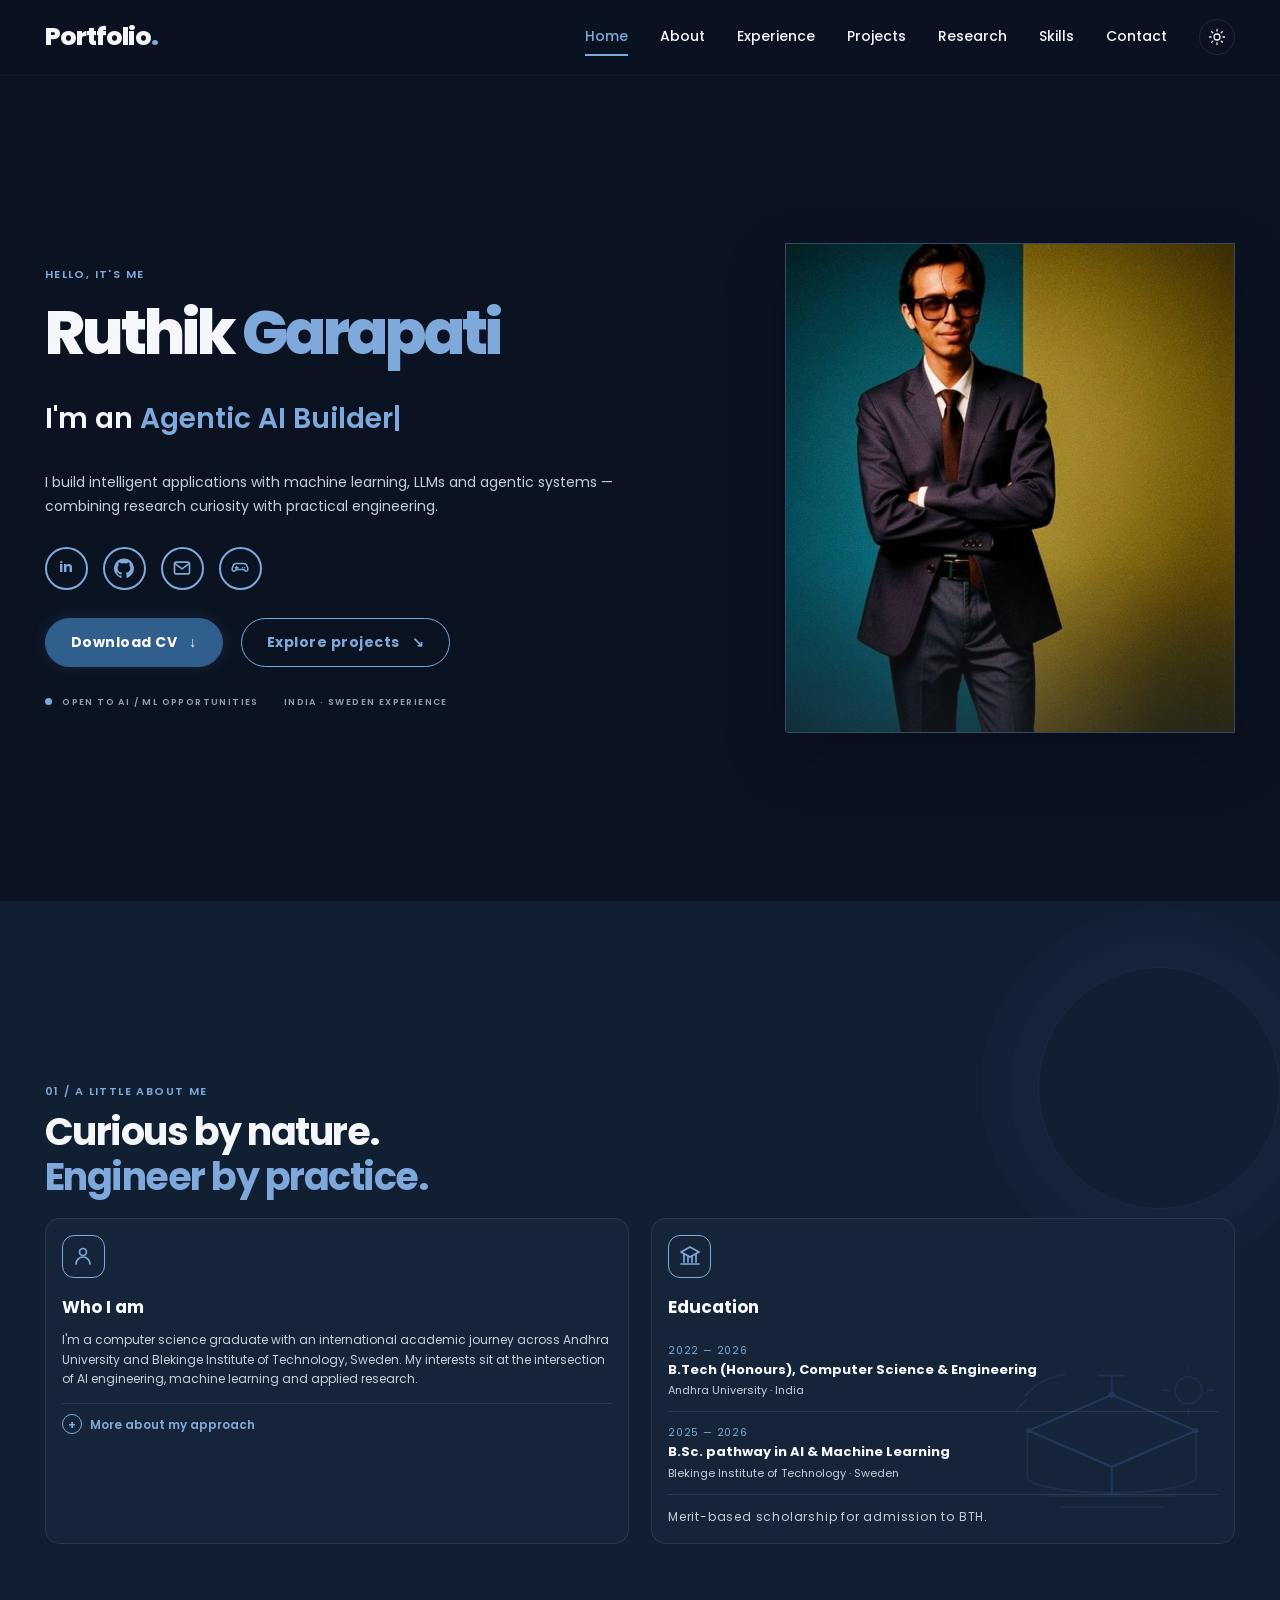
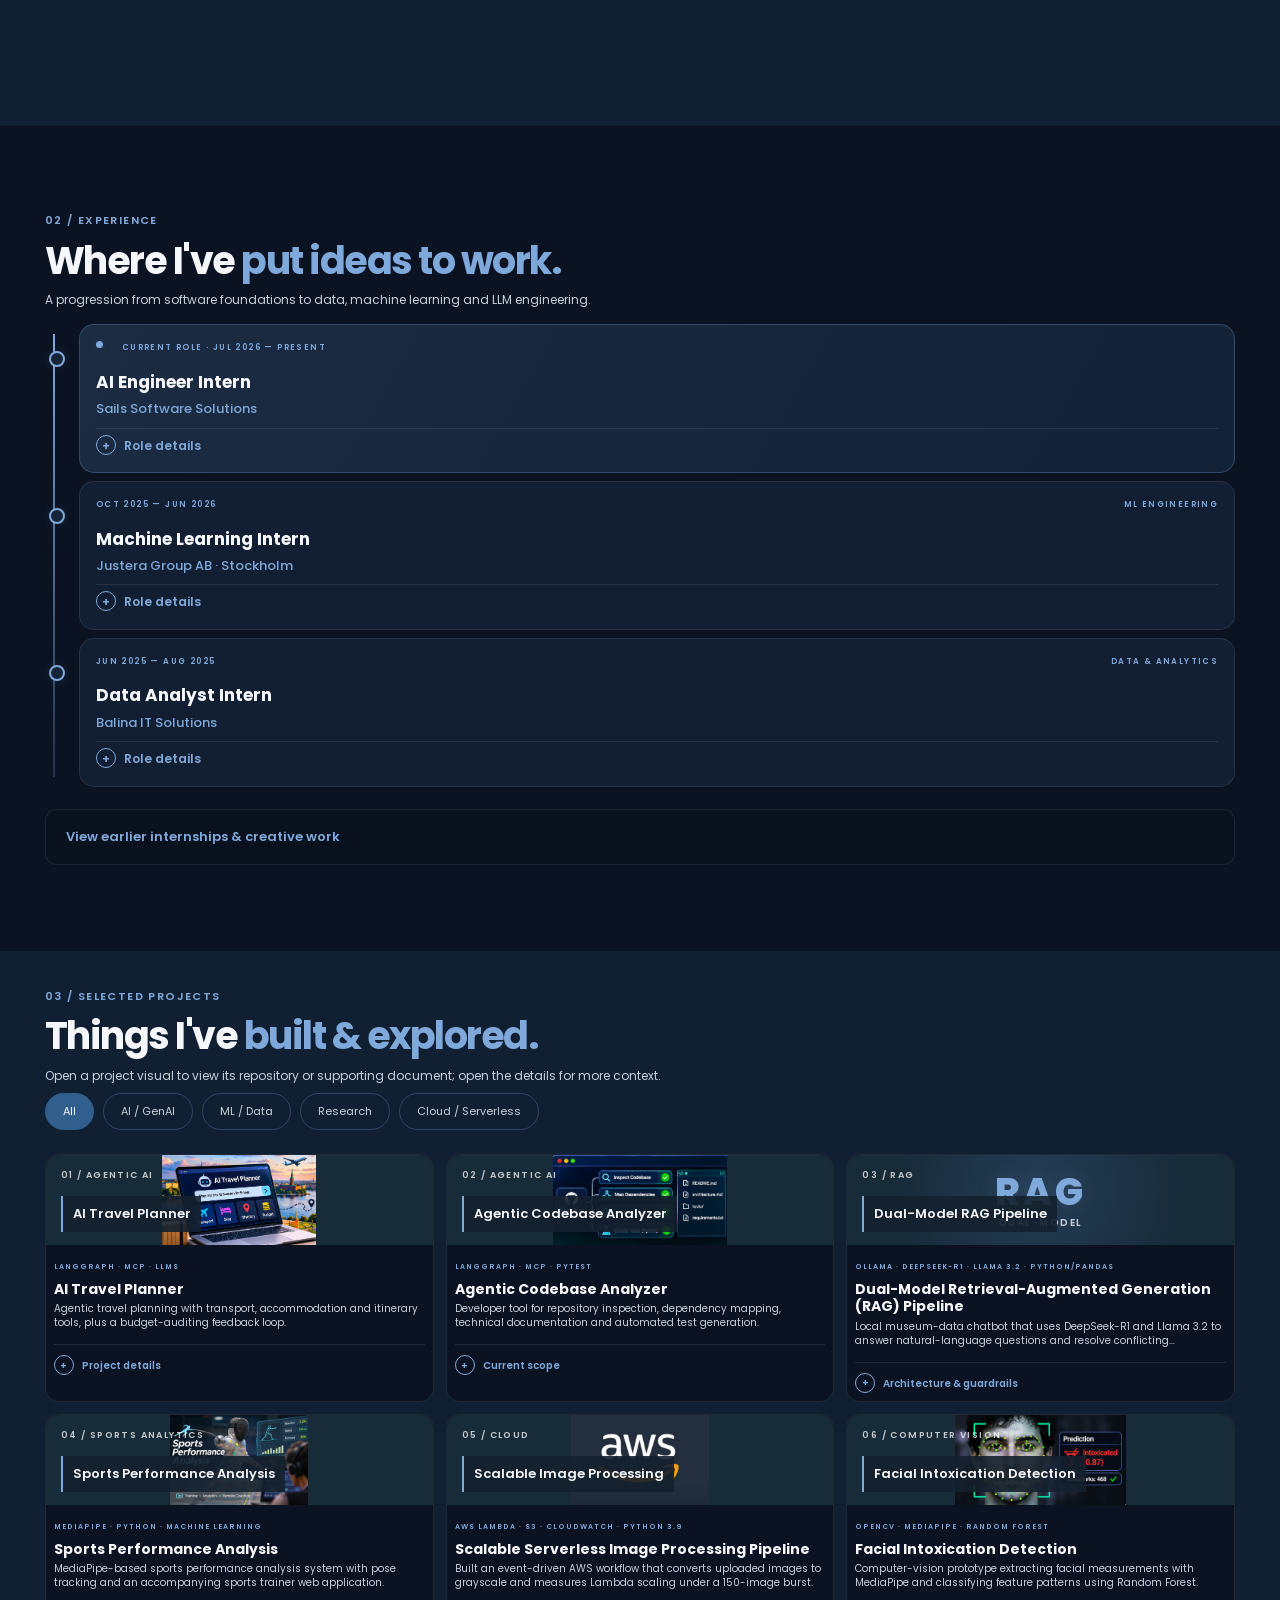
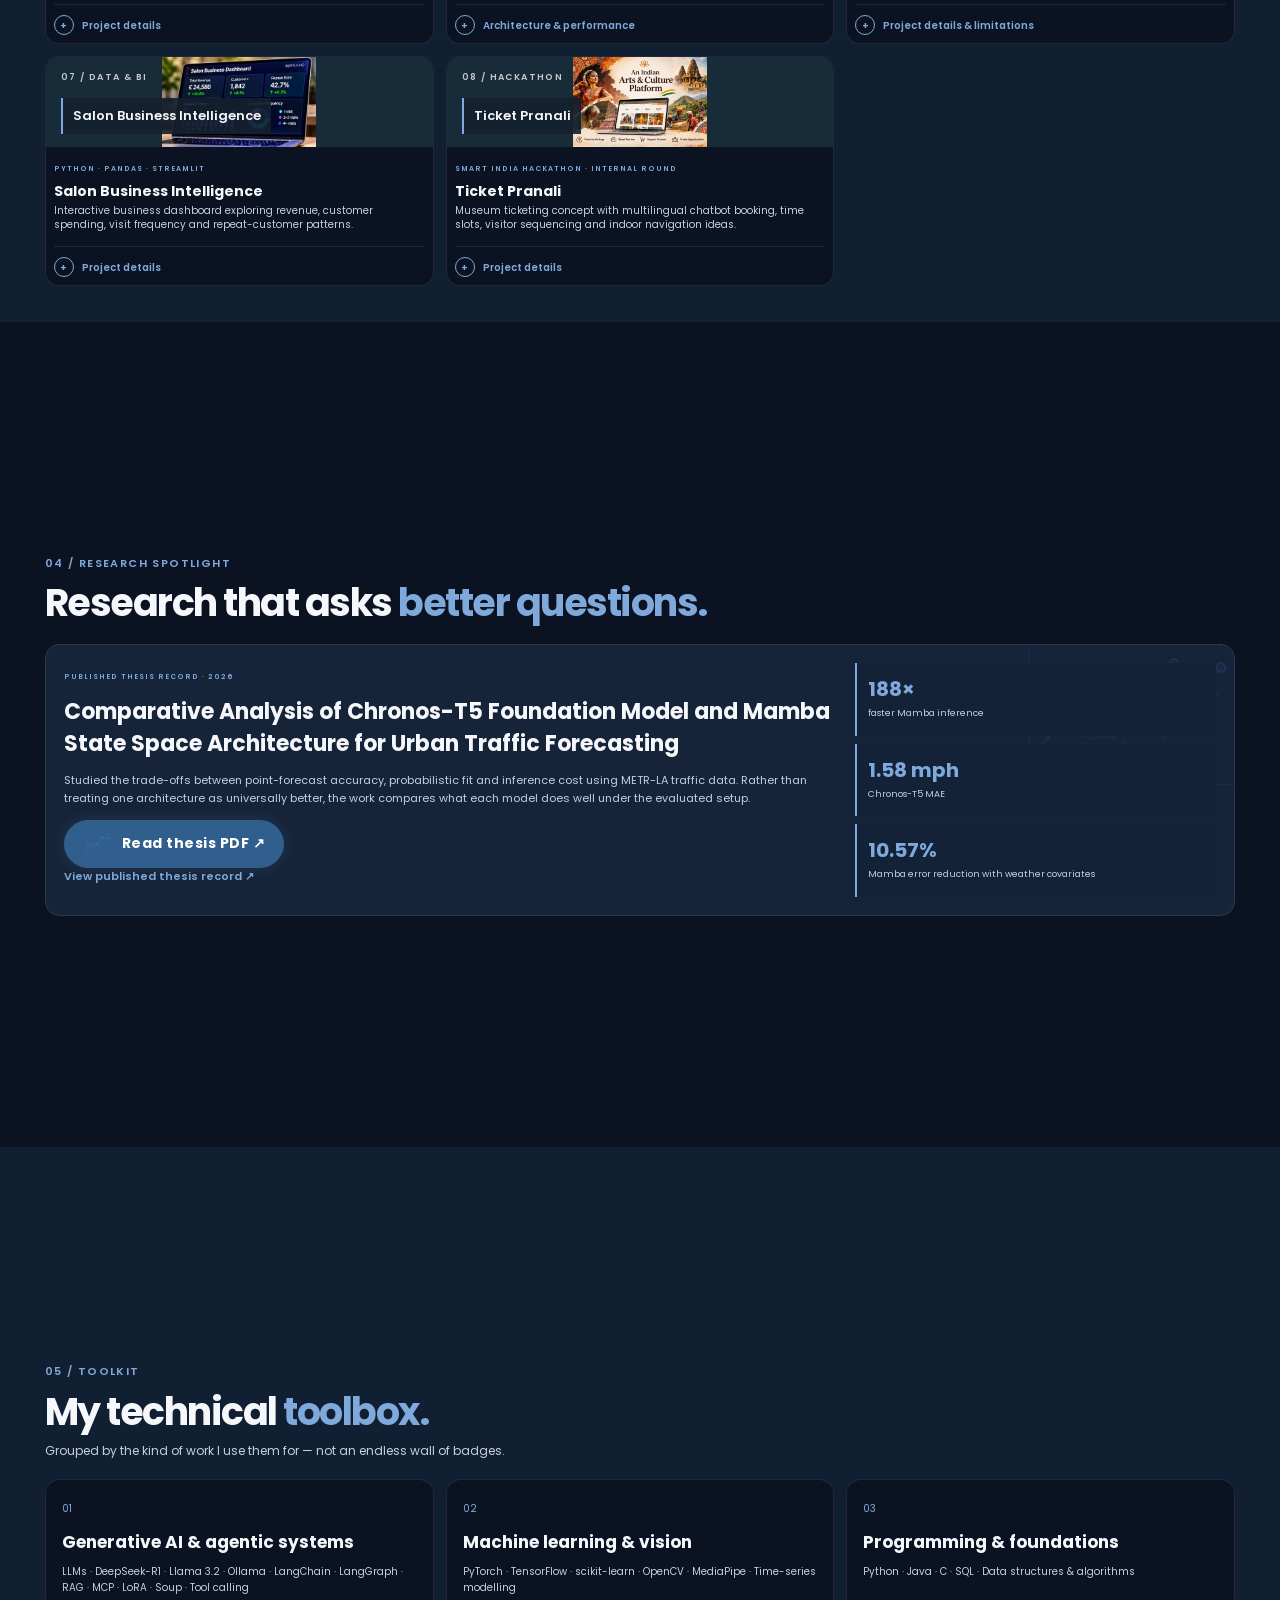
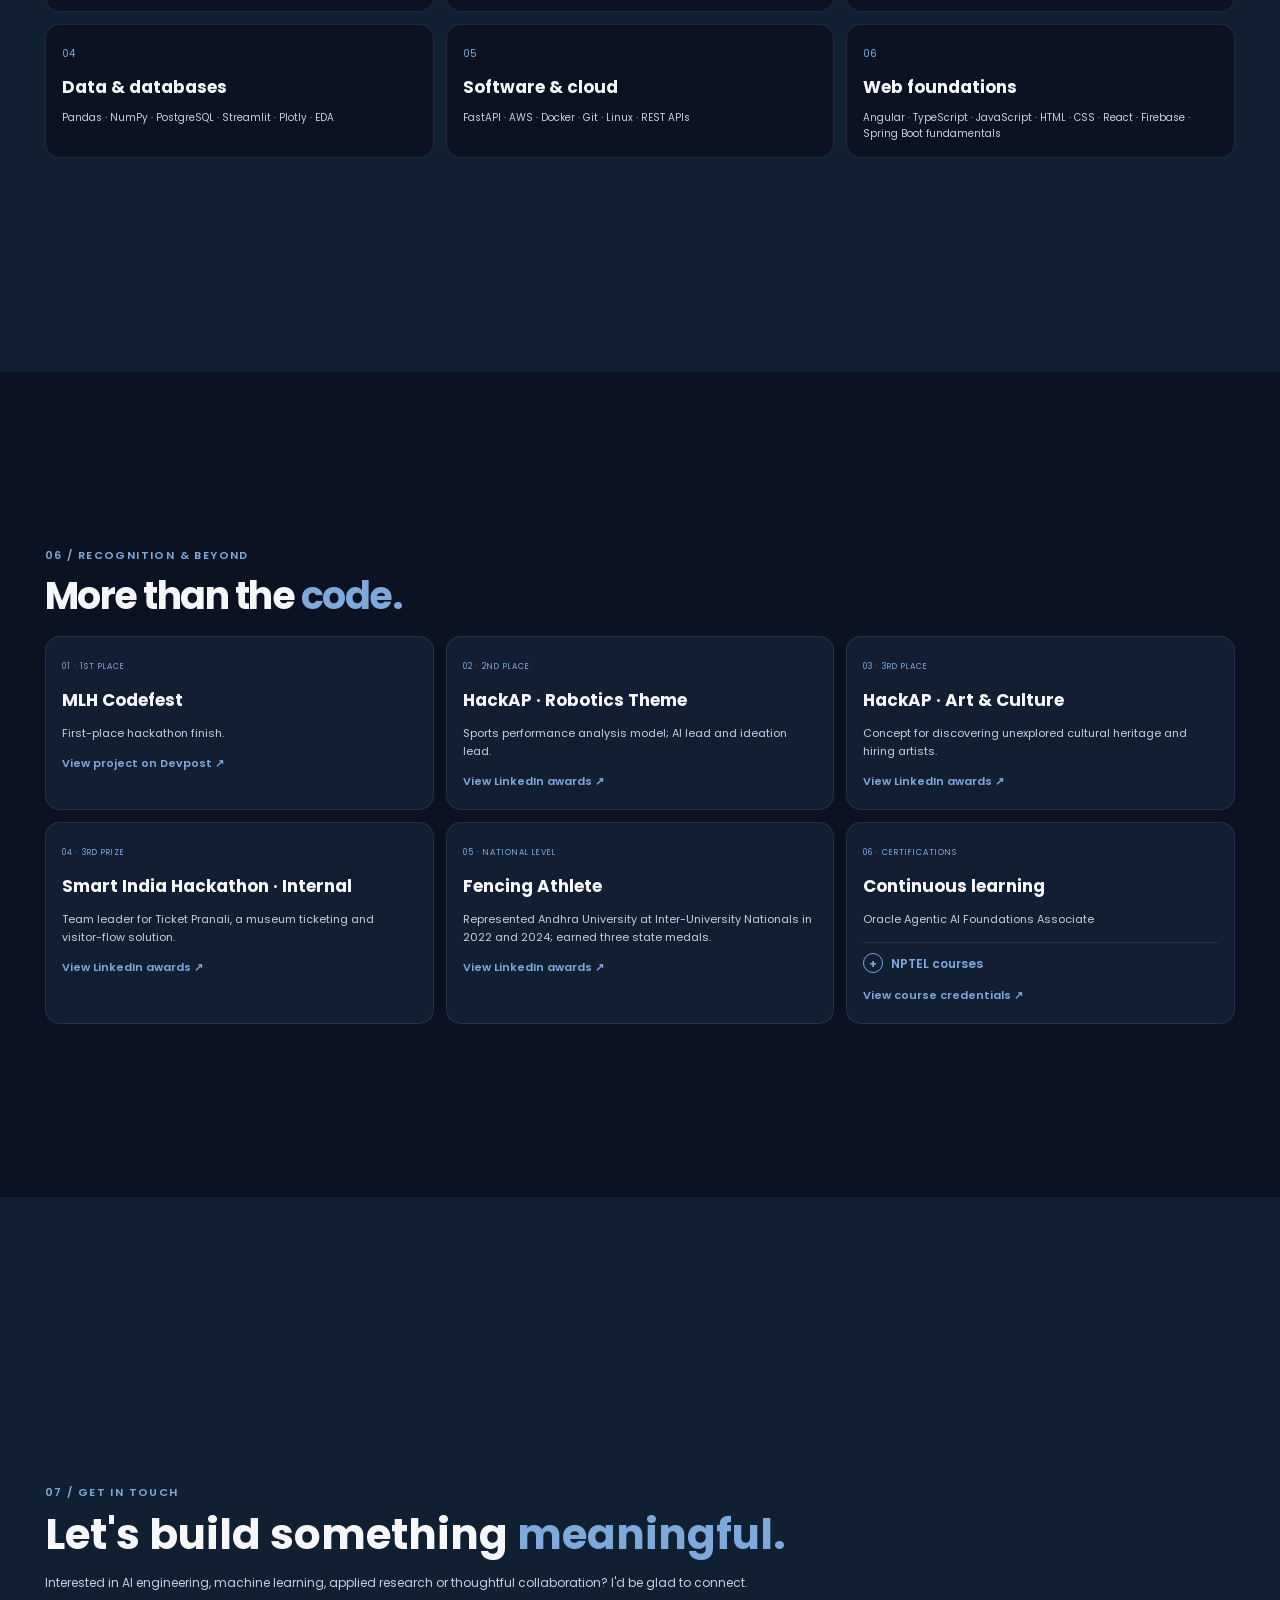
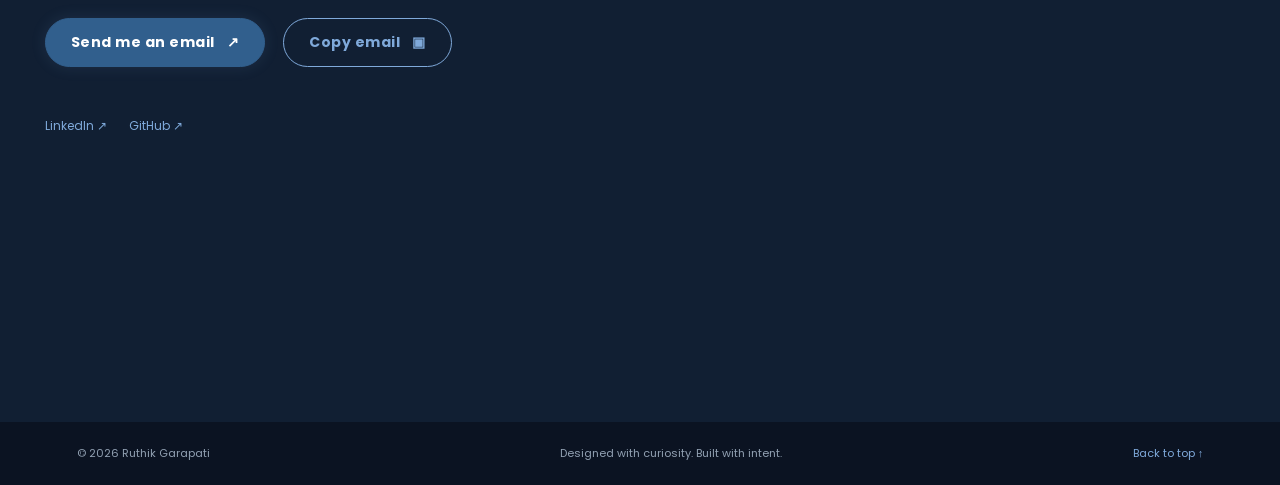
==== commit 94c9ba41: "scrolling updated for mobile view" ====
--- a/index.html
+++ b/index.html
@@ -57,10 +57,10 @@
 
     <section class="experience section" id="experience">
       <div class="section-heading reveal"><p class="section-kicker">02 / EXPERIENCE</p><h2>Where I've <span>put ideas to work.</span></h2><p class="section-summary">A progression from software foundations to data, machine learning and LLM engineering.</p></div>
-      <div class="experience-grid" tabindex="0" aria-label="Experience cards; scroll horizontally to browse on mobile">
-        <article class="experience-card featured reveal"><div class="experience-top"><span class="status-dot"></span><span>CURRENT ROLE · JUL 2026 — PRESENT</span></div><h3>AI Engineer Intern</h3><h4>Sails Software Solutions</h4><p>Working on memory-efficient fine-tuning of Llama 3.1 8B Instruct using LoRA and Soup layer streaming, alongside GenAI applications built with LangChain, RAG and MCP.</p><div class="tag-row"><span>Llama 3.1 8B</span><span>LoRA</span><span>Soup</span><span>LangChain</span><span>MCP</span></div><details class="more-details"><summary>Technical highlights</summary><p>Exploring double-buffered transfers and memory-aware supervised fine-tuning. Reported experiment measurements include a 3.3 GB peak VRAM footprint and 113 tokens/second throughput for the measured run.</p></details></article>
-        <article class="experience-card reveal"><div class="experience-top"><span>OCT 2025 — JUN 2026</span><span>ML ENGINEERING</span></div><h3>Machine Learning Intern</h3><h4>Justera Group AB · Stockholm</h4><p>Developed a RAG-based resume-screening workflow handling 5,000+ documents, with semantic retrieval and AWS-supported inference and storage.</p><div class="tag-row"><span>RAG</span><span>Information retrieval</span><span>AWS</span></div><details class="more-details"><summary>More details</summary><p>Worked on document processing, retrieval and candidate information discovery. Specific embedding, indexing and reranking components are intentionally not listed here unless verified against the implementation.</p></details></article>
-        <article class="experience-card reveal"><div class="experience-top"><span>JUN 2025 — AUG 2025</span><span>DATA & ANALYTICS</span></div><h3>Data Analyst Intern</h3><h4>Balina IT Solutions</h4><p>Prepared beauty-services business data and built a Streamlit dashboard to explore spending patterns, visit frequency and repeat-customer behaviour.</p><div class="tag-row"><span>Python</span><span>Pandas</span><span>NumPy</span><span>Streamlit</span></div></article>
+      <div class="experience-grid">
+        <article class="experience-card featured reveal"><div class="experience-top"><span class="status-dot"></span><span>CURRENT ROLE · JUL 2026 — PRESENT</span></div><h3>AI Engineer Intern</h3><h4>Sails Software Solutions</h4><details class="more-details experience-entry-details"><summary>Role details</summary><p>Working on memory-efficient fine-tuning of Llama 3.1 8B Instruct using LoRA and Soup layer streaming, alongside GenAI applications built with LangChain, RAG and MCP.</p><div class="tag-row"><span>Llama 3.1 8B</span><span>LoRA</span><span>Soup</span><span>LangChain</span><span>MCP</span></div><p><strong>Technical highlights:</strong> Exploring double-buffered transfers and memory-aware supervised fine-tuning. Reported experiment measurements include a 3.3 GB peak VRAM footprint and 113 tokens/second throughput for the measured run.</p></details></article>
+        <article class="experience-card reveal"><div class="experience-top"><span>OCT 2025 — JUN 2026</span><span>ML ENGINEERING</span></div><h3>Machine Learning Intern</h3><h4>Justera Group AB · Stockholm</h4><details class="more-details experience-entry-details"><summary>Role details</summary><p>Developed a RAG-based resume-screening workflow handling 5,000+ documents, with semantic retrieval and AWS-supported inference and storage.</p><div class="tag-row"><span>RAG</span><span>Information retrieval</span><span>AWS</span></div><p>Worked on document processing, retrieval and candidate information discovery. Specific embedding, indexing and reranking components are intentionally not listed here unless verified against the implementation.</p></details></article>
+        <article class="experience-card reveal"><div class="experience-top"><span>JUN 2025 — AUG 2025</span><span>DATA & ANALYTICS</span></div><h3>Data Analyst Intern</h3><h4>Balina IT Solutions</h4><details class="more-details experience-entry-details"><summary>Role details</summary><p>Prepared beauty-services business data and built a Streamlit dashboard to explore spending patterns, visit frequency and repeat-customer behaviour.</p><div class="tag-row"><span>Python</span><span>Pandas</span><span>NumPy</span><span>Streamlit</span></div></details></article>
               </div>
       <details class="experience-more reveal"><summary>View earlier internships & creative work</summary><div class="earlier-grid">
         <article><span>DATA SCIENCE</span><h3>Data Science Intern · Oasis Infobyte</h3><p>Built foundational experience in data exploration, preprocessing and introductory data-science workflows.</p></article>
@@ -108,10 +108,10 @@
       <div class="section-heading reveal"><p class="section-kicker">06 / RECOGNITION & BEYOND</p><h2>More than the <span>code.</span></h2></div>
       <div class="recognition-grid" tabindex="0" aria-label="Achievement cards; scroll horizontally to browse on mobile">
         <article class="recognition-card reveal"><a class="recognition-link" href="https://devpost.com/garapatiruthik/challenges" target="_blank" rel="noopener noreferrer" aria-label="View MLH Codefest project on Devpost"><span>01 · 1ST PLACE</span><h3>MLH Codefest</h3><p>First-place hackathon finish.</p><span class="achievement-cta">View project on Devpost ↗</span></a></article>
-        <article class="recognition-card reveal"><a class="recognition-link" href="https://www.linkedin.com/in/ruthik-garapati-793047268/details/honors-and-awards/" target="_blank" rel="noopener noreferrer" aria-label="View HackAP achievement on LinkedIn"><span>02 · 2ND PLACE</span><h3>HackAP</h3><p>Sports performance analysis model; AI lead and ideation lead.</p><span class="achievement-cta">View LinkedIn awards ↗</span></a></article>
-        <article class="recognition-card reveal"><a class="recognition-link" href="https://www.linkedin.com/in/ruthik-garapati-793047268/details/honors-and-awards/" target="_blank" rel="noopener noreferrer" aria-label="View Hakp achievement on LinkedIn"><span>03 · 3RD PLACE</span><h3>Hakp · Art & Culture</h3><p>Concept for discovering unexplored cultural heritage and hiring artists.</p><span class="achievement-cta">View LinkedIn awards ↗</span></a></article>
+        <article class="recognition-card reveal"><a class="recognition-link" href="https://www.linkedin.com/in/ruthik-garapati-793047268/details/honors-and-awards/" target="_blank" rel="noopener noreferrer" aria-label="View HackAP achievement on LinkedIn"><span>02 · 2ND PLACE</span><h3>HackAP · Robotics Theme</h3><p>Sports performance analysis model; AI lead and ideation lead.</p><span class="achievement-cta">View LinkedIn awards ↗</span></a></article>
+        <article class="recognition-card reveal"><a class="recognition-link" href="https://www.linkedin.com/in/ruthik-garapati-793047268/details/honors-and-awards/" target="_blank" rel="noopener noreferrer" aria-label="View HakAP achievement on LinkedIn"><span>03 · 3RD PLACE</span><h3>HackAP · Art & Culture</h3><p>Concept for discovering unexplored cultural heritage and hiring artists.</p><span class="achievement-cta">View LinkedIn awards ↗</span></a></article>
         <article class="recognition-card reveal"><a class="recognition-link" href="https://www.linkedin.com/in/ruthik-garapati-793047268/details/honors-and-awards/" target="_blank" rel="noopener noreferrer" aria-label="View Smart India Hackathon achievement on LinkedIn"><span>04 · 3RD PRIZE</span><h3>Smart India Hackathon · Internal</h3><p>Team leader for Ticket Pranali, a museum ticketing and visitor-flow solution.</p><span class="achievement-cta">View LinkedIn awards ↗</span></a></article>
-        <article class="recognition-card reveal"><a class="recognition-link" href="https://www.linkedin.com/in/ruthik-garapati-793047268/details/honors-and-awards/" target="_blank" rel="noopener noreferrer" aria-label="View University Fencing achievement on LinkedIn"><span>05 · NATIONAL LEVEL</span><h3>University Fencing</h3><p>Represented Andhra University at Inter-University Nationals in 2022 and 2024; earned three state medals.</p><span class="achievement-cta">View LinkedIn awards ↗</span></a></article>
+        <article class="recognition-card reveal"><a class="recognition-link" href="https://www.linkedin.com/in/ruthik-garapati-793047268/details/honors-and-awards/" target="_blank" rel="noopener noreferrer" aria-label="View University Fencing achievement on LinkedIn"><span>05 · NATIONAL LEVEL</span><h3>Fencing Athlete</h3><p>Represented Andhra University at Inter-University Nationals in 2022 and 2024; earned three state medals.</p><span class="achievement-cta">View LinkedIn awards ↗</span></a></article>
         <article class="recognition-card reveal"><span>06 · CERTIFICATIONS</span><h3>Continuous learning</h3><p>Oracle Agentic AI Foundations Associate</p><details class="more-details"><summary>NPTEL courses</summary><ul class="nptel-course-list"><li>Large Language Models</li><li>Reinforcement Learning</li></ul></details><a class="achievement-cta" href="https://www.linkedin.com/in/ruthik-garapati-793047268/overlay/Certifications/635881190/treasury/?profileId=ACoAAEGAd58B6kpmiYlJg3TXIYRbDGw7LIOwsjU" target="_blank" rel="noopener noreferrer">View course credentials ↗</a></article>
       </div>
     </section>
--- a/portfoliowebsite.css
+++ b/portfoliowebsite.css
@@ -496,22 +496,21 @@
 .info-card,.experience-card,.skill-card,.recognition-card{padding:16px}
 .info-card h3,.experience-card h3,.skill-card h3,.recognition-card h3{font-size:17px}
 .info-card p,.experience-card p,.recognition-card p{font-size:12px;line-height:1.65}
-.experience-grid{grid-template-columns:repeat(3,minmax(0,1fr));gap:12px;padding-left:0}
-.experience-grid::before,.experience-card::before{display:none}
+.experience-grid{grid-template-columns:minmax(0,1fr);gap:12px;padding-left:34px}
 .experience-card.featured{grid-column:auto}
 .experience-top{font-size:8px}
+.experience-card h4{margin-bottom:6px}
+.experience-entry-details{margin-top:7px;padding-top:6px}
+.experience-entry-details p{margin-bottom:8px}
+.experience-entry-details .tag-row{margin-top:8px}
 .tag-row{gap:5px;margin-top:10px}
 .tag-row span{padding:3px 7px;font-size:8px}
 .project-grid{
-  display:flex;
+  display:grid;
   width:100%;
   gap:12px;
-  overflow-x:auto;
-  overflow-y:hidden;
-  padding:3px 2px 12px;
-  scroll-snap-type:x mandatory;
-}
-.project-card{flex:0 0 calc((100% - 24px)/3);min-width:0;scroll-snap-align:start}
+}
+.project-card{min-width:0}
 .project-art{height:90px}
 .project-body{padding:8px}
 .project-type{font-size:7px;letter-spacing:1px}
@@ -543,15 +542,27 @@
 .home{
   min-height:calc(100vh - 75px);
   min-height:calc(100svh - 75px);
-  padding-top:clamp(36px,6vh,58px);
-  padding-bottom:clamp(36px,6vh,58px);
-}
-.home h1{font-size:clamp(44px,5vw,68px)}
-.home h2{font-size:clamp(21px,2.4vw,30px);margin-bottom:20px}
-.home-summary{font-size:14px;line-height:1.75}
-.home-img{width:min(100%,480px)}
-.social-media{margin:22px 0}
-.hero-meta{margin-top:24px}
+  padding-top:clamp(28px,4.5vh,48px);
+  padding-bottom:clamp(28px,4.5vh,48px);
+}
+.home h1{font-size:clamp(42px,4.8vw,64px)}
+.home h2{font-size:clamp(20px,2.2vw,28px);margin-bottom:18px}
+.home-summary{font-size:14px;line-height:1.7}
+.home-img{width:min(100%,450px)}
+.social-media{margin:20px 0}
+.hero-meta{margin-top:20px}
+@media(min-width:701px){
+  .intro-line{margin-bottom:14px}
+  .home h1{margin-bottom:28px}
+  .home h2{margin-bottom:28px}
+  .social-media{margin:28px 0}
+  .hero-meta{margin-top:28px}
+}
+@media(min-width:701px){
+  #experience.section{padding-top:20px;padding-bottom:20px}
+  #experience .section-heading{margin-bottom:14px}
+  #experience .experience-grid{gap:8px}
+}
 .experience-grid,.project-grid,.recognition-grid{
   scrollbar-width:thin;
   scrollbar-color:var(--accent) transparent;
@@ -597,7 +608,7 @@
   .info-card p,.experience-card p,.recognition-card p{font-size:10px;line-height:1.5}
   .card-icon{width:34px;height:34px;margin-bottom:8px}
   .card-icon svg{width:20px;height:20px}
-  .experience-grid,.recognition-grid{
+  .project-grid,.recognition-grid{
     display:flex;
     width:100%;
     gap:10px;
@@ -606,8 +617,20 @@
     padding:3px 2px 12px;
     scroll-snap-type:x mandatory;
   }
-  .experience-grid{padding-left:2px}
-  .experience-card,.project-card,.recognition-card{
+  .experience-grid{
+    display:grid;
+    grid-template-columns:minmax(0,1fr);
+    gap:10px;
+    padding:3px 0 3px 28px;
+    overflow:visible;
+  }
+  .experience-card{min-width:0}
+  #experience .section-heading{margin-bottom:10px}
+  #experience .experience-grid{gap:8px}
+  #experience .experience-card{padding:10px}
+  #experience .experience-entry-details{margin-top:5px;padding-top:4px}
+  #experience .experience-more{margin-top:12px;padding:10px 12px}
+  .project-card,.recognition-card{
     flex:0 0 86%;
     min-width:0;
     scroll-snap-align:start;
@@ -633,6 +656,11 @@
 }
 @media(max-width:360px){
   .section:not(.home){padding:16px 5%}
+  #experience.section{padding-top:10px;padding-bottom:10px}
+  #experience .section-heading{margin-bottom:8px}
+  #experience .experience-grid{gap:6px}
+  #experience .experience-card{padding:7px}
+  #experience .experience-more{margin-top:8px;padding:8px 10px}
   .about-grid{gap:8px}
   .info-card{padding:9px}
   .info-card h3{font-size:13px}
